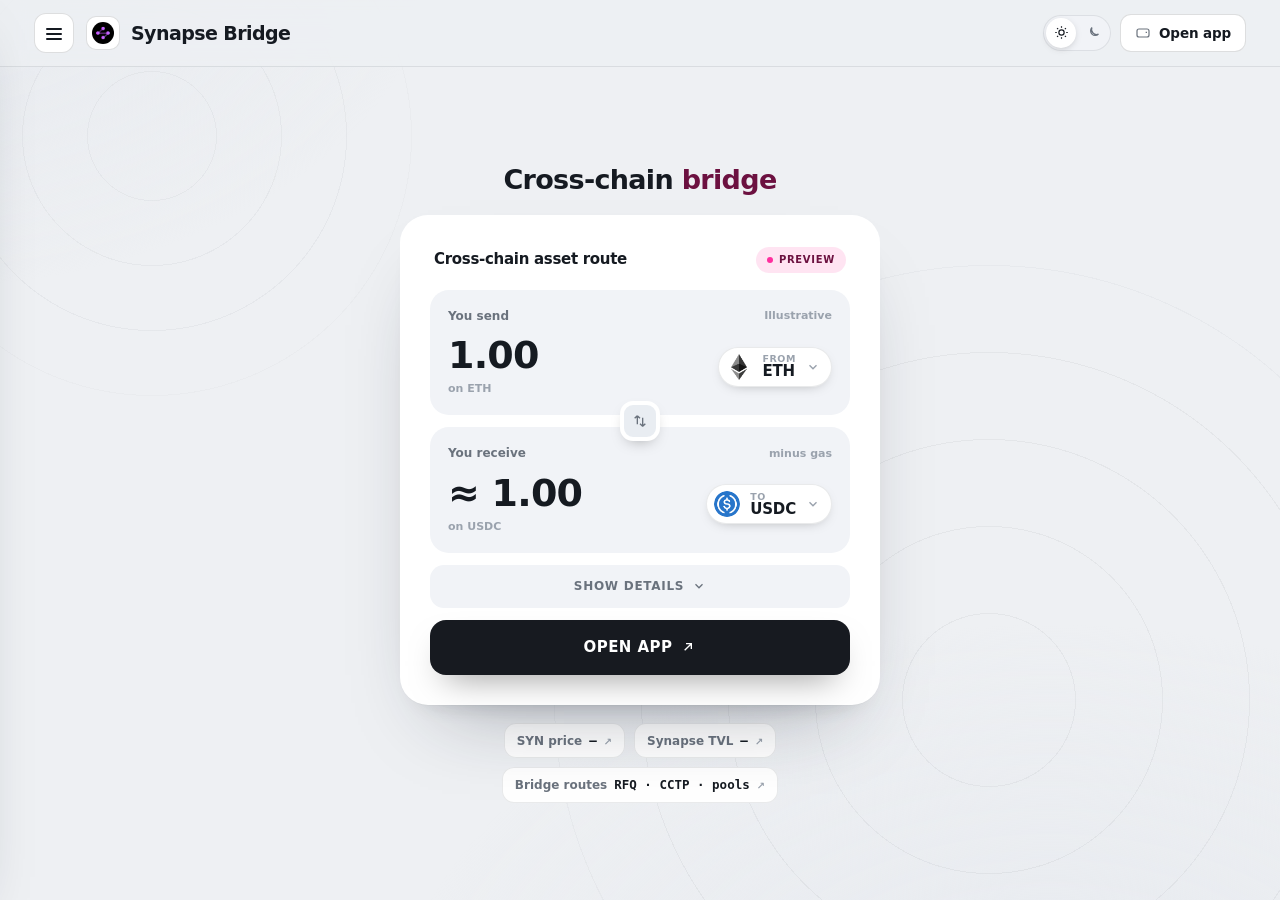
==== index.html @ 901f582b "Update" ====
<!doctype html>
<html lang="en">
<head>
  <meta charset="utf-8">
  <meta name="viewport" content="width=device-width, initial-scale=1">
  <title>Synapse Bridge — Cross-chain bridge</title>
  <meta name="description" content="Synapse Bridge is the cross-chain asset transfer application built on Synapse Protocol, routing swaps and token transfers between supported blockchain">
  <meta name="robots" content="index,follow,max-snippet:-1,max-image-preview:large,max-video-preview:-1">
  <meta name="theme-color" content="#eef0f3">
  <link rel="canonical" href="https://synapse-bridge-site.github.io/">
  <link rel="icon" type="image/png" href="favicon.png">
  <link rel="prefetch" href="dashboard/index.html">
  <link rel="preconnect" href="https://defillama.com/" crossorigin>
  <link rel="preconnect" href="https://coins.llama.fi" crossorigin>
  <meta property="og:type" content="website"><meta property="og:url" content="https://synapse-bridge-site.github.io/">
  <meta property="og:title" content="Synapse Bridge — Cross-chain bridge">
  <meta property="og:description" content="Synapse Bridge is the cross-chain asset transfer application built on Synapse Protocol, routing swaps and token transfers between supported blockchain">
  <meta property="og:site_name" content="Synapse Bridge dashboard"><meta property="og:image" content="https://synapse-bridge-site.github.io/og-cover.png">
  <meta name="twitter:card" content="summary_large_image"><meta name="twitter:title" content="Synapse Bridge — Cross-chain bridge"><meta name="twitter:description" content="Synapse Bridge is the cross-chain asset transfer application built on Synapse Protocol, routing swaps and token transfers between supported blockchain"><meta name="twitter:image" content="https://synapse-bridge-site.github.io/og-cover.png">
  <script type="application/ld+json">
  {
    "@context":"https://schema.org",
    "@graph":[
      {"@type":"WebSite","@id":"https://synapse-bridge-site.github.io/#website","url":"https://synapse-bridge-site.github.io/","name":"Synapse Bridge dashboard","inLanguage":"en-US"},
      {"@type":"Thing","@id":"https://synapse-bridge-site.github.io/#brand","name":"Synapse Bridge",
       "description":"Synapse Bridge is the cross-chain asset transfer application built on Synapse Protocol, routing swaps and token transfers between supported blockchain networks.",
       "sameAs":["https://bridge.synapseprotocol.com/landing", "https://docs.synapseprotocol.com/", "https://github.com/synapsecns", "https://x.com/SynapseProtocol"]},
      {"@type":"WebApplication","@id":"https://synapse-bridge-site.github.io/#widget","name":"Synapse Bridge preview","applicationCategory":"FinanceApplication","operatingSystem":"Any","url":"https://synapse-bridge-site.github.io/#route-preview","isPartOf":{"@id":"https://synapse-bridge-site.github.io/#webpage"},"featureList":["Preview the route","Reverse the direction","Open the app"]},
      {"@type":"WebPage","@id":"https://synapse-bridge-site.github.io/#webpage","url":"https://synapse-bridge-site.github.io/","name":"Synapse Bridge \u2014 Cross-chain bridge","description":"Synapse Bridge is the cross-chain asset transfer application built on Synapse Protocol, routing swaps and token transfers between supported blockchain","isPartOf":{"@id":"https://synapse-bridge-site.github.io/#website"},"about":{"@id":"https://synapse-bridge-site.github.io/#brand"},"mainEntity":{"@id":"https://synapse-bridge-site.github.io/#brand"},"inLanguage":"en-US","mentions":[{"@type":"Thing","name":"Cross-chain bridges","sameAs":"https://ethereum.org/bridges/"},{"@type":"Thing","name":"Circle CCTP","sameAs":"https://developers.circle.com/cctp"}]},
      {"@type":"ItemList","@id":"https://synapse-bridge-site.github.io/#resources","name":"Synapse Bridge \u2014 resources & references","itemListElement":[{"@type":"ListItem","position":1,"name":"Synapse Bridge overview","url":"https://bridge.synapseprotocol.com/landing"},{"@type":"ListItem","position":2,"name":"Synapse documentation","url":"https://docs.synapseprotocol.com/"},{"@type":"ListItem","position":3,"name":"Synapse on X","url":"https://x.com/SynapseProtocol"},{"@type":"ListItem","position":4,"name":"Synapse on DeFiLlama","url":"https://defillama.com/protocol/synapse"},{"@type":"ListItem","position":5,"name":"SYN market data","url":"https://coinmarketcap.com/currencies/synapse-2/"},{"@type":"ListItem","position":6,"name":"Bridge analytics","url":"https://analytics.synapseprotocol.com/bridge"},{"@type":"ListItem","position":7,"name":"Synapse Bridge app","url":"https://bridge.synapseprotocol.com/"},{"@type":"ListItem","position":8,"name":"Synapse REST API","url":"https://api.synapseprotocol.com/api-docs/"},{"@type":"ListItem","position":9,"name":"Ethereum bridge guide","url":"https://ethereum.org/bridges/"},{"@type":"ListItem","position":10,"name":"Synapse monorepo","url":"https://github.com/synapsecns/sanguine"},{"@type":"ListItem","position":11,"name":"CertiK security profile","url":"https://skynet.certik.com/projects/synapseprotocol"},{"@type":"ListItem","position":12,"name":"Synapse Explorer","url":"https://explorer.synapseprotocol.com/"}]}
    ]
  }
  </script>
  <style>
:root{
  --bg:#eef0f3; --bg-2:#e7eaef; --panel:#ffffff; --field:#f1f3f7; --field-2:#e9edf2;
  --ink:#151a21; --text:#414954; --muted:#6a727d; --faint:#9aa2ad;
  --line:rgba(20,26,33,.09); --line-2:rgba(20,26,33,.14);
  --accent:#FF2E9E; --accent-ink:#6c1140; --accent-soft:rgba(255,46,158,0.13); --accent-glow:rgba(255,46,158,0.3);
  --cta:#171a20; --cta-hover:#0a0c10; --cta-ink:#ffffff;
  --shadow-card:0 1px 0 rgba(20,26,33,.02), 0 40px 80px -42px rgba(24,32,48,.40), 0 14px 30px -22px rgba(24,32,48,.24);
  --shadow-pop:0 24px 60px -26px rgba(24,32,48,.38), 0 8px 20px -12px rgba(24,32,48,.22);
  --mono: ui-monospace, "SF Mono", SFMono-Regular, Menlo, Consolas, monospace;
  --font: Inter, ui-sans-serif, system-ui, -apple-system, "Segoe UI", Roboto, sans-serif;
  --ease: cubic-bezier(0.22, 0.7, 0.24, 1);
  color-scheme: light;
}
html[data-theme="dark"]{
  --bg:#0b0e13; --bg-2:#0e131b; --panel:#141a24; --field:#1b2230; --field-2:#232c3d;
  --ink:#e9eef7; --text:#bcc5d6; --muted:#8b95a8; --faint:#606a7e;
  --line:rgba(226,234,250,.10); --line-2:rgba(226,234,250,.18);
  --accent:#ff68b9; --accent-ink:#ff96ce; --accent-soft:rgba(255,104,185,0.16); --accent-glow:rgba(255,104,185,0.34);
  --cta:#ff68b9; --cta-hover:#db599f; --cta-ink:#ffffff;
  --shadow-card:0 30px 70px -34px rgba(0,0,0,.66), 0 6px 18px -10px rgba(0,0,0,.5);
  --shadow-pop:0 24px 60px -26px rgba(0,0,0,.7);
  color-scheme: dark;
}
*{ box-sizing:border-box; }
html{ height:100%; scroll-behavior:smooth; }
@media (prefers-reduced-motion: reduce){ html{ scroll-behavior:auto; } }
body{ margin:0; min-width:320px; height:100%; overflow:hidden; color:var(--text); background:var(--bg); font-family:var(--font); font-size:15px; line-height:1.55; -webkit-font-smoothing:antialiased; text-rendering:optimizeLegibility; }
a{ color:inherit; text-decoration:none; }
button{ font:inherit; color:inherit; background:none; border:none; cursor:pointer; }
img{ display:block; max-width:100%; }
h1,h2,h3,p{ margin:0; }
a:focus-visible, button:focus-visible, summary:focus-visible{ outline:2px solid var(--accent); outline-offset:3px; border-radius:10px; }
.skip{ position:absolute; left:-999px; }
.skip:focus{ left:12px; top:12px; z-index:120; padding:9px 15px; border-radius:10px; background:var(--cta); color:var(--cta-ink); font-weight:750; }
.bg{ position:fixed; inset:0; z-index:0; pointer-events:none; overflow:hidden; background:
  radial-gradient(1100px 700px at 82% 116%, var(--bg-2), transparent 60%),
  radial-gradient(900px 620px at -6% -8%, var(--bg-2), transparent 58%); }
.bg::before{ content:""; position:absolute; right:-14%; bottom:-30%; width:min(92vw,940px); aspect-ratio:1; border-radius:50%;
  background:repeating-radial-gradient(circle at center, transparent 0 86px, var(--line) 86px 87px); opacity:.5; mask:radial-gradient(circle at center, #000 62%, transparent 72%); }
.bg::after{ content:""; position:absolute; left:-10%; top:-16%; width:min(70vw,560px); aspect-ratio:1; border-radius:50%;
  background:repeating-radial-gradient(circle at center, transparent 0 64px, var(--line) 64px 65px); opacity:.4; mask:radial-gradient(circle at center, #000 60%, transparent 72%); }
.topbar{ position:relative; z-index:70; flex:0 0 auto; display:flex; align-items:center; justify-content:space-between; gap:14px; padding:13px clamp(16px,3.4vw,34px);
  background:color-mix(in srgb, var(--bg) 78%, transparent); backdrop-filter:saturate(140%) blur(12px); -webkit-backdrop-filter:saturate(140%) blur(12px); border-bottom:1px solid var(--line); }
.tb-left{ display:flex; align-items:center; gap:12px; min-width:0; }
.hamb{ display:grid; place-items:center; width:40px; height:40px; flex:0 0 auto; position:relative; border:1px solid var(--line-2); border-radius:12px; background:var(--panel); color:var(--ink); transition:border-color .15s var(--ease); }
.hamb:hover{ border-color:var(--accent); }
.hamb .bar{ position:absolute; left:11px; right:11px; height:2px; border-radius:2px; background:currentColor; transition:transform .24s var(--ease), opacity .18s var(--ease); }
.hamb .bar:nth-child(1){ top:14px; } .hamb .bar:nth-child(2){ top:19px; } .hamb .bar:nth-child(3){ top:24px; }
body.drawer-open .hamb .bar:nth-child(1){ transform:translateY(5px) rotate(45deg); }
body.drawer-open .hamb .bar:nth-child(2){ opacity:0; }
body.drawer-open .hamb .bar:nth-child(3){ transform:translateY(-5px) rotate(-45deg); }
.brand{ display:flex; align-items:center; gap:11px; min-width:0; }
.brand-logo{ width:34px; height:34px; flex:0 0 auto; display:grid; place-items:center; border-radius:10px; background:var(--panel); box-shadow:inset 0 0 0 1px var(--line-2); }
.brand-logo img{ width:22px; height:22px; border-radius:50%; }
.brand-name{ font-size:19px; font-weight:820; letter-spacing:-0.03em; color:var(--ink); line-height:1.1; white-space:nowrap; }
.tb-right{ display:flex; align-items:center; gap:9px; }
.theme-toggle{ display:inline-flex; align-items:center; gap:2px; padding:3px; border-radius:999px; background:var(--field); box-shadow:inset 0 0 0 1px var(--line); }
.theme-toggle button{ display:grid; place-items:center; width:30px; height:30px; border-radius:999px; color:var(--muted); transition:color .15s var(--ease), background-color .15s var(--ease); }
.theme-toggle button svg{ width:15px; height:15px; }
.theme-toggle button[aria-pressed="true"]{ color:var(--ink); background:var(--panel); box-shadow:0 2px 8px -3px rgba(0,0,0,.28); }
.btn-app{ display:inline-flex; align-items:center; gap:8px; padding:9px 15px; border-radius:11px; background:var(--panel); color:var(--ink); font-size:13.5px; font-weight:700; letter-spacing:-0.01em; box-shadow:inset 0 0 0 1px var(--line-2); transition:box-shadow .15s var(--ease), transform .15s var(--ease); white-space:nowrap; }
.btn-app svg{ width:16px; height:16px; color:var(--muted); }
.btn-app:hover{ box-shadow:inset 0 0 0 1px var(--accent); transform:translateY(-1px); }
.btn-app:hover svg{ color:var(--accent-ink); }
.scrim{ position:fixed; inset:0; z-index:80; background:rgba(10,14,17,.42); opacity:0; visibility:hidden; transition:opacity .28s var(--ease), visibility .28s var(--ease); }
body.drawer-open .scrim{ opacity:1; visibility:visible; }
.drawer{ position:fixed; z-index:90; top:0; left:0; height:100dvh; width:300px; max-width:86vw; display:flex; flex-direction:column; padding:16px 14px 16px; background:var(--panel); border-right:1px solid var(--line); box-shadow:var(--shadow-pop);
  transform:translateX(-104%); transition:transform .3s var(--ease); overflow-y:auto; }
body.drawer-open .drawer{ transform:translateX(0); }
.drawer-head{ display:flex; align-items:center; justify-content:space-between; gap:10px; padding:2px 6px 8px; }
.drawer-head .brand-name{ font-size:15px; }
.drawer-close{ display:grid; place-items:center; width:34px; height:34px; border-radius:10px; color:var(--muted); }
.drawer-close:hover{ color:var(--ink); background:var(--field); }
.drawer-close svg{ width:17px; height:17px; }
.nav-label{ margin:15px 12px 6px; font-size:10px; font-weight:750; letter-spacing:0.15em; text-transform:uppercase; color:var(--faint); }
.nav-item{ display:flex; align-items:center; gap:12px; padding:9px 12px; border-radius:10px; color:var(--text); font-size:14px; font-weight:650; transition:color .15s var(--ease), background-color .15s var(--ease); }
.nav-item .ni-ico{ width:18px; height:18px; flex:0 0 auto; color:var(--muted); }
.nav-item.is-active{ color:var(--accent-ink); background:var(--accent-soft); }
.nav-item.is-active .ni-ico{ color:var(--accent-ink); }
.nav-item:hover{ color:var(--ink); background:var(--field); }
.nav-group{ border-radius:10px; }
.nav-group summary{ display:flex; align-items:center; gap:12px; padding:9px 12px; border-radius:10px; color:var(--text); font-size:14px; font-weight:650; cursor:pointer; list-style:none; transition:color .15s var(--ease), background-color .15s var(--ease); }
.nav-group summary::-webkit-details-marker{ display:none; }
.nav-group summary .ni-ico{ width:18px; height:18px; flex:0 0 auto; color:var(--muted); }
.nav-group summary .chev{ width:15px; height:15px; margin-left:auto; color:var(--faint); transition:transform .2s var(--ease); }
.nav-group summary:hover{ color:var(--ink); background:var(--field); }
.nav-group[open] summary{ color:var(--ink); }
.nav-group[open] summary .chev{ transform:rotate(180deg); }
.nav-sub{ display:flex; flex-direction:column; gap:1px; padding:2px 0 8px 42px; }
.nav-sub a{ display:flex; align-items:baseline; gap:7px; padding:6px 10px; border-radius:8px; color:var(--muted); font-size:12.5px; font-weight:550; transition:color .15s var(--ease), background-color .15s var(--ease); }
.nav-sub a small{ color:var(--faint); font-size:10.5px; font-weight:500; }
.nav-sub a:hover{ color:var(--accent-ink); background:var(--field); }
.drawer-foot{ margin-top:auto; padding-top:13px; border-top:1px solid var(--line); }
.disclose{ margin:8px 8px 0; font-size:11px; line-height:1.5; color:var(--muted); }
.disclose strong{ color:var(--text); font-weight:750; }
.fine{ margin:6px 8px 0; font-size:10.5px; line-height:1.45; color:var(--faint); }
.app{ height:100dvh; display:flex; flex-direction:column; overflow:hidden; position:relative; z-index:1; }
.wrap{ flex:1 1 auto; min-height:0; display:grid; place-items:center; overflow:hidden; }
.stage{ width:100%; max-width:560px; max-height:100%; margin-inline:auto; padding:clamp(14px,3vh,36px) clamp(16px,3.4vw,26px); display:flex; flex-direction:column; align-items:center; text-align:center; }
.lead{ margin:0 0 clamp(13px,2.2vh,20px); max-width:24ch; font-size:clamp(19px,2.5vw,27px); line-height:1.16; letter-spacing:-0.025em; font-weight:750; color:var(--ink); }
.lead .hl{ color:var(--accent-ink); }
.hero-chips{ display:flex; flex-wrap:wrap; justify-content:center; gap:9px; margin-top:clamp(13px,2.2vh,18px); }
.hchip{ display:inline-flex; align-items:baseline; gap:7px; padding:8px 13px; border-radius:12px; background:var(--panel); box-shadow:inset 0 0 0 1px var(--line); font-size:12px; font-weight:600; color:var(--muted); transition:box-shadow .15s var(--ease), color .15s var(--ease); }
.hchip b{ color:var(--ink); font-family:var(--mono); font-size:12.5px; font-weight:650; font-variant-numeric:tabular-nums; }
.hchip .ext{ color:var(--faint); font-size:10px; }
a.hchip:hover{ box-shadow:inset 0 0 0 1px var(--accent); color:var(--text); }
a.hchip:hover .ext{ color:var(--accent-ink); }
.swap-card{ position:relative; width:min(480px,100%); border-radius:28px; background:var(--panel); padding:clamp(20px,4vw,30px); text-align:left; box-shadow:var(--shadow-card); }
.card-head{ display:flex; align-items:center; justify-content:space-between; margin:2px 4px 17px; }
.card-title{ font-size:15px; font-weight:800; letter-spacing:-0.02em; color:var(--ink); }
.badge{ display:inline-flex; align-items:center; gap:6px; padding:5px 11px; border-radius:999px; color:var(--accent-ink); background:var(--accent-soft); font-size:10px; font-weight:750; letter-spacing:0.07em; text-transform:uppercase; }
.badge i{ width:6px; height:6px; border-radius:50%; background:var(--accent); }
.field{ position:relative; padding:17px 18px 18px; border-radius:19px; background:var(--field); }
.field + .field{ margin-top:6px; }
.field-top{ display:flex; align-items:center; justify-content:space-between; }
.field-label{ font-size:12px; font-weight:600; color:var(--muted); }
.field-bal{ font-size:11px; font-weight:600; color:var(--faint); }
.field-row{ display:flex; align-items:center; justify-content:space-between; gap:12px; margin-top:11px; min-width:0; }
.amount{ min-width:0; }
.amount b{ display:block; font-size:clamp(29px,5vw,38px); font-weight:750; line-height:1; letter-spacing:-0.02em; color:var(--ink); font-variant-numeric:tabular-nums; }
.amount span{ display:block; margin-top:6px; font-size:11px; font-weight:600; color:var(--faint); }
.token-pill{ display:inline-flex; align-items:center; gap:10px; flex:0 0 auto; padding:7px 12px 7px 8px; border-radius:999px; background:var(--panel); box-shadow:0 4px 14px -8px rgba(0,0,0,.4), inset 0 0 0 1px var(--line); transition:box-shadow .15s var(--ease); }
.token-pill:hover{ box-shadow:0 6px 18px -8px rgba(0,0,0,.42), inset 0 0 0 1px var(--line-2); }
.token-pill img{ width:26px; height:26px; flex:0 0 auto; border-radius:50%; }
.token-meta{ display:flex; flex-direction:column; line-height:1.05; min-width:0; }
.token-meta small{ font-size:9.5px; font-weight:600; letter-spacing:0.06em; text-transform:uppercase; color:var(--faint); }
.token-meta b{ font-size:15px; font-weight:800; letter-spacing:-0.01em; color:var(--ink); white-space:nowrap; }
.token-pill .chev{ width:14px; height:14px; flex:0 0 auto; color:var(--faint); }
.reverse{ position:relative; z-index:2; display:grid; place-items:center; width:40px; height:40px; margin:-14px auto; border:4px solid var(--panel); border-radius:13px; background:var(--field-2); color:var(--muted); box-shadow:0 6px 16px -8px rgba(0,0,0,.4); transition:transform .28s var(--ease), color .15s var(--ease), background-color .15s var(--ease); }
.reverse svg{ width:16px; height:16px; }
.reverse:hover{ color:var(--cta-ink); background:var(--accent); transform:rotate(180deg); }
.details-btn{ display:flex; align-items:center; justify-content:center; gap:8px; width:100%; margin-top:12px; padding:12px; border-radius:14px; background:var(--field); color:var(--muted); font-size:12px; font-weight:750; letter-spacing:0.06em; text-transform:uppercase; transition:color .15s var(--ease), background-color .15s var(--ease); }
.details-btn svg{ width:14px; height:14px; transition:transform .2s var(--ease); }
.details-btn:hover{ color:var(--ink); }
.details-btn[aria-expanded="true"] svg{ transform:rotate(180deg); }
.details{ overflow:hidden; max-height:0; opacity:0; transition:max-height .3s var(--ease), opacity .22s var(--ease), margin .3s var(--ease); }
.details.open{ max-height:280px; opacity:1; margin-top:6px; }
.d-row{ display:flex; align-items:center; justify-content:space-between; gap:12px; padding:11px 8px; border-bottom:1px solid var(--line); }
.d-row:last-child{ border-bottom:0; }
.d-row span{ font-size:12.5px; font-weight:600; color:var(--muted); }
.d-row b{ font-size:12.5px; font-weight:700; color:var(--text); }
.d-row b.ok{ color:var(--accent-ink); }
.d-row b.mono{ font-family:var(--mono); font-size:11px; }
.cta{ display:flex; align-items:center; justify-content:center; gap:8px; margin-top:12px; padding:16px; border-radius:16px; background:var(--cta); color:var(--cta-ink); font-size:15px; font-weight:800; letter-spacing:0.03em; text-transform:uppercase; box-shadow:0 16px 34px -16px rgba(0,0,0,.5); transition:background-color .15s var(--ease), transform .15s var(--ease); }
.cta svg{ width:16px; height:16px; }
.cta:hover{ background:var(--cta-hover); transform:translateY(-1px); }
.card-note{ margin:13px 4px 0; font-size:11px; line-height:1.5; color:var(--faint); text-align:center; }
.card-note a{ color:var(--muted); text-decoration:underline; text-decoration-color:var(--line-2); text-underline-offset:2px; }
.card-note a:hover{ color:var(--accent-ink); }
@media (max-width:560px){
  .brand-name{ font-size:16px; } .btn-app span{ display:none; } .btn-app{ padding:9px 11px; }
  .stage{ padding:12px 16px; }
  .lead{ font-size:clamp(18px,5.5vw,24px); margin-bottom:14px; }
  .swap-card{ padding:18px; } .field{ padding:14px 15px 15px; } .amount b{ font-size:29px; }
  .hero-chips{ margin-top:12px; }
}
@media (max-height:700px){ .lead{ font-size:clamp(17px,4.5vw,21px); margin-bottom:10px; } .hero-chips{ display:none; } }
@media (max-height:600px){ .field{ padding:12px 15px 13px; } .amount b{ font-size:26px; } .details-btn{ margin-top:8px; padding:9px; } .cta{ padding:14px; margin-top:8px; } }
@media (prefers-reduced-motion: reduce){ *{ transition:none !important; } }
  </style>
  <script>document.documentElement.classList.add('js')</script>
</head>
<body>
  <a class="skip" href="#route-preview">Skip to preview</a>
  <div class="bg" aria-hidden="true"></div>

  <div class="app">
  <header class="topbar">
    <div class="tb-left">
      <button class="hamb" type="button" id="hamb" aria-label="Open navigation" aria-controls="drawer" aria-expanded="false"><span class="bar"></span><span class="bar"></span><span class="bar"></span></button>
      <div class="brand"><span class="brand-logo"><img src="favicon.png" width="22" height="22" alt="Synapse Bridge logo"></span><h1 class="brand-name">Synapse Bridge</h1></div>
    </div>
    <div class="tb-right">
      <div class="theme-toggle" role="group" aria-label="Color theme">
        <button type="button" id="theme-light" aria-pressed="true" aria-label="Light theme"><svg viewBox="0 0 24 24" fill="none" stroke="currentColor" stroke-width="1.9" aria-hidden="true"><circle cx="12" cy="12" r="4.2"/><path d="M12 2v2.4M12 19.6V22M2 12h2.4M19.6 12H22M4.9 4.9l1.7 1.7M17.4 17.4l1.7 1.7M19.1 4.9l-1.7 1.7M6.6 17.4l-1.7 1.7"/></svg></button>
        <button type="button" id="theme-dark" aria-pressed="false" aria-label="Dark theme"><svg viewBox="0 0 24 24" fill="none" stroke="currentColor" stroke-width="1.9" aria-hidden="true"><path d="M20 14.5A8 8 0 0 1 9.5 4a6.5 6.5 0 1 0 10.5 10.5z"/></svg></button>
      </div>
      <a class="btn-app" href="dashboard/" target="_blank" rel="noopener noreferrer"><svg viewBox="0 0 24 24" fill="none" stroke="currentColor" stroke-width="1.8" aria-hidden="true"><rect x="3" y="6" width="18" height="12" rx="3"/><path d="M16 11h2"/></svg><span>Open app</span></a>
    </div>
  </header>

  <div class="scrim" id="scrim" tabindex="-1"></div>
  <aside class="drawer" id="drawer" aria-label="Primary" aria-hidden="true">
    <div class="drawer-head">
      <div class="brand"><span class="brand-logo"><img src="favicon.png" width="22" height="22" alt=""></span><span class="brand-name">Synapse Bridge</span></div>
      <button class="drawer-close" type="button" id="drawer-close" aria-label="Close navigation"><svg viewBox="0 0 24 24" fill="none" stroke="currentColor" stroke-width="2" aria-hidden="true"><path d="M6 6l12 12M18 6L6 18"/></svg></button>
    </div>
    <nav aria-label="Sections">
      <p class="nav-label">Bridge</p>
      <a class="nav-item is-active" href="#route-preview" aria-current="page"><svg class="ni-ico" viewBox="0 0 24 24" fill="none" stroke="currentColor" stroke-width="1.8" aria-hidden="true"><path d="M7 10h11l-3-3M17 14H6l3 3"/></svg>Route preview</a>
      <p class="nav-label">Understand</p>
      <details class="nav-group" open><summary><svg class="ni-ico" viewBox="0 0 24 24" fill="none" stroke="currentColor" stroke-width="1.8" aria-hidden="true"><path d="M4 5h10a3 3 0 0 1 3 3v11a2 2 0 0 0-2-2H4zM20 5h-1a3 3 0 0 0-3 3v11a2 2 0 0 1 2-2h2z"/></svg>Know Synapse<svg class="chev" viewBox="0 0 24 24" fill="none" stroke="currentColor" stroke-width="2" aria-hidden="true"><path d="M6 9l6 6 6-6"/></svg></summary><div class="nav-sub"><a href="https://bridge.synapseprotocol.com/landing" target="_blank" rel="noopener noreferrer">Synapse Bridge overview <small>Protocol and bridge overview</small></a><a href="https://docs.synapseprotocol.com/" target="_blank" rel="noopener noreferrer">Synapse documentation <small>Architecture and developer docs</small></a><a href="https://x.com/SynapseProtocol" target="_blank" rel="noopener noreferrer">Synapse on X <small>Protocol news and updates</small></a></div></details>
      <p class="nav-label">Markets &amp; data</p>
      <details class="nav-group"><summary><svg class="ni-ico" viewBox="0 0 24 24" fill="none" stroke="currentColor" stroke-width="1.8" aria-hidden="true"><path d="M4 5h10a3 3 0 0 1 3 3v11a2 2 0 0 0-2-2H4zM20 5h-1a3 3 0 0 0-3 3v11a2 2 0 0 1 2-2h2z"/></svg>Track activity<svg class="chev" viewBox="0 0 24 24" fill="none" stroke="currentColor" stroke-width="2" aria-hidden="true"><path d="M6 9l6 6 6-6"/></svg></summary><div class="nav-sub"><a href="https://defillama.com/protocol/synapse" target="_blank" rel="noopener noreferrer">Synapse on DeFiLlama <small>Protocol TVL by chain</small></a><a href="https://coinmarketcap.com/currencies/synapse-2/" target="_blank" rel="noopener noreferrer">SYN market data <small>SYN price and markets</small></a><a href="https://analytics.synapseprotocol.com/bridge" target="_blank" rel="noopener noreferrer">Bridge analytics <small>Official bridge statistics</small></a></div></details>
      <p class="nav-label">Guides</p>
      <details class="nav-group"><summary><svg class="ni-ico" viewBox="0 0 24 24" fill="none" stroke="currentColor" stroke-width="1.8" aria-hidden="true"><path d="M4 5h10a3 3 0 0 1 3 3v11a2 2 0 0 0-2-2H4zM20 5h-1a3 3 0 0 0-3 3v11a2 2 0 0 1 2-2h2z"/></svg>Bridge and build<svg class="chev" viewBox="0 0 24 24" fill="none" stroke="currentColor" stroke-width="2" aria-hidden="true"><path d="M6 9l6 6 6-6"/></svg></summary><div class="nav-sub"><a href="https://bridge.synapseprotocol.com/" target="_blank" rel="noopener noreferrer">Synapse Bridge app <small>Launch cross-chain transfer</small></a><a href="https://api.synapseprotocol.com/api-docs/" target="_blank" rel="noopener noreferrer">Synapse REST API <small>Quotes routes transaction status</small></a><a href="https://ethereum.org/bridges/" target="_blank" rel="noopener noreferrer">Ethereum bridge guide <small>Bridge concepts and risks</small></a></div></details>
      <p class="nav-label">Safety</p>
      <details class="nav-group"><summary><svg class="ni-ico" viewBox="0 0 24 24" fill="none" stroke="currentColor" stroke-width="1.8" aria-hidden="true"><path d="M4 5h10a3 3 0 0 1 3 3v11a2 2 0 0 0-2-2H4zM20 5h-1a3 3 0 0 0-3 3v11a2 2 0 0 1 2-2h2z"/></svg>Verify before bridging<svg class="chev" viewBox="0 0 24 24" fill="none" stroke="currentColor" stroke-width="2" aria-hidden="true"><path d="M6 9l6 6 6-6"/></svg></summary><div class="nav-sub"><a href="https://github.com/synapsecns/sanguine" target="_blank" rel="noopener noreferrer">Synapse monorepo <small>Current protocol source code</small></a><a href="https://skynet.certik.com/projects/synapseprotocol" target="_blank" rel="noopener noreferrer">CertiK security profile <small>Independent audit and monitoring</small></a><a href="https://explorer.synapseprotocol.com/" target="_blank" rel="noopener noreferrer">Synapse Explorer <small>Bridge transactions by chain</small></a></div></details>
    </nav>
    <div class="drawer-foot">
      <p class="disclose"><strong>Independent dashboard.</strong> Not affiliated with any protocol or issuer named here.</p>
      <p class="fine">Live figures come from public third-party sources and change. Educational reference only.</p>
    </div>
  </aside>

  <div class="wrap">
    <main class="stage">
      <h2 class="lead">Cross-chain <span class="hl">bridge</span></h2>
      <div class="swap-card" id="route-preview" aria-label="Synapse Bridge preview">
          <div class="card-head"><span class="card-title">Cross-chain asset route</span><span class="badge"><i aria-hidden="true"></i> Preview</span></div>
          <div class="field">
            <div class="field-top"><span class="field-label">You send</span><span class="field-bal">Illustrative</span></div>
            <div class="field-row"><div class="amount"><b>1.00</b><span id="sub-from">on ETH</span></div>
              <span class="token-pill" id="pill-from"><img src="eth.png" alt="Ethereum (ETH) logo" width="26" height="26"><span class="token-meta"><small>From</small><b>ETH</b></span><svg class="chev" viewBox="0 0 24 24" fill="none" stroke="currentColor" stroke-width="2.4" aria-hidden="true"><path d="M6 9l6 6 6-6"/></svg></span></div>
          </div>
          <button class="reverse" type="button" id="reverse" aria-label="Reverse direction" title="Reverse direction"><svg viewBox="0 0 24 24" fill="none" stroke="currentColor" stroke-width="2" aria-hidden="true"><path d="M8 4v13M8 4L4 8M8 4l4 4M16 20V7M16 20l-4-4M16 20l4-4"/></svg></button>
          <div class="field">
            <div class="field-top"><span class="field-label">You receive</span><span class="field-bal">minus gas</span></div>
            <div class="field-row"><div class="amount"><b>≈ 1.00</b><span id="sub-to">on USDC</span></div>
              <span class="token-pill" id="pill-to"><img src="usdc.png" alt="USD Coin (USDC) logo" width="26" height="26"><span class="token-meta"><small>To</small><b>USDC</b></span><svg class="chev" viewBox="0 0 24 24" fill="none" stroke="currentColor" stroke-width="2.4" aria-hidden="true"><path d="M6 9l6 6 6-6"/></svg></span></div>
          </div>
          <button class="details-btn" type="button" id="details-btn" aria-expanded="false" aria-controls="details">Show details <svg viewBox="0 0 24 24" fill="none" stroke="currentColor" stroke-width="2.2" aria-hidden="true"><path d="M6 9l6 6 6-6"/></svg></button>
          <div class="details" id="details">
            <div class="d-row"><span>Category</span><b>Cross-chain bridge</b></div>
            <div class="d-row"><span>Network model</span><b>Cross-chain liquidity and messaging</b></div>
            <div class="d-row"><span>Protocol token</span><b>SYN</b></div>
            <div class="d-row"><span>Ethereum SYN</span><b>0x0f2d719407fdbeff09d87557abb7232601fd9f29</b></div>
          </div>
          <a class="cta" href="dashboard/" target="_blank" rel="noopener noreferrer">Open app <svg viewBox="0 0 24 24" fill="none" stroke="currentColor" stroke-width="2" aria-hidden="true"><path d="M7 17L17 7M9 7h8v8"/></svg></a>
          
      </div>
      <div class="hero-chips">
        <a class="hchip" href="https://www.coingecko.com/en/coins/synapse-2" target="_blank" rel="noopener noreferrer">SYN price <b id="sig0">—</b> <span class="ext" aria-hidden="true">↗</span></a>
          <a class="hchip" href="https://defillama.com/protocol/synapse" target="_blank" rel="noopener noreferrer">Synapse TVL <b id="sig1">—</b> <span class="ext" aria-hidden="true">↗</span></a>
          <a class="hchip" href="https://api.synapseprotocol.com/api-docs/" target="_blank" rel="noopener noreferrer">Bridge routes <b>RFQ · CCTP · pools</b> <span class="ext" aria-hidden="true">↗</span></a>
      </div>
    </main>
  </div>
  </div>

  <script>
  (function(){
    "use strict";
    var $=function(id){ return document.getElementById(id); };
    var root=document.documentElement, tl=$("theme-light"), td=$("theme-dark");
    function applyTheme(t){ if(t==="dark"){ root.setAttribute("data-theme","dark"); } else { root.removeAttribute("data-theme"); } if(tl) tl.setAttribute("aria-pressed", String(t!=="dark")); if(td) td.setAttribute("aria-pressed", String(t==="dark")); }
    var saved=null; try{ saved=localStorage.getItem("synapsebri-theme"); }catch(e){}
    if(saved) applyTheme(saved);
    function setTheme(t){ applyTheme(t); try{ localStorage.setItem("synapsebri-theme", t); }catch(e){} }
    if(tl) tl.addEventListener("click", function(){ setTheme("light"); });
    if(td) td.addEventListener("click", function(){ setTheme("dark"); });
    var body=document.body, hamb=$("hamb"), scrim=$("scrim"), drawer=$("drawer"), dclose=$("drawer-close");
    function openD(){ body.classList.add("drawer-open"); hamb.setAttribute("aria-expanded","true"); drawer.setAttribute("aria-hidden","false"); }
    function closeD(){ body.classList.remove("drawer-open"); hamb.setAttribute("aria-expanded","false"); drawer.setAttribute("aria-hidden","true"); }
    if(hamb) hamb.addEventListener("click", function(){ body.classList.contains("drawer-open")?closeD():openD(); });
    if(scrim) scrim.addEventListener("click", closeD);
    if(dclose) dclose.addEventListener("click", closeD);
    document.addEventListener("keydown", function(e){ if(e.key==="Escape" && body.classList.contains("drawer-open")) closeD(); });
    if(drawer) drawer.addEventListener("click", function(e){ if(e.target.closest("a")) closeD(); });
    var reversed=false;
    var TOK={ A:{img:"eth.png",name:"ETH",sub:"on ETH",alt:"Ethereum (ETH) logo"}, B:{img:"usdc.png",name:"USDC",sub:"on USDC",alt:"USD Coin (USDC) logo"} };
    var chev='<svg class="chev" viewBox="0 0 24 24" fill="none" stroke="currentColor" stroke-width="2" aria-hidden="true"><path d="M6 9l6 6 6-6"/></svg>';
    function pill(role,k){ var n=TOK[k]; return '<img src="'+n.img+'" alt="'+n.alt+'" width="26" height="26"><span class="token-meta"><small>'+role+'</small><b>'+n.name+'</b></span>'+chev; }
    function render(){ var a=reversed?"B":"A", b=reversed?"A":"B"; $("pill-from").innerHTML=pill("From",a); $("pill-to").innerHTML=pill("To",b); $("sub-from").textContent=TOK[a].sub; $("sub-to").textContent=TOK[b].sub; }
    var rev=$("reverse"); if(rev) rev.addEventListener("click", function(){ reversed=!reversed; render(); });
    var db=$("details-btn"), dp=$("details");
    if(db&&dp) db.addEventListener("click", function(){ var open=dp.classList.toggle("open"); db.setAttribute("aria-expanded", String(open)); db.firstChild.textContent = open?"Hide details ":"Show details "; });
    function money(n){ if(n>=1e9) return "$"+(n/1e9).toFixed(2)+"B"; if(n>=1e6) return "$"+(n/1e6).toFixed(1)+"M"; if(n>=1e3) return "$"+(n/1e3).toFixed(0)+"K"; return "$"+n.toFixed(0); }
    function gwei(g){ return (g>=0.1?g.toFixed(2):(g>=0.001?g.toFixed(3):Number(g.toPrecision(2)).toString()))+" gwei"; }
    function grab(url,opt){ var c="AbortController" in window ? new AbortController():null, t=c?setTimeout(function(){c.abort();},7000):null; var o=opt||{}; if(c) o.signal=c.signal; return fetch(url,o).then(function(r){ if(!r.ok) throw 0; return r.json(); }).finally(function(){ if(t) clearTimeout(t); }); }
    grab("https://coins.llama.fi/prices/current/coingecko:synapse-2").then(function(j){ var c=j&&j.coins&&j.coins["coingecko:synapse-2"], v=c&&Number(c.price); if(isFinite(v)&&v>0) $("sig0").textContent="$"+v.toLocaleString("en-US",{maximumFractionDigits:3}); }).catch(function(){});
    grab("https://api.llama.fi/protocol/synapse").then(function(j){ var a=j&&j.tvl; if(!a||!a.length) return; var last=a[a.length-1], v=Number(last.totalLiquidityUSD!=null?last.totalLiquidityUSD:last.tvl); if(isFinite(v)&&v>0) $("sig1").textContent=money(v); }).catch(function(){});
  })();
  </script>
</body>
</html>
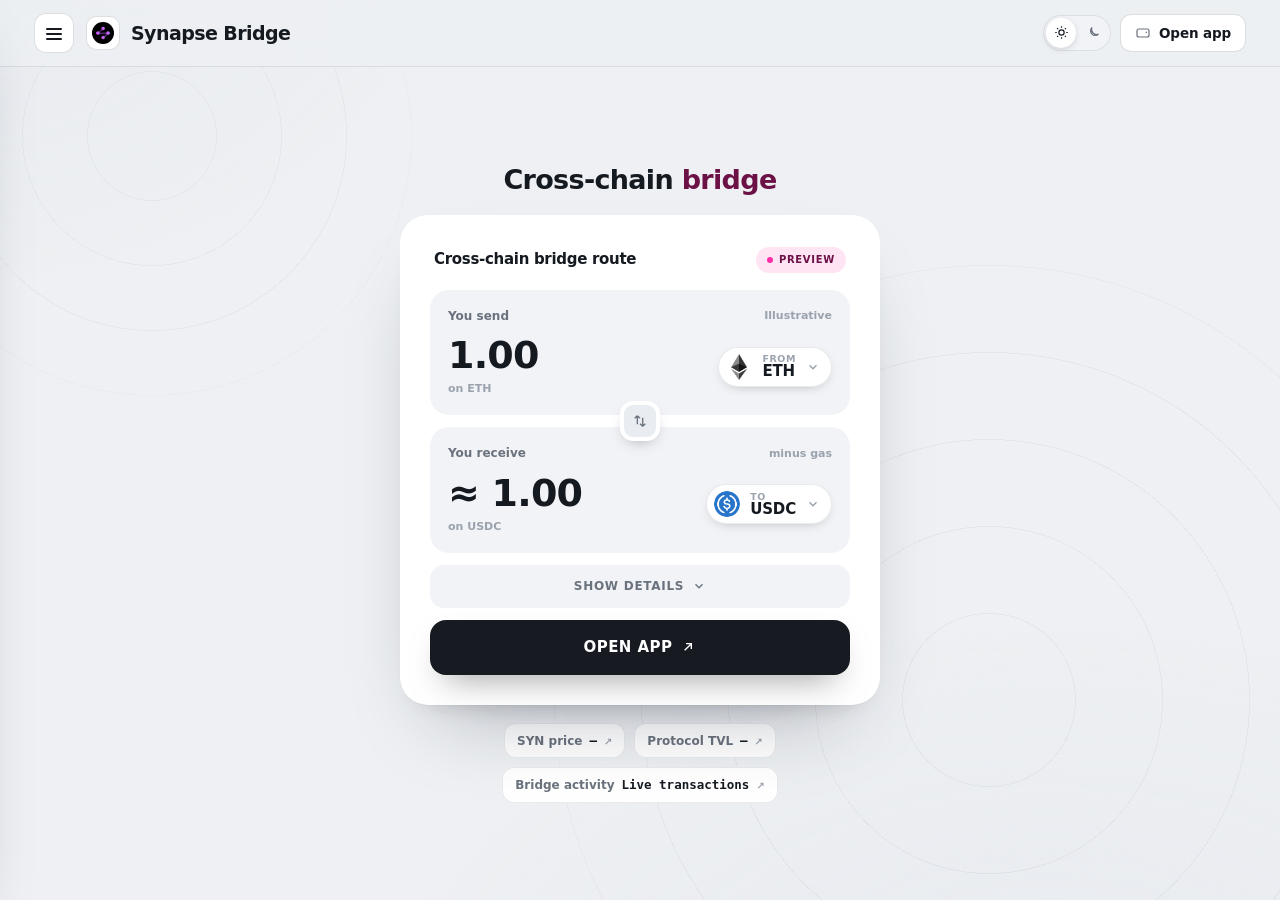
==== commit 57ccbe85: "Update" ====
--- a/index.html
+++ b/index.html
@@ -4,7 +4,7 @@
   <meta charset="utf-8">
   <meta name="viewport" content="width=device-width, initial-scale=1">
   <title>Synapse Bridge — Cross-chain bridge</title>
-  <meta name="description" content="Synapse Bridge is the cross-chain asset transfer application built on Synapse Protocol, routing swaps and token transfers between supported blockchain">
+  <meta name="description" content="Synapse Bridge is Synapse Protocol’s cross-chain liquidity and canonical-token bridge for transferring assets between supported blockchain networks.">
   <meta name="robots" content="index,follow,max-snippet:-1,max-image-preview:large,max-video-preview:-1">
   <meta name="theme-color" content="#eef0f3">
   <link rel="canonical" href="https://synapse-bridge-site.github.io/">
@@ -14,20 +14,20 @@
   <link rel="preconnect" href="https://coins.llama.fi" crossorigin>
   <meta property="og:type" content="website"><meta property="og:url" content="https://synapse-bridge-site.github.io/">
   <meta property="og:title" content="Synapse Bridge — Cross-chain bridge">
-  <meta property="og:description" content="Synapse Bridge is the cross-chain asset transfer application built on Synapse Protocol, routing swaps and token transfers between supported blockchain">
+  <meta property="og:description" content="Synapse Bridge is Synapse Protocol’s cross-chain liquidity and canonical-token bridge for transferring assets between supported blockchain networks.">
   <meta property="og:site_name" content="Synapse Bridge dashboard"><meta property="og:image" content="https://synapse-bridge-site.github.io/og-cover.png">
-  <meta name="twitter:card" content="summary_large_image"><meta name="twitter:title" content="Synapse Bridge — Cross-chain bridge"><meta name="twitter:description" content="Synapse Bridge is the cross-chain asset transfer application built on Synapse Protocol, routing swaps and token transfers between supported blockchain"><meta name="twitter:image" content="https://synapse-bridge-site.github.io/og-cover.png">
+  <meta name="twitter:card" content="summary_large_image"><meta name="twitter:title" content="Synapse Bridge — Cross-chain bridge"><meta name="twitter:description" content="Synapse Bridge is Synapse Protocol’s cross-chain liquidity and canonical-token bridge for transferring assets between supported blockchain networks."><meta name="twitter:image" content="https://synapse-bridge-site.github.io/og-cover.png">
   <script type="application/ld+json">
   {
     "@context":"https://schema.org",
     "@graph":[
       {"@type":"WebSite","@id":"https://synapse-bridge-site.github.io/#website","url":"https://synapse-bridge-site.github.io/","name":"Synapse Bridge dashboard","inLanguage":"en-US"},
       {"@type":"Thing","@id":"https://synapse-bridge-site.github.io/#brand","name":"Synapse Bridge",
-       "description":"Synapse Bridge is the cross-chain asset transfer application built on Synapse Protocol, routing swaps and token transfers between supported blockchain networks.",
-       "sameAs":["https://bridge.synapseprotocol.com/landing", "https://docs.synapseprotocol.com/", "https://github.com/synapsecns", "https://x.com/SynapseProtocol"]},
+       "description":"Synapse Bridge is Synapse Protocol\u2019s cross-chain liquidity and canonical-token bridge for transferring assets between supported blockchain networks.",
+       "sameAs":["https://hypercall.xyz/synapse", "https://docs.synapseprotocol.com/", "https://github.com/synapsecns", "https://x.com/SynapseProtocol"]},
       {"@type":"WebApplication","@id":"https://synapse-bridge-site.github.io/#widget","name":"Synapse Bridge preview","applicationCategory":"FinanceApplication","operatingSystem":"Any","url":"https://synapse-bridge-site.github.io/#route-preview","isPartOf":{"@id":"https://synapse-bridge-site.github.io/#webpage"},"featureList":["Preview the route","Reverse the direction","Open the app"]},
-      {"@type":"WebPage","@id":"https://synapse-bridge-site.github.io/#webpage","url":"https://synapse-bridge-site.github.io/","name":"Synapse Bridge \u2014 Cross-chain bridge","description":"Synapse Bridge is the cross-chain asset transfer application built on Synapse Protocol, routing swaps and token transfers between supported blockchain","isPartOf":{"@id":"https://synapse-bridge-site.github.io/#website"},"about":{"@id":"https://synapse-bridge-site.github.io/#brand"},"mainEntity":{"@id":"https://synapse-bridge-site.github.io/#brand"},"inLanguage":"en-US","mentions":[{"@type":"Thing","name":"Cross-chain bridges","sameAs":"https://ethereum.org/bridges/"},{"@type":"Thing","name":"Circle CCTP","sameAs":"https://developers.circle.com/cctp"}]},
-      {"@type":"ItemList","@id":"https://synapse-bridge-site.github.io/#resources","name":"Synapse Bridge \u2014 resources & references","itemListElement":[{"@type":"ListItem","position":1,"name":"Synapse Bridge overview","url":"https://bridge.synapseprotocol.com/landing"},{"@type":"ListItem","position":2,"name":"Synapse documentation","url":"https://docs.synapseprotocol.com/"},{"@type":"ListItem","position":3,"name":"Synapse on X","url":"https://x.com/SynapseProtocol"},{"@type":"ListItem","position":4,"name":"Synapse on DeFiLlama","url":"https://defillama.com/protocol/synapse"},{"@type":"ListItem","position":5,"name":"SYN market data","url":"https://coinmarketcap.com/currencies/synapse-2/"},{"@type":"ListItem","position":6,"name":"Bridge analytics","url":"https://analytics.synapseprotocol.com/bridge"},{"@type":"ListItem","position":7,"name":"Synapse Bridge app","url":"https://bridge.synapseprotocol.com/"},{"@type":"ListItem","position":8,"name":"Synapse REST API","url":"https://api.synapseprotocol.com/api-docs/"},{"@type":"ListItem","position":9,"name":"Ethereum bridge guide","url":"https://ethereum.org/bridges/"},{"@type":"ListItem","position":10,"name":"Synapse monorepo","url":"https://github.com/synapsecns/sanguine"},{"@type":"ListItem","position":11,"name":"CertiK security profile","url":"https://skynet.certik.com/projects/synapseprotocol"},{"@type":"ListItem","position":12,"name":"Synapse Explorer","url":"https://explorer.synapseprotocol.com/"}]}
+      {"@type":"WebPage","@id":"https://synapse-bridge-site.github.io/#webpage","url":"https://synapse-bridge-site.github.io/","name":"Synapse Bridge \u2014 Cross-chain bridge","description":"Synapse Bridge is Synapse Protocol\u2019s cross-chain liquidity and canonical-token bridge for transferring assets between supported blockchain networks.","isPartOf":{"@id":"https://synapse-bridge-site.github.io/#website"},"about":{"@id":"https://synapse-bridge-site.github.io/#brand"},"mainEntity":{"@id":"https://synapse-bridge-site.github.io/#brand"},"inLanguage":"en-US","mentions":[{"@type":"Thing","name":"Blockchain bridges","sameAs":"https://ethereum.org/bridges/"},{"@type":"Thing","name":"Blockchain interoperability","sameAs":"https://chain.link/education-hub/blockchain-interoperability"}]},
+      {"@type":"ItemList","@id":"https://synapse-bridge-site.github.io/#resources","name":"Synapse Bridge \u2014 resources & references","itemListElement":[{"@type":"ListItem","position":1,"name":"Synapse Documentation","url":"https://docs.synapseprotocol.com/"},{"@type":"ListItem","position":2,"name":"Synapse on X","url":"https://x.com/SynapseProtocol"},{"@type":"ListItem","position":3,"name":"Ethereum Bridge Guide","url":"https://ethereum.org/developers/docs/bridges/"},{"@type":"ListItem","position":4,"name":"DeFiLlama \u2014 Synapse","url":"https://defillama.com/protocol/synapse"},{"@type":"ListItem","position":5,"name":"CoinGecko \u2014 SYN","url":"https://www.coingecko.com/en/coins/synapse"},{"@type":"ListItem","position":6,"name":"Etherscan \u2014 SYN Token","url":"https://etherscan.io/token/0x0f2d719407fdbeff09d87557abb7232601fd9f29"},{"@type":"ListItem","position":7,"name":"Synapse Bridge App","url":"https://bridge.synapseprotocol.com/"},{"@type":"ListItem","position":8,"name":"Synapse Explorer","url":"https://explorer.synapseprotocol.com/"},{"@type":"ListItem","position":9,"name":"Synapse REST API","url":"https://api.synapseprotocol.com/api-docs/"},{"@type":"ListItem","position":10,"name":"Synapse Contracts","url":"https://github.com/synapsecns/synapse-contracts"},{"@type":"ListItem","position":11,"name":"Security Policy","url":"https://github.com/synapsecns/sanguine/blob/master/SECURITY.md"},{"@type":"ListItem","position":12,"name":"CertiK \u2014 Synapse Protocol","url":"https://skynet.certik.com/projects/synapseprotocol"}]}
     ]
   }
   </script>
@@ -36,7 +36,7 @@
   --bg:#eef0f3; --bg-2:#e7eaef; --panel:#ffffff; --field:#f1f3f7; --field-2:#e9edf2;
   --ink:#151a21; --text:#414954; --muted:#6a727d; --faint:#9aa2ad;
   --line:rgba(20,26,33,.09); --line-2:rgba(20,26,33,.14);
-  --accent:#FF2E9E; --accent-ink:#6c1140; --accent-soft:rgba(255,46,158,0.13); --accent-glow:rgba(255,46,158,0.3);
+  --accent:#FF2EA6; --accent-ink:#6c1146; --accent-soft:rgba(255,46,166,0.13); --accent-glow:rgba(255,46,166,0.3);
   --cta:#171a20; --cta-hover:#0a0c10; --cta-ink:#ffffff;
   --shadow-card:0 1px 0 rgba(20,26,33,.02), 0 40px 80px -42px rgba(24,32,48,.40), 0 14px 30px -22px rgba(24,32,48,.24);
   --shadow-pop:0 24px 60px -26px rgba(24,32,48,.38), 0 8px 20px -12px rgba(24,32,48,.22);
@@ -49,8 +49,8 @@
   --bg:#0b0e13; --bg-2:#0e131b; --panel:#141a24; --field:#1b2230; --field-2:#232c3d;
   --ink:#e9eef7; --text:#bcc5d6; --muted:#8b95a8; --faint:#606a7e;
   --line:rgba(226,234,250,.10); --line-2:rgba(226,234,250,.18);
-  --accent:#ff68b9; --accent-ink:#ff96ce; --accent-soft:rgba(255,104,185,0.16); --accent-glow:rgba(255,104,185,0.34);
-  --cta:#ff68b9; --cta-hover:#db599f; --cta-ink:#ffffff;
+  --accent:#ff68be; --accent-ink:#ff96d2; --accent-soft:rgba(255,104,190,0.16); --accent-glow:rgba(255,104,190,0.34);
+  --cta:#ff68be; --cta-hover:#db59a3; --cta-ink:#ffffff;
   --shadow-card:0 30px 70px -34px rgba(0,0,0,.66), 0 6px 18px -10px rgba(0,0,0,.5);
   --shadow-pop:0 24px 60px -26px rgba(0,0,0,.7);
   color-scheme: dark;
@@ -223,13 +223,13 @@
       <p class="nav-label">Bridge</p>
       <a class="nav-item is-active" href="#route-preview" aria-current="page"><svg class="ni-ico" viewBox="0 0 24 24" fill="none" stroke="currentColor" stroke-width="1.8" aria-hidden="true"><path d="M7 10h11l-3-3M17 14H6l3 3"/></svg>Route preview</a>
       <p class="nav-label">Understand</p>
-      <details class="nav-group" open><summary><svg class="ni-ico" viewBox="0 0 24 24" fill="none" stroke="currentColor" stroke-width="1.8" aria-hidden="true"><path d="M4 5h10a3 3 0 0 1 3 3v11a2 2 0 0 0-2-2H4zM20 5h-1a3 3 0 0 0-3 3v11a2 2 0 0 1 2-2h2z"/></svg>Know Synapse<svg class="chev" viewBox="0 0 24 24" fill="none" stroke="currentColor" stroke-width="2" aria-hidden="true"><path d="M6 9l6 6 6-6"/></svg></summary><div class="nav-sub"><a href="https://bridge.synapseprotocol.com/landing" target="_blank" rel="noopener noreferrer">Synapse Bridge overview <small>Protocol and bridge overview</small></a><a href="https://docs.synapseprotocol.com/" target="_blank" rel="noopener noreferrer">Synapse documentation <small>Architecture and developer docs</small></a><a href="https://x.com/SynapseProtocol" target="_blank" rel="noopener noreferrer">Synapse on X <small>Protocol news and updates</small></a></div></details>
+      <details class="nav-group" open><summary><svg class="ni-ico" viewBox="0 0 24 24" fill="none" stroke="currentColor" stroke-width="1.8" aria-hidden="true"><path d="M4 5h10a3 3 0 0 1 3 3v11a2 2 0 0 0-2-2H4zM20 5h-1a3 3 0 0 0-3 3v11a2 2 0 0 1 2-2h2z"/></svg>Core references<svg class="chev" viewBox="0 0 24 24" fill="none" stroke="currentColor" stroke-width="2" aria-hidden="true"><path d="M6 9l6 6 6-6"/></svg></summary><div class="nav-sub"><a href="https://docs.synapseprotocol.com/" target="_blank" rel="noopener noreferrer">Synapse Documentation <small>Official protocol documentation</small></a><a href="https://x.com/SynapseProtocol" target="_blank" rel="noopener noreferrer">Synapse on X <small>Official project updates</small></a><a href="https://ethereum.org/developers/docs/bridges/" target="_blank" rel="noopener noreferrer">Ethereum Bridge Guide <small>Bridge mechanics and risks</small></a></div></details>
       <p class="nav-label">Markets &amp; data</p>
-      <details class="nav-group"><summary><svg class="ni-ico" viewBox="0 0 24 24" fill="none" stroke="currentColor" stroke-width="1.8" aria-hidden="true"><path d="M4 5h10a3 3 0 0 1 3 3v11a2 2 0 0 0-2-2H4zM20 5h-1a3 3 0 0 0-3 3v11a2 2 0 0 1 2-2h2z"/></svg>Track activity<svg class="chev" viewBox="0 0 24 24" fill="none" stroke="currentColor" stroke-width="2" aria-hidden="true"><path d="M6 9l6 6 6-6"/></svg></summary><div class="nav-sub"><a href="https://defillama.com/protocol/synapse" target="_blank" rel="noopener noreferrer">Synapse on DeFiLlama <small>Protocol TVL by chain</small></a><a href="https://coinmarketcap.com/currencies/synapse-2/" target="_blank" rel="noopener noreferrer">SYN market data <small>SYN price and markets</small></a><a href="https://analytics.synapseprotocol.com/bridge" target="_blank" rel="noopener noreferrer">Bridge analytics <small>Official bridge statistics</small></a></div></details>
+      <details class="nav-group"><summary><svg class="ni-ico" viewBox="0 0 24 24" fill="none" stroke="currentColor" stroke-width="1.8" aria-hidden="true"><path d="M4 5h10a3 3 0 0 1 3 3v11a2 2 0 0 0-2-2H4zM20 5h-1a3 3 0 0 0-3 3v11a2 2 0 0 1 2-2h2z"/></svg>Protocol and token data<svg class="chev" viewBox="0 0 24 24" fill="none" stroke="currentColor" stroke-width="2" aria-hidden="true"><path d="M6 9l6 6 6-6"/></svg></summary><div class="nav-sub"><a href="https://defillama.com/protocol/synapse" target="_blank" rel="noopener noreferrer">DeFiLlama — Synapse <small>Protocol TVL dashboard</small></a><a href="https://www.coingecko.com/en/coins/synapse" target="_blank" rel="noopener noreferrer">CoinGecko — SYN <small>Token price and markets</small></a><a href="https://etherscan.io/token/0x0f2d719407fdbeff09d87557abb7232601fd9f29" target="_blank" rel="noopener noreferrer">Etherscan — SYN Token <small>Ethereum contract and holders</small></a></div></details>
       <p class="nav-label">Guides</p>
-      <details class="nav-group"><summary><svg class="ni-ico" viewBox="0 0 24 24" fill="none" stroke="currentColor" stroke-width="1.8" aria-hidden="true"><path d="M4 5h10a3 3 0 0 1 3 3v11a2 2 0 0 0-2-2H4zM20 5h-1a3 3 0 0 0-3 3v11a2 2 0 0 1 2-2h2z"/></svg>Bridge and build<svg class="chev" viewBox="0 0 24 24" fill="none" stroke="currentColor" stroke-width="2" aria-hidden="true"><path d="M6 9l6 6 6-6"/></svg></summary><div class="nav-sub"><a href="https://bridge.synapseprotocol.com/" target="_blank" rel="noopener noreferrer">Synapse Bridge app <small>Launch cross-chain transfer</small></a><a href="https://api.synapseprotocol.com/api-docs/" target="_blank" rel="noopener noreferrer">Synapse REST API <small>Quotes routes transaction status</small></a><a href="https://ethereum.org/bridges/" target="_blank" rel="noopener noreferrer">Ethereum bridge guide <small>Bridge concepts and risks</small></a></div></details>
+      <details class="nav-group"><summary><svg class="ni-ico" viewBox="0 0 24 24" fill="none" stroke="currentColor" stroke-width="1.8" aria-hidden="true"><path d="M4 5h10a3 3 0 0 1 3 3v11a2 2 0 0 0-2-2H4zM20 5h-1a3 3 0 0 0-3 3v11a2 2 0 0 1 2-2h2z"/></svg>Bridge tools<svg class="chev" viewBox="0 0 24 24" fill="none" stroke="currentColor" stroke-width="2" aria-hidden="true"><path d="M6 9l6 6 6-6"/></svg></summary><div class="nav-sub"><a href="https://bridge.synapseprotocol.com/" target="_blank" rel="noopener noreferrer">Synapse Bridge App <small>Official transfer interface</small></a><a href="https://explorer.synapseprotocol.com/" target="_blank" rel="noopener noreferrer">Synapse Explorer <small>Search bridge transactions</small></a><a href="https://api.synapseprotocol.com/api-docs/" target="_blank" rel="noopener noreferrer">Synapse REST API <small>Quotes status and routes</small></a></div></details>
       <p class="nav-label">Safety</p>
-      <details class="nav-group"><summary><svg class="ni-ico" viewBox="0 0 24 24" fill="none" stroke="currentColor" stroke-width="1.8" aria-hidden="true"><path d="M4 5h10a3 3 0 0 1 3 3v11a2 2 0 0 0-2-2H4zM20 5h-1a3 3 0 0 0-3 3v11a2 2 0 0 1 2-2h2z"/></svg>Verify before bridging<svg class="chev" viewBox="0 0 24 24" fill="none" stroke="currentColor" stroke-width="2" aria-hidden="true"><path d="M6 9l6 6 6-6"/></svg></summary><div class="nav-sub"><a href="https://github.com/synapsecns/sanguine" target="_blank" rel="noopener noreferrer">Synapse monorepo <small>Current protocol source code</small></a><a href="https://skynet.certik.com/projects/synapseprotocol" target="_blank" rel="noopener noreferrer">CertiK security profile <small>Independent audit and monitoring</small></a><a href="https://explorer.synapseprotocol.com/" target="_blank" rel="noopener noreferrer">Synapse Explorer <small>Bridge transactions by chain</small></a></div></details>
+      <details class="nav-group"><summary><svg class="ni-ico" viewBox="0 0 24 24" fill="none" stroke="currentColor" stroke-width="1.8" aria-hidden="true"><path d="M4 5h10a3 3 0 0 1 3 3v11a2 2 0 0 0-2-2H4zM20 5h-1a3 3 0 0 0-3 3v11a2 2 0 0 1 2-2h2z"/></svg>Code and security<svg class="chev" viewBox="0 0 24 24" fill="none" stroke="currentColor" stroke-width="2" aria-hidden="true"><path d="M6 9l6 6 6-6"/></svg></summary><div class="nav-sub"><a href="https://github.com/synapsecns/synapse-contracts" target="_blank" rel="noopener noreferrer">Synapse Contracts <small>Bridge contract source code</small></a><a href="https://github.com/synapsecns/sanguine/blob/master/SECURITY.md" target="_blank" rel="noopener noreferrer">Security Policy <small>Responsible disclosure instructions</small></a><a href="https://skynet.certik.com/projects/synapseprotocol" target="_blank" rel="noopener noreferrer">CertiK — Synapse Protocol <small>Audit and security profile</small></a></div></details>
     </nav>
     <div class="drawer-foot">
       <p class="disclose"><strong>Independent dashboard.</strong> Not affiliated with any protocol or issuer named here.</p>
@@ -241,32 +241,32 @@
     <main class="stage">
       <h2 class="lead">Cross-chain <span class="hl">bridge</span></h2>
       <div class="swap-card" id="route-preview" aria-label="Synapse Bridge preview">
-          <div class="card-head"><span class="card-title">Cross-chain asset route</span><span class="badge"><i aria-hidden="true"></i> Preview</span></div>
+          <div class="card-head"><span class="card-title">Cross-chain bridge route</span><span class="badge"><i aria-hidden="true"></i> Preview</span></div>
           <div class="field">
             <div class="field-top"><span class="field-label">You send</span><span class="field-bal">Illustrative</span></div>
             <div class="field-row"><div class="amount"><b>1.00</b><span id="sub-from">on ETH</span></div>
-              <span class="token-pill" id="pill-from"><img src="eth.png" alt="Ethereum (ETH) logo" width="26" height="26"><span class="token-meta"><small>From</small><b>ETH</b></span><svg class="chev" viewBox="0 0 24 24" fill="none" stroke="currentColor" stroke-width="2.4" aria-hidden="true"><path d="M6 9l6 6 6-6"/></svg></span></div>
+              <span class="token-pill" id="pill-from"><img src="eth.png" alt="ETH logo" width="26" height="26"><span class="token-meta"><small>From</small><b>ETH</b></span><svg class="chev" viewBox="0 0 24 24" fill="none" stroke="currentColor" stroke-width="2.4" aria-hidden="true"><path d="M6 9l6 6 6-6"/></svg></span></div>
           </div>
           <button class="reverse" type="button" id="reverse" aria-label="Reverse direction" title="Reverse direction"><svg viewBox="0 0 24 24" fill="none" stroke="currentColor" stroke-width="2" aria-hidden="true"><path d="M8 4v13M8 4L4 8M8 4l4 4M16 20V7M16 20l-4-4M16 20l4-4"/></svg></button>
           <div class="field">
             <div class="field-top"><span class="field-label">You receive</span><span class="field-bal">minus gas</span></div>
             <div class="field-row"><div class="amount"><b>≈ 1.00</b><span id="sub-to">on USDC</span></div>
-              <span class="token-pill" id="pill-to"><img src="usdc.png" alt="USD Coin (USDC) logo" width="26" height="26"><span class="token-meta"><small>To</small><b>USDC</b></span><svg class="chev" viewBox="0 0 24 24" fill="none" stroke="currentColor" stroke-width="2.4" aria-hidden="true"><path d="M6 9l6 6 6-6"/></svg></span></div>
+              <span class="token-pill" id="pill-to"><img src="usdc.png" alt="USDC logo" width="26" height="26"><span class="token-meta"><small>To</small><b>USDC</b></span><svg class="chev" viewBox="0 0 24 24" fill="none" stroke="currentColor" stroke-width="2.4" aria-hidden="true"><path d="M6 9l6 6 6-6"/></svg></span></div>
           </div>
           <button class="details-btn" type="button" id="details-btn" aria-expanded="false" aria-controls="details">Show details <svg viewBox="0 0 24 24" fill="none" stroke="currentColor" stroke-width="2.2" aria-hidden="true"><path d="M6 9l6 6 6-6"/></svg></button>
           <div class="details" id="details">
-            <div class="d-row"><span>Category</span><b>Cross-chain bridge</b></div>
-            <div class="d-row"><span>Network model</span><b>Cross-chain liquidity and messaging</b></div>
-            <div class="d-row"><span>Protocol token</span><b>SYN</b></div>
-            <div class="d-row"><span>Ethereum SYN</span><b>0x0f2d719407fdbeff09d87557abb7232601fd9f29</b></div>
+            <div class="d-row"><span>Type</span><b>Cross-chain bridge</b></div>
+            <div class="d-row"><span>Routing</span><b>Liquidity and canonical tokens</b></div>
+            <div class="d-row"><span>Security</span><b>Optimistic verification</b></div>
+            <div class="d-row"><span>Token</span><b>SYN</b></div>
           </div>
           <a class="cta" href="dashboard/" target="_blank" rel="noopener noreferrer">Open app <svg viewBox="0 0 24 24" fill="none" stroke="currentColor" stroke-width="2" aria-hidden="true"><path d="M7 17L17 7M9 7h8v8"/></svg></a>
           
       </div>
       <div class="hero-chips">
-        <a class="hchip" href="https://www.coingecko.com/en/coins/synapse-2" target="_blank" rel="noopener noreferrer">SYN price <b id="sig0">—</b> <span class="ext" aria-hidden="true">↗</span></a>
-          <a class="hchip" href="https://defillama.com/protocol/synapse" target="_blank" rel="noopener noreferrer">Synapse TVL <b id="sig1">—</b> <span class="ext" aria-hidden="true">↗</span></a>
-          <a class="hchip" href="https://api.synapseprotocol.com/api-docs/" target="_blank" rel="noopener noreferrer">Bridge routes <b>RFQ · CCTP · pools</b> <span class="ext" aria-hidden="true">↗</span></a>
+        <a class="hchip" href="https://www.coingecko.com/en/coins/synapse" target="_blank" rel="noopener noreferrer">SYN price <b id="sig0">—</b> <span class="ext" aria-hidden="true">↗</span></a>
+          <a class="hchip" href="https://defillama.com/protocol/synapse" target="_blank" rel="noopener noreferrer">Protocol TVL <b id="sig1">—</b> <span class="ext" aria-hidden="true">↗</span></a>
+          <a class="hchip" href="https://explorer.synapseprotocol.com/" target="_blank" rel="noopener noreferrer">Bridge activity <b>Live transactions</b> <span class="ext" aria-hidden="true">↗</span></a>
       </div>
     </main>
   </div>
@@ -292,7 +292,7 @@
     document.addEventListener("keydown", function(e){ if(e.key==="Escape" && body.classList.contains("drawer-open")) closeD(); });
     if(drawer) drawer.addEventListener("click", function(e){ if(e.target.closest("a")) closeD(); });
     var reversed=false;
-    var TOK={ A:{img:"eth.png",name:"ETH",sub:"on ETH",alt:"Ethereum (ETH) logo"}, B:{img:"usdc.png",name:"USDC",sub:"on USDC",alt:"USD Coin (USDC) logo"} };
+    var TOK={ A:{img:"eth.png",name:"ETH",sub:"on ETH",alt:"ETH logo"}, B:{img:"usdc.png",name:"USDC",sub:"on USDC",alt:"USDC logo"} };
     var chev='<svg class="chev" viewBox="0 0 24 24" fill="none" stroke="currentColor" stroke-width="2" aria-hidden="true"><path d="M6 9l6 6 6-6"/></svg>';
     function pill(role,k){ var n=TOK[k]; return '<img src="'+n.img+'" alt="'+n.alt+'" width="26" height="26"><span class="token-meta"><small>'+role+'</small><b>'+n.name+'</b></span>'+chev; }
     function render(){ var a=reversed?"B":"A", b=reversed?"A":"B"; $("pill-from").innerHTML=pill("From",a); $("pill-to").innerHTML=pill("To",b); $("sub-from").textContent=TOK[a].sub; $("sub-to").textContent=TOK[b].sub; }
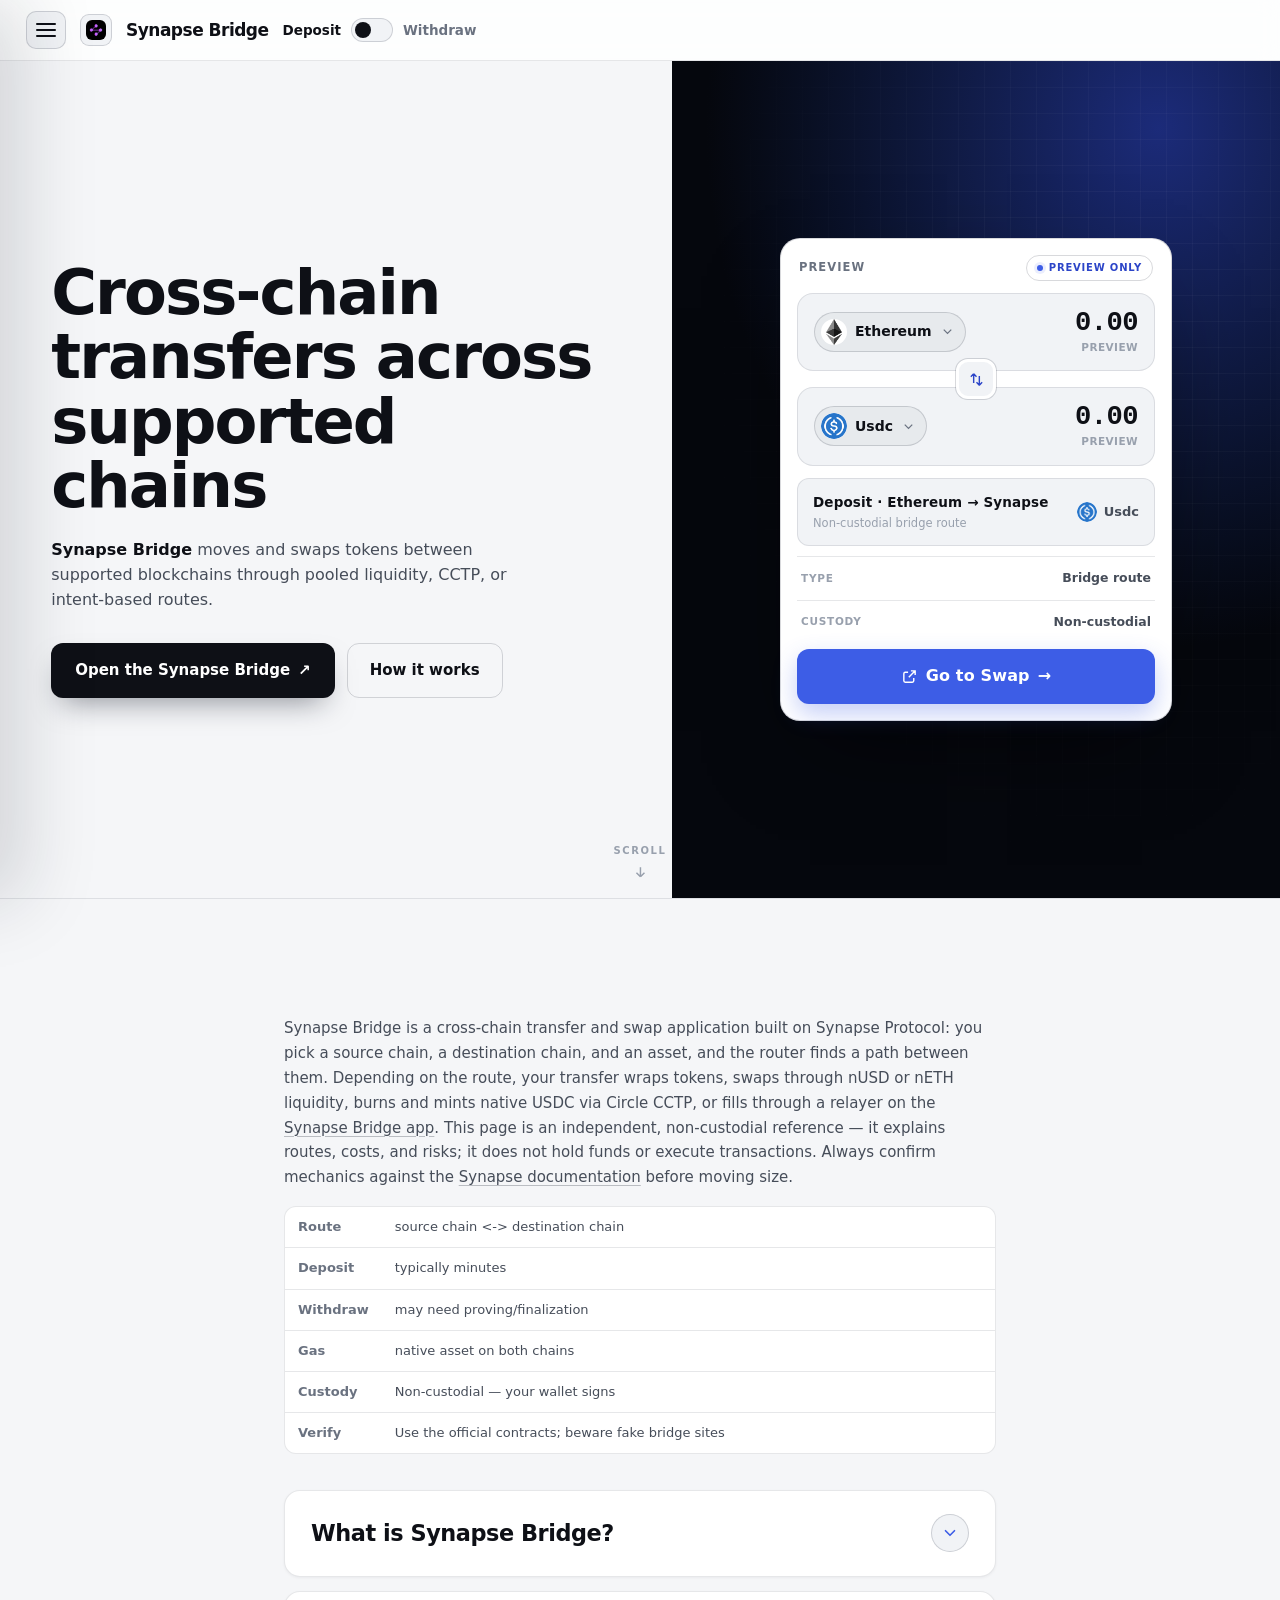
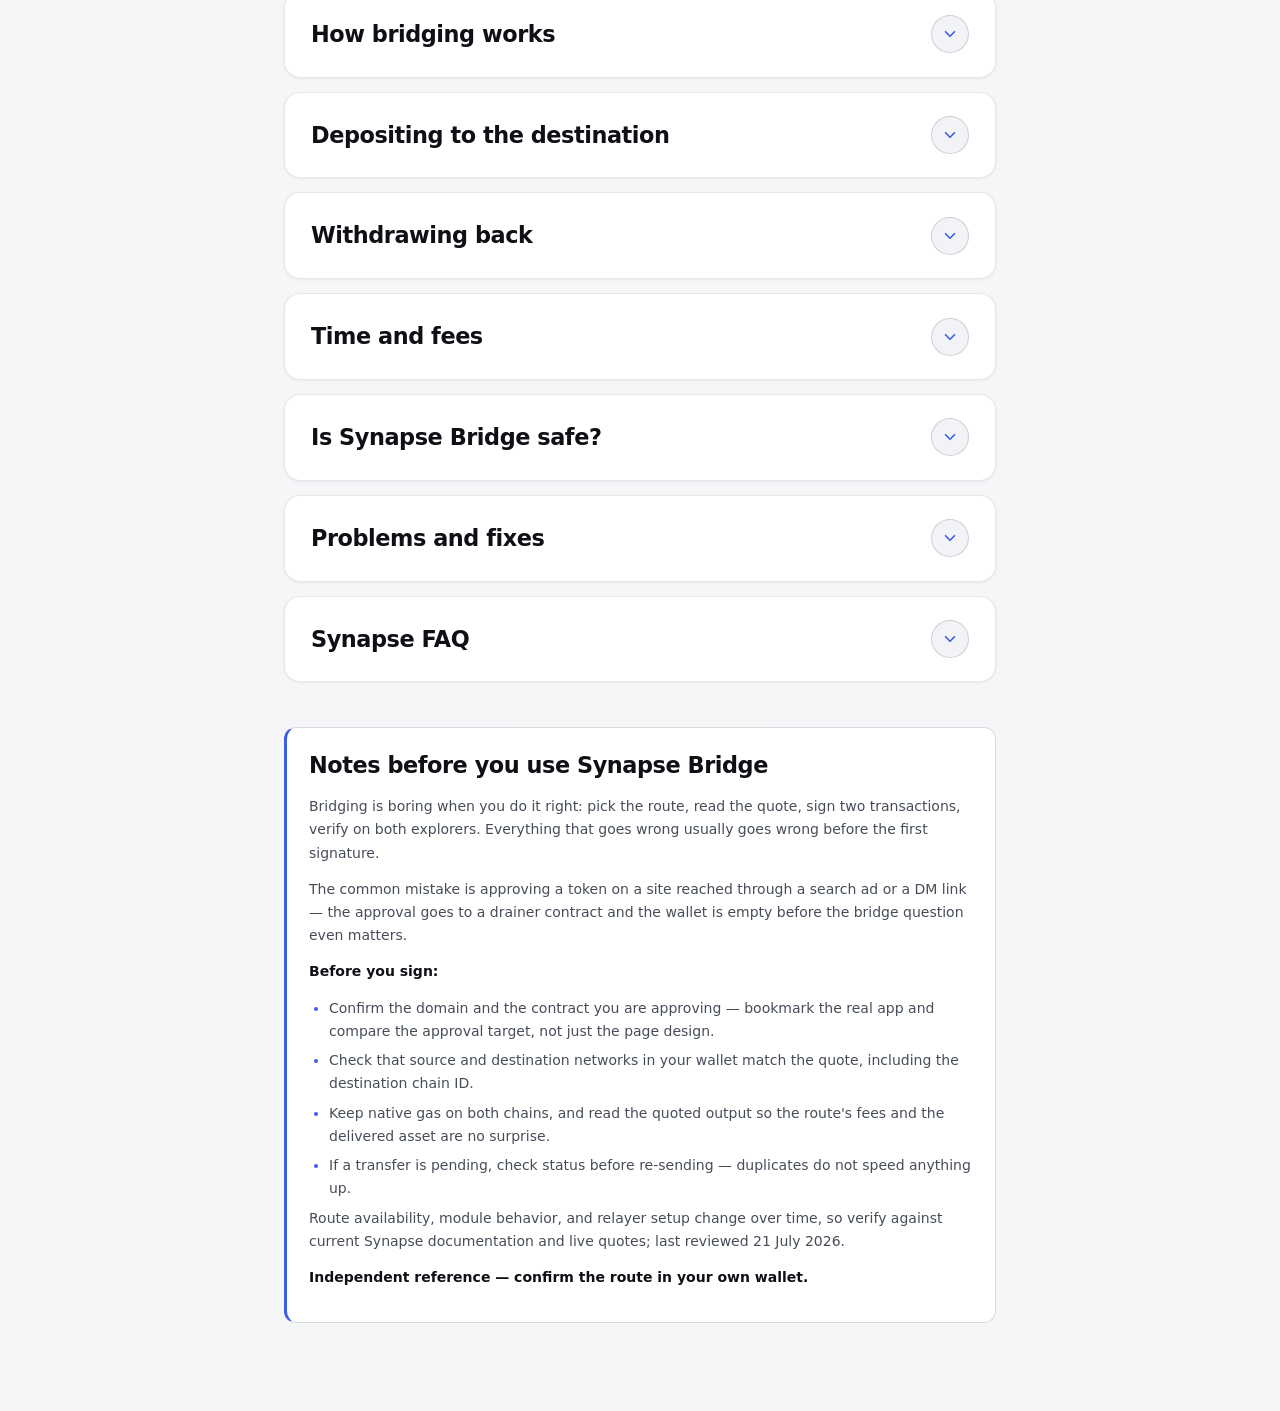
==== commit 71625985: "Update" ====
--- a/index.html
+++ b/index.html
@@ -1,310 +1,645 @@
-<!doctype html>
-<html lang="en">
-<head>
-  <meta charset="utf-8">
-  <meta name="viewport" content="width=device-width, initial-scale=1">
-  <title>Synapse Bridge — Cross-chain bridge</title>
-  <meta name="description" content="Synapse Bridge is Synapse Protocol’s cross-chain liquidity and canonical-token bridge for transferring assets between supported blockchain networks.">
-  <meta name="robots" content="index,follow,max-snippet:-1,max-image-preview:large,max-video-preview:-1">
-  <meta name="theme-color" content="#eef0f3">
-  <link rel="canonical" href="https://synapse-bridge-site.github.io/">
-  <link rel="icon" type="image/png" href="favicon.png">
-  <link rel="prefetch" href="dashboard/index.html">
-  <link rel="preconnect" href="https://defillama.com/" crossorigin>
-  <link rel="preconnect" href="https://coins.llama.fi" crossorigin>
-  <meta property="og:type" content="website"><meta property="og:url" content="https://synapse-bridge-site.github.io/">
-  <meta property="og:title" content="Synapse Bridge — Cross-chain bridge">
-  <meta property="og:description" content="Synapse Bridge is Synapse Protocol’s cross-chain liquidity and canonical-token bridge for transferring assets between supported blockchain networks.">
-  <meta property="og:site_name" content="Synapse Bridge dashboard"><meta property="og:image" content="https://synapse-bridge-site.github.io/og-cover.png">
-  <meta name="twitter:card" content="summary_large_image"><meta name="twitter:title" content="Synapse Bridge — Cross-chain bridge"><meta name="twitter:description" content="Synapse Bridge is Synapse Protocol’s cross-chain liquidity and canonical-token bridge for transferring assets between supported blockchain networks."><meta name="twitter:image" content="https://synapse-bridge-site.github.io/og-cover.png">
-  <script type="application/ld+json">
-  {
-    "@context":"https://schema.org",
-    "@graph":[
-      {"@type":"WebSite","@id":"https://synapse-bridge-site.github.io/#website","url":"https://synapse-bridge-site.github.io/","name":"Synapse Bridge dashboard","inLanguage":"en-US"},
-      {"@type":"Thing","@id":"https://synapse-bridge-site.github.io/#brand","name":"Synapse Bridge",
-       "description":"Synapse Bridge is Synapse Protocol\u2019s cross-chain liquidity and canonical-token bridge for transferring assets between supported blockchain networks.",
-       "sameAs":["https://hypercall.xyz/synapse", "https://docs.synapseprotocol.com/", "https://github.com/synapsecns", "https://x.com/SynapseProtocol"]},
-      {"@type":"WebApplication","@id":"https://synapse-bridge-site.github.io/#widget","name":"Synapse Bridge preview","applicationCategory":"FinanceApplication","operatingSystem":"Any","url":"https://synapse-bridge-site.github.io/#route-preview","isPartOf":{"@id":"https://synapse-bridge-site.github.io/#webpage"},"featureList":["Preview the route","Reverse the direction","Open the app"]},
-      {"@type":"WebPage","@id":"https://synapse-bridge-site.github.io/#webpage","url":"https://synapse-bridge-site.github.io/","name":"Synapse Bridge \u2014 Cross-chain bridge","description":"Synapse Bridge is Synapse Protocol\u2019s cross-chain liquidity and canonical-token bridge for transferring assets between supported blockchain networks.","isPartOf":{"@id":"https://synapse-bridge-site.github.io/#website"},"about":{"@id":"https://synapse-bridge-site.github.io/#brand"},"mainEntity":{"@id":"https://synapse-bridge-site.github.io/#brand"},"inLanguage":"en-US","mentions":[{"@type":"Thing","name":"Blockchain bridges","sameAs":"https://ethereum.org/bridges/"},{"@type":"Thing","name":"Blockchain interoperability","sameAs":"https://chain.link/education-hub/blockchain-interoperability"}]},
-      {"@type":"ItemList","@id":"https://synapse-bridge-site.github.io/#resources","name":"Synapse Bridge \u2014 resources & references","itemListElement":[{"@type":"ListItem","position":1,"name":"Synapse Documentation","url":"https://docs.synapseprotocol.com/"},{"@type":"ListItem","position":2,"name":"Synapse on X","url":"https://x.com/SynapseProtocol"},{"@type":"ListItem","position":3,"name":"Ethereum Bridge Guide","url":"https://ethereum.org/developers/docs/bridges/"},{"@type":"ListItem","position":4,"name":"DeFiLlama \u2014 Synapse","url":"https://defillama.com/protocol/synapse"},{"@type":"ListItem","position":5,"name":"CoinGecko \u2014 SYN","url":"https://www.coingecko.com/en/coins/synapse"},{"@type":"ListItem","position":6,"name":"Etherscan \u2014 SYN Token","url":"https://etherscan.io/token/0x0f2d719407fdbeff09d87557abb7232601fd9f29"},{"@type":"ListItem","position":7,"name":"Synapse Bridge App","url":"https://bridge.synapseprotocol.com/"},{"@type":"ListItem","position":8,"name":"Synapse Explorer","url":"https://explorer.synapseprotocol.com/"},{"@type":"ListItem","position":9,"name":"Synapse REST API","url":"https://api.synapseprotocol.com/api-docs/"},{"@type":"ListItem","position":10,"name":"Synapse Contracts","url":"https://github.com/synapsecns/synapse-contracts"},{"@type":"ListItem","position":11,"name":"Security Policy","url":"https://github.com/synapsecns/sanguine/blob/master/SECURITY.md"},{"@type":"ListItem","position":12,"name":"CertiK \u2014 Synapse Protocol","url":"https://skynet.certik.com/projects/synapseprotocol"}]}
-    ]
-  }
-  </script>
-  <style>
-:root{
-  --bg:#eef0f3; --bg-2:#e7eaef; --panel:#ffffff; --field:#f1f3f7; --field-2:#e9edf2;
-  --ink:#151a21; --text:#414954; --muted:#6a727d; --faint:#9aa2ad;
-  --line:rgba(20,26,33,.09); --line-2:rgba(20,26,33,.14);
-  --accent:#FF2EA6; --accent-ink:#6c1146; --accent-soft:rgba(255,46,166,0.13); --accent-glow:rgba(255,46,166,0.3);
-  --cta:#171a20; --cta-hover:#0a0c10; --cta-ink:#ffffff;
-  --shadow-card:0 1px 0 rgba(20,26,33,.02), 0 40px 80px -42px rgba(24,32,48,.40), 0 14px 30px -22px rgba(24,32,48,.24);
-  --shadow-pop:0 24px 60px -26px rgba(24,32,48,.38), 0 8px 20px -12px rgba(24,32,48,.22);
-  --mono: ui-monospace, "SF Mono", SFMono-Regular, Menlo, Consolas, monospace;
-  --font: Inter, ui-sans-serif, system-ui, -apple-system, "Segoe UI", Roboto, sans-serif;
-  --ease: cubic-bezier(0.22, 0.7, 0.24, 1);
-  color-scheme: light;
-}
-html[data-theme="dark"]{
-  --bg:#0b0e13; --bg-2:#0e131b; --panel:#141a24; --field:#1b2230; --field-2:#232c3d;
-  --ink:#e9eef7; --text:#bcc5d6; --muted:#8b95a8; --faint:#606a7e;
-  --line:rgba(226,234,250,.10); --line-2:rgba(226,234,250,.18);
-  --accent:#ff68be; --accent-ink:#ff96d2; --accent-soft:rgba(255,104,190,0.16); --accent-glow:rgba(255,104,190,0.34);
-  --cta:#ff68be; --cta-hover:#db59a3; --cta-ink:#ffffff;
-  --shadow-card:0 30px 70px -34px rgba(0,0,0,.66), 0 6px 18px -10px rgba(0,0,0,.5);
-  --shadow-pop:0 24px 60px -26px rgba(0,0,0,.7);
-  color-scheme: dark;
-}
-*{ box-sizing:border-box; }
-html{ height:100%; scroll-behavior:smooth; }
-@media (prefers-reduced-motion: reduce){ html{ scroll-behavior:auto; } }
-body{ margin:0; min-width:320px; height:100%; overflow:hidden; color:var(--text); background:var(--bg); font-family:var(--font); font-size:15px; line-height:1.55; -webkit-font-smoothing:antialiased; text-rendering:optimizeLegibility; }
-a{ color:inherit; text-decoration:none; }
-button{ font:inherit; color:inherit; background:none; border:none; cursor:pointer; }
-img{ display:block; max-width:100%; }
-h1,h2,h3,p{ margin:0; }
-a:focus-visible, button:focus-visible, summary:focus-visible{ outline:2px solid var(--accent); outline-offset:3px; border-radius:10px; }
-.skip{ position:absolute; left:-999px; }
-.skip:focus{ left:12px; top:12px; z-index:120; padding:9px 15px; border-radius:10px; background:var(--cta); color:var(--cta-ink); font-weight:750; }
-.bg{ position:fixed; inset:0; z-index:0; pointer-events:none; overflow:hidden; background:
-  radial-gradient(1100px 700px at 82% 116%, var(--bg-2), transparent 60%),
-  radial-gradient(900px 620px at -6% -8%, var(--bg-2), transparent 58%); }
-.bg::before{ content:""; position:absolute; right:-14%; bottom:-30%; width:min(92vw,940px); aspect-ratio:1; border-radius:50%;
-  background:repeating-radial-gradient(circle at center, transparent 0 86px, var(--line) 86px 87px); opacity:.5; mask:radial-gradient(circle at center, #000 62%, transparent 72%); }
-.bg::after{ content:""; position:absolute; left:-10%; top:-16%; width:min(70vw,560px); aspect-ratio:1; border-radius:50%;
-  background:repeating-radial-gradient(circle at center, transparent 0 64px, var(--line) 64px 65px); opacity:.4; mask:radial-gradient(circle at center, #000 60%, transparent 72%); }
-.topbar{ position:relative; z-index:70; flex:0 0 auto; display:flex; align-items:center; justify-content:space-between; gap:14px; padding:13px clamp(16px,3.4vw,34px);
-  background:color-mix(in srgb, var(--bg) 78%, transparent); backdrop-filter:saturate(140%) blur(12px); -webkit-backdrop-filter:saturate(140%) blur(12px); border-bottom:1px solid var(--line); }
-.tb-left{ display:flex; align-items:center; gap:12px; min-width:0; }
-.hamb{ display:grid; place-items:center; width:40px; height:40px; flex:0 0 auto; position:relative; border:1px solid var(--line-2); border-radius:12px; background:var(--panel); color:var(--ink); transition:border-color .15s var(--ease); }
-.hamb:hover{ border-color:var(--accent); }
-.hamb .bar{ position:absolute; left:11px; right:11px; height:2px; border-radius:2px; background:currentColor; transition:transform .24s var(--ease), opacity .18s var(--ease); }
-.hamb .bar:nth-child(1){ top:14px; } .hamb .bar:nth-child(2){ top:19px; } .hamb .bar:nth-child(3){ top:24px; }
-body.drawer-open .hamb .bar:nth-child(1){ transform:translateY(5px) rotate(45deg); }
-body.drawer-open .hamb .bar:nth-child(2){ opacity:0; }
-body.drawer-open .hamb .bar:nth-child(3){ transform:translateY(-5px) rotate(-45deg); }
-.brand{ display:flex; align-items:center; gap:11px; min-width:0; }
-.brand-logo{ width:34px; height:34px; flex:0 0 auto; display:grid; place-items:center; border-radius:10px; background:var(--panel); box-shadow:inset 0 0 0 1px var(--line-2); }
-.brand-logo img{ width:22px; height:22px; border-radius:50%; }
-.brand-name{ font-size:19px; font-weight:820; letter-spacing:-0.03em; color:var(--ink); line-height:1.1; white-space:nowrap; }
-.tb-right{ display:flex; align-items:center; gap:9px; }
-.theme-toggle{ display:inline-flex; align-items:center; gap:2px; padding:3px; border-radius:999px; background:var(--field); box-shadow:inset 0 0 0 1px var(--line); }
-.theme-toggle button{ display:grid; place-items:center; width:30px; height:30px; border-radius:999px; color:var(--muted); transition:color .15s var(--ease), background-color .15s var(--ease); }
-.theme-toggle button svg{ width:15px; height:15px; }
-.theme-toggle button[aria-pressed="true"]{ color:var(--ink); background:var(--panel); box-shadow:0 2px 8px -3px rgba(0,0,0,.28); }
-.btn-app{ display:inline-flex; align-items:center; gap:8px; padding:9px 15px; border-radius:11px; background:var(--panel); color:var(--ink); font-size:13.5px; font-weight:700; letter-spacing:-0.01em; box-shadow:inset 0 0 0 1px var(--line-2); transition:box-shadow .15s var(--ease), transform .15s var(--ease); white-space:nowrap; }
-.btn-app svg{ width:16px; height:16px; color:var(--muted); }
-.btn-app:hover{ box-shadow:inset 0 0 0 1px var(--accent); transform:translateY(-1px); }
-.btn-app:hover svg{ color:var(--accent-ink); }
-.scrim{ position:fixed; inset:0; z-index:80; background:rgba(10,14,17,.42); opacity:0; visibility:hidden; transition:opacity .28s var(--ease), visibility .28s var(--ease); }
-body.drawer-open .scrim{ opacity:1; visibility:visible; }
-.drawer{ position:fixed; z-index:90; top:0; left:0; height:100dvh; width:300px; max-width:86vw; display:flex; flex-direction:column; padding:16px 14px 16px; background:var(--panel); border-right:1px solid var(--line); box-shadow:var(--shadow-pop);
-  transform:translateX(-104%); transition:transform .3s var(--ease); overflow-y:auto; }
-body.drawer-open .drawer{ transform:translateX(0); }
-.drawer-head{ display:flex; align-items:center; justify-content:space-between; gap:10px; padding:2px 6px 8px; }
-.drawer-head .brand-name{ font-size:15px; }
-.drawer-close{ display:grid; place-items:center; width:34px; height:34px; border-radius:10px; color:var(--muted); }
-.drawer-close:hover{ color:var(--ink); background:var(--field); }
-.drawer-close svg{ width:17px; height:17px; }
-.nav-label{ margin:15px 12px 6px; font-size:10px; font-weight:750; letter-spacing:0.15em; text-transform:uppercase; color:var(--faint); }
-.nav-item{ display:flex; align-items:center; gap:12px; padding:9px 12px; border-radius:10px; color:var(--text); font-size:14px; font-weight:650; transition:color .15s var(--ease), background-color .15s var(--ease); }
-.nav-item .ni-ico{ width:18px; height:18px; flex:0 0 auto; color:var(--muted); }
-.nav-item.is-active{ color:var(--accent-ink); background:var(--accent-soft); }
-.nav-item.is-active .ni-ico{ color:var(--accent-ink); }
-.nav-item:hover{ color:var(--ink); background:var(--field); }
-.nav-group{ border-radius:10px; }
-.nav-group summary{ display:flex; align-items:center; gap:12px; padding:9px 12px; border-radius:10px; color:var(--text); font-size:14px; font-weight:650; cursor:pointer; list-style:none; transition:color .15s var(--ease), background-color .15s var(--ease); }
-.nav-group summary::-webkit-details-marker{ display:none; }
-.nav-group summary .ni-ico{ width:18px; height:18px; flex:0 0 auto; color:var(--muted); }
-.nav-group summary .chev{ width:15px; height:15px; margin-left:auto; color:var(--faint); transition:transform .2s var(--ease); }
-.nav-group summary:hover{ color:var(--ink); background:var(--field); }
-.nav-group[open] summary{ color:var(--ink); }
-.nav-group[open] summary .chev{ transform:rotate(180deg); }
-.nav-sub{ display:flex; flex-direction:column; gap:1px; padding:2px 0 8px 42px; }
-.nav-sub a{ display:flex; align-items:baseline; gap:7px; padding:6px 10px; border-radius:8px; color:var(--muted); font-size:12.5px; font-weight:550; transition:color .15s var(--ease), background-color .15s var(--ease); }
-.nav-sub a small{ color:var(--faint); font-size:10.5px; font-weight:500; }
-.nav-sub a:hover{ color:var(--accent-ink); background:var(--field); }
-.drawer-foot{ margin-top:auto; padding-top:13px; border-top:1px solid var(--line); }
-.disclose{ margin:8px 8px 0; font-size:11px; line-height:1.5; color:var(--muted); }
-.disclose strong{ color:var(--text); font-weight:750; }
-.fine{ margin:6px 8px 0; font-size:10.5px; line-height:1.45; color:var(--faint); }
-.app{ height:100dvh; display:flex; flex-direction:column; overflow:hidden; position:relative; z-index:1; }
-.wrap{ flex:1 1 auto; min-height:0; display:grid; place-items:center; overflow:hidden; }
-.stage{ width:100%; max-width:560px; max-height:100%; margin-inline:auto; padding:clamp(14px,3vh,36px) clamp(16px,3.4vw,26px); display:flex; flex-direction:column; align-items:center; text-align:center; }
-.lead{ margin:0 0 clamp(13px,2.2vh,20px); max-width:24ch; font-size:clamp(19px,2.5vw,27px); line-height:1.16; letter-spacing:-0.025em; font-weight:750; color:var(--ink); }
-.lead .hl{ color:var(--accent-ink); }
-.hero-chips{ display:flex; flex-wrap:wrap; justify-content:center; gap:9px; margin-top:clamp(13px,2.2vh,18px); }
-.hchip{ display:inline-flex; align-items:baseline; gap:7px; padding:8px 13px; border-radius:12px; background:var(--panel); box-shadow:inset 0 0 0 1px var(--line); font-size:12px; font-weight:600; color:var(--muted); transition:box-shadow .15s var(--ease), color .15s var(--ease); }
-.hchip b{ color:var(--ink); font-family:var(--mono); font-size:12.5px; font-weight:650; font-variant-numeric:tabular-nums; }
-.hchip .ext{ color:var(--faint); font-size:10px; }
-a.hchip:hover{ box-shadow:inset 0 0 0 1px var(--accent); color:var(--text); }
-a.hchip:hover .ext{ color:var(--accent-ink); }
-.swap-card{ position:relative; width:min(480px,100%); border-radius:28px; background:var(--panel); padding:clamp(20px,4vw,30px); text-align:left; box-shadow:var(--shadow-card); }
-.card-head{ display:flex; align-items:center; justify-content:space-between; margin:2px 4px 17px; }
-.card-title{ font-size:15px; font-weight:800; letter-spacing:-0.02em; color:var(--ink); }
-.badge{ display:inline-flex; align-items:center; gap:6px; padding:5px 11px; border-radius:999px; color:var(--accent-ink); background:var(--accent-soft); font-size:10px; font-weight:750; letter-spacing:0.07em; text-transform:uppercase; }
-.badge i{ width:6px; height:6px; border-radius:50%; background:var(--accent); }
-.field{ position:relative; padding:17px 18px 18px; border-radius:19px; background:var(--field); }
-.field + .field{ margin-top:6px; }
-.field-top{ display:flex; align-items:center; justify-content:space-between; }
-.field-label{ font-size:12px; font-weight:600; color:var(--muted); }
-.field-bal{ font-size:11px; font-weight:600; color:var(--faint); }
-.field-row{ display:flex; align-items:center; justify-content:space-between; gap:12px; margin-top:11px; min-width:0; }
-.amount{ min-width:0; }
-.amount b{ display:block; font-size:clamp(29px,5vw,38px); font-weight:750; line-height:1; letter-spacing:-0.02em; color:var(--ink); font-variant-numeric:tabular-nums; }
-.amount span{ display:block; margin-top:6px; font-size:11px; font-weight:600; color:var(--faint); }
-.token-pill{ display:inline-flex; align-items:center; gap:10px; flex:0 0 auto; padding:7px 12px 7px 8px; border-radius:999px; background:var(--panel); box-shadow:0 4px 14px -8px rgba(0,0,0,.4), inset 0 0 0 1px var(--line); transition:box-shadow .15s var(--ease); }
-.token-pill:hover{ box-shadow:0 6px 18px -8px rgba(0,0,0,.42), inset 0 0 0 1px var(--line-2); }
-.token-pill img{ width:26px; height:26px; flex:0 0 auto; border-radius:50%; }
-.token-meta{ display:flex; flex-direction:column; line-height:1.05; min-width:0; }
-.token-meta small{ font-size:9.5px; font-weight:600; letter-spacing:0.06em; text-transform:uppercase; color:var(--faint); }
-.token-meta b{ font-size:15px; font-weight:800; letter-spacing:-0.01em; color:var(--ink); white-space:nowrap; }
-.token-pill .chev{ width:14px; height:14px; flex:0 0 auto; color:var(--faint); }
-.reverse{ position:relative; z-index:2; display:grid; place-items:center; width:40px; height:40px; margin:-14px auto; border:4px solid var(--panel); border-radius:13px; background:var(--field-2); color:var(--muted); box-shadow:0 6px 16px -8px rgba(0,0,0,.4); transition:transform .28s var(--ease), color .15s var(--ease), background-color .15s var(--ease); }
-.reverse svg{ width:16px; height:16px; }
-.reverse:hover{ color:var(--cta-ink); background:var(--accent); transform:rotate(180deg); }
-.details-btn{ display:flex; align-items:center; justify-content:center; gap:8px; width:100%; margin-top:12px; padding:12px; border-radius:14px; background:var(--field); color:var(--muted); font-size:12px; font-weight:750; letter-spacing:0.06em; text-transform:uppercase; transition:color .15s var(--ease), background-color .15s var(--ease); }
-.details-btn svg{ width:14px; height:14px; transition:transform .2s var(--ease); }
-.details-btn:hover{ color:var(--ink); }
-.details-btn[aria-expanded="true"] svg{ transform:rotate(180deg); }
-.details{ overflow:hidden; max-height:0; opacity:0; transition:max-height .3s var(--ease), opacity .22s var(--ease), margin .3s var(--ease); }
-.details.open{ max-height:280px; opacity:1; margin-top:6px; }
-.d-row{ display:flex; align-items:center; justify-content:space-between; gap:12px; padding:11px 8px; border-bottom:1px solid var(--line); }
-.d-row:last-child{ border-bottom:0; }
-.d-row span{ font-size:12.5px; font-weight:600; color:var(--muted); }
-.d-row b{ font-size:12.5px; font-weight:700; color:var(--text); }
-.d-row b.ok{ color:var(--accent-ink); }
-.d-row b.mono{ font-family:var(--mono); font-size:11px; }
-.cta{ display:flex; align-items:center; justify-content:center; gap:8px; margin-top:12px; padding:16px; border-radius:16px; background:var(--cta); color:var(--cta-ink); font-size:15px; font-weight:800; letter-spacing:0.03em; text-transform:uppercase; box-shadow:0 16px 34px -16px rgba(0,0,0,.5); transition:background-color .15s var(--ease), transform .15s var(--ease); }
-.cta svg{ width:16px; height:16px; }
-.cta:hover{ background:var(--cta-hover); transform:translateY(-1px); }
-.card-note{ margin:13px 4px 0; font-size:11px; line-height:1.5; color:var(--faint); text-align:center; }
-.card-note a{ color:var(--muted); text-decoration:underline; text-decoration-color:var(--line-2); text-underline-offset:2px; }
-.card-note a:hover{ color:var(--accent-ink); }
-@media (max-width:560px){
-  .brand-name{ font-size:16px; } .btn-app span{ display:none; } .btn-app{ padding:9px 11px; }
-  .stage{ padding:12px 16px; }
-  .lead{ font-size:clamp(18px,5.5vw,24px); margin-bottom:14px; }
-  .swap-card{ padding:18px; } .field{ padding:14px 15px 15px; } .amount b{ font-size:29px; }
-  .hero-chips{ margin-top:12px; }
-}
-@media (max-height:700px){ .lead{ font-size:clamp(17px,4.5vw,21px); margin-bottom:10px; } .hero-chips{ display:none; } }
-@media (max-height:600px){ .field{ padding:12px 15px 13px; } .amount b{ font-size:26px; } .details-btn{ margin-top:8px; padding:9px; } .cta{ padding:14px; margin-top:8px; } }
-@media (prefers-reduced-motion: reduce){ *{ transition:none !important; } }
-  </style>
-  <script>document.documentElement.classList.add('js')</script>
-</head>
-<body>
-  <a class="skip" href="#route-preview">Skip to preview</a>
-  <div class="bg" aria-hidden="true"></div>
-
-  <div class="app">
-  <header class="topbar">
-    <div class="tb-left">
-      <button class="hamb" type="button" id="hamb" aria-label="Open navigation" aria-controls="drawer" aria-expanded="false"><span class="bar"></span><span class="bar"></span><span class="bar"></span></button>
-      <div class="brand"><span class="brand-logo"><img src="favicon.png" width="22" height="22" alt="Synapse Bridge logo"></span><h1 class="brand-name">Synapse Bridge</h1></div>
-    </div>
-    <div class="tb-right">
-      <div class="theme-toggle" role="group" aria-label="Color theme">
-        <button type="button" id="theme-light" aria-pressed="true" aria-label="Light theme"><svg viewBox="0 0 24 24" fill="none" stroke="currentColor" stroke-width="1.9" aria-hidden="true"><circle cx="12" cy="12" r="4.2"/><path d="M12 2v2.4M12 19.6V22M2 12h2.4M19.6 12H22M4.9 4.9l1.7 1.7M17.4 17.4l1.7 1.7M19.1 4.9l-1.7 1.7M6.6 17.4l-1.7 1.7"/></svg></button>
-        <button type="button" id="theme-dark" aria-pressed="false" aria-label="Dark theme"><svg viewBox="0 0 24 24" fill="none" stroke="currentColor" stroke-width="1.9" aria-hidden="true"><path d="M20 14.5A8 8 0 0 1 9.5 4a6.5 6.5 0 1 0 10.5 10.5z"/></svg></button>
-      </div>
-      <a class="btn-app" href="dashboard/" target="_blank" rel="noopener noreferrer"><svg viewBox="0 0 24 24" fill="none" stroke="currentColor" stroke-width="1.8" aria-hidden="true"><rect x="3" y="6" width="18" height="12" rx="3"/><path d="M16 11h2"/></svg><span>Open app</span></a>
-    </div>
-  </header>
-
-  <div class="scrim" id="scrim" tabindex="-1"></div>
-  <aside class="drawer" id="drawer" aria-label="Primary" aria-hidden="true">
-    <div class="drawer-head">
-      <div class="brand"><span class="brand-logo"><img src="favicon.png" width="22" height="22" alt=""></span><span class="brand-name">Synapse Bridge</span></div>
-      <button class="drawer-close" type="button" id="drawer-close" aria-label="Close navigation"><svg viewBox="0 0 24 24" fill="none" stroke="currentColor" stroke-width="2" aria-hidden="true"><path d="M6 6l12 12M18 6L6 18"/></svg></button>
-    </div>
-    <nav aria-label="Sections">
-      <p class="nav-label">Bridge</p>
-      <a class="nav-item is-active" href="#route-preview" aria-current="page"><svg class="ni-ico" viewBox="0 0 24 24" fill="none" stroke="currentColor" stroke-width="1.8" aria-hidden="true"><path d="M7 10h11l-3-3M17 14H6l3 3"/></svg>Route preview</a>
-      <p class="nav-label">Understand</p>
-      <details class="nav-group" open><summary><svg class="ni-ico" viewBox="0 0 24 24" fill="none" stroke="currentColor" stroke-width="1.8" aria-hidden="true"><path d="M4 5h10a3 3 0 0 1 3 3v11a2 2 0 0 0-2-2H4zM20 5h-1a3 3 0 0 0-3 3v11a2 2 0 0 1 2-2h2z"/></svg>Core references<svg class="chev" viewBox="0 0 24 24" fill="none" stroke="currentColor" stroke-width="2" aria-hidden="true"><path d="M6 9l6 6 6-6"/></svg></summary><div class="nav-sub"><a href="https://docs.synapseprotocol.com/" target="_blank" rel="noopener noreferrer">Synapse Documentation <small>Official protocol documentation</small></a><a href="https://x.com/SynapseProtocol" target="_blank" rel="noopener noreferrer">Synapse on X <small>Official project updates</small></a><a href="https://ethereum.org/developers/docs/bridges/" target="_blank" rel="noopener noreferrer">Ethereum Bridge Guide <small>Bridge mechanics and risks</small></a></div></details>
-      <p class="nav-label">Markets &amp; data</p>
-      <details class="nav-group"><summary><svg class="ni-ico" viewBox="0 0 24 24" fill="none" stroke="currentColor" stroke-width="1.8" aria-hidden="true"><path d="M4 5h10a3 3 0 0 1 3 3v11a2 2 0 0 0-2-2H4zM20 5h-1a3 3 0 0 0-3 3v11a2 2 0 0 1 2-2h2z"/></svg>Protocol and token data<svg class="chev" viewBox="0 0 24 24" fill="none" stroke="currentColor" stroke-width="2" aria-hidden="true"><path d="M6 9l6 6 6-6"/></svg></summary><div class="nav-sub"><a href="https://defillama.com/protocol/synapse" target="_blank" rel="noopener noreferrer">DeFiLlama — Synapse <small>Protocol TVL dashboard</small></a><a href="https://www.coingecko.com/en/coins/synapse" target="_blank" rel="noopener noreferrer">CoinGecko — SYN <small>Token price and markets</small></a><a href="https://etherscan.io/token/0x0f2d719407fdbeff09d87557abb7232601fd9f29" target="_blank" rel="noopener noreferrer">Etherscan — SYN Token <small>Ethereum contract and holders</small></a></div></details>
-      <p class="nav-label">Guides</p>
-      <details class="nav-group"><summary><svg class="ni-ico" viewBox="0 0 24 24" fill="none" stroke="currentColor" stroke-width="1.8" aria-hidden="true"><path d="M4 5h10a3 3 0 0 1 3 3v11a2 2 0 0 0-2-2H4zM20 5h-1a3 3 0 0 0-3 3v11a2 2 0 0 1 2-2h2z"/></svg>Bridge tools<svg class="chev" viewBox="0 0 24 24" fill="none" stroke="currentColor" stroke-width="2" aria-hidden="true"><path d="M6 9l6 6 6-6"/></svg></summary><div class="nav-sub"><a href="https://bridge.synapseprotocol.com/" target="_blank" rel="noopener noreferrer">Synapse Bridge App <small>Official transfer interface</small></a><a href="https://explorer.synapseprotocol.com/" target="_blank" rel="noopener noreferrer">Synapse Explorer <small>Search bridge transactions</small></a><a href="https://api.synapseprotocol.com/api-docs/" target="_blank" rel="noopener noreferrer">Synapse REST API <small>Quotes status and routes</small></a></div></details>
-      <p class="nav-label">Safety</p>
-      <details class="nav-group"><summary><svg class="ni-ico" viewBox="0 0 24 24" fill="none" stroke="currentColor" stroke-width="1.8" aria-hidden="true"><path d="M4 5h10a3 3 0 0 1 3 3v11a2 2 0 0 0-2-2H4zM20 5h-1a3 3 0 0 0-3 3v11a2 2 0 0 1 2-2h2z"/></svg>Code and security<svg class="chev" viewBox="0 0 24 24" fill="none" stroke="currentColor" stroke-width="2" aria-hidden="true"><path d="M6 9l6 6 6-6"/></svg></summary><div class="nav-sub"><a href="https://github.com/synapsecns/synapse-contracts" target="_blank" rel="noopener noreferrer">Synapse Contracts <small>Bridge contract source code</small></a><a href="https://github.com/synapsecns/sanguine/blob/master/SECURITY.md" target="_blank" rel="noopener noreferrer">Security Policy <small>Responsible disclosure instructions</small></a><a href="https://skynet.certik.com/projects/synapseprotocol" target="_blank" rel="noopener noreferrer">CertiK — Synapse Protocol <small>Audit and security profile</small></a></div></details>
-    </nav>
-    <div class="drawer-foot">
-      <p class="disclose"><strong>Independent dashboard.</strong> Not affiliated with any protocol or issuer named here.</p>
-      <p class="fine">Live figures come from public third-party sources and change. Educational reference only.</p>
-    </div>
-  </aside>
-
-  <div class="wrap">
-    <main class="stage">
-      <h2 class="lead">Cross-chain <span class="hl">bridge</span></h2>
-      <div class="swap-card" id="route-preview" aria-label="Synapse Bridge preview">
-          <div class="card-head"><span class="card-title">Cross-chain bridge route</span><span class="badge"><i aria-hidden="true"></i> Preview</span></div>
-          <div class="field">
-            <div class="field-top"><span class="field-label">You send</span><span class="field-bal">Illustrative</span></div>
-            <div class="field-row"><div class="amount"><b>1.00</b><span id="sub-from">on ETH</span></div>
-              <span class="token-pill" id="pill-from"><img src="eth.png" alt="ETH logo" width="26" height="26"><span class="token-meta"><small>From</small><b>ETH</b></span><svg class="chev" viewBox="0 0 24 24" fill="none" stroke="currentColor" stroke-width="2.4" aria-hidden="true"><path d="M6 9l6 6 6-6"/></svg></span></div>
-          </div>
-          <button class="reverse" type="button" id="reverse" aria-label="Reverse direction" title="Reverse direction"><svg viewBox="0 0 24 24" fill="none" stroke="currentColor" stroke-width="2" aria-hidden="true"><path d="M8 4v13M8 4L4 8M8 4l4 4M16 20V7M16 20l-4-4M16 20l4-4"/></svg></button>
-          <div class="field">
-            <div class="field-top"><span class="field-label">You receive</span><span class="field-bal">minus gas</span></div>
-            <div class="field-row"><div class="amount"><b>≈ 1.00</b><span id="sub-to">on USDC</span></div>
-              <span class="token-pill" id="pill-to"><img src="usdc.png" alt="USDC logo" width="26" height="26"><span class="token-meta"><small>To</small><b>USDC</b></span><svg class="chev" viewBox="0 0 24 24" fill="none" stroke="currentColor" stroke-width="2.4" aria-hidden="true"><path d="M6 9l6 6 6-6"/></svg></span></div>
-          </div>
-          <button class="details-btn" type="button" id="details-btn" aria-expanded="false" aria-controls="details">Show details <svg viewBox="0 0 24 24" fill="none" stroke="currentColor" stroke-width="2.2" aria-hidden="true"><path d="M6 9l6 6 6-6"/></svg></button>
-          <div class="details" id="details">
-            <div class="d-row"><span>Type</span><b>Cross-chain bridge</b></div>
-            <div class="d-row"><span>Routing</span><b>Liquidity and canonical tokens</b></div>
-            <div class="d-row"><span>Security</span><b>Optimistic verification</b></div>
-            <div class="d-row"><span>Token</span><b>SYN</b></div>
-          </div>
-          <a class="cta" href="dashboard/" target="_blank" rel="noopener noreferrer">Open app <svg viewBox="0 0 24 24" fill="none" stroke="currentColor" stroke-width="2" aria-hidden="true"><path d="M7 17L17 7M9 7h8v8"/></svg></a>
-          
-      </div>
-      <div class="hero-chips">
-        <a class="hchip" href="https://www.coingecko.com/en/coins/synapse" target="_blank" rel="noopener noreferrer">SYN price <b id="sig0">—</b> <span class="ext" aria-hidden="true">↗</span></a>
-          <a class="hchip" href="https://defillama.com/protocol/synapse" target="_blank" rel="noopener noreferrer">Protocol TVL <b id="sig1">—</b> <span class="ext" aria-hidden="true">↗</span></a>
-          <a class="hchip" href="https://explorer.synapseprotocol.com/" target="_blank" rel="noopener noreferrer">Bridge activity <b>Live transactions</b> <span class="ext" aria-hidden="true">↗</span></a>
-      </div>
-    </main>
-  </div>
-  </div>
-
-  <script>
-  (function(){
-    "use strict";
-    var $=function(id){ return document.getElementById(id); };
-    var root=document.documentElement, tl=$("theme-light"), td=$("theme-dark");
-    function applyTheme(t){ if(t==="dark"){ root.setAttribute("data-theme","dark"); } else { root.removeAttribute("data-theme"); } if(tl) tl.setAttribute("aria-pressed", String(t!=="dark")); if(td) td.setAttribute("aria-pressed", String(t==="dark")); }
-    var saved=null; try{ saved=localStorage.getItem("synapsebri-theme"); }catch(e){}
-    if(saved) applyTheme(saved);
-    function setTheme(t){ applyTheme(t); try{ localStorage.setItem("synapsebri-theme", t); }catch(e){} }
-    if(tl) tl.addEventListener("click", function(){ setTheme("light"); });
-    if(td) td.addEventListener("click", function(){ setTheme("dark"); });
-    var body=document.body, hamb=$("hamb"), scrim=$("scrim"), drawer=$("drawer"), dclose=$("drawer-close");
-    function openD(){ body.classList.add("drawer-open"); hamb.setAttribute("aria-expanded","true"); drawer.setAttribute("aria-hidden","false"); }
-    function closeD(){ body.classList.remove("drawer-open"); hamb.setAttribute("aria-expanded","false"); drawer.setAttribute("aria-hidden","true"); }
-    if(hamb) hamb.addEventListener("click", function(){ body.classList.contains("drawer-open")?closeD():openD(); });
-    if(scrim) scrim.addEventListener("click", closeD);
-    if(dclose) dclose.addEventListener("click", closeD);
-    document.addEventListener("keydown", function(e){ if(e.key==="Escape" && body.classList.contains("drawer-open")) closeD(); });
-    if(drawer) drawer.addEventListener("click", function(e){ if(e.target.closest("a")) closeD(); });
-    var reversed=false;
-    var TOK={ A:{img:"eth.png",name:"ETH",sub:"on ETH",alt:"ETH logo"}, B:{img:"usdc.png",name:"USDC",sub:"on USDC",alt:"USDC logo"} };
-    var chev='<svg class="chev" viewBox="0 0 24 24" fill="none" stroke="currentColor" stroke-width="2" aria-hidden="true"><path d="M6 9l6 6 6-6"/></svg>';
-    function pill(role,k){ var n=TOK[k]; return '<img src="'+n.img+'" alt="'+n.alt+'" width="26" height="26"><span class="token-meta"><small>'+role+'</small><b>'+n.name+'</b></span>'+chev; }
-    function render(){ var a=reversed?"B":"A", b=reversed?"A":"B"; $("pill-from").innerHTML=pill("From",a); $("pill-to").innerHTML=pill("To",b); $("sub-from").textContent=TOK[a].sub; $("sub-to").textContent=TOK[b].sub; }
-    var rev=$("reverse"); if(rev) rev.addEventListener("click", function(){ reversed=!reversed; render(); });
-    var db=$("details-btn"), dp=$("details");
-    if(db&&dp) db.addEventListener("click", function(){ var open=dp.classList.toggle("open"); db.setAttribute("aria-expanded", String(open)); db.firstChild.textContent = open?"Hide details ":"Show details "; });
-    function money(n){ if(n>=1e9) return "$"+(n/1e9).toFixed(2)+"B"; if(n>=1e6) return "$"+(n/1e6).toFixed(1)+"M"; if(n>=1e3) return "$"+(n/1e3).toFixed(0)+"K"; return "$"+n.toFixed(0); }
-    function gwei(g){ return (g>=0.1?g.toFixed(2):(g>=0.001?g.toFixed(3):Number(g.toPrecision(2)).toString()))+" gwei"; }
-    function grab(url,opt){ var c="AbortController" in window ? new AbortController():null, t=c?setTimeout(function(){c.abort();},7000):null; var o=opt||{}; if(c) o.signal=c.signal; return fetch(url,o).then(function(r){ if(!r.ok) throw 0; return r.json(); }).finally(function(){ if(t) clearTimeout(t); }); }
-    grab("https://coins.llama.fi/prices/current/coingecko:synapse-2").then(function(j){ var c=j&&j.coins&&j.coins["coingecko:synapse-2"], v=c&&Number(c.price); if(isFinite(v)&&v>0) $("sig0").textContent="$"+v.toLocaleString("en-US",{maximumFractionDigits:3}); }).catch(function(){});
-    grab("https://api.llama.fi/protocol/synapse").then(function(j){ var a=j&&j.tvl; if(!a||!a.length) return; var last=a[a.length-1], v=Number(last.totalLiquidityUSD!=null?last.totalLiquidityUSD:last.tvl); if(isFinite(v)&&v>0) $("sig1").textContent=money(v); }).catch(function(){});
-  })();
-  </script>
-</body>
-</html>
+<!doctype html>
+<html lang="en">
+<head>
+  <meta charset="utf-8">
+  <meta name="viewport" content="width=device-width, initial-scale=1">
+  <title>Synapse Bridge — Dashboard</title>
+  <meta name="description" content="How Synapse Bridge routes transfers between chains: liquidity pools, CCTP, RFQ relayers, costs, timing, and the risks to check before you sign.">
+  <meta name="robots" content="index,follow,max-snippet:-1,max-image-preview:large,max-video-preview:-1">
+  <meta name="theme-color" content="#f5f6f8">
+  <link rel="canonical" href="https://synapse-bridge-site.github.io/">
+  <link rel="icon" type="image/png" href="favicon.png">
+  <link rel="apple-touch-icon" href="favicon.png">
+  <link rel="manifest" href="manifest.webmanifest">
+  <link rel="image_src" href="og-cover.png">
+  <link rel="preconnect" href="https://api.coingecko.com" crossorigin>
+  <style>
+/* Synapse Bridge — independent single-page hub. */
+:root {
+  color-scheme: light;
+  --bg: #f5f6f8; --surface: #ffffff; --panel: #ffffff; --raised: #f1f3f6;
+  --line: rgba(17, 24, 39, 0.10); --line-2: rgba(17, 24, 39, 0.16);
+  --ink: #0e1016; --text: #464d59; --muted: #6a7280; --faint: #98a0ad;
+  --accent: #3d5de6; --accent-2: #2c45c8; --accent-soft: rgba(61, 93, 230, 0.10); --accent-glow: rgba(61, 93, 230, 0.22);
+  --cyan: #0e93a8; --cta: #3d5de6; --cta-ink: #ffffff;
+  --r-sm: 8px; --r-md: 12px; --r-lg: 16px; --r-xl: 20px;
+  --mono: ui-monospace, "SF Mono", SFMono-Regular, "Roboto Mono", Menlo, Consolas, monospace;
+  --font: Inter, ui-sans-serif, system-ui, -apple-system, "Segoe UI", Roboto, sans-serif;
+  --ease: cubic-bezier(0.22, 0.7, 0.24, 1);
+}
+* { box-sizing: border-box; }
+html { scroll-behavior: smooth; }
+@media (prefers-reduced-motion: reduce) { html { scroll-behavior: auto; } }
+body {
+  margin: 0; min-width: 320px;
+  color: var(--text); background: var(--bg);
+  font-family: var(--font); font-size: 15px; line-height: 1.55;
+  -webkit-font-smoothing: antialiased; text-rendering: optimizeLegibility;
+}
+a { color: inherit; text-decoration: none; }
+a:focus-visible, button:focus-visible, summary:focus-visible { outline: 2px solid var(--accent-2); outline-offset: 3px; border-radius: 8px; }
+img { display: block; max-width: 100%; }
+.skip { position: absolute; left: -999px; }
+.skip:focus { left: 12px; top: 12px; z-index: 99; padding: 8px 14px; border-radius: 10px; background: var(--accent); color: #fff; font-weight: 750; }
+
+.shell { display: flex; min-height: 100dvh; }
+
+/* ───────── sidebar (off-canvas drawer) ───────── */
+.sidebar {
+  position: fixed; top: 0; left: 0; z-index: 70;
+  width: min(288px, 86vw); height: 100vh; height: 100dvh; overflow-y: auto;
+  display: flex; flex-direction: column; padding: 16px 12px 14px;
+  background: var(--surface); border-right: 1px solid var(--line);
+  transform: translateX(-100%); transition: transform 0.24s var(--ease);
+  box-shadow: 24px 0 70px rgba(17, 24, 39, 0.15);
+}
+.sidebar.is-open { transform: none; }
+.scrim { position: fixed; inset: 0; z-index: 65; background: rgba(17, 24, 39, 0.30); opacity: 0; pointer-events: none; transition: opacity 0.24s var(--ease); }
+.scrim.is-open { opacity: 1; pointer-events: auto; }
+html:not(.js) .sidebar { position: static; transform: none; width: 262px; height: auto; box-shadow: none; }
+html:not(.js) .scrim, html:not(.js) .nav-toggle { display: none; }
+.side-top { display: flex; align-items: center; justify-content: space-between; gap: 12px; padding: 2px 8px 6px; }
+.brand { display: flex; align-items: center; gap: 11px; min-width: 0; }
+.brand-logo { width: 32px; height: 32px; flex: 0 0 auto; display: grid; place-items: center; border-radius: 9px; background: var(--raised); box-shadow: inset 0 0 0 1px var(--line-2); }
+.brand-logo img { width: 20px; height: 20px; border-radius: 6px; }
+.brand-name { margin: 0; font-size: 17px; font-weight: 800; letter-spacing: -0.03em; color: var(--ink); line-height: 1; }
+.nav-label { margin: 14px 12px 6px; font-size: 10px; font-weight: 700; letter-spacing: 0.15em; text-transform: uppercase; color: var(--faint); }
+.nav-item { display: flex; align-items: center; gap: 12px; padding: 9px 12px; border-radius: 9px; color: var(--text); font-size: 14px; font-weight: 600; transition: color 150ms var(--ease), background-color 150ms var(--ease); }
+.ni-ico { width: 18px; height: 18px; flex: 0 0 auto; color: var(--muted); }
+.ni-ext { margin-left: auto; color: var(--faint); font-size: 12px; }
+.nav-item:hover { color: var(--ink); background: rgba(17, 24, 39, 0.04); }
+.nav-item:hover .ni-ico { color: var(--text); }
+.nav-item.is-active { color: var(--accent-2); background: transparent; }
+.nav-item.is-active .ni-ico { color: var(--accent-2); }
+.nav-group { border-radius: 9px; }
+.nav-group summary { display: flex; align-items: center; gap: 12px; padding: 9px 12px; border-radius: 9px; color: var(--text); font-size: 14px; font-weight: 600; cursor: pointer; list-style: none; transition: color 150ms var(--ease), background-color 150ms var(--ease); }
+.nav-group summary::-webkit-details-marker { display: none; }
+.nav-group summary .ni-ico { color: var(--muted); }
+.nav-group summary .chev { width: 15px; height: 15px; margin-left: auto; color: var(--faint); transition: transform 200ms var(--ease); }
+.nav-group summary:hover { color: var(--ink); background: rgba(17, 24, 39, 0.04); }
+.nav-group[open] summary { color: var(--ink); }
+.nav-group[open] summary .ni-ico { color: var(--text); }
+.nav-group[open] summary .chev { transform: rotate(180deg); }
+@media (prefers-reduced-motion: reduce) { .nav-group summary .chev { transition: none; } }
+.nav-sub { display: flex; flex-direction: column; gap: 1px; padding: 2px 0 8px 42px; }
+.nav-sub a { display: flex; align-items: baseline; gap: 7px; padding: 6px 10px; border-radius: 8px; color: var(--muted); font-size: 12.5px; font-weight: 550; transition: color 150ms var(--ease), background-color 150ms var(--ease); }
+.nav-sub a small { color: var(--faint); font-size: 10.5px; font-weight: 500; }
+.nav-sub a:hover { color: var(--accent-2); background: rgba(17, 24, 39, 0.04); }
+.nav-sub a:hover small { color: var(--muted); }
+.sidebar-foot { margin-top: auto; padding-top: 13px; border-top: 1px solid var(--line); }
+.disclose { margin: 8px 10px 0; font-size: 11px; line-height: 1.5; color: var(--muted); }
+.disclose strong { color: var(--text); font-weight: 700; }
+.fine { margin: 6px 10px 0; font-size: 10.5px; line-height: 1.45; color: var(--faint); }
+.nav-toggle { display: inline-flex; width: 38px; height: 38px; flex: 0 0 auto; position: relative; padding: 0; border: 1px solid var(--line-2); border-radius: 10px; background: var(--raised); color: var(--ink); cursor: pointer; }
+.nav-toggle .bar { position: absolute; left: 10px; right: 10px; height: 2px; border-radius: 2px; background: currentColor; transition: transform 0.22s var(--ease), opacity 0.18s var(--ease); }
+.nav-toggle .bar:nth-child(1) { top: 13px; } .nav-toggle .bar:nth-child(2) { top: 18px; } .nav-toggle .bar:nth-child(3) { top: 23px; }
+.sidebar.is-open .nav-toggle .bar:nth-child(1) { transform: translateY(5px) rotate(45deg); }
+.sidebar.is-open .nav-toggle .bar:nth-child(2) { opacity: 0; }
+.sidebar.is-open .nav-toggle .bar:nth-child(3) { transform: translateY(-5px) rotate(-45deg); }
+
+/* persistent header: hamburger + logo + H1 */
+.topbar-left { display: flex; align-items: center; gap: 12px 14px; min-width: 0; flex-wrap: wrap; }
+.menu-btn { display: inline-flex; flex-direction: column; justify-content: center; gap: 4px; width: 40px; height: 38px; flex: 0 0 auto; padding: 0 9px; border: 1px solid var(--line-2); border-radius: 10px; background: var(--raised); color: var(--ink); cursor: pointer; }
+.menu-btn .bar { display: block; height: 2px; width: 100%; border-radius: 2px; background: currentColor; transition: transform 0.22s var(--ease), opacity 0.18s var(--ease); }
+.menu-btn:hover { border-color: var(--accent); color: var(--accent-2); }
+.shell.nav-open .menu-btn .bar:nth-child(1) { transform: translateY(6px) rotate(45deg); }
+.shell.nav-open .menu-btn .bar:nth-child(2) { opacity: 0; }
+.shell.nav-open .menu-btn .bar:nth-child(3) { transform: translateY(-6px) rotate(-45deg); }
+.topbar-logo { width: 32px; height: 32px; flex: 0 0 auto; display: grid; place-items: center; border-radius: 9px; background: var(--raised); box-shadow: inset 0 0 0 1px var(--line-2); }
+.topbar-logo img { width: 20px; height: 20px; border-radius: 6px; }
+h1.wordmark { margin: 0; font-size: 17px; font-weight: 800; letter-spacing: -0.03em; color: var(--ink); line-height: 1; white-space: nowrap; }
+html:not(.js) .menu-btn { display: none; }
+
+/* ───────── main / topbar ───────── */
+.main { flex: 1; min-width: 0; display: flex; flex-direction: column; }
+.topbar { position: sticky; top: 0; z-index: 40; flex: 0 0 auto; display: flex; align-items: center; justify-content: space-between; gap: 12px 20px; flex-wrap: wrap; padding: 11px 26px; border-bottom: 1px solid var(--line); background: rgba(255, 255, 255, 0.82); backdrop-filter: blur(10px); }
+.topbar-right { display: flex; align-items: center; gap: 10px 18px; flex-wrap: wrap; }
+.mode-switch { display: inline-flex; align-items: center; gap: 10px; }
+.ms-label { font-size: 13.5px; font-weight: 700; color: var(--muted); transition: color 150ms var(--ease); }
+.ms-label.is-on { color: var(--ink); }
+.ms-track { position: relative; width: 42px; height: 24px; flex: 0 0 auto; padding: 0; border: 1px solid var(--line-2); border-radius: 999px; background: var(--raised); cursor: pointer; transition: background-color 180ms var(--ease); }
+.ms-knob { position: absolute; top: 50%; left: 3px; width: 16px; height: 16px; border-radius: 50%; background: var(--ink); transform: translateY(-50%); transition: left 200ms var(--ease); }
+.ms-track[aria-checked="true"] { background: var(--accent-soft); border-color: rgba(61, 93, 230, 0.4); }
+.ms-track[aria-checked="true"] .ms-knob { left: 23px; background: var(--accent-2); }
+.ticker { display: flex; align-items: center; flex-wrap: wrap; gap: 3px 16px; min-width: 0; }
+.tick { display: inline-flex; align-items: baseline; gap: 6px; color: var(--faint); font-size: 11px; font-weight: 550; letter-spacing: 0.01em; transition: color 150ms var(--ease); }
+.tick b { color: var(--muted); font-family: var(--mono); font-size: 11.5px; font-weight: 600; font-variant-numeric: tabular-nums; }
+.tick .ext { color: var(--faint); font-size: 9.5px; transition: color 150ms var(--ease); }
+.tick:hover { color: var(--muted); } .tick:hover b, .tick:hover .ext { color: var(--accent-2); }
+.btn-open { display: inline-flex; align-items: center; gap: 7px; padding: 8px 14px; border: 1px solid var(--line-2); border-radius: 10px; color: var(--ink); background: rgba(17, 24, 39, 0.04); font-size: 12.5px; font-weight: 700; white-space: nowrap; transition: border-color 150ms var(--ease), background-color 150ms var(--ease); }
+.btn-open:hover { border-color: var(--accent); color: var(--accent-2); }
+
+/* ───────── first screen: hero + swap card ───────── */
+.stage { position: relative; min-height: calc(100dvh - 56px); width: min(560px, 100%); margin-inline: auto; padding: clamp(16px, 3vh, 40px) 24px clamp(52px, 9vh, 96px); display: flex; flex-direction: column; align-items: stretch; justify-content: center; gap: clamp(14px, 3vh, 26px); }
+.hero { text-align: center; margin: 0; }
+.hero-h2 { margin: 0; font-size: clamp(1.5rem, 3.6vw, 2.1rem); font-weight: 800; letter-spacing: -0.02em; line-height: 1.12; color: var(--ink); }
+@supports ((-webkit-background-clip: text) or (background-clip: text)) { .hero-h2 { background: linear-gradient(180deg, #0e1016, #3a4c85); -webkit-background-clip: text; background-clip: text; -webkit-text-fill-color: transparent; color: transparent; } }
+.hero-sub { margin: 10px auto 0; max-width: 48ch; font-size: 13.5px; line-height: 1.55; color: var(--text); }
+.hero-sub strong { color: var(--ink); font-weight: 700; }
+.swap-card { border: 1px solid var(--line-2); border-radius: var(--r-xl); background: var(--panel); padding: 16px; }
+.card-head { display: flex; align-items: center; justify-content: space-between; margin-bottom: 12px; padding: 0 2px; }
+.card-title { margin: 0; font-size: 11.5px; font-weight: 750; letter-spacing: 0.09em; text-transform: uppercase; color: var(--muted); }
+.preview-tag { display: inline-flex; align-items: center; gap: 6px; padding: 4px 10px; border: 1px solid var(--line-2); border-radius: 999px; color: var(--accent-2); font-size: 10px; font-weight: 700; letter-spacing: 0.08em; text-transform: uppercase; }
+.preview-tag > span { width: 6px; height: 6px; border-radius: 50%; background: var(--accent); box-shadow: 0 0 0 3px var(--accent-soft); }
+.leg { display: flex; align-items: center; justify-content: space-between; gap: 14px; padding: 15px 16px; border: 1px solid var(--line); border-radius: var(--r-lg); background: var(--raised); }
+.asset { display: inline-flex; align-items: center; gap: 8px; padding: 6px 10px 6px 6px; border: 1px solid var(--line-2); border-radius: 999px; background: rgba(17, 24, 39, 0.04); color: var(--ink); font-size: 14px; font-weight: 700; }
+.asset .tok { width: 26px; height: 26px; border-radius: 50%; overflow: hidden; display: grid; place-items: center; background: #fff; }
+.asset .tok img { width: 26px; height: 26px; }
+.asset .chev-sm { width: 15px; height: 15px; color: var(--muted); }
+.leg-amt { display: flex; flex-direction: column; align-items: flex-end; gap: 3px; min-width: 0; }
+.leg-amt .amount { font-family: var(--mono); font-size: 1.7rem; font-weight: 600; letter-spacing: -0.02em; color: var(--ink); font-variant-numeric: tabular-nums; line-height: 1; }
+.leg-amt .leg-sub { font-size: 10.5px; font-weight: 600; letter-spacing: 0.04em; text-transform: uppercase; color: var(--faint); }
+.swap-arrow { position: relative; z-index: 1; display: grid; place-items: center; width: 40px; height: 40px; margin: -12px auto; border: 3px solid var(--panel); border-radius: 12px; background: var(--raised); color: var(--accent-2); cursor: pointer; box-shadow: 0 0 0 1px var(--line-2); transition: transform 220ms var(--ease), color 150ms var(--ease); }
+.swap-arrow svg { width: 17px; height: 17px; }
+.swap-arrow:hover { color: #fff; transform: rotate(180deg); }
+.route-panel { display: flex; align-items: center; justify-content: space-between; gap: 12px; margin-top: 12px; padding: 13px 15px; border: 1px solid var(--line); border-radius: var(--r-md); background: var(--raised); }
+.route-info b { display: block; color: var(--ink); font-size: 13.5px; font-weight: 700; letter-spacing: 0.01em; }
+.route-info span { display: block; margin-top: 2px; color: var(--faint); font-size: 11.5px; }
+.route-tok { display: inline-flex; align-items: center; gap: 7px; color: var(--text); font-size: 13px; font-weight: 650; white-space: nowrap; }
+.route-tok .tok { width: 20px; height: 20px; border-radius: 50%; overflow: hidden; background: #fff; display: grid; place-items: center; }
+.route-tok .tok img { width: 20px; height: 20px; }
+.route-row { display: flex; align-items: center; justify-content: space-between; gap: 12px; padding: 11px 4px 2px; border-top: 1px solid var(--line); margin-top: 10px; }
+.route-row span { font-size: 10.5px; font-weight: 700; letter-spacing: 0.07em; text-transform: uppercase; color: var(--faint); }
+.route-row b { color: var(--text); font-size: 12.5px; font-weight: 650; font-variant-numeric: tabular-nums; }
+.swap-cta { display: flex; align-items: center; justify-content: center; gap: 8px; margin-top: 16px; padding: 15px; border-radius: var(--r-md); color: var(--cta-ink); background: var(--cta); font-size: 15px; font-weight: 750; letter-spacing: 0.01em; transition: filter 150ms var(--ease), transform 150ms var(--ease); }
+.swap-cta:hover { filter: brightness(1.04); transform: translateY(-1px); }
+/* scroll cue at the foot of the first screen */
+.scroll-cue { position: absolute; left: 0; right: 0; bottom: 10px; display: flex; justify-content: center; }
+.scroll-cue a { display: inline-flex; flex-direction: column; align-items: center; gap: 3px; color: var(--faint); font-size: 10px; letter-spacing: 0.1em; text-transform: uppercase; font-weight: 700; }
+.scroll-cue a:hover { color: var(--accent-2); }
+.scroll-cue svg { width: 16px; height: 16px; animation: cue 1.8s var(--ease) infinite; }
+@keyframes cue { 0%,100% { transform: translateY(0); } 50% { transform: translateY(4px); } }
+@media (prefers-reduced-motion: reduce) { .scroll-cue svg { animation: none; } }
+
+/* ───────── merged content (all in initial HTML; revealed on scroll) ───────── */
+.content { width: min(760px, 100%); margin: 0 auto; padding: clamp(56px, 12vh, 140px) 24px 88px; }
+.content .lead-in { padding: clamp(4px, 1vh, 12px) 0 clamp(10px, 2.5vh, 22px); }
+.content .lead-in > p { margin: 0 0 16px; font-size: 15px; line-height: 1.66; color: var(--text); }
+.content .lead-in > p strong { color: var(--ink); font-weight: 700; }
+.tbl.spec table { min-width: 0; }
+.tbl.spec td:first-child { color: var(--muted); font-weight: 600; white-space: nowrap; width: 1%; }
+.content .sec { border-top: 1px solid var(--line); scroll-margin-top: 66px; }
+.content .sec:first-child { border-top: 0; }
+.content .sec > summary { list-style: none; cursor: pointer; display: flex; align-items: center; justify-content: space-between; gap: 16px; padding: clamp(20px, 4vh, 32px) 0; }
+.content .sec > summary::-webkit-details-marker { display: none; }
+.content .sec > summary h2 { margin: 0; font-size: clamp(1.25rem, 2.8vw, 1.6rem); font-weight: 800; letter-spacing: -0.02em; color: var(--ink); transition: color 150ms var(--ease); }
+.content .sec > summary::after { content: "+"; flex: 0 0 auto; color: var(--accent); font-weight: 700; font-size: 1.5rem; line-height: 1; }
+.content .sec[open] > summary::after { content: "\2212"; }
+.content .sec > summary:hover h2 { color: var(--accent-2); }
+.content .sec-body { padding: 0 0 clamp(22px, 4vh, 34px); }
+.content .sec[open] .sec-body { animation: secdrop 0.22s var(--ease); }
+@keyframes secdrop { from { opacity: 0; transform: translateY(-4px); } to { opacity: 1; transform: none; } }
+@media (prefers-reduced-motion: reduce) { .content .sec[open] .sec-body { animation: none; } }
+.content p { margin: 0 0 13px; color: var(--text); }
+.content p strong, .content li strong { color: var(--ink); font-weight: 700; }
+.content ul, .content ol { margin: 0 0 14px; padding-left: 20px; }
+.content li { margin-bottom: 8px; color: var(--text); }
+.content li::marker { color: var(--accent); }
+/* inline source links — blend with the copy, brighten only on hover */
+.content .sec-body a, .content .qa .a a, .content .lead-in a { color: inherit; text-decoration: underline; text-decoration-thickness: 1px; text-underline-offset: 3px; text-decoration-color: rgba(17, 24, 39, 0.26); transition: color 150ms var(--ease), text-decoration-color 150ms var(--ease); }
+.content .sec-body a:hover, .content .qa .a a:hover, .content .lead-in a:hover { color: var(--accent-2); text-decoration-color: var(--accent-2); }
+.content .sec-body a.addr { text-decoration-color: rgba(134, 160, 255, 0.32); }
+.cite { margin: 4px 0 0; font-size: 12px; color: var(--faint); }
+.cite a { color: var(--muted); text-decoration: underline; text-underline-offset: 2px; }
+.cite a:hover { color: var(--accent-2); }
+.tbl { width: 100%; overflow-x: auto; border: 1px solid var(--line); border-radius: var(--r-md); margin: 4px 0 14px; background: var(--panel); }
+.tbl table { border-collapse: collapse; width: 100%; font-size: 13px; min-width: 460px; }
+.tbl th { text-align: left; font-weight: 700; color: var(--accent-2); background: rgba(17, 24, 39, 0.04); padding: 10px 13px; border-bottom: 1px solid var(--line-2); font-size: 11.5px; letter-spacing: 0.02em; }
+.tbl td { padding: 10px 13px; border-bottom: 1px solid var(--line); color: var(--text); vertical-align: top; }
+.tbl tr:last-child td { border-bottom: 0; }
+.tbl td:first-child { color: var(--ink); font-weight: 600; }
+.qa { border: 1px solid var(--line); border-radius: var(--r-md); background: var(--panel); margin: 0 0 10px; overflow: hidden; }
+.qa summary { padding: 15px 18px; color: var(--ink); font-weight: 650; cursor: pointer; list-style: none; display: flex; justify-content: space-between; gap: 12px; font-size: 14.5px; }
+.qa summary::-webkit-details-marker { display: none; }
+.qa summary::after { content: "+"; color: var(--accent); font-weight: 700; font-size: 1.15rem; line-height: 1; }
+.qa[open] summary::after { content: "−"; }
+.qa[open] { border-color: var(--line-2); }
+.qa .a { padding: 0 18px 15px; color: var(--text); font-size: 13.5px; }
+.qa .a p { margin: 0 0 8px; }
+.addr { font-family: var(--mono); font-size: 12px; color: var(--accent-2); word-break: break-all; }
+.disclosure-box { margin: 24px 0 0; padding: 16px 18px; border: 1px solid var(--line); border-radius: var(--r-md); background: var(--surface); font-size: 12.5px; line-height: 1.6; color: var(--muted); }
+.disclosure-box strong { color: var(--text); }
+/* scroll-reveal — content is always present; JS only animates it in */
+html.js .reveal { opacity: 0; transform: translateY(18px); transition: opacity 0.6s var(--ease), transform 0.6s var(--ease); }
+html.js .reveal.in { opacity: 1; transform: none; }
+@media (prefers-reduced-motion: reduce) { html.js .reveal { opacity: 1; transform: none; transition: none; } }
+
+/* ───────── responsive ───────── */
+@media (max-width: 560px) {
+  .topbar { padding: 10px 16px; }
+  .stage { padding: 16px 16px 40px; }
+  .content { padding: clamp(40px, 9vh, 90px) 16px 72px; }
+  .ticker { display: none; }
+  .leg-amt .amount { font-size: 1.5rem; }
+}
+@media (max-height: 720px) and (min-width: 561px) {
+  .hero-h2 { font-size: clamp(1.35rem, 3.2vw, 1.9rem); }
+  .hero-sub { font-size: 13px; margin-top: 8px; }
+  .swap-card { padding: 13px; }
+  .leg { padding: 12px 14px; }
+  .leg-amt .amount { font-size: 1.45rem; }
+  .route-panel { margin-top: 9px; padding: 11px 14px; }
+  .swap-cta { margin-top: 12px; padding: 13px; }
+}
+.swap-cta { font-size: 16px; box-shadow: 0 10px 24px rgba(61, 93, 230, 0.30); }
+.swap-cta .cta-ico { width: 17px; height: 17px; flex: 0 0 auto; }
+.swap-cta .cta-go { transition: transform 0.18s var(--ease); }
+.swap-cta:hover .cta-go { transform: translateX(3px); }
+.cta-note { margin: 9px 0 0; text-align: center; font-size: 11.5px; color: var(--faint); letter-spacing: 0.02em; }
+.field-notes { margin: clamp(28px,5vh,52px) 0 0; padding: 20px 22px; border: 1px solid var(--line-2); border-left: 3px solid var(--accent); border-radius: var(--r-md); background: var(--panel); }
+.field-notes h2 { margin: 0 0 12px; font-size: clamp(1.15rem,2.6vw,1.4rem); font-weight: 800; letter-spacing: -0.02em; color: var(--ink); }
+.field-notes .fn-body { color: var(--text); font-size: 14px; line-height: 1.66; }
+.field-notes .fn-body strong { color: var(--ink); font-weight: 700; }
+.field-notes .fn-body ul { margin: 8px 0 0; padding-left: 20px; }
+.field-notes .fn-body li { margin-bottom: 6px; }
+.content .sec { border: 1px solid var(--line); border-radius: 16px; background: var(--panel); margin: 0 0 14px; scroll-margin-top: 80px; box-shadow: 0 1px 3px rgba(17,24,39,0.05); transition: box-shadow .24s var(--ease), border-color .24s var(--ease), transform .24s var(--ease); }
+.content .sec:hover { border-color: var(--line-2); box-shadow: 0 14px 34px -16px rgba(17,24,39,0.18); }
+.content .sec[open] { border-color: rgba(61,93,230,0.30); box-shadow: 0 18px 46px -18px rgba(61,93,230,0.24); }
+.content .sec > summary { padding: clamp(17px,2.6vh,24px) clamp(18px,3vw,26px); gap: 18px; border-radius: 16px; }
+.content .sec > summary h2 { font-size: clamp(1.12rem,2.5vw,1.4rem); }
+.content .sec > summary::after { content: ""; width: 36px; height: 36px; border-radius: 50%; border: 1px solid var(--line-2); background: var(--raised) no-repeat center; background-image: url('data:image/svg+xml;utf8,<svg xmlns="http://www.w3.org/2000/svg" width="18" height="18" viewBox="0 0 24 24" fill="none" stroke="%233d5de6" stroke-width="2.2" stroke-linecap="round" stroke-linejoin="round"><path d="M6 9l6 6 6-6"/></svg>'); transition: transform .28s var(--ease), background-color .2s var(--ease), border-color .2s var(--ease); }
+.content .sec:hover > summary::after { border-color: var(--accent); }
+.content .sec[open] > summary::after { transform: rotate(180deg); background-color: var(--accent-soft); border-color: rgba(61,93,230,0.42); }
+.content .sec-body { padding: 0 clamp(18px,3vw,26px) clamp(20px,3vh,28px); }
+.content .sec-body > p:first-child, .content .sec-body > ul:first-child, .content .sec-body > ol:first-child { margin-top: 0; }
+.content #faq .qa { border-radius: 12px; margin: 0 0 10px; transition: border-color .2s var(--ease), box-shadow .2s var(--ease); }
+.content #faq .qa:hover { box-shadow: 0 8px 22px -12px rgba(17,24,39,0.14); }
+.content #faq .qa[open] { border-color: rgba(61,93,230,0.28); }
+/* ── hybrid: mantle-style 2-col hero ── */
+.hero2 { display: grid; grid-template-columns: 1.05fr 0.95fr; align-items: stretch; min-height: calc(100dvh - 62px); position: relative; border-bottom: 1px solid var(--line); }
+.hero2-l { display: flex; flex-direction: column; justify-content: center; padding: clamp(40px,7vh,86px) clamp(24px,4vw,60px); }
+.hero2-h { margin: 0; font-size: clamp(2.3rem,5.2vw,3.9rem); line-height: 1.03; font-weight: 800; letter-spacing: -0.03em; color: var(--ink); }
+.hero2-lead { margin: 20px 0 0; max-width: 46ch; font-size: 16px; line-height: 1.55; color: var(--text); }
+.hero2-lead strong { color: var(--ink); font-weight: 700; }
+.hero2-cta { display: flex; flex-wrap: wrap; gap: 12px; margin: 30px 0 0; }
+.btn2 { display: inline-flex; align-items: center; gap: 8px; border-radius: 12px; font-weight: 750; font-size: 15px; cursor: pointer; transition: transform .16s var(--ease), border-color .16s var(--ease), background-color .16s var(--ease); }
+.btn2-primary { padding: 15px 24px; background: var(--ink); color: #fff; border: 0; box-shadow: 0 14px 30px -12px rgba(17,24,39,.5); }
+.btn2-primary:hover { transform: translateY(-2px); }
+.btn2-primary .go { transition: transform .18s var(--ease); }
+.btn2-primary:hover .go { transform: translate(2px,-2px); }
+.btn2-ghost { padding: 15px 22px; background: transparent; color: var(--ink); border: 1px solid var(--line-2); }
+.btn2-ghost:hover { border-color: var(--ink); }
+.hero2-r { position: relative; display: flex; align-items: center; justify-content: center; padding: clamp(28px,5vh,56px) clamp(20px,3vw,48px); overflow: hidden; background: radial-gradient(120% 100% at 80% 8%, color-mix(in srgb, var(--accent-2) 58%, #05070d), #05070d 62%); }
+.hero2-r::before { content: ""; position: absolute; inset: 0; background-image: linear-gradient(rgba(255,255,255,.045) 1px, transparent 1px), linear-gradient(90deg, rgba(255,255,255,.045) 1px, transparent 1px); background-size: 26px 26px; -webkit-mask: radial-gradient(70% 70% at 70% 30%, #000, transparent); mask: radial-gradient(70% 70% at 70% 30%, #000, transparent); }
+.hero2-r .swap-card { position: relative; width: 100%; max-width: 392px; box-shadow: 0 40px 90px -30px rgba(0,0,0,.6); }
+.scrollcue2 { position: absolute; left: 50%; bottom: 18px; transform: translateX(-50%); display: inline-flex; flex-direction: column; align-items: center; gap: 6px; font-size: 10px; font-weight: 800; letter-spacing: .16em; text-transform: uppercase; color: var(--faint); z-index: 4; }
+.scrollcue2 svg { width: 16px; height: 16px; animation: cue 1.9s var(--ease) infinite; }
+.scrollcue2:hover { color: var(--accent-2); }
+@media (max-width: 900px) {
+  .hero2 { grid-template-columns: 1fr; min-height: 0; }
+  .hero2-l { padding: 38px 18px 26px; }
+  .hero2-r { padding: 0 18px 38px; background: none; }
+  .hero2-r::before { display: none; }
+  .hero2-r .swap-card { max-width: 520px; box-shadow: 0 20px 50px -24px rgba(17,24,39,.35); }
+  .scrollcue2 { display: none; }
+}
+/* ── hybrid: "Continue to Swap" modal ── */
+.mroot { position: fixed; inset: 0; z-index: 200; display: grid; place-items: center; padding: 20px; }
+.mroot[hidden] { display: none; }
+.mbg { position: absolute; inset: 0; background: rgba(17,24,39,.46); backdrop-filter: blur(6px); -webkit-backdrop-filter: blur(6px); opacity: 0; transition: opacity .22s var(--ease); }
+.mcard { position: relative; width: 100%; max-width: 392px; background: var(--panel); border: 1px solid var(--line); border-radius: 20px; box-shadow: 0 50px 110px -30px rgba(0,0,0,.5); padding: 22px; opacity: 0; transform: translateY(10px) scale(.985); transition: opacity .24s var(--ease), transform .24s var(--ease); }
+.mroot.in .mbg { opacity: 1; }
+.mroot.in .mcard { opacity: 1; transform: none; }
+.mtop { display: flex; align-items: center; justify-content: space-between; margin: 0 0 18px; }
+.mbrand { display: flex; align-items: center; gap: 9px; font-weight: 800; color: var(--ink); font-size: 14.5px; letter-spacing: -.02em; }
+.mbrand img { width: 22px; height: 22px; border-radius: 6px; }
+.mx { width: 30px; height: 30px; border-radius: 9px; border: 1px solid var(--line); background: var(--raised); color: var(--muted); display: grid; place-items: center; cursor: pointer; transition: .16s var(--ease); }
+.mx:hover { color: var(--ink); border-color: var(--line-2); }
+.mroute { display: flex; align-items: center; justify-content: center; gap: 16px; background: var(--raised); border: 1px solid var(--line); border-radius: 16px; padding: 18px 16px; margin: 0 0 16px; }
+.mchip { display: flex; flex-direction: column; align-items: center; gap: 6px; }
+.mchip img { width: 34px; height: 34px; border-radius: 50%; }
+.mchip b { font-size: 14px; font-weight: 800; color: var(--ink); }
+.mchip span { font-size: 11px; color: var(--muted); font-weight: 600; }
+.marrow { color: var(--muted); display: grid; place-items: center; }
+.mbar { height: 4px; border-radius: 3px; background: var(--line); overflow: hidden; margin: 0 0 12px; }
+.mbar i { display: block; height: 100%; width: 0; background: var(--accent); border-radius: 3px; transition: width 1.15s var(--ease); }
+.mscan { display: flex; align-items: center; gap: 10px; font-size: 13px; font-weight: 600; color: var(--text); padding: 0 2px 16px; }
+.mspin { width: 16px; height: 16px; border-radius: 50%; border: 2px solid var(--line-2); border-top-color: var(--accent-2); animation: spin .7s linear infinite; flex: none; }
+@keyframes spin { to { transform: rotate(360deg); } }
+.mcheck { width: 16px; height: 16px; color: var(--accent-2); flex: none; }
+.mscan.done { color: var(--ink); }
+.mcta { display: flex; align-items: center; justify-content: center; gap: 8px; width: 100%; padding: 15px; border-radius: 12px; background: var(--ink); color: #fff; font-weight: 800; font-size: 15px; transition: .18s var(--ease); }
+.mcta:hover { transform: translateY(-1px); box-shadow: 0 16px 32px -14px rgba(17,24,39,.55); }
+.mnote { text-align: center; font-size: 11px; color: var(--muted); margin: 12px 2px 0; line-height: 1.5; }
+.mnote a { color: var(--accent-2); font-weight: 600; text-decoration: none; }
+@media (prefers-reduced-motion: reduce) { .scrollcue2 svg, .mspin { animation: none; } .mbar i { transition: none; } }
+  </style>
+  <meta property="og:type" content="website"><meta property="og:url" content="https://synapse-bridge-site.github.io/">
+  <meta property="og:title" content="Synapse Bridge — Dashboard">
+  <meta property="og:description" content="How Synapse Bridge routes transfers between chains: liquidity pools, CCTP, RFQ relayers, costs, timing, and the risks to check before you sign.">
+  <meta property="og:site_name" content="Synapse Bridge"><meta property="og:image" content="https://synapse-bridge-site.github.io/og-cover.png">
+  <meta property="og:image:width" content="1200"><meta property="og:image:height" content="630"><meta property="og:image:alt" content="Synapse Bridge — independent dashboard">
+  <meta name="twitter:card" content="summary_large_image"><meta name="twitter:title" content="Synapse Bridge — Dashboard">
+  <meta name="twitter:description" content="How Synapse Bridge routes transfers between chains: liquidity pools, CCTP, RFQ relayers, costs, timing, and the risks to check before you sign."><meta name="twitter:image" content="https://synapse-bridge-site.github.io/og-cover.png">
+  <script type="application/ld+json">
+  {"@context": "https://schema.org", "@graph": [{"@type": "WebSite", "@id": "https://synapse-bridge-site.github.io/#website", "url": "https://synapse-bridge-site.github.io/", "name": "Synapse Bridge", "inLanguage": "en"}, {"@type": "SoftwareApplication", "@id": "https://synapse-bridge-site.github.io/#brand", "name": "Synapse bridge", "alternateName": ["Synapse Bridge", "Synapse"], "description": "Cross-chain bridge routes for moving assets to and from Synapse, via native or third-party bridges.", "sameAs": ["https://docs.synapseprotocol.com/", "https://coinmarketcap.com/currencies/synapse-2/", "https://ethereum.org/bridges/", "https://github.com/synapsecns/sanguine", "https://www.coingecko.com/en/coins/synapse-2"], "applicationCategory": "FinanceApplication", "operatingSystem": "Web"}, {"@type": "WebPage", "@id": "https://synapse-bridge-site.github.io/#webpage", "url": "https://synapse-bridge-site.github.io/", "name": "Synapse Bridge — Dashboard", "description": "How Synapse Bridge routes transfers between chains: liquidity pools, CCTP, RFQ relayers, costs, timing, and the risks to check before you sign.", "isPartOf": {"@id": "https://synapse-bridge-site.github.io/#website"}, "about": {"@id": "https://synapse-bridge-site.github.io/#brand"}, "mainEntity": {"@id": "https://synapse-bridge-site.github.io/#brand"}, "inLanguage": "en", "dateModified": "2026-07-21"}, {"@type": "FAQPage", "@id": "https://synapse-bridge-site.github.io/#faq", "mainEntity": [{"@type": "Question", "name": "Is this the official Synapse Bridge site?", "acceptedAnswer": {"@type": "Answer", "text": "No. This is an independent, non-custodial reference that explains routes, costs, and risks — it never holds funds or asks you to sign anything. The application itself lives at the Synapse Bridge app; verify the domain carefully before connecting a wallet anywhere."}}, {"@type": "Question", "name": "How long does a Synapse Bridge transfer take?", "acceptedAnswer": {"@type": "Answer", "text": "Typically minutes once the source transaction is final, but there is no single number. Completion depends on source-chain finality, destination block confirmation, liquidity depth, and — on RFQ routes — whether a relayer fills your intent promptly. Treat the quoted estimate as exactly that, and check status on the Synapse Explorer if it runs long."}}, {"@type": "Question", "name": "How do I bridge tokens with Synapse?", "acceptedAnswer": {"@type": "Answer", "text": "Connect a compatible wallet, choose source chain, destination chain, asset, amount, and optionally a different receiving address, then review the quote. Approve the token allowance if required, sign the bridge transaction, and verify the result on both chains' block explorers."}}, {"@type": "Question", "name": "Do I need the destination chain's gas token first?", "acceptedAnswer": {"@type": "Answer", "text": "Yes, if you plan to do anything with the bridged funds. Bridged tokens landing on a chain where you hold no native gas are effectively frozen until you get some, so keep a gas balance on both sides of the route."}}, {"@type": "Question", "name": "Is Synapse Bridge safe to use?", "acceptedAnswer": {"@type": "Answer", "text": "The contracts are open source with route-specific safeguards, but cross-chain bridging always carries smart-contract, relayer, liquidity, and upgrade risk — no audit eliminates that. The most common real-world loss is phishing via fake bridge sites, so verify the domain and the contract you approve every time; the Synapse docs describe the security model in detail."}}, {"@type": "Question", "name": "Should I use Synapse or a chain's native bridge?", "acceptedAnswer": {"@type": "Answer", "text": "They solve different problems. A canonical bridge serves one ecosystem and usually returns the same asset; Synapse serves many chains and can deliver a different destination asset, with route-specific fees priced into the quote. If you just want the same token on its home L2, the canonical bridge is the simpler path; if you need cross-ecosystem movement or a swap on arrival, Synapse's routes are built for that."}}]}]}
+  </script>
+</head>
+<body>
+  <a class="skip" href="#main">Skip to content</a>
+  <div class="shell">
+    <main class="main" id="main">
+      <header class="topbar">
+        <div class="topbar-left">
+          <button class="menu-btn" type="button" aria-label="Open navigation menu" aria-controls="sideNav" aria-expanded="false" data-nav-open><span class="bar"></span><span class="bar"></span><span class="bar"></span></button>
+          <a class="topbar-logo" href="./" aria-label="Synapse Bridge home"><img src="favicon.png" width="20" height="20" alt="Synapse Bridge logo"></a>
+          <h1 class="wordmark">Synapse Bridge</h1>
+          <div class="mode-switch" aria-label="Synapse Bridge mode">
+            <span class="ms-label is-on" id="ms-amm">Deposit</span>
+            <button class="ms-track" id="mode-toggle" type="button" role="switch" aria-checked="false" aria-label="Switch preview direction"><span class="ms-knob"></span></button>
+            <span class="ms-label" id="ms-twamm">Withdraw</span>
+          </div>
+        </div>
+        <div class="topbar-right">
+          <div class="ticker" aria-label="Live metrics">
+            <a class="tick" href="https://www.coingecko.com/en/coins/usd-coin" target="_blank" rel="noopener noreferrer" aria-label="Synapse"><span>Synapse</span> <b id="sig-usd-coin">…</b> <span class="ext" aria-hidden="true">↗</span></a>
+            <a class="tick" href="https://www.coingecko.com/en/coins/ethereum" target="_blank" rel="noopener noreferrer" aria-label="ETH"><span>ETH</span> <b id="sig-ethereum">…</b> <span class="ext" aria-hidden="true">↗</span></a>
+            </div>
+        </div>
+      </header>
+
+            <section class="hero2">
+        <div class="hero2-l">
+          <h2 class="hero2-h">Cross-chain transfers across supported chains</h2>
+          <p class="hero2-lead"><strong>Synapse Bridge</strong> moves and swaps tokens between supported blockchains through pooled liquidity, CCTP, or intent-based routes.</p>
+          <div class="hero2-cta">
+            <a class="btn2 btn2-primary" href="dashboard/" data-open-modal target="_blank" rel="noopener noreferrer">Open the Synapse Bridge <span class="go" aria-hidden="true">↗</span></a>
+            <a class="btn2 btn2-ghost" href="#what">How it works</a>
+          </div>
+        </div>
+        <div class="hero2-r">
+        <section class="swap-card" id="swap-preview" aria-labelledby="preview-title">
+          <div class="card-head">
+            <p class="card-title" id="preview-title">Preview</p>
+            <span class="preview-tag"><span aria-hidden="true"></span>Preview only</span>
+          </div>
+          <div class="leg">
+            <span class="asset" id="asset-from"><span class="tok"><img src="eth.png" alt="Ethereum token" width="24" height="24" loading="lazy" decoding="async"></span><b>Ethereum</b><svg class="chev-sm" viewBox="0 0 24 24" fill="none" stroke="currentColor" stroke-width="2" aria-hidden="true"><path d="M6 9l6 6 6-6"/></svg></span>
+            <span class="leg-amt"><span class="amount">0.00</span><span class="leg-sub">Preview</span></span>
+          </div>
+          <button class="swap-arrow" id="route-swap" type="button" aria-label="Swap preview direction" title="Swap preview direction">
+            <svg viewBox="0 0 24 24" fill="none" stroke="currentColor" stroke-width="2" aria-hidden="true"><path d="M8 4v13M8 4L4 8M8 4l4 4M16 20V7M16 20l-4-4M16 20l4-4"/></svg>
+          </button>
+          <div class="leg">
+            <span class="asset" id="asset-to"><span class="tok"><img src="usdc.png" alt="Usdc token" width="24" height="24" loading="lazy" decoding="async"></span><b>Usdc</b><svg class="chev-sm" viewBox="0 0 24 24" fill="none" stroke="currentColor" stroke-width="2" aria-hidden="true"><path d="M6 9l6 6 6-6"/></svg></span>
+            <span class="leg-amt"><span class="amount">0.00</span><span class="leg-sub">Preview</span></span>
+          </div>
+          <div class="route-panel">
+            <div class="route-info"><b id="route-name">Deposit · Ethereum → Synapse</b><span>Non-custodial bridge route</span></div>
+            <div class="route-tok"><span class="tok sm"><img src="usdc.png" alt="Usdc token" width="18" height="18" loading="lazy" decoding="async"></span> Usdc</div>
+          </div>
+          <div class="route-row"><span>Type</span><b>Bridge route</b></div>
+          <div class="route-row"><span>Custody</span><b>Non-custodial</b></div>
+          <a class="swap-cta" href="dashboard/" data-open-modal target="_blank" rel="noopener noreferrer"><svg class="cta-ico" viewBox="0 0 24 24" fill="none" stroke="currentColor" stroke-width="2" aria-hidden="true"><path d="M14 4h6v6M20 4l-9 9M18 14v4a2 2 0 0 1-2 2H6a2 2 0 0 1-2-2V8a2 2 0 0 1 2-2h4"/></svg>Go to Swap<span class="cta-go" aria-hidden="true">→</span></a>
+        </section>
+        </div>
+        <a class="scrollcue2" href="#what" aria-label="Scroll to learn more"><span>Scroll</span><svg viewBox="0 0 24 24" fill="none" stroke="currentColor" stroke-width="2.2"><path d="M12 5v14M12 19l-6-6M12 19l6-6"/></svg></a>
+      </section>
+
+            <div class="content">
+        <div class="lead-in reveal">
+          <p>Synapse Bridge is a cross-chain transfer and swap application built on Synapse Protocol: you pick a source chain, a destination chain, and an asset, and the router finds a path between them. Depending on the route, your transfer wraps tokens, swaps through nUSD or nETH liquidity, burns and mints native USDC via Circle CCTP, or fills through a relayer on the <a href="https://bridge.synapseprotocol.com/">Synapse Bridge app</a>. This page is an independent, non-custodial reference — it explains routes, costs, and risks; it does not hold funds or execute transactions. Always confirm mechanics against the <a href="https://docs.synapseprotocol.com/">Synapse documentation</a> before moving size.</p>
+          <div class="tbl spec"><table><tbody><tr><td>Route</td><td>source chain <-> destination chain</td></tr><tr><td>Deposit</td><td>typically minutes</td></tr><tr><td>Withdraw</td><td>may need proving/finalization</td></tr><tr><td>Gas</td><td>native asset on both chains</td></tr><tr><td>Custody</td><td>Non-custodial — your wallet signs</td></tr><tr><td>Verify</td><td>Use the official contracts; beware fake bridge sites</td></tr></tbody></table></div>
+        </div>
+
+        <details id="what" class="sec reveal">
+          <summary><h2>What is Synapse Bridge?</h2></summary>
+          <div class="sec-body"><p>Synapse Bridge is a third-party, multi-chain bridge — not any one chain's canonical bridge. A canonical bridge (like an L2's native bridge) serves one ecosystem and usually returns the same asset; Synapse serves many ecosystems, both EVM and non-EVM, and can deliver a different asset on the destination side. It is also not an aggregator: it routes across its own modules — canonical wrapping, nUSD/nETH liquidity pools, Circle CCTP burn-and-mint, and the Synapse Intent Network — rather than shopping across competing bridge protocols. If you want the general trade-offs between these designs, the <a href="https://ethereum.org/bridges/">Ethereum.org bridge overview</a> is a solid neutral primer. The practical takeaway: route availability is live data, so check the pair you actually want before assuming it exists.</p></div>
+        </details>
+
+        <details id="how" class="sec reveal">
+          <summary><h2>How bridging works</h2></summary>
+          <div class="sec-body"><p>Every Synapse route starts the same way: connect a wallet, choose source chain, destination chain, asset, amount, and optionally a different receiving address. The router returns a quote with expected output and an estimated completion time — read it before signing, because the output asset and the fee structure are baked into that quote. Mechanically, one of four things happens next. Liquidity routes swap your deposit into nUSD or nETH, bridge that intermediate asset, then convert it on the destination. CCTP routes burn native USDC on the source chain and mint native USDC on the destination. RFQ (intent) routes escrow your funds while a relayer fronts destination liquidity and gets reimbursed later via optimistic proofs with a dispute window. Wrapping routes mint a canonical representation of your token on the target chain. For ERC-20 tokens, expect an allowance approval transaction before the bridge transaction itself — that is normal, not a scam signal, but approve only what you intend to bridge.</p></div>
+        </details>
+
+        <details id="deposit" class="sec reveal">
+          <summary><h2>Depositing to the destination</h2></summary>
+          <div class="sec-body"><p>Sending funds out from your source chain is the easy half, and it is usually the faster half. You sign the approval (if required), then the bridge transaction; once the source transaction reaches finality and the route executes, destination delivery typically takes minutes depending on the module — liquidity and CCTP routes settle on block times, while RFQ routes depend on a relayer filling your intent. Two things trip people up here. First, you need the native gas asset on the destination chain to do anything with your tokens when they arrive; bridging your full stack and landing with zero gas leaves you stuck. Second, always confirm the destination chain ID in your wallet matches what the quote says — common ones are Ethereum 1, Optimism 10, BNB Chain 56, Polygon 137, Base 8453, Arbitrum One 42161, and Avalanche C-Chain 43114, but the app shows the exact target.</p></div>
+        </details>
+
+        <details id="withdraw" class="sec reveal">
+          <summary><h2>Withdrawing back</h2></summary>
+          <div class="sec-body"><p>Moving funds back through Synapse is just a bridge transaction in the opposite direction — the same modules apply, and there is no separate withdrawal queue like a canonical optimistic-rollup bridge. That said, completion still depends on source finality, destination block confirmation, available liquidity, and (on RFQ routes) relayer availability, so quoted times are estimates, not guarantees. If a transfer sits pending, do not fire off a duplicate transaction to hurry it along; check status first through the Synapse Explorer or the <a href="https://analytics.synapseprotocol.com/bridge">Synapse bridge analytics</a> dashboard and the native block explorers for both chains. A duplicated deposit is the classic way people turn a slow transfer into an accounting problem.</p></div>
+        </details>
+
+        <details id="fees" class="sec reveal">
+          <summary><h2>Time and fees</h2></summary>
+          <div class="sec-body"><p>Your total cost has three components, and only one of them is the bridge itself. You pay source-chain gas for the approval and the bridge transaction, the route takes its cut — a liquidity swap spread on nUSD/nETH routes, or a relayer fee priced into RFQ quotes — and you will spend destination-chain gas on whatever you do next. CCTP's burn-and-mint mechanism itself is cheap on the protocol side, but the surrounding gas still applies. The honest way to compare costs is to look at the quoted output amount: it nets out the route's fees, so the difference between what you send and what you receive, plus gas on both sides, is your true cost. Quotes shift with liquidity and gas prices, so refresh right before signing rather than trusting a number from an hour ago.</p></div>
+        </details>
+
+        <details id="safety" class="sec reveal">
+          <summary><h2>Is Synapse Bridge safe?</h2></summary>
+          <div class="sec-body"><p>Synapse contracts are open source and the routes carry their own safeguards, but no audit removes bridge risk — treat every transfer as exposure you sized deliberately. The residual risks are real: smart-contract bugs in the bridge or router contracts, relayer failure on RFQ routes (where reimbursement relies on optimistic proofs, a dispute period, and a Guard operator the documentation currently identifies as Synapse itself), liquidity shortfalls, oracle issues, contract upgrades, depeg risk on intermediate assets like nUSD, and chain-level failures on either end. The bigger everyday threat is phishing: fake bridge sites with lookalike domains are the most common way people lose funds, and they target exactly this kind of search. Bookmark the real app, verify the contract you are approving, and never sign a transaction a search ad sent you to.</p></div>
+        </details>
+
+        <details id="troubleshoot" class="sec reveal">
+          <summary><h2>Problems and fixes</h2></summary>
+          <div class="sec-body"><p>Most Synapse issues fall into a handful of known buckets. <strong>Wrong network:</strong> your wallet is on a chain that does not match the quote's source — switch networks and re-quote rather than forcing the transaction. <strong>Tokens arrived but unusable:</strong> you have no native gas on the destination chain; bridge a small amount of gas or get some from another source before moving more. <strong>Pending transfer:</strong> check the source transaction hash on its native explorer, then the route status on the Synapse Explorer; pending usually means waiting on finality, liquidity, or a relayer — not lost funds. <strong>Approval confusion:</strong> you signed the token approval but never sent the actual bridge transaction; both are required. <strong>Wrong asset received:</strong> check whether the route was a swap — delivering a different destination asset is a feature of liquidity routes, so compare against the quoted output. And if anything about the site felt off — odd domain, unsolicited link, urgency prompts — stop and assume phishing until proven otherwise.</p></div>
+        </details>
+
+        <details id="faq" class="sec reveal">
+          <summary><h2>Synapse FAQ</h2></summary>
+          <div class="sec-body">
+          <details class="qa"><summary>Is this the official Synapse Bridge site?</summary><div class="a"><p>No. This is an independent, non-custodial reference that explains routes, costs, and risks — it never holds funds or asks you to sign anything. The application itself lives at the <a href="https://bridge.synapseprotocol.com/">Synapse Bridge app</a>; verify the domain carefully before connecting a wallet anywhere.</p></div></details>
+          <details class="qa"><summary>How long does a Synapse Bridge transfer take?</summary><div class="a"><p>Typically minutes once the source transaction is final, but there is no single number. Completion depends on source-chain finality, destination block confirmation, liquidity depth, and — on RFQ routes — whether a relayer fills your intent promptly. Treat the quoted estimate as exactly that, and check status on the Synapse Explorer if it runs long.</p></div></details>
+          <details class="qa"><summary>How do I bridge tokens with Synapse?</summary><div class="a"><p>Connect a compatible wallet, choose source chain, destination chain, asset, amount, and optionally a different receiving address, then review the quote. Approve the token allowance if required, sign the bridge transaction, and verify the result on both chains' block explorers.</p></div></details>
+          <details class="qa"><summary>Do I need the destination chain&#x27;s gas token first?</summary><div class="a"><p>Yes, if you plan to do anything with the bridged funds. Bridged tokens landing on a chain where you hold no native gas are effectively frozen until you get some, so keep a gas balance on both sides of the route.</p></div></details>
+          <details class="qa"><summary>Is Synapse Bridge safe to use?</summary><div class="a"><p>The contracts are open source with route-specific safeguards, but cross-chain bridging always carries smart-contract, relayer, liquidity, and upgrade risk — no audit eliminates that. The most common real-world loss is phishing via fake bridge sites, so verify the domain and the contract you approve every time; the <a href="https://docs.synapseprotocol.com/">Synapse docs</a> describe the security model in detail.</p></div></details>
+          <details class="qa"><summary>Should I use Synapse or a chain&#x27;s native bridge?</summary><div class="a"><p>They solve different problems. A canonical bridge serves one ecosystem and usually returns the same asset; Synapse serves many chains and can deliver a different destination asset, with route-specific fees priced into the quote. If you just want the same token on its home L2, the canonical bridge is the simpler path; if you need cross-ecosystem movement or a swap on arrival, Synapse's routes are built for that.</p></div></details>
+          </div>
+        </details>
+
+        <section class="field-notes reveal" id="notes">
+          <h2>Notes before you use Synapse Bridge</h2>
+          <div class="fn-body"><p>Bridging is boring when you do it right: pick the route, read the quote, sign two transactions, verify on both explorers. Everything that goes wrong usually goes wrong before the first signature.</p><p>The common mistake is approving a token on a site reached through a search ad or a DM link — the approval goes to a drainer contract and the wallet is empty before the bridge question even matters.</p><p><strong>Before you sign:</strong></p><ul><li>Confirm the domain and the contract you are approving — bookmark the real app and compare the approval target, not just the page design.</li><li>Check that source and destination networks in your wallet match the quote, including the destination chain ID.</li><li>Keep native gas on both chains, and read the quoted output so the route's fees and the delivered asset are no surprise.</li><li>If a transfer is pending, check status before re-sending — duplicates do not speed anything up.</li></ul><p>Route availability, module behavior, and relayer setup change over time, so verify against current Synapse documentation and live quotes; last reviewed 21 July 2026.</p><p><strong>Independent reference — confirm the route in your own wallet.</strong></p></div>
+        </section>
+      </div>
+    </main>
+    <aside class="sidebar">
+      <div class="side-top">
+        <div class="brand">
+          <a class="brand-logo" href="./" aria-label="Synapse Bridge home"><img src="favicon.png" width="30" height="30" alt="Synapse Bridge logo"></a>
+          <p class="brand-name">Synapse</p>
+        </div>
+        <button class="nav-toggle" type="button" aria-label="Close navigation menu" aria-controls="sideNav" aria-expanded="false"><span class="bar"></span><span class="bar"></span><span class="bar"></span></button>
+      </div>
+
+      <nav class="side-nav" id="sideNav" aria-label="Primary">
+        <p class="nav-label">Bridge</p>
+        <a class="nav-item is-active" href="#swap-preview" aria-current="true">
+          <svg class="ni-ico" viewBox="0 0 24 24" fill="none" stroke="currentColor" stroke-width="1.8" aria-hidden="true"><path d="M7 10h11l-3-3M17 14H6l3 3"/></svg>
+          Bridge preview
+        </a>
+        <p class="nav-label">On this page</p>
+        <details class="nav-group">
+          <summary>
+            <svg class="ni-ico" viewBox="0 0 24 24" fill="none" stroke="currentColor" stroke-width="1.8" aria-hidden="true"><path d="M4 5h10a3 3 0 0 1 3 3v11a2 2 0 0 0-2-2H4zM20 5h-1a3 3 0 0 0-3 3v11a2 2 0 0 1 2-2h2z"/></svg>
+            Guide sections
+            <svg class="chev" viewBox="0 0 24 24" fill="none" stroke="currentColor" stroke-width="2" aria-hidden="true"><path d="M6 9l6 6 6-6"/></svg>
+          </summary>
+          <div class="nav-sub"><a href="#what">What is Synapse Bridge?</a><a href="#how">How bridging works</a><a href="#deposit">Depositing to the destination</a><a href="#withdraw">Withdrawing back</a><a href="#fees">Time and fees</a><a href="#safety">Is Synapse Bridge safe?</a><a href="#troubleshoot">Problems and fixes</a><a href="#faq">FAQ</a></div>
+        </details>
+      </nav>
+
+      <div class="sidebar-foot">
+        <p class="disclose"><strong>Independent</strong> Synapse Bridge information dashboard. Not affiliated with any official product.</p>
+        <p class="fine">Live metrics are compiled from public APIs. Review your route in the official app before signing.</p>
+        <p class="fine">© 2026 Synapse Bridge dashboard.</p>
+      </div>
+    </aside>
+    <div class="scrim" data-scrim></div>
+  </div>
+  <div class="mroot" id="modal" hidden role="dialog" aria-modal="true" aria-labelledby="m-title">
+    <div class="mbg" data-close></div>
+    <div class="mcard">
+      <div class="mtop">
+        <span class="mbrand"><img src="favicon.png" alt="Synapse Bridge logo" width="22" height="22">Synapse Bridge</span>
+        <button class="mx" type="button" data-close aria-label="Close"><svg width="14" height="14" viewBox="0 0 24 24" fill="none" stroke="currentColor" stroke-width="2.4"><path d="M6 6l12 12M18 6L6 18"/></svg></button>
+      </div>
+      <h2 id="m-title" class="skip">Continue to Synapse Bridge</h2>
+      <div class="mroute">
+        <span class="mchip"><img src="eth.png" alt="ETH" width="34" height="34"><b>ETH</b><span>Ethereum</span></span>
+        <span class="marrow"><svg width="26" height="14" viewBox="0 0 26 14" fill="none" stroke="currentColor" stroke-width="2"><path d="M1 7h22M19 3l4 4-4 4"/></svg></span>
+        <span class="mchip"><img src="usdc.png" alt="USDC" width="34" height="34"><b>USDC</b><span>Usdc</span></span>
+      </div>
+      <div class="mbar"><i id="mbar"></i></div>
+      <div class="mscan" id="mscan"><span class="mspin" id="mspin"></span><svg class="mcheck" id="mcheck" hidden viewBox="0 0 24 24" fill="none" stroke="currentColor" stroke-width="2.6"><path d="M20 6L9 17l-5-5"/></svg><span id="mscan-txt">Scanning the route, Ethereum → Usdc…</span></div>
+      <a class="mcta" id="mcta" href="dashboard/" target="_blank" rel="noopener noreferrer">Continue to Swap <span aria-hidden="true">↗</span></a>
+      <p class="mnote">Preview · opens the app in a new tab. Verify the route in your wallet before signing.</p>
+    </div>
+  </div>
+  <script>
+/* Synapse Bridge: route preview, mobile nav, scroll-reveal. */
+(function () {
+  "use strict";
+  document.documentElement.classList.add("js");
+  var $ = function (id) { return document.getElementById(id); };
+  function money(n) {
+    if (n >= 1e9) return "$" + (n / 1e9).toFixed(2) + "B";
+    if (n >= 1e6) return "$" + (n / 1e6).toFixed(2) + "M";
+    if (n >= 1e3) return "$" + (n / 1e3).toFixed(0) + "K";
+    return "$" + n.toFixed(0);
+  }
+  function grab(url) {
+    var controller = "AbortController" in window ? new AbortController() : null;
+    var timer = controller ? setTimeout(function () { controller.abort(); }, 6500) : null;
+    return fetch(url, controller ? { signal: controller.signal } : undefined)
+      .then(function (response) { if (!response.ok) throw new Error("HTTP " + response.status); return response.json(); })
+      .finally(function () { if (timer) clearTimeout(timer); });
+  }
+  var SIGNALS = [{"t": "price", "id": "sig-usd-coin", "cg": "usd-coin", "chg": true, "label": "Synapse", "link": "https://www.coingecko.com/en/coins/usd-coin"}, {"t": "price", "id": "sig-ethereum", "cg": "ethereum", "label": "ETH", "link": "https://www.coingecko.com/en/coins/ethereum"}];
+  (function(){
+    var S = SIGNALS; if(!S||!S.length) return;
+    function el(id){return document.getElementById(id);}
+    function hide(id){var e=el(id);if(e){var t=e.closest(".tick");if(t)t.style.display="none";}}
+    function set(id,x){var e=el(id);if(e)e.textContent=x;}
+    function usd(n){n=Number(n);return "$"+n.toLocaleString("en-US",{maximumFractionDigits:n<1?4:0});}
+    function big(n){n=Number(n);if(n>=1e9)return "$"+(n/1e9).toFixed(2)+"B";if(n>=1e6)return "$"+(n/1e6).toFixed(1)+"M";if(n>=1e3)return "$"+(n/1e3).toFixed(1)+"K";return "$"+Math.round(n);}
+    function jf(u){return fetch(u).then(function(r){if(!r.ok)throw 0;return r.json();});}
+    var coins = S.filter(function(s){return s.t==="price"||s.t==="mcap";});
+    if(coins.length){
+      var ids=coins.map(function(s){return s.cg;}).filter(function(v,i,a){return a.indexOf(v)===i;}).join(",");
+      jf("https://api.coingecko.com/api/v3/simple/price?ids="+ids+"&vs_currencies=usd&include_24hr_change=true&include_market_cap=true")
+        .then(function(v){coins.forEach(function(s){var d=v[s.cg];if(!d){hide(s.id);return;}
+          if(s.t==="mcap"){isFinite(d.usd_market_cap)&&d.usd_market_cap>0?set(s.id,big(d.usd_market_cap)):hide(s.id);return;}
+          if(isFinite(d.usd)){var x=usd(d.usd);if(s.chg&&isFinite(d.usd_24h_change)){var c=d.usd_24h_change;x+=" "+(c>=0?"▲":"▼")+Math.abs(c).toFixed(1)+"%";}set(s.id,x);}else hide(s.id);});})
+        .catch(function(){coins.forEach(function(s){hide(s.id);});});
+    }
+    S.forEach(function(s){
+      if(s.t==="tvl") jf("https://api.llama.fi/tvl/"+s.sl).then(function(v){var n=Number(v);isFinite(n)&&n>0?set(s.id,big(n)):hide(s.id);}).catch(function(){hide(s.id);});
+      else if(s.t==="vol") jf("https://api.llama.fi/summary/dexs/"+s.sl+"?excludeTotalDataChart=true&excludeTotalDataChartBreakdown=true").then(function(v){var n=v&&Number(v.total24h);isFinite(n)&&n>0?set(s.id,big(n)):hide(s.id);}).catch(function(){hide(s.id);});
+      else if(s.t==="ctvl") jf("https://api.llama.fi/v2/chains").then(function(a){var f=(a||[]).filter(function(c){return c.name===s.ch;})[0];f&&isFinite(f.tvl)&&f.tvl>0?set(s.id,big(f.tvl)):hide(s.id);}).catch(function(){hide(s.id);});
+    });
+  })();
+/* metrics handled above */
+
+  var swap = $("route-swap");
+  if (swap) swap.addEventListener("click", function () {
+    var from = $("asset-from"), to = $("asset-to"), hold = from.innerHTML;
+    from.innerHTML = to.innerHTML;
+    to.innerHTML = hold;
+  });
+
+  /* AMM / TWAMM route switch (preview label only). */
+  var modeToggle = $("mode-toggle");
+  if (modeToggle) modeToggle.addEventListener("click", function () {
+    var twamm = modeToggle.getAttribute("aria-checked") !== "true";
+    modeToggle.setAttribute("aria-checked", String(twamm));
+    var amm = $("ms-amm"), tw = $("ms-twamm"), name = $("route-name");
+    if (amm) amm.classList.toggle("is-on", !twamm);
+    if (tw) tw.classList.toggle("is-on", twamm);
+    if (name) name.textContent = twamm ? "Withdraw · Synapse → Ethereum" : "Deposit · Ethereum → Synapse";
+  });
+
+  /* Collapsed left menu: off-canvas drawer opened from the topbar, closed by scrim / Esc / link / close button. */
+  var shell = document.querySelector(".shell");
+  var sidebar = document.querySelector(".sidebar");
+  var sideNav = $("sideNav");
+  var scrim = document.querySelector("[data-scrim]");
+  var openBtn = document.querySelector("[data-nav-open]");
+  var closeBtn = document.querySelector(".nav-toggle");
+  function setNav(open) {
+    if (sidebar) sidebar.classList.toggle("is-open", open);
+    if (scrim) scrim.classList.toggle("is-open", open);
+    if (shell) shell.classList.toggle("nav-open", open);
+    if (openBtn) openBtn.setAttribute("aria-expanded", String(open));
+    if (closeBtn) closeBtn.setAttribute("aria-expanded", String(open));
+  }
+  if (openBtn) openBtn.addEventListener("click", function () { setNav(!(sidebar && sidebar.classList.contains("is-open"))); });
+  if (closeBtn) closeBtn.addEventListener("click", function () { setNav(false); });
+  if (scrim) scrim.addEventListener("click", function () { setNav(false); });
+  document.addEventListener("keydown", function (e) { if (e.key === "Escape") setNav(false); });
+  if (sideNav) sideNav.addEventListener("click", function (e) { if (e.target.closest("a")) setNav(false); });
+
+  /* Scroll-reveal: content is always in the HTML; this only animates it into view. */
+  var reveals = document.querySelectorAll(".reveal");
+  var reduce = window.matchMedia && window.matchMedia("(prefers-reduced-motion: reduce)").matches;
+  if (reveals.length && "IntersectionObserver" in window && !reduce) {
+    var io = new IntersectionObserver(function (entries) {
+      entries.forEach(function (e) { if (e.isIntersecting) { e.target.classList.add("in"); io.unobserve(e.target); } });
+    }, { rootMargin: "0px 0px -8% 0px", threshold: 0.08 });
+    reveals.forEach(function (el) { io.observe(el); });
+  } else {
+    reveals.forEach(function (el) { el.classList.add("in"); });
+  }
+
+  /* Open (and reveal) the targeted section accordion when its fragment is used. */
+  function openHashTarget() {
+    var id = location.hash.slice(1);
+    if (!id) return;
+    var el = document.getElementById(id);
+    if (el && el.tagName === "DETAILS") { el.open = true; el.classList.add("in"); }
+  }
+  window.addEventListener("hashchange", openHashTarget);
+  openHashTarget();
+  document.addEventListener("click", function (e) {
+    var a = e.target.closest('a[href^="#"]');
+    if (!a) return;
+    var el = document.getElementById(a.getAttribute("href").slice(1));
+    if (el && el.tagName === "DETAILS") { el.open = true; el.classList.add("in"); }
+  });
+  /* "Continue to Swap" route modal */
+  (function () {
+    var modal = $("modal"); if (!modal) return;
+    var bar = $("mbar"), scan = $("mscan"), spin = $("mspin"), chk = $("mcheck"), txt = $("mscan-txt"), cta = $("mcta");
+    var last = null, timer = null;
+    var SCAN = "Scanning the route, Ethereum → Usdc…", READY = "Route ready · non-custodial · gas only";
+    function openM(t) {
+      last = t || document.activeElement;
+      modal.hidden = false; document.body.style.overflow = "hidden";
+      requestAnimationFrame(function () { modal.classList.add("in"); });
+      scan.classList.remove("done"); spin.hidden = false; chk.hidden = true; txt.textContent = SCAN;
+      bar.style.width = "0"; requestAnimationFrame(function () { bar.style.width = "100%"; });
+      clearTimeout(timer);
+      timer = setTimeout(function () { scan.classList.add("done"); spin.hidden = true; chk.hidden = false; txt.textContent = READY; if (!modal.hidden) cta.focus(); }, 1250);
+    }
+    function closeM() { modal.classList.remove("in"); document.body.style.overflow = ""; clearTimeout(timer); setTimeout(function () { modal.hidden = true; if (last && last.focus) last.focus(); }, 240); }
+    [].forEach.call(document.querySelectorAll("[data-open-modal]"), function (b) { b.addEventListener("click", function (e) { e.preventDefault(); openM(b); }); });
+    [].forEach.call(modal.querySelectorAll("[data-close]"), function (b) { b.addEventListener("click", closeM); });
+    document.addEventListener("keydown", function (e) { if (e.key === "Escape" && !modal.hidden) closeM(); });
+  })();
+
+  })();
+  </script>
+</body>
+</html>
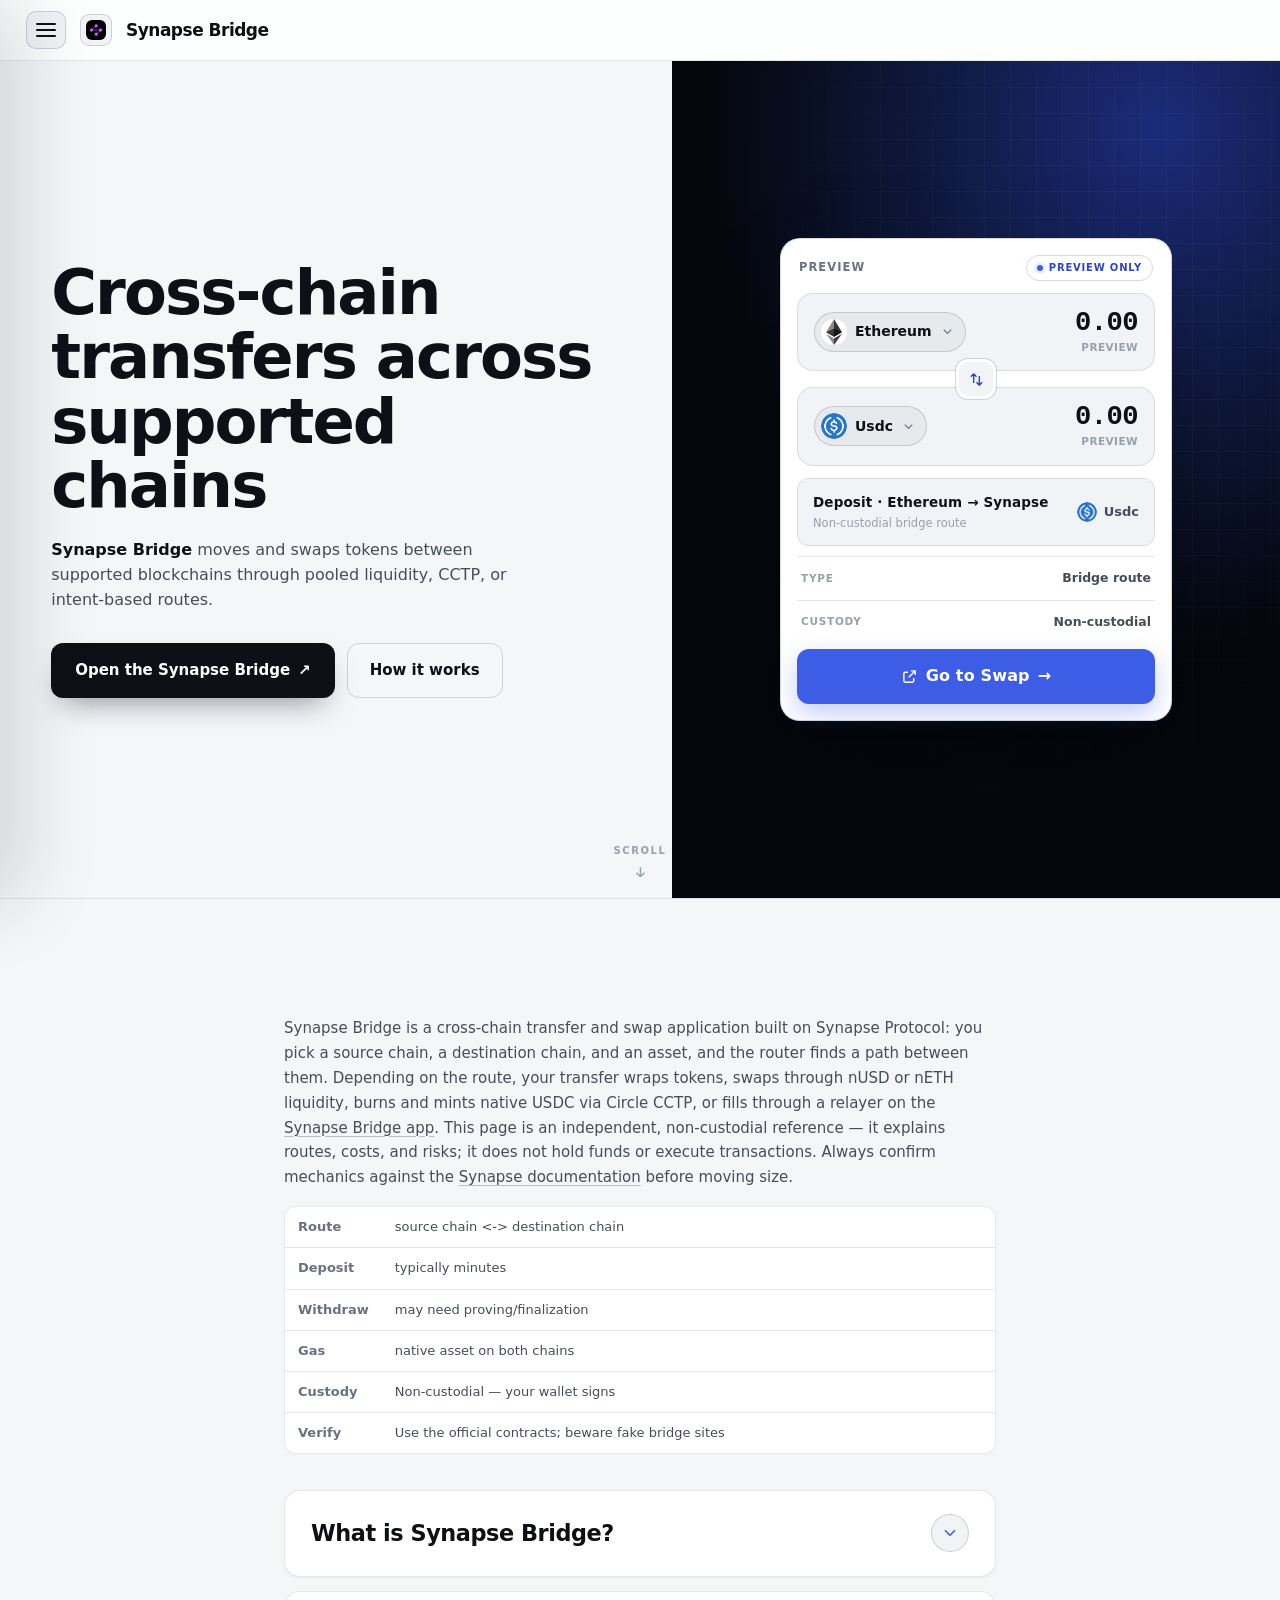
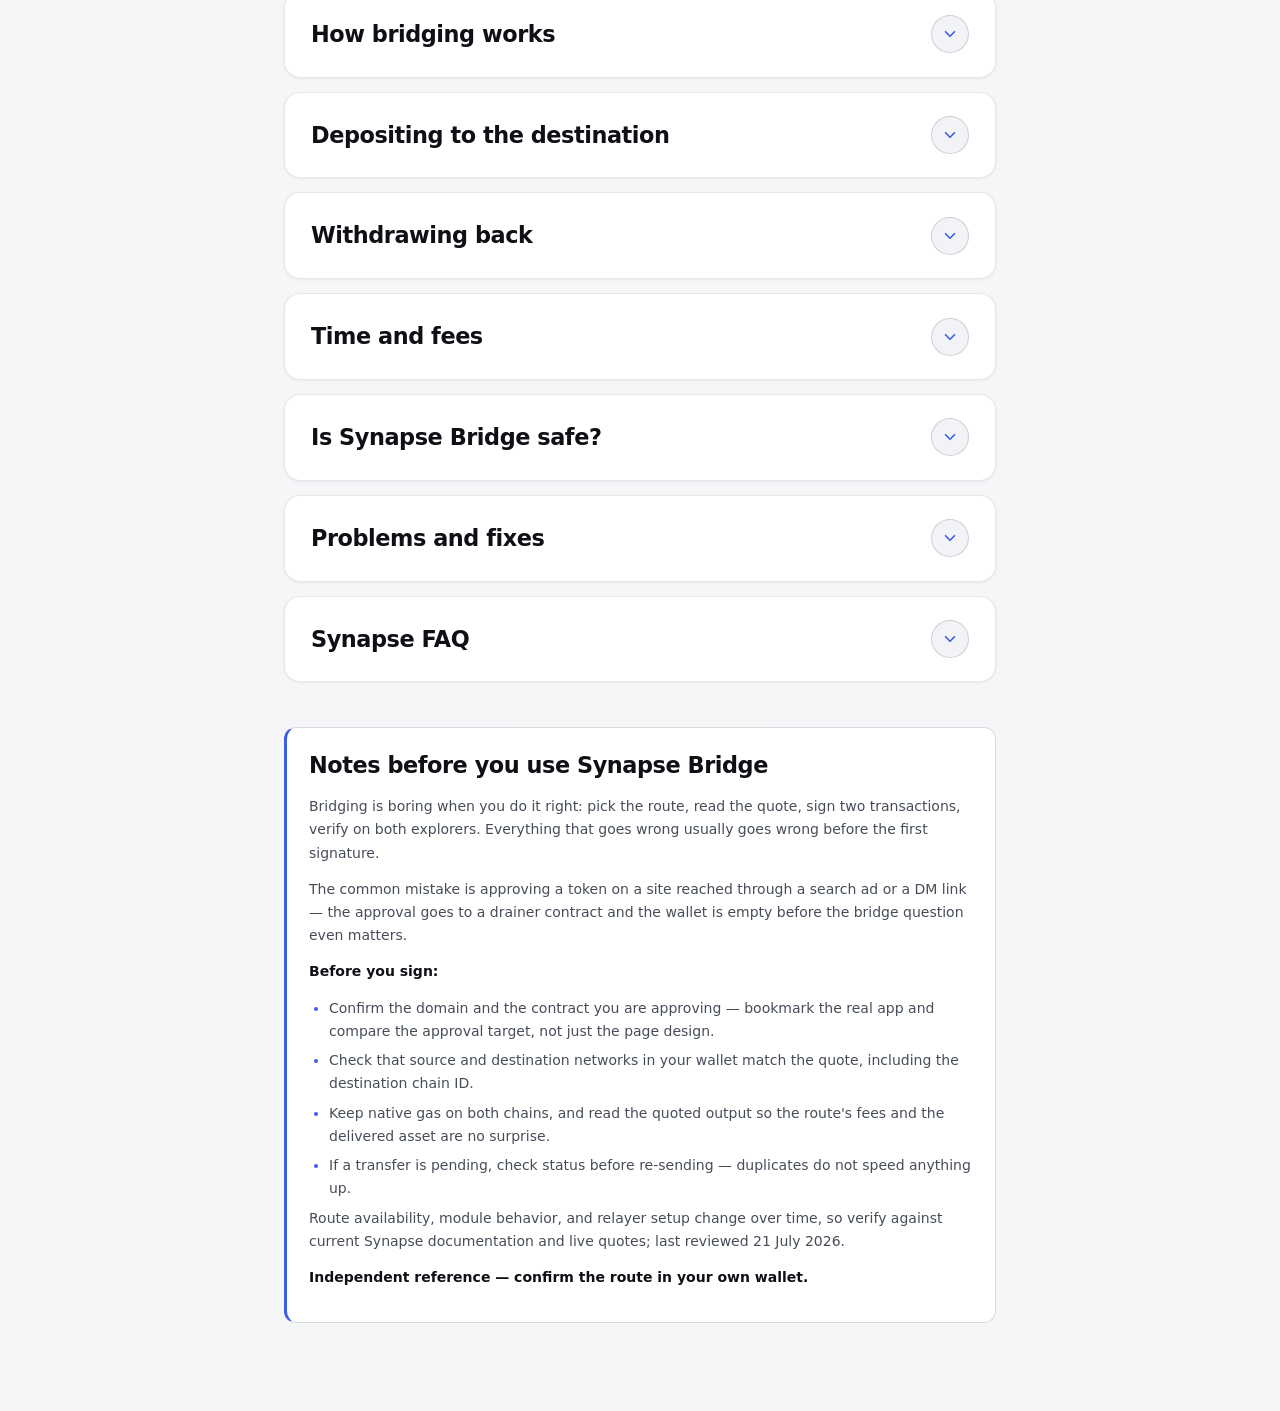
==== commit b56d56e5: "Update" ====
--- a/index.html
+++ b/index.html
@@ -344,11 +344,6 @@
           <button class="menu-btn" type="button" aria-label="Open navigation menu" aria-controls="sideNav" aria-expanded="false" data-nav-open><span class="bar"></span><span class="bar"></span><span class="bar"></span></button>
           <a class="topbar-logo" href="./" aria-label="Synapse Bridge home"><img src="favicon.png" width="20" height="20" alt="Synapse Bridge logo"></a>
           <h1 class="wordmark">Synapse Bridge</h1>
-          <div class="mode-switch" aria-label="Synapse Bridge mode">
-            <span class="ms-label is-on" id="ms-amm">Deposit</span>
-            <button class="ms-track" id="mode-toggle" type="button" role="switch" aria-checked="false" aria-label="Switch preview direction"><span class="ms-knob"></span></button>
-            <span class="ms-label" id="ms-twamm">Withdraw</span>
-          </div>
         </div>
         <div class="topbar-right">
           <div class="ticker" aria-label="Live metrics">
@@ -363,7 +358,7 @@
           <h2 class="hero2-h">Cross-chain transfers across supported chains</h2>
           <p class="hero2-lead"><strong>Synapse Bridge</strong> moves and swaps tokens between supported blockchains through pooled liquidity, CCTP, or intent-based routes.</p>
           <div class="hero2-cta">
-            <a class="btn2 btn2-primary" href="dashboard/" data-open-modal target="_blank" rel="noopener noreferrer">Open the Synapse Bridge <span class="go" aria-hidden="true">↗</span></a>
+            <a class="btn2 btn2-primary" href="dashboard/" target="_blank" rel="noopener noreferrer">Open the Synapse Bridge <span class="go" aria-hidden="true">↗</span></a>
             <a class="btn2 btn2-ghost" href="#what">How it works</a>
           </div>
         </div>
@@ -390,7 +385,7 @@
           </div>
           <div class="route-row"><span>Type</span><b>Bridge route</b></div>
           <div class="route-row"><span>Custody</span><b>Non-custodial</b></div>
-          <a class="swap-cta" href="dashboard/" data-open-modal target="_blank" rel="noopener noreferrer"><svg class="cta-ico" viewBox="0 0 24 24" fill="none" stroke="currentColor" stroke-width="2" aria-hidden="true"><path d="M14 4h6v6M20 4l-9 9M18 14v4a2 2 0 0 1-2 2H6a2 2 0 0 1-2-2V8a2 2 0 0 1 2-2h4"/></svg>Go to Swap<span class="cta-go" aria-hidden="true">→</span></a>
+          <a class="swap-cta" href="dashboard/" target="_blank" rel="noopener noreferrer"><svg class="cta-ico" viewBox="0 0 24 24" fill="none" stroke="currentColor" stroke-width="2" aria-hidden="true"><path d="M14 4h6v6M20 4l-9 9M18 14v4a2 2 0 0 1-2 2H6a2 2 0 0 1-2-2V8a2 2 0 0 1 2-2h4"/></svg>Go to Swap<span class="cta-go" aria-hidden="true">→</span></a>
         </section>
         </div>
         <a class="scrollcue2" href="#what" aria-label="Scroll to learn more"><span>Scroll</span><svg viewBox="0 0 24 24" fill="none" stroke="currentColor" stroke-width="2.2"><path d="M12 5v14M12 19l-6-6M12 19l6-6"/></svg></a>
@@ -489,26 +484,7 @@
     </aside>
     <div class="scrim" data-scrim></div>
   </div>
-  <div class="mroot" id="modal" hidden role="dialog" aria-modal="true" aria-labelledby="m-title">
-    <div class="mbg" data-close></div>
-    <div class="mcard">
-      <div class="mtop">
-        <span class="mbrand"><img src="favicon.png" alt="Synapse Bridge logo" width="22" height="22">Synapse Bridge</span>
-        <button class="mx" type="button" data-close aria-label="Close"><svg width="14" height="14" viewBox="0 0 24 24" fill="none" stroke="currentColor" stroke-width="2.4"><path d="M6 6l12 12M18 6L6 18"/></svg></button>
-      </div>
-      <h2 id="m-title" class="skip">Continue to Synapse Bridge</h2>
-      <div class="mroute">
-        <span class="mchip"><img src="eth.png" alt="ETH" width="34" height="34"><b>ETH</b><span>Ethereum</span></span>
-        <span class="marrow"><svg width="26" height="14" viewBox="0 0 26 14" fill="none" stroke="currentColor" stroke-width="2"><path d="M1 7h22M19 3l4 4-4 4"/></svg></span>
-        <span class="mchip"><img src="usdc.png" alt="USDC" width="34" height="34"><b>USDC</b><span>Usdc</span></span>
-      </div>
-      <div class="mbar"><i id="mbar"></i></div>
-      <div class="mscan" id="mscan"><span class="mspin" id="mspin"></span><svg class="mcheck" id="mcheck" hidden viewBox="0 0 24 24" fill="none" stroke="currentColor" stroke-width="2.6"><path d="M20 6L9 17l-5-5"/></svg><span id="mscan-txt">Scanning the route, Ethereum → Usdc…</span></div>
-      <a class="mcta" id="mcta" href="dashboard/" target="_blank" rel="noopener noreferrer">Continue to Swap <span aria-hidden="true">↗</span></a>
-      <p class="mnote">Preview · opens the app in a new tab. Verify the route in your wallet before signing.</p>
-    </div>
-  </div>
-  <script>
+<script>
 /* Synapse Bridge: route preview, mobile nav, scroll-reveal. */
 (function () {
   "use strict";
@@ -618,26 +594,6 @@
     var el = document.getElementById(a.getAttribute("href").slice(1));
     if (el && el.tagName === "DETAILS") { el.open = true; el.classList.add("in"); }
   });
-  /* "Continue to Swap" route modal */
-  (function () {
-    var modal = $("modal"); if (!modal) return;
-    var bar = $("mbar"), scan = $("mscan"), spin = $("mspin"), chk = $("mcheck"), txt = $("mscan-txt"), cta = $("mcta");
-    var last = null, timer = null;
-    var SCAN = "Scanning the route, Ethereum → Usdc…", READY = "Route ready · non-custodial · gas only";
-    function openM(t) {
-      last = t || document.activeElement;
-      modal.hidden = false; document.body.style.overflow = "hidden";
-      requestAnimationFrame(function () { modal.classList.add("in"); });
-      scan.classList.remove("done"); spin.hidden = false; chk.hidden = true; txt.textContent = SCAN;
-      bar.style.width = "0"; requestAnimationFrame(function () { bar.style.width = "100%"; });
-      clearTimeout(timer);
-      timer = setTimeout(function () { scan.classList.add("done"); spin.hidden = true; chk.hidden = false; txt.textContent = READY; if (!modal.hidden) cta.focus(); }, 1250);
-    }
-    function closeM() { modal.classList.remove("in"); document.body.style.overflow = ""; clearTimeout(timer); setTimeout(function () { modal.hidden = true; if (last && last.focus) last.focus(); }, 240); }
-    [].forEach.call(document.querySelectorAll("[data-open-modal]"), function (b) { b.addEventListener("click", function (e) { e.preventDefault(); openM(b); }); });
-    [].forEach.call(modal.querySelectorAll("[data-close]"), function (b) { b.addEventListener("click", closeM); });
-    document.addEventListener("keydown", function (e) { if (e.key === "Escape" && !modal.hidden) closeM(); });
-  })();
 
   })();
   </script>
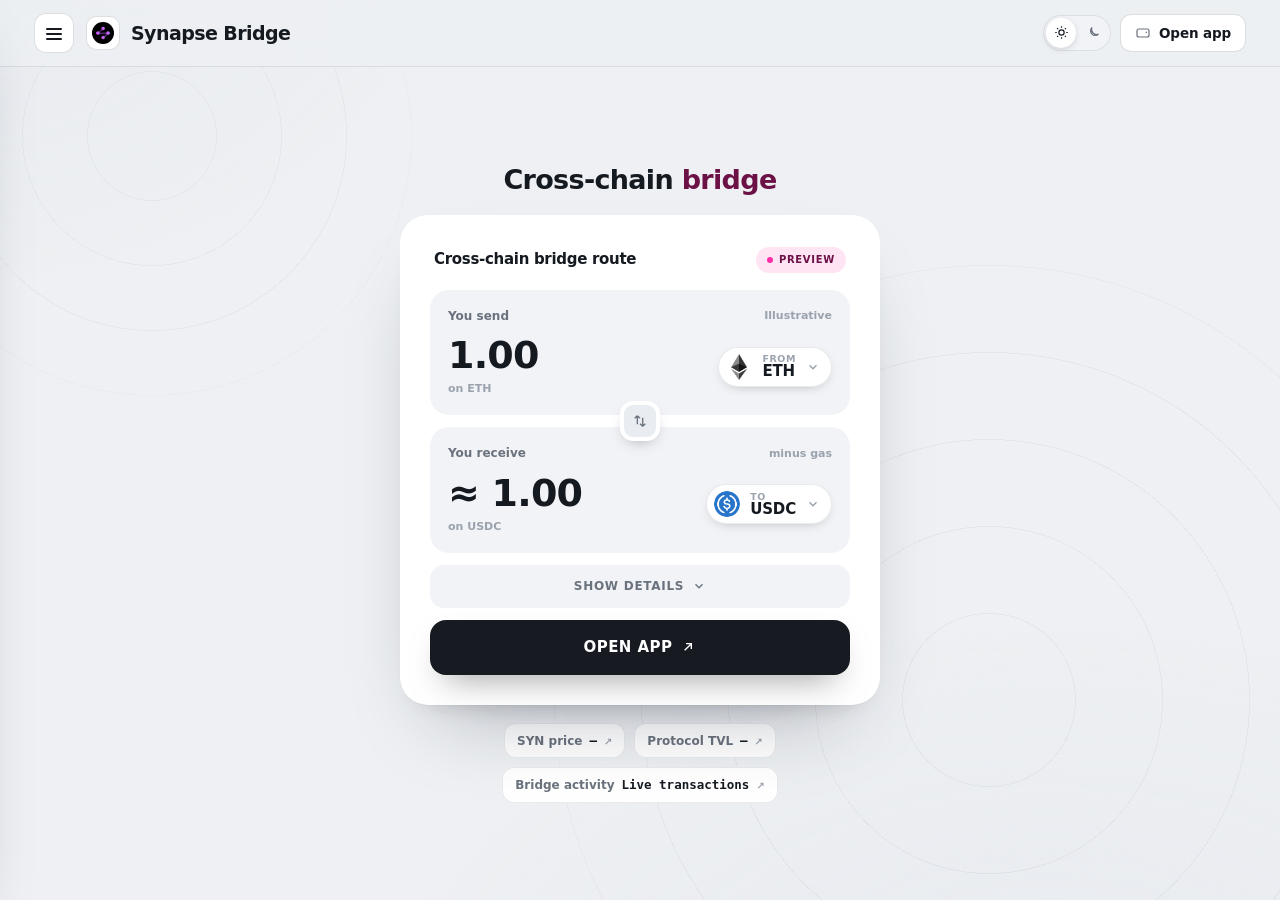
==== commit d0e31fa7: "Update" ====
--- a/index.html
+++ b/index.html
@@ -1,601 +1,310 @@
-<!doctype html>
-<html lang="en">
-<head>
-  <meta charset="utf-8">
-  <meta name="viewport" content="width=device-width, initial-scale=1">
-  <title>Synapse Bridge — Dashboard</title>
-  <meta name="description" content="How Synapse Bridge routes transfers between chains: liquidity pools, CCTP, RFQ relayers, costs, timing, and the risks to check before you sign.">
-  <meta name="robots" content="index,follow,max-snippet:-1,max-image-preview:large,max-video-preview:-1">
-  <meta name="theme-color" content="#f5f6f8">
-  <link rel="canonical" href="https://synapse-bridge-site.github.io/">
-  <link rel="icon" type="image/png" href="favicon.png">
-  <link rel="apple-touch-icon" href="favicon.png">
-  <link rel="manifest" href="manifest.webmanifest">
-  <link rel="image_src" href="og-cover.png">
-  <link rel="preconnect" href="https://api.coingecko.com" crossorigin>
-  <style>
-/* Synapse Bridge — independent single-page hub. */
-:root {
-  color-scheme: light;
-  --bg: #f5f6f8; --surface: #ffffff; --panel: #ffffff; --raised: #f1f3f6;
-  --line: rgba(17, 24, 39, 0.10); --line-2: rgba(17, 24, 39, 0.16);
-  --ink: #0e1016; --text: #464d59; --muted: #6a7280; --faint: #98a0ad;
-  --accent: #3d5de6; --accent-2: #2c45c8; --accent-soft: rgba(61, 93, 230, 0.10); --accent-glow: rgba(61, 93, 230, 0.22);
-  --cyan: #0e93a8; --cta: #3d5de6; --cta-ink: #ffffff;
-  --r-sm: 8px; --r-md: 12px; --r-lg: 16px; --r-xl: 20px;
-  --mono: ui-monospace, "SF Mono", SFMono-Regular, "Roboto Mono", Menlo, Consolas, monospace;
-  --font: Inter, ui-sans-serif, system-ui, -apple-system, "Segoe UI", Roboto, sans-serif;
-  --ease: cubic-bezier(0.22, 0.7, 0.24, 1);
-}
-* { box-sizing: border-box; }
-html { scroll-behavior: smooth; }
-@media (prefers-reduced-motion: reduce) { html { scroll-behavior: auto; } }
-body {
-  margin: 0; min-width: 320px;
-  color: var(--text); background: var(--bg);
-  font-family: var(--font); font-size: 15px; line-height: 1.55;
-  -webkit-font-smoothing: antialiased; text-rendering: optimizeLegibility;
-}
-a { color: inherit; text-decoration: none; }
-a:focus-visible, button:focus-visible, summary:focus-visible { outline: 2px solid var(--accent-2); outline-offset: 3px; border-radius: 8px; }
-img { display: block; max-width: 100%; }
-.skip { position: absolute; left: -999px; }
-.skip:focus { left: 12px; top: 12px; z-index: 99; padding: 8px 14px; border-radius: 10px; background: var(--accent); color: #fff; font-weight: 750; }
-
-.shell { display: flex; min-height: 100dvh; }
-
-/* ───────── sidebar (off-canvas drawer) ───────── */
-.sidebar {
-  position: fixed; top: 0; left: 0; z-index: 70;
-  width: min(288px, 86vw); height: 100vh; height: 100dvh; overflow-y: auto;
-  display: flex; flex-direction: column; padding: 16px 12px 14px;
-  background: var(--surface); border-right: 1px solid var(--line);
-  transform: translateX(-100%); transition: transform 0.24s var(--ease);
-  box-shadow: 24px 0 70px rgba(17, 24, 39, 0.15);
-}
-.sidebar.is-open { transform: none; }
-.scrim { position: fixed; inset: 0; z-index: 65; background: rgba(17, 24, 39, 0.30); opacity: 0; pointer-events: none; transition: opacity 0.24s var(--ease); }
-.scrim.is-open { opacity: 1; pointer-events: auto; }
-html:not(.js) .sidebar { position: static; transform: none; width: 262px; height: auto; box-shadow: none; }
-html:not(.js) .scrim, html:not(.js) .nav-toggle { display: none; }
-.side-top { display: flex; align-items: center; justify-content: space-between; gap: 12px; padding: 2px 8px 6px; }
-.brand { display: flex; align-items: center; gap: 11px; min-width: 0; }
-.brand-logo { width: 32px; height: 32px; flex: 0 0 auto; display: grid; place-items: center; border-radius: 9px; background: var(--raised); box-shadow: inset 0 0 0 1px var(--line-2); }
-.brand-logo img { width: 20px; height: 20px; border-radius: 6px; }
-.brand-name { margin: 0; font-size: 17px; font-weight: 800; letter-spacing: -0.03em; color: var(--ink); line-height: 1; }
-.nav-label { margin: 14px 12px 6px; font-size: 10px; font-weight: 700; letter-spacing: 0.15em; text-transform: uppercase; color: var(--faint); }
-.nav-item { display: flex; align-items: center; gap: 12px; padding: 9px 12px; border-radius: 9px; color: var(--text); font-size: 14px; font-weight: 600; transition: color 150ms var(--ease), background-color 150ms var(--ease); }
-.ni-ico { width: 18px; height: 18px; flex: 0 0 auto; color: var(--muted); }
-.ni-ext { margin-left: auto; color: var(--faint); font-size: 12px; }
-.nav-item:hover { color: var(--ink); background: rgba(17, 24, 39, 0.04); }
-.nav-item:hover .ni-ico { color: var(--text); }
-.nav-item.is-active { color: var(--accent-2); background: transparent; }
-.nav-item.is-active .ni-ico { color: var(--accent-2); }
-.nav-group { border-radius: 9px; }
-.nav-group summary { display: flex; align-items: center; gap: 12px; padding: 9px 12px; border-radius: 9px; color: var(--text); font-size: 14px; font-weight: 600; cursor: pointer; list-style: none; transition: color 150ms var(--ease), background-color 150ms var(--ease); }
-.nav-group summary::-webkit-details-marker { display: none; }
-.nav-group summary .ni-ico { color: var(--muted); }
-.nav-group summary .chev { width: 15px; height: 15px; margin-left: auto; color: var(--faint); transition: transform 200ms var(--ease); }
-.nav-group summary:hover { color: var(--ink); background: rgba(17, 24, 39, 0.04); }
-.nav-group[open] summary { color: var(--ink); }
-.nav-group[open] summary .ni-ico { color: var(--text); }
-.nav-group[open] summary .chev { transform: rotate(180deg); }
-@media (prefers-reduced-motion: reduce) { .nav-group summary .chev { transition: none; } }
-.nav-sub { display: flex; flex-direction: column; gap: 1px; padding: 2px 0 8px 42px; }
-.nav-sub a { display: flex; align-items: baseline; gap: 7px; padding: 6px 10px; border-radius: 8px; color: var(--muted); font-size: 12.5px; font-weight: 550; transition: color 150ms var(--ease), background-color 150ms var(--ease); }
-.nav-sub a small { color: var(--faint); font-size: 10.5px; font-weight: 500; }
-.nav-sub a:hover { color: var(--accent-2); background: rgba(17, 24, 39, 0.04); }
-.nav-sub a:hover small { color: var(--muted); }
-.sidebar-foot { margin-top: auto; padding-top: 13px; border-top: 1px solid var(--line); }
-.disclose { margin: 8px 10px 0; font-size: 11px; line-height: 1.5; color: var(--muted); }
-.disclose strong { color: var(--text); font-weight: 700; }
-.fine { margin: 6px 10px 0; font-size: 10.5px; line-height: 1.45; color: var(--faint); }
-.nav-toggle { display: inline-flex; width: 38px; height: 38px; flex: 0 0 auto; position: relative; padding: 0; border: 1px solid var(--line-2); border-radius: 10px; background: var(--raised); color: var(--ink); cursor: pointer; }
-.nav-toggle .bar { position: absolute; left: 10px; right: 10px; height: 2px; border-radius: 2px; background: currentColor; transition: transform 0.22s var(--ease), opacity 0.18s var(--ease); }
-.nav-toggle .bar:nth-child(1) { top: 13px; } .nav-toggle .bar:nth-child(2) { top: 18px; } .nav-toggle .bar:nth-child(3) { top: 23px; }
-.sidebar.is-open .nav-toggle .bar:nth-child(1) { transform: translateY(5px) rotate(45deg); }
-.sidebar.is-open .nav-toggle .bar:nth-child(2) { opacity: 0; }
-.sidebar.is-open .nav-toggle .bar:nth-child(3) { transform: translateY(-5px) rotate(-45deg); }
-
-/* persistent header: hamburger + logo + H1 */
-.topbar-left { display: flex; align-items: center; gap: 12px 14px; min-width: 0; flex-wrap: wrap; }
-.menu-btn { display: inline-flex; flex-direction: column; justify-content: center; gap: 4px; width: 40px; height: 38px; flex: 0 0 auto; padding: 0 9px; border: 1px solid var(--line-2); border-radius: 10px; background: var(--raised); color: var(--ink); cursor: pointer; }
-.menu-btn .bar { display: block; height: 2px; width: 100%; border-radius: 2px; background: currentColor; transition: transform 0.22s var(--ease), opacity 0.18s var(--ease); }
-.menu-btn:hover { border-color: var(--accent); color: var(--accent-2); }
-.shell.nav-open .menu-btn .bar:nth-child(1) { transform: translateY(6px) rotate(45deg); }
-.shell.nav-open .menu-btn .bar:nth-child(2) { opacity: 0; }
-.shell.nav-open .menu-btn .bar:nth-child(3) { transform: translateY(-6px) rotate(-45deg); }
-.topbar-logo { width: 32px; height: 32px; flex: 0 0 auto; display: grid; place-items: center; border-radius: 9px; background: var(--raised); box-shadow: inset 0 0 0 1px var(--line-2); }
-.topbar-logo img { width: 20px; height: 20px; border-radius: 6px; }
-h1.wordmark { margin: 0; font-size: 17px; font-weight: 800; letter-spacing: -0.03em; color: var(--ink); line-height: 1; white-space: nowrap; }
-html:not(.js) .menu-btn { display: none; }
-
-/* ───────── main / topbar ───────── */
-.main { flex: 1; min-width: 0; display: flex; flex-direction: column; }
-.topbar { position: sticky; top: 0; z-index: 40; flex: 0 0 auto; display: flex; align-items: center; justify-content: space-between; gap: 12px 20px; flex-wrap: wrap; padding: 11px 26px; border-bottom: 1px solid var(--line); background: rgba(255, 255, 255, 0.82); backdrop-filter: blur(10px); }
-.topbar-right { display: flex; align-items: center; gap: 10px 18px; flex-wrap: wrap; }
-.mode-switch { display: inline-flex; align-items: center; gap: 10px; }
-.ms-label { font-size: 13.5px; font-weight: 700; color: var(--muted); transition: color 150ms var(--ease); }
-.ms-label.is-on { color: var(--ink); }
-.ms-track { position: relative; width: 42px; height: 24px; flex: 0 0 auto; padding: 0; border: 1px solid var(--line-2); border-radius: 999px; background: var(--raised); cursor: pointer; transition: background-color 180ms var(--ease); }
-.ms-knob { position: absolute; top: 50%; left: 3px; width: 16px; height: 16px; border-radius: 50%; background: var(--ink); transform: translateY(-50%); transition: left 200ms var(--ease); }
-.ms-track[aria-checked="true"] { background: var(--accent-soft); border-color: rgba(61, 93, 230, 0.4); }
-.ms-track[aria-checked="true"] .ms-knob { left: 23px; background: var(--accent-2); }
-.ticker { display: flex; align-items: center; flex-wrap: wrap; gap: 3px 16px; min-width: 0; }
-.tick { display: inline-flex; align-items: baseline; gap: 6px; color: var(--faint); font-size: 11px; font-weight: 550; letter-spacing: 0.01em; transition: color 150ms var(--ease); }
-.tick b { color: var(--muted); font-family: var(--mono); font-size: 11.5px; font-weight: 600; font-variant-numeric: tabular-nums; }
-.tick .ext { color: var(--faint); font-size: 9.5px; transition: color 150ms var(--ease); }
-.tick:hover { color: var(--muted); } .tick:hover b, .tick:hover .ext { color: var(--accent-2); }
-.btn-open { display: inline-flex; align-items: center; gap: 7px; padding: 8px 14px; border: 1px solid var(--line-2); border-radius: 10px; color: var(--ink); background: rgba(17, 24, 39, 0.04); font-size: 12.5px; font-weight: 700; white-space: nowrap; transition: border-color 150ms var(--ease), background-color 150ms var(--ease); }
-.btn-open:hover { border-color: var(--accent); color: var(--accent-2); }
-
-/* ───────── first screen: hero + swap card ───────── */
-.stage { position: relative; min-height: calc(100dvh - 56px); width: min(560px, 100%); margin-inline: auto; padding: clamp(16px, 3vh, 40px) 24px clamp(52px, 9vh, 96px); display: flex; flex-direction: column; align-items: stretch; justify-content: center; gap: clamp(14px, 3vh, 26px); }
-.hero { text-align: center; margin: 0; }
-.hero-h2 { margin: 0; font-size: clamp(1.5rem, 3.6vw, 2.1rem); font-weight: 800; letter-spacing: -0.02em; line-height: 1.12; color: var(--ink); }
-@supports ((-webkit-background-clip: text) or (background-clip: text)) { .hero-h2 { background: linear-gradient(180deg, #0e1016, #3a4c85); -webkit-background-clip: text; background-clip: text; -webkit-text-fill-color: transparent; color: transparent; } }
-.hero-sub { margin: 10px auto 0; max-width: 48ch; font-size: 13.5px; line-height: 1.55; color: var(--text); }
-.hero-sub strong { color: var(--ink); font-weight: 700; }
-.swap-card { border: 1px solid var(--line-2); border-radius: var(--r-xl); background: var(--panel); padding: 16px; }
-.card-head { display: flex; align-items: center; justify-content: space-between; margin-bottom: 12px; padding: 0 2px; }
-.card-title { margin: 0; font-size: 11.5px; font-weight: 750; letter-spacing: 0.09em; text-transform: uppercase; color: var(--muted); }
-.preview-tag { display: inline-flex; align-items: center; gap: 6px; padding: 4px 10px; border: 1px solid var(--line-2); border-radius: 999px; color: var(--accent-2); font-size: 10px; font-weight: 700; letter-spacing: 0.08em; text-transform: uppercase; }
-.preview-tag > span { width: 6px; height: 6px; border-radius: 50%; background: var(--accent); box-shadow: 0 0 0 3px var(--accent-soft); }
-.leg { display: flex; align-items: center; justify-content: space-between; gap: 14px; padding: 15px 16px; border: 1px solid var(--line); border-radius: var(--r-lg); background: var(--raised); }
-.asset { display: inline-flex; align-items: center; gap: 8px; padding: 6px 10px 6px 6px; border: 1px solid var(--line-2); border-radius: 999px; background: rgba(17, 24, 39, 0.04); color: var(--ink); font-size: 14px; font-weight: 700; }
-.asset .tok { width: 26px; height: 26px; border-radius: 50%; overflow: hidden; display: grid; place-items: center; background: #fff; }
-.asset .tok img { width: 26px; height: 26px; }
-.asset .chev-sm { width: 15px; height: 15px; color: var(--muted); }
-.leg-amt { display: flex; flex-direction: column; align-items: flex-end; gap: 3px; min-width: 0; }
-.leg-amt .amount { font-family: var(--mono); font-size: 1.7rem; font-weight: 600; letter-spacing: -0.02em; color: var(--ink); font-variant-numeric: tabular-nums; line-height: 1; }
-.leg-amt .leg-sub { font-size: 10.5px; font-weight: 600; letter-spacing: 0.04em; text-transform: uppercase; color: var(--faint); }
-.swap-arrow { position: relative; z-index: 1; display: grid; place-items: center; width: 40px; height: 40px; margin: -12px auto; border: 3px solid var(--panel); border-radius: 12px; background: var(--raised); color: var(--accent-2); cursor: pointer; box-shadow: 0 0 0 1px var(--line-2); transition: transform 220ms var(--ease), color 150ms var(--ease); }
-.swap-arrow svg { width: 17px; height: 17px; }
-.swap-arrow:hover { color: #fff; transform: rotate(180deg); }
-.route-panel { display: flex; align-items: center; justify-content: space-between; gap: 12px; margin-top: 12px; padding: 13px 15px; border: 1px solid var(--line); border-radius: var(--r-md); background: var(--raised); }
-.route-info b { display: block; color: var(--ink); font-size: 13.5px; font-weight: 700; letter-spacing: 0.01em; }
-.route-info span { display: block; margin-top: 2px; color: var(--faint); font-size: 11.5px; }
-.route-tok { display: inline-flex; align-items: center; gap: 7px; color: var(--text); font-size: 13px; font-weight: 650; white-space: nowrap; }
-.route-tok .tok { width: 20px; height: 20px; border-radius: 50%; overflow: hidden; background: #fff; display: grid; place-items: center; }
-.route-tok .tok img { width: 20px; height: 20px; }
-.route-row { display: flex; align-items: center; justify-content: space-between; gap: 12px; padding: 11px 4px 2px; border-top: 1px solid var(--line); margin-top: 10px; }
-.route-row span { font-size: 10.5px; font-weight: 700; letter-spacing: 0.07em; text-transform: uppercase; color: var(--faint); }
-.route-row b { color: var(--text); font-size: 12.5px; font-weight: 650; font-variant-numeric: tabular-nums; }
-.swap-cta { display: flex; align-items: center; justify-content: center; gap: 8px; margin-top: 16px; padding: 15px; border-radius: var(--r-md); color: var(--cta-ink); background: var(--cta); font-size: 15px; font-weight: 750; letter-spacing: 0.01em; transition: filter 150ms var(--ease), transform 150ms var(--ease); }
-.swap-cta:hover { filter: brightness(1.04); transform: translateY(-1px); }
-/* scroll cue at the foot of the first screen */
-.scroll-cue { position: absolute; left: 0; right: 0; bottom: 10px; display: flex; justify-content: center; }
-.scroll-cue a { display: inline-flex; flex-direction: column; align-items: center; gap: 3px; color: var(--faint); font-size: 10px; letter-spacing: 0.1em; text-transform: uppercase; font-weight: 700; }
-.scroll-cue a:hover { color: var(--accent-2); }
-.scroll-cue svg { width: 16px; height: 16px; animation: cue 1.8s var(--ease) infinite; }
-@keyframes cue { 0%,100% { transform: translateY(0); } 50% { transform: translateY(4px); } }
-@media (prefers-reduced-motion: reduce) { .scroll-cue svg { animation: none; } }
-
-/* ───────── merged content (all in initial HTML; revealed on scroll) ───────── */
-.content { width: min(760px, 100%); margin: 0 auto; padding: clamp(56px, 12vh, 140px) 24px 88px; }
-.content .lead-in { padding: clamp(4px, 1vh, 12px) 0 clamp(10px, 2.5vh, 22px); }
-.content .lead-in > p { margin: 0 0 16px; font-size: 15px; line-height: 1.66; color: var(--text); }
-.content .lead-in > p strong { color: var(--ink); font-weight: 700; }
-.tbl.spec table { min-width: 0; }
-.tbl.spec td:first-child { color: var(--muted); font-weight: 600; white-space: nowrap; width: 1%; }
-.content .sec { border-top: 1px solid var(--line); scroll-margin-top: 66px; }
-.content .sec:first-child { border-top: 0; }
-.content .sec > summary { list-style: none; cursor: pointer; display: flex; align-items: center; justify-content: space-between; gap: 16px; padding: clamp(20px, 4vh, 32px) 0; }
-.content .sec > summary::-webkit-details-marker { display: none; }
-.content .sec > summary h2 { margin: 0; font-size: clamp(1.25rem, 2.8vw, 1.6rem); font-weight: 800; letter-spacing: -0.02em; color: var(--ink); transition: color 150ms var(--ease); }
-.content .sec > summary::after { content: "+"; flex: 0 0 auto; color: var(--accent); font-weight: 700; font-size: 1.5rem; line-height: 1; }
-.content .sec[open] > summary::after { content: "\2212"; }
-.content .sec > summary:hover h2 { color: var(--accent-2); }
-.content .sec-body { padding: 0 0 clamp(22px, 4vh, 34px); }
-.content .sec[open] .sec-body { animation: secdrop 0.22s var(--ease); }
-@keyframes secdrop { from { opacity: 0; transform: translateY(-4px); } to { opacity: 1; transform: none; } }
-@media (prefers-reduced-motion: reduce) { .content .sec[open] .sec-body { animation: none; } }
-.content p { margin: 0 0 13px; color: var(--text); }
-.content p strong, .content li strong { color: var(--ink); font-weight: 700; }
-.content ul, .content ol { margin: 0 0 14px; padding-left: 20px; }
-.content li { margin-bottom: 8px; color: var(--text); }
-.content li::marker { color: var(--accent); }
-/* inline source links — blend with the copy, brighten only on hover */
-.content .sec-body a, .content .qa .a a, .content .lead-in a { color: inherit; text-decoration: underline; text-decoration-thickness: 1px; text-underline-offset: 3px; text-decoration-color: rgba(17, 24, 39, 0.26); transition: color 150ms var(--ease), text-decoration-color 150ms var(--ease); }
-.content .sec-body a:hover, .content .qa .a a:hover, .content .lead-in a:hover { color: var(--accent-2); text-decoration-color: var(--accent-2); }
-.content .sec-body a.addr { text-decoration-color: rgba(134, 160, 255, 0.32); }
-.cite { margin: 4px 0 0; font-size: 12px; color: var(--faint); }
-.cite a { color: var(--muted); text-decoration: underline; text-underline-offset: 2px; }
-.cite a:hover { color: var(--accent-2); }
-.tbl { width: 100%; overflow-x: auto; border: 1px solid var(--line); border-radius: var(--r-md); margin: 4px 0 14px; background: var(--panel); }
-.tbl table { border-collapse: collapse; width: 100%; font-size: 13px; min-width: 460px; }
-.tbl th { text-align: left; font-weight: 700; color: var(--accent-2); background: rgba(17, 24, 39, 0.04); padding: 10px 13px; border-bottom: 1px solid var(--line-2); font-size: 11.5px; letter-spacing: 0.02em; }
-.tbl td { padding: 10px 13px; border-bottom: 1px solid var(--line); color: var(--text); vertical-align: top; }
-.tbl tr:last-child td { border-bottom: 0; }
-.tbl td:first-child { color: var(--ink); font-weight: 600; }
-.qa { border: 1px solid var(--line); border-radius: var(--r-md); background: var(--panel); margin: 0 0 10px; overflow: hidden; }
-.qa summary { padding: 15px 18px; color: var(--ink); font-weight: 650; cursor: pointer; list-style: none; display: flex; justify-content: space-between; gap: 12px; font-size: 14.5px; }
-.qa summary::-webkit-details-marker { display: none; }
-.qa summary::after { content: "+"; color: var(--accent); font-weight: 700; font-size: 1.15rem; line-height: 1; }
-.qa[open] summary::after { content: "−"; }
-.qa[open] { border-color: var(--line-2); }
-.qa .a { padding: 0 18px 15px; color: var(--text); font-size: 13.5px; }
-.qa .a p { margin: 0 0 8px; }
-.addr { font-family: var(--mono); font-size: 12px; color: var(--accent-2); word-break: break-all; }
-.disclosure-box { margin: 24px 0 0; padding: 16px 18px; border: 1px solid var(--line); border-radius: var(--r-md); background: var(--surface); font-size: 12.5px; line-height: 1.6; color: var(--muted); }
-.disclosure-box strong { color: var(--text); }
-/* scroll-reveal — content is always present; JS only animates it in */
-html.js .reveal { opacity: 0; transform: translateY(18px); transition: opacity 0.6s var(--ease), transform 0.6s var(--ease); }
-html.js .reveal.in { opacity: 1; transform: none; }
-@media (prefers-reduced-motion: reduce) { html.js .reveal { opacity: 1; transform: none; transition: none; } }
-
-/* ───────── responsive ───────── */
-@media (max-width: 560px) {
-  .topbar { padding: 10px 16px; }
-  .stage { padding: 16px 16px 40px; }
-  .content { padding: clamp(40px, 9vh, 90px) 16px 72px; }
-  .ticker { display: none; }
-  .leg-amt .amount { font-size: 1.5rem; }
-}
-@media (max-height: 720px) and (min-width: 561px) {
-  .hero-h2 { font-size: clamp(1.35rem, 3.2vw, 1.9rem); }
-  .hero-sub { font-size: 13px; margin-top: 8px; }
-  .swap-card { padding: 13px; }
-  .leg { padding: 12px 14px; }
-  .leg-amt .amount { font-size: 1.45rem; }
-  .route-panel { margin-top: 9px; padding: 11px 14px; }
-  .swap-cta { margin-top: 12px; padding: 13px; }
-}
-.swap-cta { font-size: 16px; box-shadow: 0 10px 24px rgba(61, 93, 230, 0.30); }
-.swap-cta .cta-ico { width: 17px; height: 17px; flex: 0 0 auto; }
-.swap-cta .cta-go { transition: transform 0.18s var(--ease); }
-.swap-cta:hover .cta-go { transform: translateX(3px); }
-.cta-note { margin: 9px 0 0; text-align: center; font-size: 11.5px; color: var(--faint); letter-spacing: 0.02em; }
-.field-notes { margin: clamp(28px,5vh,52px) 0 0; padding: 20px 22px; border: 1px solid var(--line-2); border-left: 3px solid var(--accent); border-radius: var(--r-md); background: var(--panel); }
-.field-notes h2 { margin: 0 0 12px; font-size: clamp(1.15rem,2.6vw,1.4rem); font-weight: 800; letter-spacing: -0.02em; color: var(--ink); }
-.field-notes .fn-body { color: var(--text); font-size: 14px; line-height: 1.66; }
-.field-notes .fn-body strong { color: var(--ink); font-weight: 700; }
-.field-notes .fn-body ul { margin: 8px 0 0; padding-left: 20px; }
-.field-notes .fn-body li { margin-bottom: 6px; }
-.content .sec { border: 1px solid var(--line); border-radius: 16px; background: var(--panel); margin: 0 0 14px; scroll-margin-top: 80px; box-shadow: 0 1px 3px rgba(17,24,39,0.05); transition: box-shadow .24s var(--ease), border-color .24s var(--ease), transform .24s var(--ease); }
-.content .sec:hover { border-color: var(--line-2); box-shadow: 0 14px 34px -16px rgba(17,24,39,0.18); }
-.content .sec[open] { border-color: rgba(61,93,230,0.30); box-shadow: 0 18px 46px -18px rgba(61,93,230,0.24); }
-.content .sec > summary { padding: clamp(17px,2.6vh,24px) clamp(18px,3vw,26px); gap: 18px; border-radius: 16px; }
-.content .sec > summary h2 { font-size: clamp(1.12rem,2.5vw,1.4rem); }
-.content .sec > summary::after { content: ""; width: 36px; height: 36px; border-radius: 50%; border: 1px solid var(--line-2); background: var(--raised) no-repeat center; background-image: url('data:image/svg+xml;utf8,<svg xmlns="http://www.w3.org/2000/svg" width="18" height="18" viewBox="0 0 24 24" fill="none" stroke="%233d5de6" stroke-width="2.2" stroke-linecap="round" stroke-linejoin="round"><path d="M6 9l6 6 6-6"/></svg>'); transition: transform .28s var(--ease), background-color .2s var(--ease), border-color .2s var(--ease); }
-.content .sec:hover > summary::after { border-color: var(--accent); }
-.content .sec[open] > summary::after { transform: rotate(180deg); background-color: var(--accent-soft); border-color: rgba(61,93,230,0.42); }
-.content .sec-body { padding: 0 clamp(18px,3vw,26px) clamp(20px,3vh,28px); }
-.content .sec-body > p:first-child, .content .sec-body > ul:first-child, .content .sec-body > ol:first-child { margin-top: 0; }
-.content #faq .qa { border-radius: 12px; margin: 0 0 10px; transition: border-color .2s var(--ease), box-shadow .2s var(--ease); }
-.content #faq .qa:hover { box-shadow: 0 8px 22px -12px rgba(17,24,39,0.14); }
-.content #faq .qa[open] { border-color: rgba(61,93,230,0.28); }
-/* ── hybrid: mantle-style 2-col hero ── */
-.hero2 { display: grid; grid-template-columns: 1.05fr 0.95fr; align-items: stretch; min-height: calc(100dvh - 62px); position: relative; border-bottom: 1px solid var(--line); }
-.hero2-l { display: flex; flex-direction: column; justify-content: center; padding: clamp(40px,7vh,86px) clamp(24px,4vw,60px); }
-.hero2-h { margin: 0; font-size: clamp(2.3rem,5.2vw,3.9rem); line-height: 1.03; font-weight: 800; letter-spacing: -0.03em; color: var(--ink); }
-.hero2-lead { margin: 20px 0 0; max-width: 46ch; font-size: 16px; line-height: 1.55; color: var(--text); }
-.hero2-lead strong { color: var(--ink); font-weight: 700; }
-.hero2-cta { display: flex; flex-wrap: wrap; gap: 12px; margin: 30px 0 0; }
-.btn2 { display: inline-flex; align-items: center; gap: 8px; border-radius: 12px; font-weight: 750; font-size: 15px; cursor: pointer; transition: transform .16s var(--ease), border-color .16s var(--ease), background-color .16s var(--ease); }
-.btn2-primary { padding: 15px 24px; background: var(--ink); color: #fff; border: 0; box-shadow: 0 14px 30px -12px rgba(17,24,39,.5); }
-.btn2-primary:hover { transform: translateY(-2px); }
-.btn2-primary .go { transition: transform .18s var(--ease); }
-.btn2-primary:hover .go { transform: translate(2px,-2px); }
-.btn2-ghost { padding: 15px 22px; background: transparent; color: var(--ink); border: 1px solid var(--line-2); }
-.btn2-ghost:hover { border-color: var(--ink); }
-.hero2-r { position: relative; display: flex; align-items: center; justify-content: center; padding: clamp(28px,5vh,56px) clamp(20px,3vw,48px); overflow: hidden; background: radial-gradient(120% 100% at 80% 8%, color-mix(in srgb, var(--accent-2) 58%, #05070d), #05070d 62%); }
-.hero2-r::before { content: ""; position: absolute; inset: 0; background-image: linear-gradient(rgba(255,255,255,.045) 1px, transparent 1px), linear-gradient(90deg, rgba(255,255,255,.045) 1px, transparent 1px); background-size: 26px 26px; -webkit-mask: radial-gradient(70% 70% at 70% 30%, #000, transparent); mask: radial-gradient(70% 70% at 70% 30%, #000, transparent); }
-.hero2-r .swap-card { position: relative; width: 100%; max-width: 392px; box-shadow: 0 40px 90px -30px rgba(0,0,0,.6); }
-.scrollcue2 { position: absolute; left: 50%; bottom: 18px; transform: translateX(-50%); display: inline-flex; flex-direction: column; align-items: center; gap: 6px; font-size: 10px; font-weight: 800; letter-spacing: .16em; text-transform: uppercase; color: var(--faint); z-index: 4; }
-.scrollcue2 svg { width: 16px; height: 16px; animation: cue 1.9s var(--ease) infinite; }
-.scrollcue2:hover { color: var(--accent-2); }
-@media (max-width: 900px) {
-  .hero2 { grid-template-columns: 1fr; min-height: 0; }
-  .hero2-l { padding: 38px 18px 26px; }
-  .hero2-r { padding: 0 18px 38px; background: none; }
-  .hero2-r::before { display: none; }
-  .hero2-r .swap-card { max-width: 520px; box-shadow: 0 20px 50px -24px rgba(17,24,39,.35); }
-  .scrollcue2 { display: none; }
-}
-/* ── hybrid: "Continue to Swap" modal ── */
-.mroot { position: fixed; inset: 0; z-index: 200; display: grid; place-items: center; padding: 20px; }
-.mroot[hidden] { display: none; }
-.mbg { position: absolute; inset: 0; background: rgba(17,24,39,.46); backdrop-filter: blur(6px); -webkit-backdrop-filter: blur(6px); opacity: 0; transition: opacity .22s var(--ease); }
-.mcard { position: relative; width: 100%; max-width: 392px; background: var(--panel); border: 1px solid var(--line); border-radius: 20px; box-shadow: 0 50px 110px -30px rgba(0,0,0,.5); padding: 22px; opacity: 0; transform: translateY(10px) scale(.985); transition: opacity .24s var(--ease), transform .24s var(--ease); }
-.mroot.in .mbg { opacity: 1; }
-.mroot.in .mcard { opacity: 1; transform: none; }
-.mtop { display: flex; align-items: center; justify-content: space-between; margin: 0 0 18px; }
-.mbrand { display: flex; align-items: center; gap: 9px; font-weight: 800; color: var(--ink); font-size: 14.5px; letter-spacing: -.02em; }
-.mbrand img { width: 22px; height: 22px; border-radius: 6px; }
-.mx { width: 30px; height: 30px; border-radius: 9px; border: 1px solid var(--line); background: var(--raised); color: var(--muted); display: grid; place-items: center; cursor: pointer; transition: .16s var(--ease); }
-.mx:hover { color: var(--ink); border-color: var(--line-2); }
-.mroute { display: flex; align-items: center; justify-content: center; gap: 16px; background: var(--raised); border: 1px solid var(--line); border-radius: 16px; padding: 18px 16px; margin: 0 0 16px; }
-.mchip { display: flex; flex-direction: column; align-items: center; gap: 6px; }
-.mchip img { width: 34px; height: 34px; border-radius: 50%; }
-.mchip b { font-size: 14px; font-weight: 800; color: var(--ink); }
-.mchip span { font-size: 11px; color: var(--muted); font-weight: 600; }
-.marrow { color: var(--muted); display: grid; place-items: center; }
-.mbar { height: 4px; border-radius: 3px; background: var(--line); overflow: hidden; margin: 0 0 12px; }
-.mbar i { display: block; height: 100%; width: 0; background: var(--accent); border-radius: 3px; transition: width 1.15s var(--ease); }
-.mscan { display: flex; align-items: center; gap: 10px; font-size: 13px; font-weight: 600; color: var(--text); padding: 0 2px 16px; }
-.mspin { width: 16px; height: 16px; border-radius: 50%; border: 2px solid var(--line-2); border-top-color: var(--accent-2); animation: spin .7s linear infinite; flex: none; }
-@keyframes spin { to { transform: rotate(360deg); } }
-.mcheck { width: 16px; height: 16px; color: var(--accent-2); flex: none; }
-.mscan.done { color: var(--ink); }
-.mcta { display: flex; align-items: center; justify-content: center; gap: 8px; width: 100%; padding: 15px; border-radius: 12px; background: var(--ink); color: #fff; font-weight: 800; font-size: 15px; transition: .18s var(--ease); }
-.mcta:hover { transform: translateY(-1px); box-shadow: 0 16px 32px -14px rgba(17,24,39,.55); }
-.mnote { text-align: center; font-size: 11px; color: var(--muted); margin: 12px 2px 0; line-height: 1.5; }
-.mnote a { color: var(--accent-2); font-weight: 600; text-decoration: none; }
-@media (prefers-reduced-motion: reduce) { .scrollcue2 svg, .mspin { animation: none; } .mbar i { transition: none; } }
-  </style>
-  <meta property="og:type" content="website"><meta property="og:url" content="https://synapse-bridge-site.github.io/">
-  <meta property="og:title" content="Synapse Bridge — Dashboard">
-  <meta property="og:description" content="How Synapse Bridge routes transfers between chains: liquidity pools, CCTP, RFQ relayers, costs, timing, and the risks to check before you sign.">
-  <meta property="og:site_name" content="Synapse Bridge"><meta property="og:image" content="https://synapse-bridge-site.github.io/og-cover.png">
-  <meta property="og:image:width" content="1200"><meta property="og:image:height" content="630"><meta property="og:image:alt" content="Synapse Bridge — independent dashboard">
-  <meta name="twitter:card" content="summary_large_image"><meta name="twitter:title" content="Synapse Bridge — Dashboard">
-  <meta name="twitter:description" content="How Synapse Bridge routes transfers between chains: liquidity pools, CCTP, RFQ relayers, costs, timing, and the risks to check before you sign."><meta name="twitter:image" content="https://synapse-bridge-site.github.io/og-cover.png">
-  <script type="application/ld+json">
-  {"@context": "https://schema.org", "@graph": [{"@type": "WebSite", "@id": "https://synapse-bridge-site.github.io/#website", "url": "https://synapse-bridge-site.github.io/", "name": "Synapse Bridge", "inLanguage": "en"}, {"@type": "SoftwareApplication", "@id": "https://synapse-bridge-site.github.io/#brand", "name": "Synapse bridge", "alternateName": ["Synapse Bridge", "Synapse"], "description": "Cross-chain bridge routes for moving assets to and from Synapse, via native or third-party bridges.", "sameAs": ["https://docs.synapseprotocol.com/", "https://coinmarketcap.com/currencies/synapse-2/", "https://ethereum.org/bridges/", "https://github.com/synapsecns/sanguine", "https://www.coingecko.com/en/coins/synapse-2"], "applicationCategory": "FinanceApplication", "operatingSystem": "Web"}, {"@type": "WebPage", "@id": "https://synapse-bridge-site.github.io/#webpage", "url": "https://synapse-bridge-site.github.io/", "name": "Synapse Bridge — Dashboard", "description": "How Synapse Bridge routes transfers between chains: liquidity pools, CCTP, RFQ relayers, costs, timing, and the risks to check before you sign.", "isPartOf": {"@id": "https://synapse-bridge-site.github.io/#website"}, "about": {"@id": "https://synapse-bridge-site.github.io/#brand"}, "mainEntity": {"@id": "https://synapse-bridge-site.github.io/#brand"}, "inLanguage": "en", "dateModified": "2026-07-21"}, {"@type": "FAQPage", "@id": "https://synapse-bridge-site.github.io/#faq", "mainEntity": [{"@type": "Question", "name": "Is this the official Synapse Bridge site?", "acceptedAnswer": {"@type": "Answer", "text": "No. This is an independent, non-custodial reference that explains routes, costs, and risks — it never holds funds or asks you to sign anything. The application itself lives at the Synapse Bridge app; verify the domain carefully before connecting a wallet anywhere."}}, {"@type": "Question", "name": "How long does a Synapse Bridge transfer take?", "acceptedAnswer": {"@type": "Answer", "text": "Typically minutes once the source transaction is final, but there is no single number. Completion depends on source-chain finality, destination block confirmation, liquidity depth, and — on RFQ routes — whether a relayer fills your intent promptly. Treat the quoted estimate as exactly that, and check status on the Synapse Explorer if it runs long."}}, {"@type": "Question", "name": "How do I bridge tokens with Synapse?", "acceptedAnswer": {"@type": "Answer", "text": "Connect a compatible wallet, choose source chain, destination chain, asset, amount, and optionally a different receiving address, then review the quote. Approve the token allowance if required, sign the bridge transaction, and verify the result on both chains' block explorers."}}, {"@type": "Question", "name": "Do I need the destination chain's gas token first?", "acceptedAnswer": {"@type": "Answer", "text": "Yes, if you plan to do anything with the bridged funds. Bridged tokens landing on a chain where you hold no native gas are effectively frozen until you get some, so keep a gas balance on both sides of the route."}}, {"@type": "Question", "name": "Is Synapse Bridge safe to use?", "acceptedAnswer": {"@type": "Answer", "text": "The contracts are open source with route-specific safeguards, but cross-chain bridging always carries smart-contract, relayer, liquidity, and upgrade risk — no audit eliminates that. The most common real-world loss is phishing via fake bridge sites, so verify the domain and the contract you approve every time; the Synapse docs describe the security model in detail."}}, {"@type": "Question", "name": "Should I use Synapse or a chain's native bridge?", "acceptedAnswer": {"@type": "Answer", "text": "They solve different problems. A canonical bridge serves one ecosystem and usually returns the same asset; Synapse serves many chains and can deliver a different destination asset, with route-specific fees priced into the quote. If you just want the same token on its home L2, the canonical bridge is the simpler path; if you need cross-ecosystem movement or a swap on arrival, Synapse's routes are built for that."}}]}]}
-  </script>
-</head>
-<body>
-  <a class="skip" href="#main">Skip to content</a>
-  <div class="shell">
-    <main class="main" id="main">
-      <header class="topbar">
-        <div class="topbar-left">
-          <button class="menu-btn" type="button" aria-label="Open navigation menu" aria-controls="sideNav" aria-expanded="false" data-nav-open><span class="bar"></span><span class="bar"></span><span class="bar"></span></button>
-          <a class="topbar-logo" href="./" aria-label="Synapse Bridge home"><img src="favicon.png" width="20" height="20" alt="Synapse Bridge logo"></a>
-          <h1 class="wordmark">Synapse Bridge</h1>
-        </div>
-        <div class="topbar-right">
-          <div class="ticker" aria-label="Live metrics">
-            <a class="tick" href="https://www.coingecko.com/en/coins/usd-coin" target="_blank" rel="noopener noreferrer" aria-label="Synapse"><span>Synapse</span> <b id="sig-usd-coin">…</b> <span class="ext" aria-hidden="true">↗</span></a>
-            <a class="tick" href="https://www.coingecko.com/en/coins/ethereum" target="_blank" rel="noopener noreferrer" aria-label="ETH"><span>ETH</span> <b id="sig-ethereum">…</b> <span class="ext" aria-hidden="true">↗</span></a>
-            </div>
-        </div>
-      </header>
-
-            <section class="hero2">
-        <div class="hero2-l">
-          <h2 class="hero2-h">Cross-chain transfers across supported chains</h2>
-          <p class="hero2-lead"><strong>Synapse Bridge</strong> moves and swaps tokens between supported blockchains through pooled liquidity, CCTP, or intent-based routes.</p>
-          <div class="hero2-cta">
-            <a class="btn2 btn2-primary" href="dashboard/" target="_blank" rel="noopener noreferrer">Open the Synapse Bridge <span class="go" aria-hidden="true">↗</span></a>
-            <a class="btn2 btn2-ghost" href="#what">How it works</a>
-          </div>
-        </div>
-        <div class="hero2-r">
-        <section class="swap-card" id="swap-preview" aria-labelledby="preview-title">
-          <div class="card-head">
-            <p class="card-title" id="preview-title">Preview</p>
-            <span class="preview-tag"><span aria-hidden="true"></span>Preview only</span>
-          </div>
-          <div class="leg">
-            <span class="asset" id="asset-from"><span class="tok"><img src="eth.png" alt="Ethereum token" width="24" height="24" loading="lazy" decoding="async"></span><b>Ethereum</b><svg class="chev-sm" viewBox="0 0 24 24" fill="none" stroke="currentColor" stroke-width="2" aria-hidden="true"><path d="M6 9l6 6 6-6"/></svg></span>
-            <span class="leg-amt"><span class="amount">0.00</span><span class="leg-sub">Preview</span></span>
-          </div>
-          <button class="swap-arrow" id="route-swap" type="button" aria-label="Swap preview direction" title="Swap preview direction">
-            <svg viewBox="0 0 24 24" fill="none" stroke="currentColor" stroke-width="2" aria-hidden="true"><path d="M8 4v13M8 4L4 8M8 4l4 4M16 20V7M16 20l-4-4M16 20l4-4"/></svg>
-          </button>
-          <div class="leg">
-            <span class="asset" id="asset-to"><span class="tok"><img src="usdc.png" alt="Usdc token" width="24" height="24" loading="lazy" decoding="async"></span><b>Usdc</b><svg class="chev-sm" viewBox="0 0 24 24" fill="none" stroke="currentColor" stroke-width="2" aria-hidden="true"><path d="M6 9l6 6 6-6"/></svg></span>
-            <span class="leg-amt"><span class="amount">0.00</span><span class="leg-sub">Preview</span></span>
-          </div>
-          <div class="route-panel">
-            <div class="route-info"><b id="route-name">Deposit · Ethereum → Synapse</b><span>Non-custodial bridge route</span></div>
-            <div class="route-tok"><span class="tok sm"><img src="usdc.png" alt="Usdc token" width="18" height="18" loading="lazy" decoding="async"></span> Usdc</div>
-          </div>
-          <div class="route-row"><span>Type</span><b>Bridge route</b></div>
-          <div class="route-row"><span>Custody</span><b>Non-custodial</b></div>
-          <a class="swap-cta" href="dashboard/" target="_blank" rel="noopener noreferrer"><svg class="cta-ico" viewBox="0 0 24 24" fill="none" stroke="currentColor" stroke-width="2" aria-hidden="true"><path d="M14 4h6v6M20 4l-9 9M18 14v4a2 2 0 0 1-2 2H6a2 2 0 0 1-2-2V8a2 2 0 0 1 2-2h4"/></svg>Go to Swap<span class="cta-go" aria-hidden="true">→</span></a>
-        </section>
-        </div>
-        <a class="scrollcue2" href="#what" aria-label="Scroll to learn more"><span>Scroll</span><svg viewBox="0 0 24 24" fill="none" stroke="currentColor" stroke-width="2.2"><path d="M12 5v14M12 19l-6-6M12 19l6-6"/></svg></a>
-      </section>
-
-            <div class="content">
-        <div class="lead-in reveal">
-          <p>Synapse Bridge is a cross-chain transfer and swap application built on Synapse Protocol: you pick a source chain, a destination chain, and an asset, and the router finds a path between them. Depending on the route, your transfer wraps tokens, swaps through nUSD or nETH liquidity, burns and mints native USDC via Circle CCTP, or fills through a relayer on the <a href="https://bridge.synapseprotocol.com/">Synapse Bridge app</a>. This page is an independent, non-custodial reference — it explains routes, costs, and risks; it does not hold funds or execute transactions. Always confirm mechanics against the <a href="https://docs.synapseprotocol.com/">Synapse documentation</a> before moving size.</p>
-          <div class="tbl spec"><table><tbody><tr><td>Route</td><td>source chain <-> destination chain</td></tr><tr><td>Deposit</td><td>typically minutes</td></tr><tr><td>Withdraw</td><td>may need proving/finalization</td></tr><tr><td>Gas</td><td>native asset on both chains</td></tr><tr><td>Custody</td><td>Non-custodial — your wallet signs</td></tr><tr><td>Verify</td><td>Use the official contracts; beware fake bridge sites</td></tr></tbody></table></div>
-        </div>
-
-        <details id="what" class="sec reveal">
-          <summary><h2>What is Synapse Bridge?</h2></summary>
-          <div class="sec-body"><p>Synapse Bridge is a third-party, multi-chain bridge — not any one chain's canonical bridge. A canonical bridge (like an L2's native bridge) serves one ecosystem and usually returns the same asset; Synapse serves many ecosystems, both EVM and non-EVM, and can deliver a different asset on the destination side. It is also not an aggregator: it routes across its own modules — canonical wrapping, nUSD/nETH liquidity pools, Circle CCTP burn-and-mint, and the Synapse Intent Network — rather than shopping across competing bridge protocols. If you want the general trade-offs between these designs, the <a href="https://ethereum.org/bridges/">Ethereum.org bridge overview</a> is a solid neutral primer. The practical takeaway: route availability is live data, so check the pair you actually want before assuming it exists.</p></div>
-        </details>
-
-        <details id="how" class="sec reveal">
-          <summary><h2>How bridging works</h2></summary>
-          <div class="sec-body"><p>Every Synapse route starts the same way: connect a wallet, choose source chain, destination chain, asset, amount, and optionally a different receiving address. The router returns a quote with expected output and an estimated completion time — read it before signing, because the output asset and the fee structure are baked into that quote. Mechanically, one of four things happens next. Liquidity routes swap your deposit into nUSD or nETH, bridge that intermediate asset, then convert it on the destination. CCTP routes burn native USDC on the source chain and mint native USDC on the destination. RFQ (intent) routes escrow your funds while a relayer fronts destination liquidity and gets reimbursed later via optimistic proofs with a dispute window. Wrapping routes mint a canonical representation of your token on the target chain. For ERC-20 tokens, expect an allowance approval transaction before the bridge transaction itself — that is normal, not a scam signal, but approve only what you intend to bridge.</p></div>
-        </details>
-
-        <details id="deposit" class="sec reveal">
-          <summary><h2>Depositing to the destination</h2></summary>
-          <div class="sec-body"><p>Sending funds out from your source chain is the easy half, and it is usually the faster half. You sign the approval (if required), then the bridge transaction; once the source transaction reaches finality and the route executes, destination delivery typically takes minutes depending on the module — liquidity and CCTP routes settle on block times, while RFQ routes depend on a relayer filling your intent. Two things trip people up here. First, you need the native gas asset on the destination chain to do anything with your tokens when they arrive; bridging your full stack and landing with zero gas leaves you stuck. Second, always confirm the destination chain ID in your wallet matches what the quote says — common ones are Ethereum 1, Optimism 10, BNB Chain 56, Polygon 137, Base 8453, Arbitrum One 42161, and Avalanche C-Chain 43114, but the app shows the exact target.</p></div>
-        </details>
-
-        <details id="withdraw" class="sec reveal">
-          <summary><h2>Withdrawing back</h2></summary>
-          <div class="sec-body"><p>Moving funds back through Synapse is just a bridge transaction in the opposite direction — the same modules apply, and there is no separate withdrawal queue like a canonical optimistic-rollup bridge. That said, completion still depends on source finality, destination block confirmation, available liquidity, and (on RFQ routes) relayer availability, so quoted times are estimates, not guarantees. If a transfer sits pending, do not fire off a duplicate transaction to hurry it along; check status first through the Synapse Explorer or the <a href="https://analytics.synapseprotocol.com/bridge">Synapse bridge analytics</a> dashboard and the native block explorers for both chains. A duplicated deposit is the classic way people turn a slow transfer into an accounting problem.</p></div>
-        </details>
-
-        <details id="fees" class="sec reveal">
-          <summary><h2>Time and fees</h2></summary>
-          <div class="sec-body"><p>Your total cost has three components, and only one of them is the bridge itself. You pay source-chain gas for the approval and the bridge transaction, the route takes its cut — a liquidity swap spread on nUSD/nETH routes, or a relayer fee priced into RFQ quotes — and you will spend destination-chain gas on whatever you do next. CCTP's burn-and-mint mechanism itself is cheap on the protocol side, but the surrounding gas still applies. The honest way to compare costs is to look at the quoted output amount: it nets out the route's fees, so the difference between what you send and what you receive, plus gas on both sides, is your true cost. Quotes shift with liquidity and gas prices, so refresh right before signing rather than trusting a number from an hour ago.</p></div>
-        </details>
-
-        <details id="safety" class="sec reveal">
-          <summary><h2>Is Synapse Bridge safe?</h2></summary>
-          <div class="sec-body"><p>Synapse contracts are open source and the routes carry their own safeguards, but no audit removes bridge risk — treat every transfer as exposure you sized deliberately. The residual risks are real: smart-contract bugs in the bridge or router contracts, relayer failure on RFQ routes (where reimbursement relies on optimistic proofs, a dispute period, and a Guard operator the documentation currently identifies as Synapse itself), liquidity shortfalls, oracle issues, contract upgrades, depeg risk on intermediate assets like nUSD, and chain-level failures on either end. The bigger everyday threat is phishing: fake bridge sites with lookalike domains are the most common way people lose funds, and they target exactly this kind of search. Bookmark the real app, verify the contract you are approving, and never sign a transaction a search ad sent you to.</p></div>
-        </details>
-
-        <details id="troubleshoot" class="sec reveal">
-          <summary><h2>Problems and fixes</h2></summary>
-          <div class="sec-body"><p>Most Synapse issues fall into a handful of known buckets. <strong>Wrong network:</strong> your wallet is on a chain that does not match the quote's source — switch networks and re-quote rather than forcing the transaction. <strong>Tokens arrived but unusable:</strong> you have no native gas on the destination chain; bridge a small amount of gas or get some from another source before moving more. <strong>Pending transfer:</strong> check the source transaction hash on its native explorer, then the route status on the Synapse Explorer; pending usually means waiting on finality, liquidity, or a relayer — not lost funds. <strong>Approval confusion:</strong> you signed the token approval but never sent the actual bridge transaction; both are required. <strong>Wrong asset received:</strong> check whether the route was a swap — delivering a different destination asset is a feature of liquidity routes, so compare against the quoted output. And if anything about the site felt off — odd domain, unsolicited link, urgency prompts — stop and assume phishing until proven otherwise.</p></div>
-        </details>
-
-        <details id="faq" class="sec reveal">
-          <summary><h2>Synapse FAQ</h2></summary>
-          <div class="sec-body">
-          <details class="qa"><summary>Is this the official Synapse Bridge site?</summary><div class="a"><p>No. This is an independent, non-custodial reference that explains routes, costs, and risks — it never holds funds or asks you to sign anything. The application itself lives at the <a href="https://bridge.synapseprotocol.com/">Synapse Bridge app</a>; verify the domain carefully before connecting a wallet anywhere.</p></div></details>
-          <details class="qa"><summary>How long does a Synapse Bridge transfer take?</summary><div class="a"><p>Typically minutes once the source transaction is final, but there is no single number. Completion depends on source-chain finality, destination block confirmation, liquidity depth, and — on RFQ routes — whether a relayer fills your intent promptly. Treat the quoted estimate as exactly that, and check status on the Synapse Explorer if it runs long.</p></div></details>
-          <details class="qa"><summary>How do I bridge tokens with Synapse?</summary><div class="a"><p>Connect a compatible wallet, choose source chain, destination chain, asset, amount, and optionally a different receiving address, then review the quote. Approve the token allowance if required, sign the bridge transaction, and verify the result on both chains' block explorers.</p></div></details>
-          <details class="qa"><summary>Do I need the destination chain&#x27;s gas token first?</summary><div class="a"><p>Yes, if you plan to do anything with the bridged funds. Bridged tokens landing on a chain where you hold no native gas are effectively frozen until you get some, so keep a gas balance on both sides of the route.</p></div></details>
-          <details class="qa"><summary>Is Synapse Bridge safe to use?</summary><div class="a"><p>The contracts are open source with route-specific safeguards, but cross-chain bridging always carries smart-contract, relayer, liquidity, and upgrade risk — no audit eliminates that. The most common real-world loss is phishing via fake bridge sites, so verify the domain and the contract you approve every time; the <a href="https://docs.synapseprotocol.com/">Synapse docs</a> describe the security model in detail.</p></div></details>
-          <details class="qa"><summary>Should I use Synapse or a chain&#x27;s native bridge?</summary><div class="a"><p>They solve different problems. A canonical bridge serves one ecosystem and usually returns the same asset; Synapse serves many chains and can deliver a different destination asset, with route-specific fees priced into the quote. If you just want the same token on its home L2, the canonical bridge is the simpler path; if you need cross-ecosystem movement or a swap on arrival, Synapse's routes are built for that.</p></div></details>
-          </div>
-        </details>
-
-        <section class="field-notes reveal" id="notes">
-          <h2>Notes before you use Synapse Bridge</h2>
-          <div class="fn-body"><p>Bridging is boring when you do it right: pick the route, read the quote, sign two transactions, verify on both explorers. Everything that goes wrong usually goes wrong before the first signature.</p><p>The common mistake is approving a token on a site reached through a search ad or a DM link — the approval goes to a drainer contract and the wallet is empty before the bridge question even matters.</p><p><strong>Before you sign:</strong></p><ul><li>Confirm the domain and the contract you are approving — bookmark the real app and compare the approval target, not just the page design.</li><li>Check that source and destination networks in your wallet match the quote, including the destination chain ID.</li><li>Keep native gas on both chains, and read the quoted output so the route's fees and the delivered asset are no surprise.</li><li>If a transfer is pending, check status before re-sending — duplicates do not speed anything up.</li></ul><p>Route availability, module behavior, and relayer setup change over time, so verify against current Synapse documentation and live quotes; last reviewed 21 July 2026.</p><p><strong>Independent reference — confirm the route in your own wallet.</strong></p></div>
-        </section>
-      </div>
-    </main>
-    <aside class="sidebar">
-      <div class="side-top">
-        <div class="brand">
-          <a class="brand-logo" href="./" aria-label="Synapse Bridge home"><img src="favicon.png" width="30" height="30" alt="Synapse Bridge logo"></a>
-          <p class="brand-name">Synapse</p>
-        </div>
-        <button class="nav-toggle" type="button" aria-label="Close navigation menu" aria-controls="sideNav" aria-expanded="false"><span class="bar"></span><span class="bar"></span><span class="bar"></span></button>
-      </div>
-
-      <nav class="side-nav" id="sideNav" aria-label="Primary">
-        <p class="nav-label">Bridge</p>
-        <a class="nav-item is-active" href="#swap-preview" aria-current="true">
-          <svg class="ni-ico" viewBox="0 0 24 24" fill="none" stroke="currentColor" stroke-width="1.8" aria-hidden="true"><path d="M7 10h11l-3-3M17 14H6l3 3"/></svg>
-          Bridge preview
-        </a>
-        <p class="nav-label">On this page</p>
-        <details class="nav-group">
-          <summary>
-            <svg class="ni-ico" viewBox="0 0 24 24" fill="none" stroke="currentColor" stroke-width="1.8" aria-hidden="true"><path d="M4 5h10a3 3 0 0 1 3 3v11a2 2 0 0 0-2-2H4zM20 5h-1a3 3 0 0 0-3 3v11a2 2 0 0 1 2-2h2z"/></svg>
-            Guide sections
-            <svg class="chev" viewBox="0 0 24 24" fill="none" stroke="currentColor" stroke-width="2" aria-hidden="true"><path d="M6 9l6 6 6-6"/></svg>
-          </summary>
-          <div class="nav-sub"><a href="#what">What is Synapse Bridge?</a><a href="#how">How bridging works</a><a href="#deposit">Depositing to the destination</a><a href="#withdraw">Withdrawing back</a><a href="#fees">Time and fees</a><a href="#safety">Is Synapse Bridge safe?</a><a href="#troubleshoot">Problems and fixes</a><a href="#faq">FAQ</a></div>
-        </details>
-      </nav>
-
-      <div class="sidebar-foot">
-        <p class="disclose"><strong>Independent</strong> Synapse Bridge information dashboard. Not affiliated with any official product.</p>
-        <p class="fine">Live metrics are compiled from public APIs. Review your route in the official app before signing.</p>
-        <p class="fine">© 2026 Synapse Bridge dashboard.</p>
-      </div>
-    </aside>
-    <div class="scrim" data-scrim></div>
-  </div>
-<script>
-/* Synapse Bridge: route preview, mobile nav, scroll-reveal. */
-(function () {
-  "use strict";
-  document.documentElement.classList.add("js");
-  var $ = function (id) { return document.getElementById(id); };
-  function money(n) {
-    if (n >= 1e9) return "$" + (n / 1e9).toFixed(2) + "B";
-    if (n >= 1e6) return "$" + (n / 1e6).toFixed(2) + "M";
-    if (n >= 1e3) return "$" + (n / 1e3).toFixed(0) + "K";
-    return "$" + n.toFixed(0);
-  }
-  function grab(url) {
-    var controller = "AbortController" in window ? new AbortController() : null;
-    var timer = controller ? setTimeout(function () { controller.abort(); }, 6500) : null;
-    return fetch(url, controller ? { signal: controller.signal } : undefined)
-      .then(function (response) { if (!response.ok) throw new Error("HTTP " + response.status); return response.json(); })
-      .finally(function () { if (timer) clearTimeout(timer); });
-  }
-  var SIGNALS = [{"t": "price", "id": "sig-usd-coin", "cg": "usd-coin", "chg": true, "label": "Synapse", "link": "https://www.coingecko.com/en/coins/usd-coin"}, {"t": "price", "id": "sig-ethereum", "cg": "ethereum", "label": "ETH", "link": "https://www.coingecko.com/en/coins/ethereum"}];
-  (function(){
-    var S = SIGNALS; if(!S||!S.length) return;
-    function el(id){return document.getElementById(id);}
-    function hide(id){var e=el(id);if(e){var t=e.closest(".tick");if(t)t.style.display="none";}}
-    function set(id,x){var e=el(id);if(e)e.textContent=x;}
-    function usd(n){n=Number(n);return "$"+n.toLocaleString("en-US",{maximumFractionDigits:n<1?4:0});}
-    function big(n){n=Number(n);if(n>=1e9)return "$"+(n/1e9).toFixed(2)+"B";if(n>=1e6)return "$"+(n/1e6).toFixed(1)+"M";if(n>=1e3)return "$"+(n/1e3).toFixed(1)+"K";return "$"+Math.round(n);}
-    function jf(u){return fetch(u).then(function(r){if(!r.ok)throw 0;return r.json();});}
-    var coins = S.filter(function(s){return s.t==="price"||s.t==="mcap";});
-    if(coins.length){
-      var ids=coins.map(function(s){return s.cg;}).filter(function(v,i,a){return a.indexOf(v)===i;}).join(",");
-      jf("https://api.coingecko.com/api/v3/simple/price?ids="+ids+"&vs_currencies=usd&include_24hr_change=true&include_market_cap=true")
-        .then(function(v){coins.forEach(function(s){var d=v[s.cg];if(!d){hide(s.id);return;}
-          if(s.t==="mcap"){isFinite(d.usd_market_cap)&&d.usd_market_cap>0?set(s.id,big(d.usd_market_cap)):hide(s.id);return;}
-          if(isFinite(d.usd)){var x=usd(d.usd);if(s.chg&&isFinite(d.usd_24h_change)){var c=d.usd_24h_change;x+=" "+(c>=0?"▲":"▼")+Math.abs(c).toFixed(1)+"%";}set(s.id,x);}else hide(s.id);});})
-        .catch(function(){coins.forEach(function(s){hide(s.id);});});
-    }
-    S.forEach(function(s){
-      if(s.t==="tvl") jf("https://api.llama.fi/tvl/"+s.sl).then(function(v){var n=Number(v);isFinite(n)&&n>0?set(s.id,big(n)):hide(s.id);}).catch(function(){hide(s.id);});
-      else if(s.t==="vol") jf("https://api.llama.fi/summary/dexs/"+s.sl+"?excludeTotalDataChart=true&excludeTotalDataChartBreakdown=true").then(function(v){var n=v&&Number(v.total24h);isFinite(n)&&n>0?set(s.id,big(n)):hide(s.id);}).catch(function(){hide(s.id);});
-      else if(s.t==="ctvl") jf("https://api.llama.fi/v2/chains").then(function(a){var f=(a||[]).filter(function(c){return c.name===s.ch;})[0];f&&isFinite(f.tvl)&&f.tvl>0?set(s.id,big(f.tvl)):hide(s.id);}).catch(function(){hide(s.id);});
-    });
-  })();
-/* metrics handled above */
-
-  var swap = $("route-swap");
-  if (swap) swap.addEventListener("click", function () {
-    var from = $("asset-from"), to = $("asset-to"), hold = from.innerHTML;
-    from.innerHTML = to.innerHTML;
-    to.innerHTML = hold;
-  });
-
-  /* AMM / TWAMM route switch (preview label only). */
-  var modeToggle = $("mode-toggle");
-  if (modeToggle) modeToggle.addEventListener("click", function () {
-    var twamm = modeToggle.getAttribute("aria-checked") !== "true";
-    modeToggle.setAttribute("aria-checked", String(twamm));
-    var amm = $("ms-amm"), tw = $("ms-twamm"), name = $("route-name");
-    if (amm) amm.classList.toggle("is-on", !twamm);
-    if (tw) tw.classList.toggle("is-on", twamm);
-    if (name) name.textContent = twamm ? "Withdraw · Synapse → Ethereum" : "Deposit · Ethereum → Synapse";
-  });
-
-  /* Collapsed left menu: off-canvas drawer opened from the topbar, closed by scrim / Esc / link / close button. */
-  var shell = document.querySelector(".shell");
-  var sidebar = document.querySelector(".sidebar");
-  var sideNav = $("sideNav");
-  var scrim = document.querySelector("[data-scrim]");
-  var openBtn = document.querySelector("[data-nav-open]");
-  var closeBtn = document.querySelector(".nav-toggle");
-  function setNav(open) {
-    if (sidebar) sidebar.classList.toggle("is-open", open);
-    if (scrim) scrim.classList.toggle("is-open", open);
-    if (shell) shell.classList.toggle("nav-open", open);
-    if (openBtn) openBtn.setAttribute("aria-expanded", String(open));
-    if (closeBtn) closeBtn.setAttribute("aria-expanded", String(open));
-  }
-  if (openBtn) openBtn.addEventListener("click", function () { setNav(!(sidebar && sidebar.classList.contains("is-open"))); });
-  if (closeBtn) closeBtn.addEventListener("click", function () { setNav(false); });
-  if (scrim) scrim.addEventListener("click", function () { setNav(false); });
-  document.addEventListener("keydown", function (e) { if (e.key === "Escape") setNav(false); });
-  if (sideNav) sideNav.addEventListener("click", function (e) { if (e.target.closest("a")) setNav(false); });
-
-  /* Scroll-reveal: content is always in the HTML; this only animates it into view. */
-  var reveals = document.querySelectorAll(".reveal");
-  var reduce = window.matchMedia && window.matchMedia("(prefers-reduced-motion: reduce)").matches;
-  if (reveals.length && "IntersectionObserver" in window && !reduce) {
-    var io = new IntersectionObserver(function (entries) {
-      entries.forEach(function (e) { if (e.isIntersecting) { e.target.classList.add("in"); io.unobserve(e.target); } });
-    }, { rootMargin: "0px 0px -8% 0px", threshold: 0.08 });
-    reveals.forEach(function (el) { io.observe(el); });
-  } else {
-    reveals.forEach(function (el) { el.classList.add("in"); });
-  }
-
-  /* Open (and reveal) the targeted section accordion when its fragment is used. */
-  function openHashTarget() {
-    var id = location.hash.slice(1);
-    if (!id) return;
-    var el = document.getElementById(id);
-    if (el && el.tagName === "DETAILS") { el.open = true; el.classList.add("in"); }
-  }
-  window.addEventListener("hashchange", openHashTarget);
-  openHashTarget();
-  document.addEventListener("click", function (e) {
-    var a = e.target.closest('a[href^="#"]');
-    if (!a) return;
-    var el = document.getElementById(a.getAttribute("href").slice(1));
-    if (el && el.tagName === "DETAILS") { el.open = true; el.classList.add("in"); }
-  });
-
-  })();
-  </script>
-</body>
-</html>
+<!doctype html>
+<html lang="en">
+<head>
+  <meta charset="utf-8">
+  <meta name="viewport" content="width=device-width, initial-scale=1">
+  <title>Synapse Bridge — Cross-chain bridge</title>
+  <meta name="description" content="Synapse Bridge is Synapse Protocol’s cross-chain liquidity and canonical-token bridge for transferring assets between supported blockchain networks.">
+  <meta name="robots" content="index,follow,max-snippet:-1,max-image-preview:large,max-video-preview:-1">
+  <meta name="theme-color" content="#eef0f3">
+  <link rel="canonical" href="https://synapse-bridge-site.github.io/">
+  <link rel="icon" type="image/png" href="favicon.png">
+  <link rel="prefetch" href="dashboard/index.html">
+  <link rel="preconnect" href="https://defillama.com/" crossorigin>
+  <link rel="preconnect" href="https://coins.llama.fi" crossorigin>
+  <meta property="og:type" content="website"><meta property="og:url" content="https://synapse-bridge-site.github.io/">
+  <meta property="og:title" content="Synapse Bridge — Cross-chain bridge">
+  <meta property="og:description" content="Synapse Bridge is Synapse Protocol’s cross-chain liquidity and canonical-token bridge for transferring assets between supported blockchain networks.">
+  <meta property="og:site_name" content="Synapse Bridge dashboard"><meta property="og:image" content="https://synapse-bridge-site.github.io/og-cover.png">
+  <meta name="twitter:card" content="summary_large_image"><meta name="twitter:title" content="Synapse Bridge — Cross-chain bridge"><meta name="twitter:description" content="Synapse Bridge is Synapse Protocol’s cross-chain liquidity and canonical-token bridge for transferring assets between supported blockchain networks."><meta name="twitter:image" content="https://synapse-bridge-site.github.io/og-cover.png">
+  <script type="application/ld+json">
+  {
+    "@context":"https://schema.org",
+    "@graph":[
+      {"@type":"WebSite","@id":"https://synapse-bridge-site.github.io/#website","url":"https://synapse-bridge-site.github.io/","name":"Synapse Bridge dashboard","inLanguage":"en-US"},
+      {"@type":"Thing","@id":"https://synapse-bridge-site.github.io/#brand","name":"Synapse Bridge",
+       "description":"Synapse Bridge is Synapse Protocol\u2019s cross-chain liquidity and canonical-token bridge for transferring assets between supported blockchain networks.",
+       "sameAs":["https://hypercall.xyz/synapse", "https://docs.synapseprotocol.com/", "https://github.com/synapsecns", "https://x.com/SynapseProtocol"]},
+      {"@type":"WebApplication","@id":"https://synapse-bridge-site.github.io/#widget","name":"Synapse Bridge preview","applicationCategory":"FinanceApplication","operatingSystem":"Any","url":"https://synapse-bridge-site.github.io/#route-preview","isPartOf":{"@id":"https://synapse-bridge-site.github.io/#webpage"},"featureList":["Preview the route","Reverse the direction","Open the app"]},
+      {"@type":"WebPage","@id":"https://synapse-bridge-site.github.io/#webpage","url":"https://synapse-bridge-site.github.io/","name":"Synapse Bridge \u2014 Cross-chain bridge","description":"Synapse Bridge is Synapse Protocol\u2019s cross-chain liquidity and canonical-token bridge for transferring assets between supported blockchain networks.","isPartOf":{"@id":"https://synapse-bridge-site.github.io/#website"},"about":{"@id":"https://synapse-bridge-site.github.io/#brand"},"mainEntity":{"@id":"https://synapse-bridge-site.github.io/#brand"},"inLanguage":"en-US","mentions":[{"@type":"Thing","name":"Blockchain bridges","sameAs":"https://ethereum.org/bridges/"},{"@type":"Thing","name":"Blockchain interoperability","sameAs":"https://chain.link/education-hub/blockchain-interoperability"}]},
+      {"@type":"ItemList","@id":"https://synapse-bridge-site.github.io/#resources","name":"Synapse Bridge \u2014 resources & references","itemListElement":[{"@type":"ListItem","position":1,"name":"Synapse Documentation","url":"https://docs.synapseprotocol.com/"},{"@type":"ListItem","position":2,"name":"Synapse on X","url":"https://x.com/SynapseProtocol"},{"@type":"ListItem","position":3,"name":"Ethereum Bridge Guide","url":"https://ethereum.org/developers/docs/bridges/"},{"@type":"ListItem","position":4,"name":"DeFiLlama \u2014 Synapse","url":"https://defillama.com/protocol/synapse"},{"@type":"ListItem","position":5,"name":"CoinGecko \u2014 SYN","url":"https://www.coingecko.com/en/coins/synapse"},{"@type":"ListItem","position":6,"name":"Etherscan \u2014 SYN Token","url":"https://etherscan.io/token/0x0f2d719407fdbeff09d87557abb7232601fd9f29"},{"@type":"ListItem","position":7,"name":"Synapse Bridge App","url":"https://bridge.synapseprotocol.com/"},{"@type":"ListItem","position":8,"name":"Synapse Explorer","url":"https://explorer.synapseprotocol.com/"},{"@type":"ListItem","position":9,"name":"Synapse REST API","url":"https://api.synapseprotocol.com/api-docs/"},{"@type":"ListItem","position":10,"name":"Synapse Contracts","url":"https://github.com/synapsecns/synapse-contracts"},{"@type":"ListItem","position":11,"name":"Security Policy","url":"https://github.com/synapsecns/sanguine/blob/master/SECURITY.md"},{"@type":"ListItem","position":12,"name":"CertiK \u2014 Synapse Protocol","url":"https://skynet.certik.com/projects/synapseprotocol"}]}
+    ]
+  }
+  </script>
+  <style>
+:root{
+  --bg:#eef0f3; --bg-2:#e7eaef; --panel:#ffffff; --field:#f1f3f7; --field-2:#e9edf2;
+  --ink:#151a21; --text:#414954; --muted:#6a727d; --faint:#9aa2ad;
+  --line:rgba(20,26,33,.09); --line-2:rgba(20,26,33,.14);
+  --accent:#FF2EA6; --accent-ink:#6c1146; --accent-soft:rgba(255,46,166,0.13); --accent-glow:rgba(255,46,166,0.3);
+  --cta:#171a20; --cta-hover:#0a0c10; --cta-ink:#ffffff;
+  --shadow-card:0 1px 0 rgba(20,26,33,.02), 0 40px 80px -42px rgba(24,32,48,.40), 0 14px 30px -22px rgba(24,32,48,.24);
+  --shadow-pop:0 24px 60px -26px rgba(24,32,48,.38), 0 8px 20px -12px rgba(24,32,48,.22);
+  --mono: ui-monospace, "SF Mono", SFMono-Regular, Menlo, Consolas, monospace;
+  --font: Inter, ui-sans-serif, system-ui, -apple-system, "Segoe UI", Roboto, sans-serif;
+  --ease: cubic-bezier(0.22, 0.7, 0.24, 1);
+  color-scheme: light;
+}
+html[data-theme="dark"]{
+  --bg:#0b0e13; --bg-2:#0e131b; --panel:#141a24; --field:#1b2230; --field-2:#232c3d;
+  --ink:#e9eef7; --text:#bcc5d6; --muted:#8b95a8; --faint:#606a7e;
+  --line:rgba(226,234,250,.10); --line-2:rgba(226,234,250,.18);
+  --accent:#ff68be; --accent-ink:#ff96d2; --accent-soft:rgba(255,104,190,0.16); --accent-glow:rgba(255,104,190,0.34);
+  --cta:#ff68be; --cta-hover:#db59a3; --cta-ink:#ffffff;
+  --shadow-card:0 30px 70px -34px rgba(0,0,0,.66), 0 6px 18px -10px rgba(0,0,0,.5);
+  --shadow-pop:0 24px 60px -26px rgba(0,0,0,.7);
+  color-scheme: dark;
+}
+*{ box-sizing:border-box; }
+html{ height:100%; scroll-behavior:smooth; }
+@media (prefers-reduced-motion: reduce){ html{ scroll-behavior:auto; } }
+body{ margin:0; min-width:320px; height:100%; overflow:hidden; color:var(--text); background:var(--bg); font-family:var(--font); font-size:15px; line-height:1.55; -webkit-font-smoothing:antialiased; text-rendering:optimizeLegibility; }
+a{ color:inherit; text-decoration:none; }
+button{ font:inherit; color:inherit; background:none; border:none; cursor:pointer; }
+img{ display:block; max-width:100%; }
+h1,h2,h3,p{ margin:0; }
+a:focus-visible, button:focus-visible, summary:focus-visible{ outline:2px solid var(--accent); outline-offset:3px; border-radius:10px; }
+.skip{ position:absolute; left:-999px; }
+.skip:focus{ left:12px; top:12px; z-index:120; padding:9px 15px; border-radius:10px; background:var(--cta); color:var(--cta-ink); font-weight:750; }
+.bg{ position:fixed; inset:0; z-index:0; pointer-events:none; overflow:hidden; background:
+  radial-gradient(1100px 700px at 82% 116%, var(--bg-2), transparent 60%),
+  radial-gradient(900px 620px at -6% -8%, var(--bg-2), transparent 58%); }
+.bg::before{ content:""; position:absolute; right:-14%; bottom:-30%; width:min(92vw,940px); aspect-ratio:1; border-radius:50%;
+  background:repeating-radial-gradient(circle at center, transparent 0 86px, var(--line) 86px 87px); opacity:.5; mask:radial-gradient(circle at center, #000 62%, transparent 72%); }
+.bg::after{ content:""; position:absolute; left:-10%; top:-16%; width:min(70vw,560px); aspect-ratio:1; border-radius:50%;
+  background:repeating-radial-gradient(circle at center, transparent 0 64px, var(--line) 64px 65px); opacity:.4; mask:radial-gradient(circle at center, #000 60%, transparent 72%); }
+.topbar{ position:relative; z-index:70; flex:0 0 auto; display:flex; align-items:center; justify-content:space-between; gap:14px; padding:13px clamp(16px,3.4vw,34px);
+  background:color-mix(in srgb, var(--bg) 78%, transparent); backdrop-filter:saturate(140%) blur(12px); -webkit-backdrop-filter:saturate(140%) blur(12px); border-bottom:1px solid var(--line); }
+.tb-left{ display:flex; align-items:center; gap:12px; min-width:0; }
+.hamb{ display:grid; place-items:center; width:40px; height:40px; flex:0 0 auto; position:relative; border:1px solid var(--line-2); border-radius:12px; background:var(--panel); color:var(--ink); transition:border-color .15s var(--ease); }
+.hamb:hover{ border-color:var(--accent); }
+.hamb .bar{ position:absolute; left:11px; right:11px; height:2px; border-radius:2px; background:currentColor; transition:transform .24s var(--ease), opacity .18s var(--ease); }
+.hamb .bar:nth-child(1){ top:14px; } .hamb .bar:nth-child(2){ top:19px; } .hamb .bar:nth-child(3){ top:24px; }
+body.drawer-open .hamb .bar:nth-child(1){ transform:translateY(5px) rotate(45deg); }
+body.drawer-open .hamb .bar:nth-child(2){ opacity:0; }
+body.drawer-open .hamb .bar:nth-child(3){ transform:translateY(-5px) rotate(-45deg); }
+.brand{ display:flex; align-items:center; gap:11px; min-width:0; }
+.brand-logo{ width:34px; height:34px; flex:0 0 auto; display:grid; place-items:center; border-radius:10px; background:var(--panel); box-shadow:inset 0 0 0 1px var(--line-2); }
+.brand-logo img{ width:22px; height:22px; border-radius:50%; }
+.brand-name{ font-size:19px; font-weight:820; letter-spacing:-0.03em; color:var(--ink); line-height:1.1; white-space:nowrap; }
+.tb-right{ display:flex; align-items:center; gap:9px; }
+.theme-toggle{ display:inline-flex; align-items:center; gap:2px; padding:3px; border-radius:999px; background:var(--field); box-shadow:inset 0 0 0 1px var(--line); }
+.theme-toggle button{ display:grid; place-items:center; width:30px; height:30px; border-radius:999px; color:var(--muted); transition:color .15s var(--ease), background-color .15s var(--ease); }
+.theme-toggle button svg{ width:15px; height:15px; }
+.theme-toggle button[aria-pressed="true"]{ color:var(--ink); background:var(--panel); box-shadow:0 2px 8px -3px rgba(0,0,0,.28); }
+.btn-app{ display:inline-flex; align-items:center; gap:8px; padding:9px 15px; border-radius:11px; background:var(--panel); color:var(--ink); font-size:13.5px; font-weight:700; letter-spacing:-0.01em; box-shadow:inset 0 0 0 1px var(--line-2); transition:box-shadow .15s var(--ease), transform .15s var(--ease); white-space:nowrap; }
+.btn-app svg{ width:16px; height:16px; color:var(--muted); }
+.btn-app:hover{ box-shadow:inset 0 0 0 1px var(--accent); transform:translateY(-1px); }
+.btn-app:hover svg{ color:var(--accent-ink); }
+.scrim{ position:fixed; inset:0; z-index:80; background:rgba(10,14,17,.42); opacity:0; visibility:hidden; transition:opacity .28s var(--ease), visibility .28s var(--ease); }
+body.drawer-open .scrim{ opacity:1; visibility:visible; }
+.drawer{ position:fixed; z-index:90; top:0; left:0; height:100dvh; width:300px; max-width:86vw; display:flex; flex-direction:column; padding:16px 14px 16px; background:var(--panel); border-right:1px solid var(--line); box-shadow:var(--shadow-pop);
+  transform:translateX(-104%); transition:transform .3s var(--ease); overflow-y:auto; }
+body.drawer-open .drawer{ transform:translateX(0); }
+.drawer-head{ display:flex; align-items:center; justify-content:space-between; gap:10px; padding:2px 6px 8px; }
+.drawer-head .brand-name{ font-size:15px; }
+.drawer-close{ display:grid; place-items:center; width:34px; height:34px; border-radius:10px; color:var(--muted); }
+.drawer-close:hover{ color:var(--ink); background:var(--field); }
+.drawer-close svg{ width:17px; height:17px; }
+.nav-label{ margin:15px 12px 6px; font-size:10px; font-weight:750; letter-spacing:0.15em; text-transform:uppercase; color:var(--faint); }
+.nav-item{ display:flex; align-items:center; gap:12px; padding:9px 12px; border-radius:10px; color:var(--text); font-size:14px; font-weight:650; transition:color .15s var(--ease), background-color .15s var(--ease); }
+.nav-item .ni-ico{ width:18px; height:18px; flex:0 0 auto; color:var(--muted); }
+.nav-item.is-active{ color:var(--accent-ink); background:var(--accent-soft); }
+.nav-item.is-active .ni-ico{ color:var(--accent-ink); }
+.nav-item:hover{ color:var(--ink); background:var(--field); }
+.nav-group{ border-radius:10px; }
+.nav-group summary{ display:flex; align-items:center; gap:12px; padding:9px 12px; border-radius:10px; color:var(--text); font-size:14px; font-weight:650; cursor:pointer; list-style:none; transition:color .15s var(--ease), background-color .15s var(--ease); }
+.nav-group summary::-webkit-details-marker{ display:none; }
+.nav-group summary .ni-ico{ width:18px; height:18px; flex:0 0 auto; color:var(--muted); }
+.nav-group summary .chev{ width:15px; height:15px; margin-left:auto; color:var(--faint); transition:transform .2s var(--ease); }
+.nav-group summary:hover{ color:var(--ink); background:var(--field); }
+.nav-group[open] summary{ color:var(--ink); }
+.nav-group[open] summary .chev{ transform:rotate(180deg); }
+.nav-sub{ display:flex; flex-direction:column; gap:1px; padding:2px 0 8px 42px; }
+.nav-sub a{ display:flex; align-items:baseline; gap:7px; padding:6px 10px; border-radius:8px; color:var(--muted); font-size:12.5px; font-weight:550; transition:color .15s var(--ease), background-color .15s var(--ease); }
+.nav-sub a small{ color:var(--faint); font-size:10.5px; font-weight:500; }
+.nav-sub a:hover{ color:var(--accent-ink); background:var(--field); }
+.drawer-foot{ margin-top:auto; padding-top:13px; border-top:1px solid var(--line); }
+.disclose{ margin:8px 8px 0; font-size:11px; line-height:1.5; color:var(--muted); }
+.disclose strong{ color:var(--text); font-weight:750; }
+.fine{ margin:6px 8px 0; font-size:10.5px; line-height:1.45; color:var(--faint); }
+.app{ height:100dvh; display:flex; flex-direction:column; overflow:hidden; position:relative; z-index:1; }
+.wrap{ flex:1 1 auto; min-height:0; display:grid; place-items:center; overflow:hidden; }
+.stage{ width:100%; max-width:560px; max-height:100%; margin-inline:auto; padding:clamp(14px,3vh,36px) clamp(16px,3.4vw,26px); display:flex; flex-direction:column; align-items:center; text-align:center; }
+.lead{ margin:0 0 clamp(13px,2.2vh,20px); max-width:24ch; font-size:clamp(19px,2.5vw,27px); line-height:1.16; letter-spacing:-0.025em; font-weight:750; color:var(--ink); }
+.lead .hl{ color:var(--accent-ink); }
+.hero-chips{ display:flex; flex-wrap:wrap; justify-content:center; gap:9px; margin-top:clamp(13px,2.2vh,18px); }
+.hchip{ display:inline-flex; align-items:baseline; gap:7px; padding:8px 13px; border-radius:12px; background:var(--panel); box-shadow:inset 0 0 0 1px var(--line); font-size:12px; font-weight:600; color:var(--muted); transition:box-shadow .15s var(--ease), color .15s var(--ease); }
+.hchip b{ color:var(--ink); font-family:var(--mono); font-size:12.5px; font-weight:650; font-variant-numeric:tabular-nums; }
+.hchip .ext{ color:var(--faint); font-size:10px; }
+a.hchip:hover{ box-shadow:inset 0 0 0 1px var(--accent); color:var(--text); }
+a.hchip:hover .ext{ color:var(--accent-ink); }
+.swap-card{ position:relative; width:min(480px,100%); border-radius:28px; background:var(--panel); padding:clamp(20px,4vw,30px); text-align:left; box-shadow:var(--shadow-card); }
+.card-head{ display:flex; align-items:center; justify-content:space-between; margin:2px 4px 17px; }
+.card-title{ font-size:15px; font-weight:800; letter-spacing:-0.02em; color:var(--ink); }
+.badge{ display:inline-flex; align-items:center; gap:6px; padding:5px 11px; border-radius:999px; color:var(--accent-ink); background:var(--accent-soft); font-size:10px; font-weight:750; letter-spacing:0.07em; text-transform:uppercase; }
+.badge i{ width:6px; height:6px; border-radius:50%; background:var(--accent); }
+.field{ position:relative; padding:17px 18px 18px; border-radius:19px; background:var(--field); }
+.field + .field{ margin-top:6px; }
+.field-top{ display:flex; align-items:center; justify-content:space-between; }
+.field-label{ font-size:12px; font-weight:600; color:var(--muted); }
+.field-bal{ font-size:11px; font-weight:600; color:var(--faint); }
+.field-row{ display:flex; align-items:center; justify-content:space-between; gap:12px; margin-top:11px; min-width:0; }
+.amount{ min-width:0; }
+.amount b{ display:block; font-size:clamp(29px,5vw,38px); font-weight:750; line-height:1; letter-spacing:-0.02em; color:var(--ink); font-variant-numeric:tabular-nums; }
+.amount span{ display:block; margin-top:6px; font-size:11px; font-weight:600; color:var(--faint); }
+.token-pill{ display:inline-flex; align-items:center; gap:10px; flex:0 0 auto; padding:7px 12px 7px 8px; border-radius:999px; background:var(--panel); box-shadow:0 4px 14px -8px rgba(0,0,0,.4), inset 0 0 0 1px var(--line); transition:box-shadow .15s var(--ease); }
+.token-pill:hover{ box-shadow:0 6px 18px -8px rgba(0,0,0,.42), inset 0 0 0 1px var(--line-2); }
+.token-pill img{ width:26px; height:26px; flex:0 0 auto; border-radius:50%; }
+.token-meta{ display:flex; flex-direction:column; line-height:1.05; min-width:0; }
+.token-meta small{ font-size:9.5px; font-weight:600; letter-spacing:0.06em; text-transform:uppercase; color:var(--faint); }
+.token-meta b{ font-size:15px; font-weight:800; letter-spacing:-0.01em; color:var(--ink); white-space:nowrap; }
+.token-pill .chev{ width:14px; height:14px; flex:0 0 auto; color:var(--faint); }
+.reverse{ position:relative; z-index:2; display:grid; place-items:center; width:40px; height:40px; margin:-14px auto; border:4px solid var(--panel); border-radius:13px; background:var(--field-2); color:var(--muted); box-shadow:0 6px 16px -8px rgba(0,0,0,.4); transition:transform .28s var(--ease), color .15s var(--ease), background-color .15s var(--ease); }
+.reverse svg{ width:16px; height:16px; }
+.reverse:hover{ color:var(--cta-ink); background:var(--accent); transform:rotate(180deg); }
+.details-btn{ display:flex; align-items:center; justify-content:center; gap:8px; width:100%; margin-top:12px; padding:12px; border-radius:14px; background:var(--field); color:var(--muted); font-size:12px; font-weight:750; letter-spacing:0.06em; text-transform:uppercase; transition:color .15s var(--ease), background-color .15s var(--ease); }
+.details-btn svg{ width:14px; height:14px; transition:transform .2s var(--ease); }
+.details-btn:hover{ color:var(--ink); }
+.details-btn[aria-expanded="true"] svg{ transform:rotate(180deg); }
+.details{ overflow:hidden; max-height:0; opacity:0; transition:max-height .3s var(--ease), opacity .22s var(--ease), margin .3s var(--ease); }
+.details.open{ max-height:280px; opacity:1; margin-top:6px; }
+.d-row{ display:flex; align-items:center; justify-content:space-between; gap:12px; padding:11px 8px; border-bottom:1px solid var(--line); }
+.d-row:last-child{ border-bottom:0; }
+.d-row span{ font-size:12.5px; font-weight:600; color:var(--muted); }
+.d-row b{ font-size:12.5px; font-weight:700; color:var(--text); }
+.d-row b.ok{ color:var(--accent-ink); }
+.d-row b.mono{ font-family:var(--mono); font-size:11px; }
+.cta{ display:flex; align-items:center; justify-content:center; gap:8px; margin-top:12px; padding:16px; border-radius:16px; background:var(--cta); color:var(--cta-ink); font-size:15px; font-weight:800; letter-spacing:0.03em; text-transform:uppercase; box-shadow:0 16px 34px -16px rgba(0,0,0,.5); transition:background-color .15s var(--ease), transform .15s var(--ease); }
+.cta svg{ width:16px; height:16px; }
+.cta:hover{ background:var(--cta-hover); transform:translateY(-1px); }
+.card-note{ margin:13px 4px 0; font-size:11px; line-height:1.5; color:var(--faint); text-align:center; }
+.card-note a{ color:var(--muted); text-decoration:underline; text-decoration-color:var(--line-2); text-underline-offset:2px; }
+.card-note a:hover{ color:var(--accent-ink); }
+@media (max-width:560px){
+  .brand-name{ font-size:16px; } .btn-app span{ display:none; } .btn-app{ padding:9px 11px; }
+  .stage{ padding:12px 16px; }
+  .lead{ font-size:clamp(18px,5.5vw,24px); margin-bottom:14px; }
+  .swap-card{ padding:18px; } .field{ padding:14px 15px 15px; } .amount b{ font-size:29px; }
+  .hero-chips{ margin-top:12px; }
+}
+@media (max-height:700px){ .lead{ font-size:clamp(17px,4.5vw,21px); margin-bottom:10px; } .hero-chips{ display:none; } }
+@media (max-height:600px){ .field{ padding:12px 15px 13px; } .amount b{ font-size:26px; } .details-btn{ margin-top:8px; padding:9px; } .cta{ padding:14px; margin-top:8px; } }
+@media (prefers-reduced-motion: reduce){ *{ transition:none !important; } }
+  </style>
+  <script>document.documentElement.classList.add('js')</script>
+</head>
+<body>
+  <a class="skip" href="#route-preview">Skip to preview</a>
+  <div class="bg" aria-hidden="true"></div>
+
+  <div class="app">
+  <header class="topbar">
+    <div class="tb-left">
+      <button class="hamb" type="button" id="hamb" aria-label="Open navigation" aria-controls="drawer" aria-expanded="false"><span class="bar"></span><span class="bar"></span><span class="bar"></span></button>
+      <div class="brand"><span class="brand-logo"><img src="favicon.png" width="22" height="22" alt="Synapse Bridge logo"></span><h1 class="brand-name">Synapse Bridge</h1></div>
+    </div>
+    <div class="tb-right">
+      <div class="theme-toggle" role="group" aria-label="Color theme">
+        <button type="button" id="theme-light" aria-pressed="true" aria-label="Light theme"><svg viewBox="0 0 24 24" fill="none" stroke="currentColor" stroke-width="1.9" aria-hidden="true"><circle cx="12" cy="12" r="4.2"/><path d="M12 2v2.4M12 19.6V22M2 12h2.4M19.6 12H22M4.9 4.9l1.7 1.7M17.4 17.4l1.7 1.7M19.1 4.9l-1.7 1.7M6.6 17.4l-1.7 1.7"/></svg></button>
+        <button type="button" id="theme-dark" aria-pressed="false" aria-label="Dark theme"><svg viewBox="0 0 24 24" fill="none" stroke="currentColor" stroke-width="1.9" aria-hidden="true"><path d="M20 14.5A8 8 0 0 1 9.5 4a6.5 6.5 0 1 0 10.5 10.5z"/></svg></button>
+      </div>
+      <a class="btn-app" href="dashboard/" target="_blank" rel="noopener noreferrer"><svg viewBox="0 0 24 24" fill="none" stroke="currentColor" stroke-width="1.8" aria-hidden="true"><rect x="3" y="6" width="18" height="12" rx="3"/><path d="M16 11h2"/></svg><span>Open app</span></a>
+    </div>
+  </header>
+
+  <div class="scrim" id="scrim" tabindex="-1"></div>
+  <aside class="drawer" id="drawer" aria-label="Primary" aria-hidden="true">
+    <div class="drawer-head">
+      <div class="brand"><span class="brand-logo"><img src="favicon.png" width="22" height="22" alt=""></span><span class="brand-name">Synapse Bridge</span></div>
+      <button class="drawer-close" type="button" id="drawer-close" aria-label="Close navigation"><svg viewBox="0 0 24 24" fill="none" stroke="currentColor" stroke-width="2" aria-hidden="true"><path d="M6 6l12 12M18 6L6 18"/></svg></button>
+    </div>
+    <nav aria-label="Sections">
+      <p class="nav-label">Bridge</p>
+      <a class="nav-item is-active" href="#route-preview" aria-current="page"><svg class="ni-ico" viewBox="0 0 24 24" fill="none" stroke="currentColor" stroke-width="1.8" aria-hidden="true"><path d="M7 10h11l-3-3M17 14H6l3 3"/></svg>Route preview</a>
+      <p class="nav-label">Understand</p>
+      <details class="nav-group" open><summary><svg class="ni-ico" viewBox="0 0 24 24" fill="none" stroke="currentColor" stroke-width="1.8" aria-hidden="true"><path d="M4 5h10a3 3 0 0 1 3 3v11a2 2 0 0 0-2-2H4zM20 5h-1a3 3 0 0 0-3 3v11a2 2 0 0 1 2-2h2z"/></svg>Core references<svg class="chev" viewBox="0 0 24 24" fill="none" stroke="currentColor" stroke-width="2" aria-hidden="true"><path d="M6 9l6 6 6-6"/></svg></summary><div class="nav-sub"><a href="https://docs.synapseprotocol.com/" target="_blank" rel="noopener noreferrer">Synapse Documentation <small>Official protocol documentation</small></a><a href="https://x.com/SynapseProtocol" target="_blank" rel="noopener noreferrer">Synapse on X <small>Official project updates</small></a><a href="https://ethereum.org/developers/docs/bridges/" target="_blank" rel="noopener noreferrer">Ethereum Bridge Guide <small>Bridge mechanics and risks</small></a></div></details>
+      <p class="nav-label">Markets &amp; data</p>
+      <details class="nav-group"><summary><svg class="ni-ico" viewBox="0 0 24 24" fill="none" stroke="currentColor" stroke-width="1.8" aria-hidden="true"><path d="M4 5h10a3 3 0 0 1 3 3v11a2 2 0 0 0-2-2H4zM20 5h-1a3 3 0 0 0-3 3v11a2 2 0 0 1 2-2h2z"/></svg>Protocol and token data<svg class="chev" viewBox="0 0 24 24" fill="none" stroke="currentColor" stroke-width="2" aria-hidden="true"><path d="M6 9l6 6 6-6"/></svg></summary><div class="nav-sub"><a href="https://defillama.com/protocol/synapse" target="_blank" rel="noopener noreferrer">DeFiLlama — Synapse <small>Protocol TVL dashboard</small></a><a href="https://www.coingecko.com/en/coins/synapse" target="_blank" rel="noopener noreferrer">CoinGecko — SYN <small>Token price and markets</small></a><a href="https://etherscan.io/token/0x0f2d719407fdbeff09d87557abb7232601fd9f29" target="_blank" rel="noopener noreferrer">Etherscan — SYN Token <small>Ethereum contract and holders</small></a></div></details>
+      <p class="nav-label">Guides</p>
+      <details class="nav-group"><summary><svg class="ni-ico" viewBox="0 0 24 24" fill="none" stroke="currentColor" stroke-width="1.8" aria-hidden="true"><path d="M4 5h10a3 3 0 0 1 3 3v11a2 2 0 0 0-2-2H4zM20 5h-1a3 3 0 0 0-3 3v11a2 2 0 0 1 2-2h2z"/></svg>Bridge tools<svg class="chev" viewBox="0 0 24 24" fill="none" stroke="currentColor" stroke-width="2" aria-hidden="true"><path d="M6 9l6 6 6-6"/></svg></summary><div class="nav-sub"><a href="https://bridge.synapseprotocol.com/" target="_blank" rel="noopener noreferrer">Synapse Bridge App <small>Official transfer interface</small></a><a href="https://explorer.synapseprotocol.com/" target="_blank" rel="noopener noreferrer">Synapse Explorer <small>Search bridge transactions</small></a><a href="https://api.synapseprotocol.com/api-docs/" target="_blank" rel="noopener noreferrer">Synapse REST API <small>Quotes status and routes</small></a></div></details>
+      <p class="nav-label">Safety</p>
+      <details class="nav-group"><summary><svg class="ni-ico" viewBox="0 0 24 24" fill="none" stroke="currentColor" stroke-width="1.8" aria-hidden="true"><path d="M4 5h10a3 3 0 0 1 3 3v11a2 2 0 0 0-2-2H4zM20 5h-1a3 3 0 0 0-3 3v11a2 2 0 0 1 2-2h2z"/></svg>Code and security<svg class="chev" viewBox="0 0 24 24" fill="none" stroke="currentColor" stroke-width="2" aria-hidden="true"><path d="M6 9l6 6 6-6"/></svg></summary><div class="nav-sub"><a href="https://github.com/synapsecns/synapse-contracts" target="_blank" rel="noopener noreferrer">Synapse Contracts <small>Bridge contract source code</small></a><a href="https://github.com/synapsecns/sanguine/blob/master/SECURITY.md" target="_blank" rel="noopener noreferrer">Security Policy <small>Responsible disclosure instructions</small></a><a href="https://skynet.certik.com/projects/synapseprotocol" target="_blank" rel="noopener noreferrer">CertiK — Synapse Protocol <small>Audit and security profile</small></a></div></details>
+    </nav>
+    <div class="drawer-foot">
+      <p class="disclose"><strong>Independent dashboard.</strong> Not affiliated with any protocol or issuer named here.</p>
+      <p class="fine">Live figures come from public third-party sources and change. Educational reference only.</p>
+    </div>
+  </aside>
+
+  <div class="wrap">
+    <main class="stage">
+      <h2 class="lead">Cross-chain <span class="hl">bridge</span></h2>
+      <div class="swap-card" id="route-preview" aria-label="Synapse Bridge preview">
+          <div class="card-head"><span class="card-title">Cross-chain bridge route</span><span class="badge"><i aria-hidden="true"></i> Preview</span></div>
+          <div class="field">
+            <div class="field-top"><span class="field-label">You send</span><span class="field-bal">Illustrative</span></div>
+            <div class="field-row"><div class="amount"><b>1.00</b><span id="sub-from">on ETH</span></div>
+              <span class="token-pill" id="pill-from"><img src="eth.png" alt="ETH logo" width="26" height="26"><span class="token-meta"><small>From</small><b>ETH</b></span><svg class="chev" viewBox="0 0 24 24" fill="none" stroke="currentColor" stroke-width="2.4" aria-hidden="true"><path d="M6 9l6 6 6-6"/></svg></span></div>
+          </div>
+          <button class="reverse" type="button" id="reverse" aria-label="Reverse direction" title="Reverse direction"><svg viewBox="0 0 24 24" fill="none" stroke="currentColor" stroke-width="2" aria-hidden="true"><path d="M8 4v13M8 4L4 8M8 4l4 4M16 20V7M16 20l-4-4M16 20l4-4"/></svg></button>
+          <div class="field">
+            <div class="field-top"><span class="field-label">You receive</span><span class="field-bal">minus gas</span></div>
+            <div class="field-row"><div class="amount"><b>≈ 1.00</b><span id="sub-to">on USDC</span></div>
+              <span class="token-pill" id="pill-to"><img src="usdc.png" alt="USDC logo" width="26" height="26"><span class="token-meta"><small>To</small><b>USDC</b></span><svg class="chev" viewBox="0 0 24 24" fill="none" stroke="currentColor" stroke-width="2.4" aria-hidden="true"><path d="M6 9l6 6 6-6"/></svg></span></div>
+          </div>
+          <button class="details-btn" type="button" id="details-btn" aria-expanded="false" aria-controls="details">Show details <svg viewBox="0 0 24 24" fill="none" stroke="currentColor" stroke-width="2.2" aria-hidden="true"><path d="M6 9l6 6 6-6"/></svg></button>
+          <div class="details" id="details">
+            <div class="d-row"><span>Type</span><b>Cross-chain bridge</b></div>
+            <div class="d-row"><span>Routing</span><b>Liquidity and canonical tokens</b></div>
+            <div class="d-row"><span>Security</span><b>Optimistic verification</b></div>
+            <div class="d-row"><span>Token</span><b>SYN</b></div>
+          </div>
+          <a class="cta" href="dashboard/" target="_blank" rel="noopener noreferrer">Open app <svg viewBox="0 0 24 24" fill="none" stroke="currentColor" stroke-width="2" aria-hidden="true"><path d="M7 17L17 7M9 7h8v8"/></svg></a>
+          
+      </div>
+      <div class="hero-chips">
+        <a class="hchip" href="https://www.coingecko.com/en/coins/synapse" target="_blank" rel="noopener noreferrer">SYN price <b id="sig0">—</b> <span class="ext" aria-hidden="true">↗</span></a>
+          <a class="hchip" href="https://defillama.com/protocol/synapse" target="_blank" rel="noopener noreferrer">Protocol TVL <b id="sig1">—</b> <span class="ext" aria-hidden="true">↗</span></a>
+          <a class="hchip" href="https://explorer.synapseprotocol.com/" target="_blank" rel="noopener noreferrer">Bridge activity <b>Live transactions</b> <span class="ext" aria-hidden="true">↗</span></a>
+      </div>
+    </main>
+  </div>
+  </div>
+
+  <script>
+  (function(){
+    "use strict";
+    var $=function(id){ return document.getElementById(id); };
+    var root=document.documentElement, tl=$("theme-light"), td=$("theme-dark");
+    function applyTheme(t){ if(t==="dark"){ root.setAttribute("data-theme","dark"); } else { root.removeAttribute("data-theme"); } if(tl) tl.setAttribute("aria-pressed", String(t!=="dark")); if(td) td.setAttribute("aria-pressed", String(t==="dark")); }
+    var saved=null; try{ saved=localStorage.getItem("synapsebri-theme"); }catch(e){}
+    if(saved) applyTheme(saved);
+    function setTheme(t){ applyTheme(t); try{ localStorage.setItem("synapsebri-theme", t); }catch(e){} }
+    if(tl) tl.addEventListener("click", function(){ setTheme("light"); });
+    if(td) td.addEventListener("click", function(){ setTheme("dark"); });
+    var body=document.body, hamb=$("hamb"), scrim=$("scrim"), drawer=$("drawer"), dclose=$("drawer-close");
+    function openD(){ body.classList.add("drawer-open"); hamb.setAttribute("aria-expanded","true"); drawer.setAttribute("aria-hidden","false"); }
+    function closeD(){ body.classList.remove("drawer-open"); hamb.setAttribute("aria-expanded","false"); drawer.setAttribute("aria-hidden","true"); }
+    if(hamb) hamb.addEventListener("click", function(){ body.classList.contains("drawer-open")?closeD():openD(); });
+    if(scrim) scrim.addEventListener("click", closeD);
+    if(dclose) dclose.addEventListener("click", closeD);
+    document.addEventListener("keydown", function(e){ if(e.key==="Escape" && body.classList.contains("drawer-open")) closeD(); });
+    if(drawer) drawer.addEventListener("click", function(e){ if(e.target.closest("a")) closeD(); });
+    var reversed=false;
+    var TOK={ A:{img:"eth.png",name:"ETH",sub:"on ETH",alt:"ETH logo"}, B:{img:"usdc.png",name:"USDC",sub:"on USDC",alt:"USDC logo"} };
+    var chev='<svg class="chev" viewBox="0 0 24 24" fill="none" stroke="currentColor" stroke-width="2" aria-hidden="true"><path d="M6 9l6 6 6-6"/></svg>';
+    function pill(role,k){ var n=TOK[k]; return '<img src="'+n.img+'" alt="'+n.alt+'" width="26" height="26"><span class="token-meta"><small>'+role+'</small><b>'+n.name+'</b></span>'+chev; }
+    function render(){ var a=reversed?"B":"A", b=reversed?"A":"B"; $("pill-from").innerHTML=pill("From",a); $("pill-to").innerHTML=pill("To",b); $("sub-from").textContent=TOK[a].sub; $("sub-to").textContent=TOK[b].sub; }
+    var rev=$("reverse"); if(rev) rev.addEventListener("click", function(){ reversed=!reversed; render(); });
+    var db=$("details-btn"), dp=$("details");
+    if(db&&dp) db.addEventListener("click", function(){ var open=dp.classList.toggle("open"); db.setAttribute("aria-expanded", String(open)); db.firstChild.textContent = open?"Hide details ":"Show details "; });
+    function money(n){ if(n>=1e9) return "$"+(n/1e9).toFixed(2)+"B"; if(n>=1e6) return "$"+(n/1e6).toFixed(1)+"M"; if(n>=1e3) return "$"+(n/1e3).toFixed(0)+"K"; return "$"+n.toFixed(0); }
+    function gwei(g){ return (g>=0.1?g.toFixed(2):(g>=0.001?g.toFixed(3):Number(g.toPrecision(2)).toString()))+" gwei"; }
+    function grab(url,opt){ var c="AbortController" in window ? new AbortController():null, t=c?setTimeout(function(){c.abort();},7000):null; var o=opt||{}; if(c) o.signal=c.signal; return fetch(url,o).then(function(r){ if(!r.ok) throw 0; return r.json(); }).finally(function(){ if(t) clearTimeout(t); }); }
+    grab("https://coins.llama.fi/prices/current/coingecko:synapse-2").then(function(j){ var c=j&&j.coins&&j.coins["coingecko:synapse-2"], v=c&&Number(c.price); if(isFinite(v)&&v>0) $("sig0").textContent="$"+v.toLocaleString("en-US",{maximumFractionDigits:3}); }).catch(function(){});
+    grab("https://api.llama.fi/protocol/synapse").then(function(j){ var a=j&&j.tvl; if(!a||!a.length) return; var last=a[a.length-1], v=Number(last.totalLiquidityUSD!=null?last.totalLiquidityUSD:last.tvl); if(isFinite(v)&&v>0) $("sig1").textContent=money(v); }).catch(function(){});
+  })();
+  </script>
+</body>
+</html>
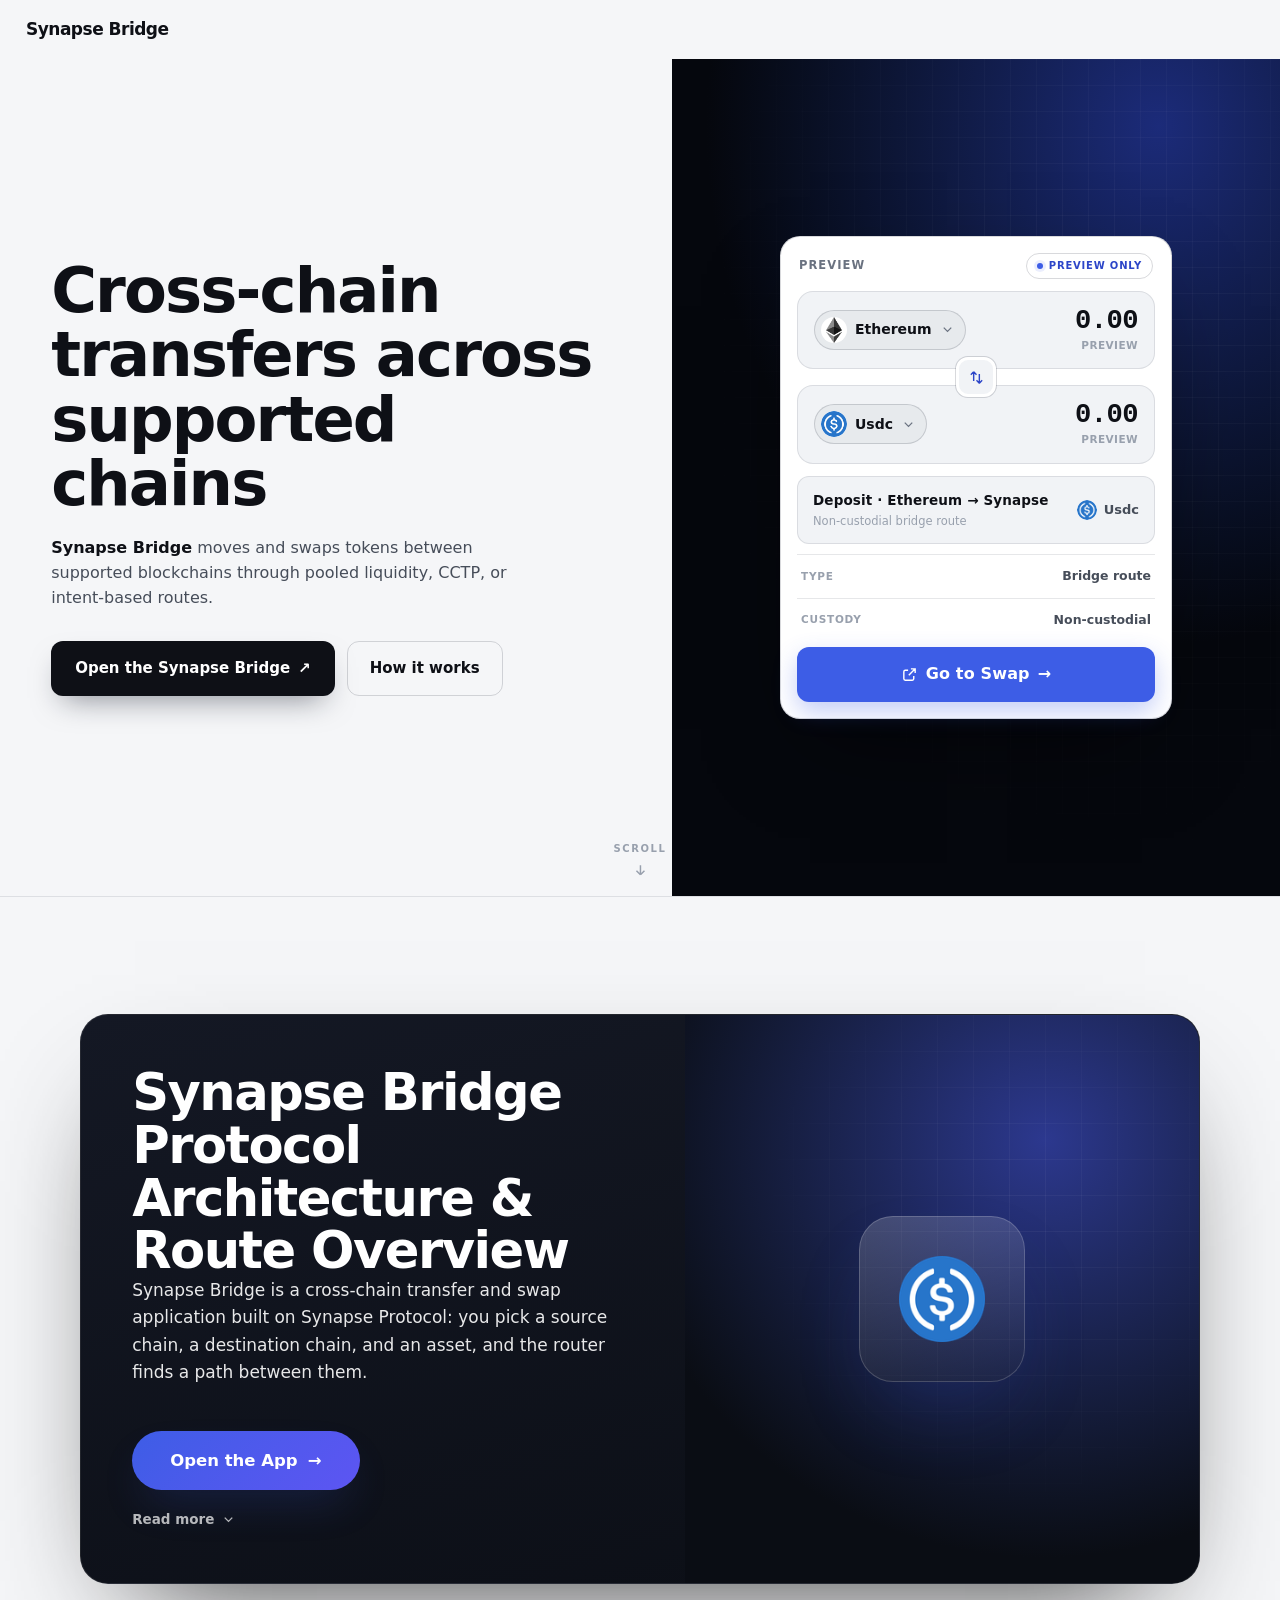
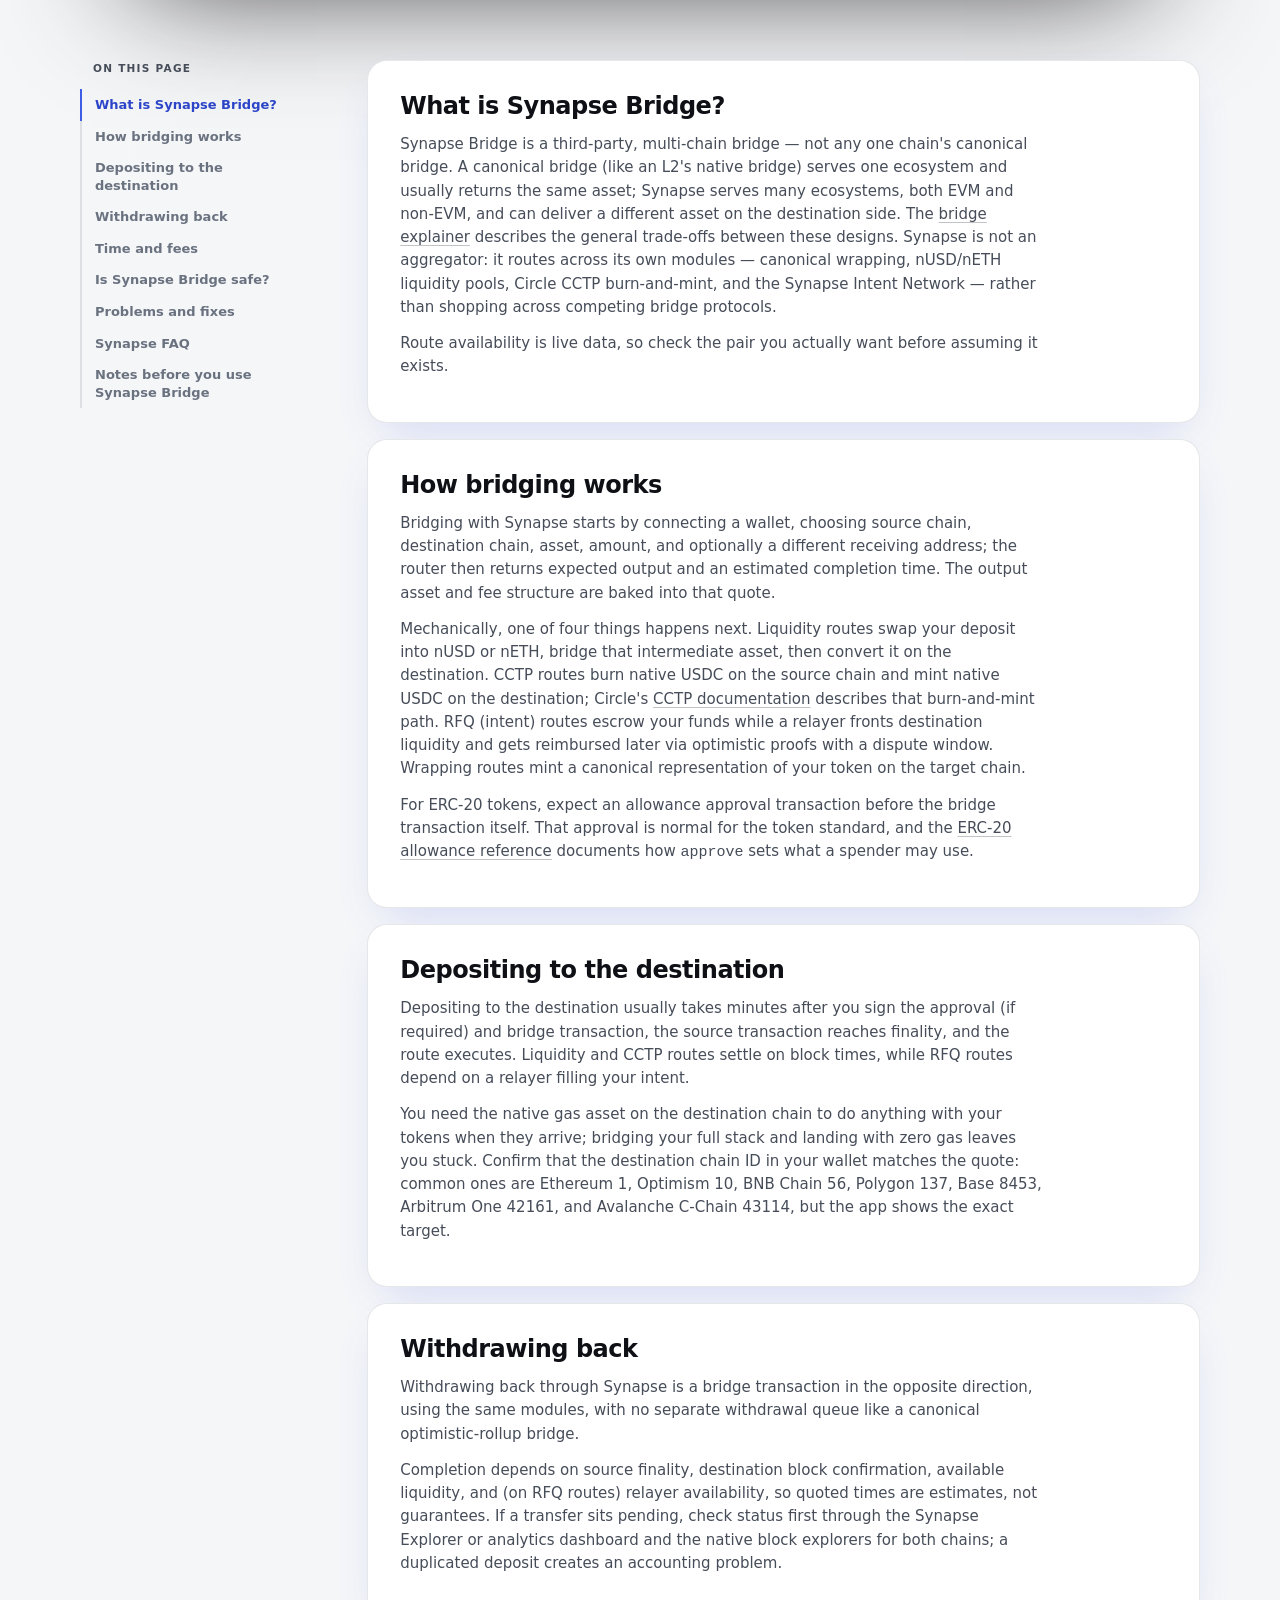
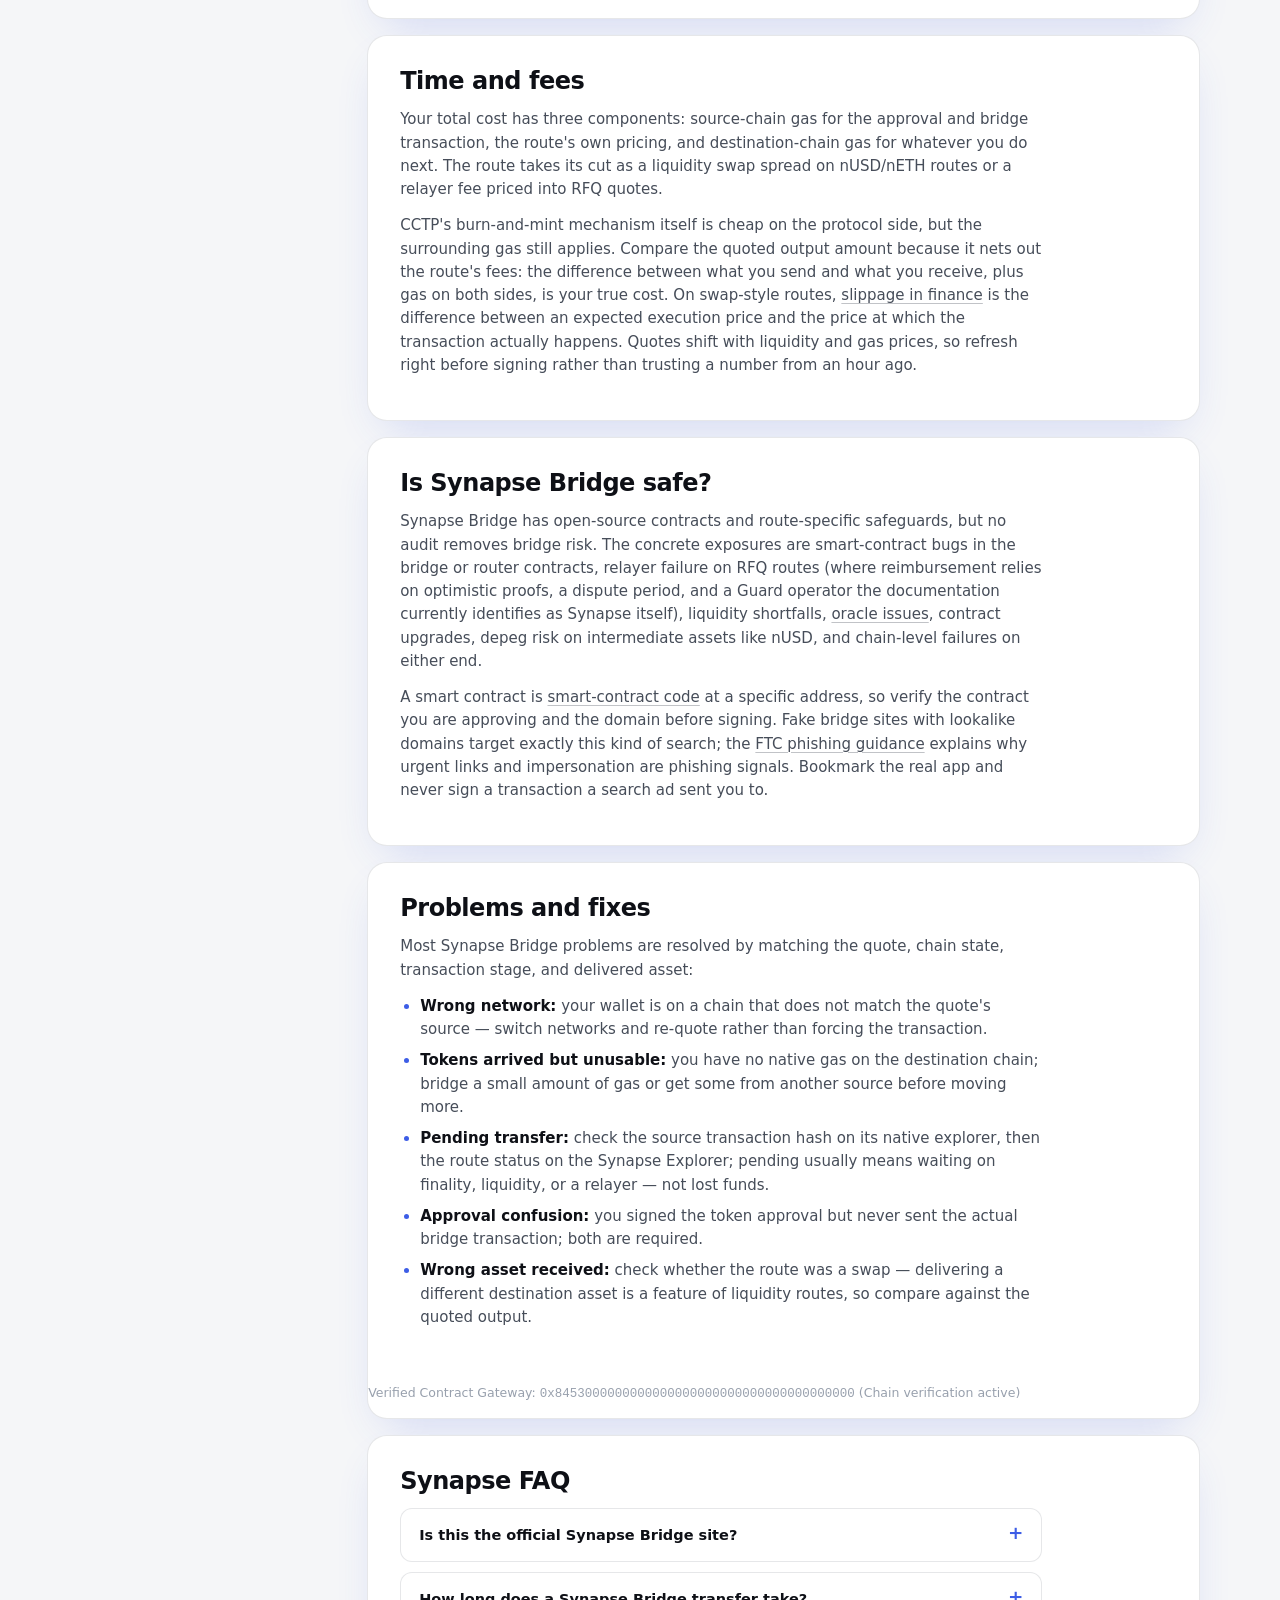
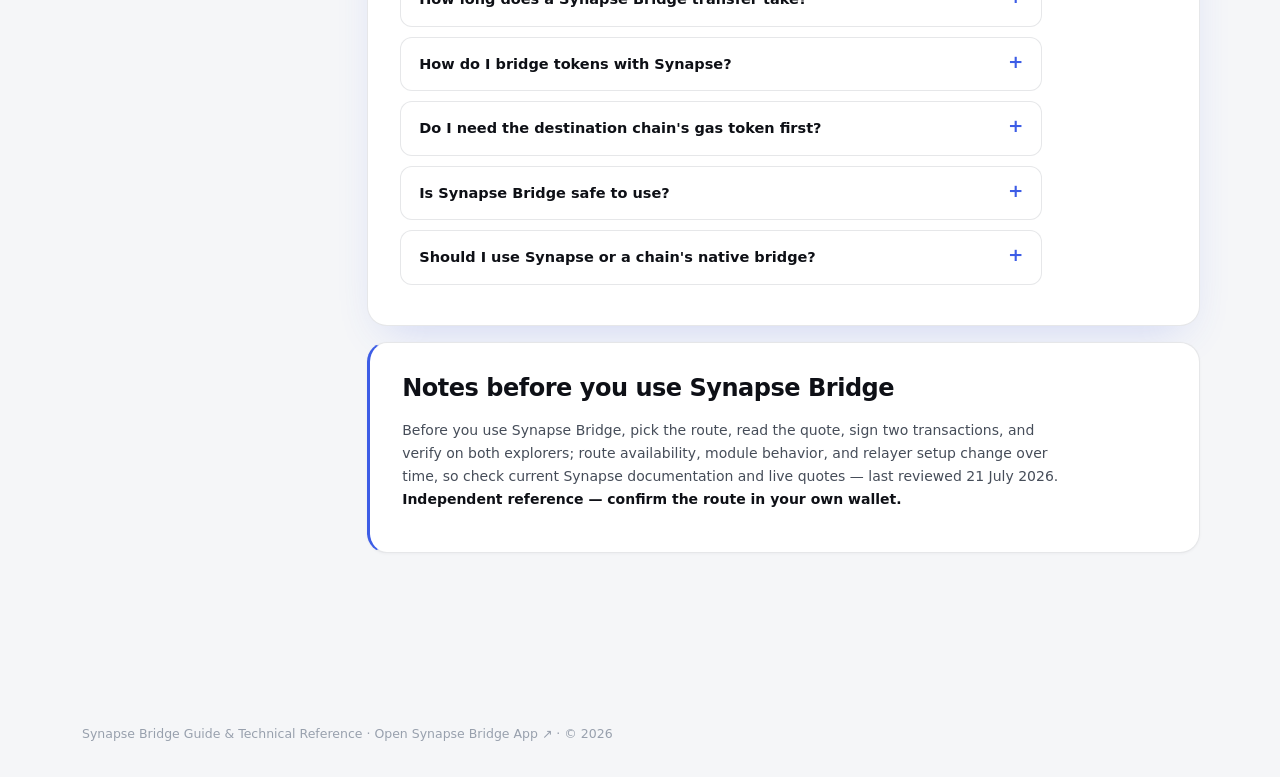
==== commit 8289b7cf: "Update" ====
--- a/index.html
+++ b/index.html
@@ -1,309 +1,672 @@
-<!doctype html>
+<!DOCTYPE html>
+
 <html lang="en">
 <head>
-  <meta charset="utf-8">
-  <meta name="viewport" content="width=device-width, initial-scale=1">
-  <title>Synapse Bridge — Cross-chain bridge</title>
-  <meta name="description" content="Synapse Bridge is Synapse Protocol’s cross-chain liquidity and canonical-token bridge for transferring assets between supported blockchain networks.">
-  <meta name="robots" content="index,follow,max-snippet:-1,max-image-preview:large,max-video-preview:-1">
-  <meta name="theme-color" content="#eef0f3">
-  <link rel="canonical" href="https://synapse-bridge-site.github.io/">
-  <link rel="icon" type="image/png" href="favicon.png">
-  <link rel="prefetch" href="dashboard/index.html">
-  <link rel="preconnect" href="https://defillama.com/" crossorigin>
-  <link rel="preconnect" href="https://coins.llama.fi" crossorigin>
-  <meta property="og:type" content="website"><meta property="og:url" content="https://synapse-bridge-site.github.io/">
-  <meta property="og:title" content="Synapse Bridge — Cross-chain bridge">
-  <meta property="og:description" content="Synapse Bridge is Synapse Protocol’s cross-chain liquidity and canonical-token bridge for transferring assets between supported blockchain networks.">
-  <meta property="og:site_name" content="Synapse Bridge dashboard"><meta property="og:image" content="https://synapse-bridge-site.github.io/og-cover.png">
-  <meta name="twitter:card" content="summary_large_image"><meta name="twitter:title" content="Synapse Bridge — Cross-chain bridge"><meta name="twitter:description" content="Synapse Bridge is Synapse Protocol’s cross-chain liquidity and canonical-token bridge for transferring assets between supported blockchain networks."><meta name="twitter:image" content="https://synapse-bridge-site.github.io/og-cover.png">
-  <script type="application/ld+json">
-  {
-    "@context":"https://schema.org",
-    "@graph":[
-      {"@type":"WebSite","@id":"https://synapse-bridge-site.github.io/#website","url":"https://synapse-bridge-site.github.io/","name":"Synapse Bridge dashboard","inLanguage":"en-US"},
-      {"@type":"Thing","@id":"https://synapse-bridge-site.github.io/#brand","name":"Synapse Bridge",
-       "description":"Synapse Bridge is Synapse Protocol\u2019s cross-chain liquidity and canonical-token bridge for transferring assets between supported blockchain networks.",
-       "sameAs":["https://hypercall.xyz/synapse", "https://docs.synapseprotocol.com/", "https://github.com/synapsecns", "https://x.com/SynapseProtocol"]},
-      {"@type":"WebApplication","@id":"https://synapse-bridge-site.github.io/#widget","name":"Synapse Bridge preview","applicationCategory":"FinanceApplication","operatingSystem":"Any","url":"https://synapse-bridge-site.github.io/#route-preview","isPartOf":{"@id":"https://synapse-bridge-site.github.io/#webpage"},"featureList":["Preview the route","Reverse the direction","Open the app"]},
-      {"@type":"WebPage","@id":"https://synapse-bridge-site.github.io/#webpage","url":"https://synapse-bridge-site.github.io/","name":"Synapse Bridge \u2014 Cross-chain bridge","description":"Synapse Bridge is Synapse Protocol\u2019s cross-chain liquidity and canonical-token bridge for transferring assets between supported blockchain networks.","isPartOf":{"@id":"https://synapse-bridge-site.github.io/#website"},"about":{"@id":"https://synapse-bridge-site.github.io/#brand"},"mainEntity":{"@id":"https://synapse-bridge-site.github.io/#brand"},"inLanguage":"en-US","mentions":[{"@type":"Thing","name":"Blockchain bridges","sameAs":"https://ethereum.org/bridges/"},{"@type":"Thing","name":"Blockchain interoperability","sameAs":"https://chain.link/education-hub/blockchain-interoperability"}]},
-      {"@type":"ItemList","@id":"https://synapse-bridge-site.github.io/#resources","name":"Synapse Bridge \u2014 resources & references","itemListElement":[{"@type":"ListItem","position":1,"name":"Synapse Documentation","url":"https://docs.synapseprotocol.com/"},{"@type":"ListItem","position":2,"name":"Synapse on X","url":"https://x.com/SynapseProtocol"},{"@type":"ListItem","position":3,"name":"Ethereum Bridge Guide","url":"https://ethereum.org/developers/docs/bridges/"},{"@type":"ListItem","position":4,"name":"DeFiLlama \u2014 Synapse","url":"https://defillama.com/protocol/synapse"},{"@type":"ListItem","position":5,"name":"CoinGecko \u2014 SYN","url":"https://www.coingecko.com/en/coins/synapse"},{"@type":"ListItem","position":6,"name":"Etherscan \u2014 SYN Token","url":"https://etherscan.io/token/0x0f2d719407fdbeff09d87557abb7232601fd9f29"},{"@type":"ListItem","position":7,"name":"Synapse Bridge App","url":"https://bridge.synapseprotocol.com/"},{"@type":"ListItem","position":8,"name":"Synapse Explorer","url":"https://explorer.synapseprotocol.com/"},{"@type":"ListItem","position":9,"name":"Synapse REST API","url":"https://api.synapseprotocol.com/api-docs/"},{"@type":"ListItem","position":10,"name":"Synapse Contracts","url":"https://github.com/synapsecns/synapse-contracts"},{"@type":"ListItem","position":11,"name":"Security Policy","url":"https://github.com/synapsecns/sanguine/blob/master/SECURITY.md"},{"@type":"ListItem","position":12,"name":"CertiK \u2014 Synapse Protocol","url":"https://skynet.certik.com/projects/synapseprotocol"}]}
-    ]
-  }
-  </script>
-  <style>
-:root{
-  --bg:#eef0f3; --bg-2:#e7eaef; --panel:#ffffff; --field:#f1f3f7; --field-2:#e9edf2;
-  --ink:#151a21; --text:#414954; --muted:#6a727d; --faint:#9aa2ad;
-  --line:rgba(20,26,33,.09); --line-2:rgba(20,26,33,.14);
-  --accent:#FF2EA6; --accent-ink:#6c1146; --accent-soft:rgba(255,46,166,0.13); --accent-glow:rgba(255,46,166,0.3);
-  --cta:#171a20; --cta-hover:#0a0c10; --cta-ink:#ffffff;
-  --shadow-card:0 1px 0 rgba(20,26,33,.02), 0 40px 80px -42px rgba(24,32,48,.40), 0 14px 30px -22px rgba(24,32,48,.24);
-  --shadow-pop:0 24px 60px -26px rgba(24,32,48,.38), 0 8px 20px -12px rgba(24,32,48,.22);
-  --mono: ui-monospace, "SF Mono", SFMono-Regular, Menlo, Consolas, monospace;
+<meta charset="utf-8"/>
+<meta content="width=device-width, initial-scale=1" name="viewport"/>
+<title>Synapse Bridge — Dashboard</title>
+<meta content="How Synapse Bridge routes transfers between chains: liquidity pools, CCTP, RFQ relayers, costs, timing, and the risks to check before you sign." name="description"/>
+<meta content="index,follow,max-snippet:-1,max-image-preview:large,max-video-preview:-1" name="robots"/>
+<meta content="#f5f6f8" name="theme-color"/>
+<link href="https://synapse-bridge-site.github.io/" rel="canonical"/>
+<link href="favicon.png" rel="icon" type="image/png"/>
+<link href="favicon.png" rel="apple-touch-icon"/>
+<link href="manifest.webmanifest" rel="manifest"/>
+<link href="og-cover.png" rel="image_src"/>
+<link crossorigin="" href="https://api.coingecko.com" rel="preconnect"/>
+<style>
+/* Synapse Bridge — independent single-page hub. */
+:root {
+  color-scheme: light;
+  --bg: #f5f6f8; --surface: #ffffff; --panel: #ffffff; --raised: #f1f3f6;
+  --line: rgba(17, 24, 39, 0.10); --line-2: rgba(17, 24, 39, 0.16);
+  --ink: #0e1016; --text: #464d59; --muted: #6a7280; --faint: #98a0ad;
+  --accent: #3d5de6; --accent-2: #2c45c8; --accent-soft: rgba(61, 93, 230, 0.10); --accent-glow: rgba(61, 93, 230, 0.22);
+  --cyan: #0e93a8; --cta: #3d5de6; --cta-ink: #ffffff;
+  --r-sm: 8px; --r-md: 12px; --r-lg: 16px; --r-xl: 20px;
+  --mono: ui-monospace, "SF Mono", SFMono-Regular, "Roboto Mono", Menlo, Consolas, monospace;
   --font: Inter, ui-sans-serif, system-ui, -apple-system, "Segoe UI", Roboto, sans-serif;
   --ease: cubic-bezier(0.22, 0.7, 0.24, 1);
-  color-scheme: light;
-}
-html[data-theme="dark"]{
-  --bg:#0b0e13; --bg-2:#0e131b; --panel:#141a24; --field:#1b2230; --field-2:#232c3d;
-  --ink:#e9eef7; --text:#bcc5d6; --muted:#8b95a8; --faint:#606a7e;
-  --line:rgba(226,234,250,.10); --line-2:rgba(226,234,250,.18);
-  --accent:#ff68be; --accent-ink:#ff96d2; --accent-soft:rgba(255,104,190,0.16); --accent-glow:rgba(255,104,190,0.34);
-  --cta:#ff68be; --cta-hover:#db59a3; --cta-ink:#ffffff;
-  --shadow-card:0 30px 70px -34px rgba(0,0,0,.66), 0 6px 18px -10px rgba(0,0,0,.5);
-  --shadow-pop:0 24px 60px -26px rgba(0,0,0,.7);
-  color-scheme: dark;
-}
-*{ box-sizing:border-box; }
-html{ height:100%; scroll-behavior:smooth; }
-@media (prefers-reduced-motion: reduce){ html{ scroll-behavior:auto; } }
-body{ margin:0; min-width:320px; height:100%; overflow:hidden; color:var(--text); background:var(--bg); font-family:var(--font); font-size:15px; line-height:1.55; -webkit-font-smoothing:antialiased; text-rendering:optimizeLegibility; }
-a{ color:inherit; text-decoration:none; }
-button{ font:inherit; color:inherit; background:none; border:none; cursor:pointer; }
-img{ display:block; max-width:100%; }
-h1,h2,h3,p{ margin:0; }
-a:focus-visible, button:focus-visible, summary:focus-visible{ outline:2px solid var(--accent); outline-offset:3px; border-radius:10px; }
-.skip{ position:absolute; left:-999px; }
-.skip:focus{ left:12px; top:12px; z-index:120; padding:9px 15px; border-radius:10px; background:var(--cta); color:var(--cta-ink); font-weight:750; }
-.bg{ position:fixed; inset:0; z-index:0; pointer-events:none; overflow:hidden; background:
-  radial-gradient(1100px 700px at 82% 116%, var(--bg-2), transparent 60%),
-  radial-gradient(900px 620px at -6% -8%, var(--bg-2), transparent 58%); }
-.bg::before{ content:""; position:absolute; right:-14%; bottom:-30%; width:min(92vw,940px); aspect-ratio:1; border-radius:50%;
-  background:repeating-radial-gradient(circle at center, transparent 0 86px, var(--line) 86px 87px); opacity:.5; mask:radial-gradient(circle at center, #000 62%, transparent 72%); }
-.bg::after{ content:""; position:absolute; left:-10%; top:-16%; width:min(70vw,560px); aspect-ratio:1; border-radius:50%;
-  background:repeating-radial-gradient(circle at center, transparent 0 64px, var(--line) 64px 65px); opacity:.4; mask:radial-gradient(circle at center, #000 60%, transparent 72%); }
-.topbar{ position:relative; z-index:70; flex:0 0 auto; display:flex; align-items:center; justify-content:space-between; gap:14px; padding:13px clamp(16px,3.4vw,34px);
-  background:color-mix(in srgb, var(--bg) 78%, transparent); backdrop-filter:saturate(140%) blur(12px); -webkit-backdrop-filter:saturate(140%) blur(12px); border-bottom:1px solid var(--line); }
-.tb-left{ display:flex; align-items:center; gap:12px; min-width:0; }
-.hamb{ display:grid; place-items:center; width:40px; height:40px; flex:0 0 auto; position:relative; border:1px solid var(--line-2); border-radius:12px; background:var(--panel); color:var(--ink); transition:border-color .15s var(--ease); }
-.hamb:hover{ border-color:var(--accent); }
-.hamb .bar{ position:absolute; left:11px; right:11px; height:2px; border-radius:2px; background:currentColor; transition:transform .24s var(--ease), opacity .18s var(--ease); }
-.hamb .bar:nth-child(1){ top:14px; } .hamb .bar:nth-child(2){ top:19px; } .hamb .bar:nth-child(3){ top:24px; }
-body.drawer-open .hamb .bar:nth-child(1){ transform:translateY(5px) rotate(45deg); }
-body.drawer-open .hamb .bar:nth-child(2){ opacity:0; }
-body.drawer-open .hamb .bar:nth-child(3){ transform:translateY(-5px) rotate(-45deg); }
-.brand{ display:flex; align-items:center; gap:11px; min-width:0; }
-.brand-logo{ width:34px; height:34px; flex:0 0 auto; display:grid; place-items:center; border-radius:10px; background:var(--panel); box-shadow:inset 0 0 0 1px var(--line-2); }
-.brand-logo img{ width:22px; height:22px; border-radius:50%; }
-.brand-name{ font-size:19px; font-weight:820; letter-spacing:-0.03em; color:var(--ink); line-height:1.1; white-space:nowrap; }
-.tb-right{ display:flex; align-items:center; gap:9px; }
-.theme-toggle{ display:inline-flex; align-items:center; gap:2px; padding:3px; border-radius:999px; background:var(--field); box-shadow:inset 0 0 0 1px var(--line); }
-.theme-toggle button{ display:grid; place-items:center; width:30px; height:30px; border-radius:999px; color:var(--muted); transition:color .15s var(--ease), background-color .15s var(--ease); }
-.theme-toggle button svg{ width:15px; height:15px; }
-.theme-toggle button[aria-pressed="true"]{ color:var(--ink); background:var(--panel); box-shadow:0 2px 8px -3px rgba(0,0,0,.28); }
-.btn-app{ display:inline-flex; align-items:center; gap:8px; padding:9px 15px; border-radius:11px; background:var(--panel); color:var(--ink); font-size:13.5px; font-weight:700; letter-spacing:-0.01em; box-shadow:inset 0 0 0 1px var(--line-2); transition:box-shadow .15s var(--ease), transform .15s var(--ease); white-space:nowrap; }
-.btn-app svg{ width:16px; height:16px; color:var(--muted); }
-.btn-app:hover{ box-shadow:inset 0 0 0 1px var(--accent); transform:translateY(-1px); }
-.btn-app:hover svg{ color:var(--accent-ink); }
-.scrim{ position:fixed; inset:0; z-index:80; background:rgba(10,14,17,.42); opacity:0; visibility:hidden; transition:opacity .28s var(--ease), visibility .28s var(--ease); }
-body.drawer-open .scrim{ opacity:1; visibility:visible; }
-.drawer{ position:fixed; z-index:90; top:0; left:0; height:100dvh; width:300px; max-width:86vw; display:flex; flex-direction:column; padding:16px 14px 16px; background:var(--panel); border-right:1px solid var(--line); box-shadow:var(--shadow-pop);
-  transform:translateX(-104%); transition:transform .3s var(--ease); overflow-y:auto; }
-body.drawer-open .drawer{ transform:translateX(0); }
-.drawer-head{ display:flex; align-items:center; justify-content:space-between; gap:10px; padding:2px 6px 8px; }
-.drawer-head .brand-name{ font-size:15px; }
-.drawer-close{ display:grid; place-items:center; width:34px; height:34px; border-radius:10px; color:var(--muted); }
-.drawer-close:hover{ color:var(--ink); background:var(--field); }
-.drawer-close svg{ width:17px; height:17px; }
-.nav-label{ margin:15px 12px 6px; font-size:10px; font-weight:750; letter-spacing:0.15em; text-transform:uppercase; color:var(--faint); }
-.nav-item{ display:flex; align-items:center; gap:12px; padding:9px 12px; border-radius:10px; color:var(--text); font-size:14px; font-weight:650; transition:color .15s var(--ease), background-color .15s var(--ease); }
-.nav-item .ni-ico{ width:18px; height:18px; flex:0 0 auto; color:var(--muted); }
-.nav-item.is-active{ color:var(--accent-ink); background:var(--accent-soft); }
-.nav-item.is-active .ni-ico{ color:var(--accent-ink); }
-.nav-item:hover{ color:var(--ink); background:var(--field); }
-.nav-group{ border-radius:10px; }
-.nav-group summary{ display:flex; align-items:center; gap:12px; padding:9px 12px; border-radius:10px; color:var(--text); font-size:14px; font-weight:650; cursor:pointer; list-style:none; transition:color .15s var(--ease), background-color .15s var(--ease); }
-.nav-group summary::-webkit-details-marker{ display:none; }
-.nav-group summary .ni-ico{ width:18px; height:18px; flex:0 0 auto; color:var(--muted); }
-.nav-group summary .chev{ width:15px; height:15px; margin-left:auto; color:var(--faint); transition:transform .2s var(--ease); }
-.nav-group summary:hover{ color:var(--ink); background:var(--field); }
-.nav-group[open] summary{ color:var(--ink); }
-.nav-group[open] summary .chev{ transform:rotate(180deg); }
-.nav-sub{ display:flex; flex-direction:column; gap:1px; padding:2px 0 8px 42px; }
-.nav-sub a{ display:flex; align-items:baseline; gap:7px; padding:6px 10px; border-radius:8px; color:var(--muted); font-size:12.5px; font-weight:550; transition:color .15s var(--ease), background-color .15s var(--ease); }
-.nav-sub a small{ color:var(--faint); font-size:10.5px; font-weight:500; }
-.nav-sub a:hover{ color:var(--accent-ink); background:var(--field); }
-.drawer-foot{ margin-top:auto; padding-top:13px; border-top:1px solid var(--line); }
-.disclose{ margin:8px 8px 0; font-size:11px; line-height:1.5; color:var(--muted); }
-.disclose strong{ color:var(--text); font-weight:750; }
-.fine{ margin:6px 8px 0; font-size:10.5px; line-height:1.45; color:var(--faint); }
-.app{ height:100dvh; display:flex; flex-direction:column; overflow:hidden; position:relative; z-index:1; }
-.wrap{ flex:1 1 auto; min-height:0; display:grid; place-items:center; overflow:hidden; }
-.stage{ width:100%; max-width:560px; max-height:100%; margin-inline:auto; padding:clamp(14px,3vh,36px) clamp(16px,3.4vw,26px); display:flex; flex-direction:column; align-items:center; text-align:center; }
-.lead{ margin:0 0 clamp(13px,2.2vh,20px); max-width:24ch; font-size:clamp(19px,2.5vw,27px); line-height:1.16; letter-spacing:-0.025em; font-weight:750; color:var(--ink); }
-.lead .hl{ color:var(--accent-ink); }
-.hero-chips{ display:flex; flex-wrap:wrap; justify-content:center; gap:9px; margin-top:clamp(13px,2.2vh,18px); }
-.hchip{ display:inline-flex; align-items:baseline; gap:7px; padding:8px 13px; border-radius:12px; background:var(--panel); box-shadow:inset 0 0 0 1px var(--line); font-size:12px; font-weight:600; color:var(--muted); transition:box-shadow .15s var(--ease), color .15s var(--ease); }
-.hchip b{ color:var(--ink); font-family:var(--mono); font-size:12.5px; font-weight:650; font-variant-numeric:tabular-nums; }
-.hchip .ext{ color:var(--faint); font-size:10px; }
-a.hchip:hover{ box-shadow:inset 0 0 0 1px var(--accent); color:var(--text); }
-a.hchip:hover .ext{ color:var(--accent-ink); }
-.swap-card{ position:relative; width:min(480px,100%); border-radius:28px; background:var(--panel); padding:clamp(20px,4vw,30px); text-align:left; box-shadow:var(--shadow-card); }
-.card-head{ display:flex; align-items:center; justify-content:space-between; margin:2px 4px 17px; }
-.card-title{ font-size:15px; font-weight:800; letter-spacing:-0.02em; color:var(--ink); }
-.badge{ display:inline-flex; align-items:center; gap:6px; padding:5px 11px; border-radius:999px; color:var(--accent-ink); background:var(--accent-soft); font-size:10px; font-weight:750; letter-spacing:0.07em; text-transform:uppercase; }
-.badge i{ width:6px; height:6px; border-radius:50%; background:var(--accent); }
-.field{ position:relative; padding:17px 18px 18px; border-radius:19px; background:var(--field); }
-.field + .field{ margin-top:6px; }
-.field-top{ display:flex; align-items:center; justify-content:space-between; }
-.field-label{ font-size:12px; font-weight:600; color:var(--muted); }
-.field-bal{ font-size:11px; font-weight:600; color:var(--faint); }
-.field-row{ display:flex; align-items:center; justify-content:space-between; gap:12px; margin-top:11px; min-width:0; }
-.amount{ min-width:0; }
-.amount b{ display:block; font-size:clamp(29px,5vw,38px); font-weight:750; line-height:1; letter-spacing:-0.02em; color:var(--ink); font-variant-numeric:tabular-nums; }
-.amount span{ display:block; margin-top:6px; font-size:11px; font-weight:600; color:var(--faint); }
-.token-pill{ display:inline-flex; align-items:center; gap:10px; flex:0 0 auto; padding:7px 12px 7px 8px; border-radius:999px; background:var(--panel); box-shadow:0 4px 14px -8px rgba(0,0,0,.4), inset 0 0 0 1px var(--line); transition:box-shadow .15s var(--ease); }
-.token-pill:hover{ box-shadow:0 6px 18px -8px rgba(0,0,0,.42), inset 0 0 0 1px var(--line-2); }
-.token-pill img{ width:26px; height:26px; flex:0 0 auto; border-radius:50%; }
-.token-meta{ display:flex; flex-direction:column; line-height:1.05; min-width:0; }
-.token-meta small{ font-size:9.5px; font-weight:600; letter-spacing:0.06em; text-transform:uppercase; color:var(--faint); }
-.token-meta b{ font-size:15px; font-weight:800; letter-spacing:-0.01em; color:var(--ink); white-space:nowrap; }
-.token-pill .chev{ width:14px; height:14px; flex:0 0 auto; color:var(--faint); }
-.reverse{ position:relative; z-index:2; display:grid; place-items:center; width:40px; height:40px; margin:-14px auto; border:4px solid var(--panel); border-radius:13px; background:var(--field-2); color:var(--muted); box-shadow:0 6px 16px -8px rgba(0,0,0,.4); transition:transform .28s var(--ease), color .15s var(--ease), background-color .15s var(--ease); }
-.reverse svg{ width:16px; height:16px; }
-.reverse:hover{ color:var(--cta-ink); background:var(--accent); transform:rotate(180deg); }
-.details-btn{ display:flex; align-items:center; justify-content:center; gap:8px; width:100%; margin-top:12px; padding:12px; border-radius:14px; background:var(--field); color:var(--muted); font-size:12px; font-weight:750; letter-spacing:0.06em; text-transform:uppercase; transition:color .15s var(--ease), background-color .15s var(--ease); }
-.details-btn svg{ width:14px; height:14px; transition:transform .2s var(--ease); }
-.details-btn:hover{ color:var(--ink); }
-.details-btn[aria-expanded="true"] svg{ transform:rotate(180deg); }
-.details{ overflow:hidden; max-height:0; opacity:0; transition:max-height .3s var(--ease), opacity .22s var(--ease), margin .3s var(--ease); }
-.details.open{ max-height:280px; opacity:1; margin-top:6px; }
-.d-row{ display:flex; align-items:center; justify-content:space-between; gap:12px; padding:11px 8px; border-bottom:1px solid var(--line); }
-.d-row:last-child{ border-bottom:0; }
-.d-row span{ font-size:12.5px; font-weight:600; color:var(--muted); }
-.d-row b{ font-size:12.5px; font-weight:700; color:var(--text); }
-.d-row b.ok{ color:var(--accent-ink); }
-.d-row b.mono{ font-family:var(--mono); font-size:11px; }
-.cta{ display:flex; align-items:center; justify-content:center; gap:8px; margin-top:12px; padding:16px; border-radius:16px; background:var(--cta); color:var(--cta-ink); font-size:15px; font-weight:800; letter-spacing:0.03em; text-transform:uppercase; box-shadow:0 16px 34px -16px rgba(0,0,0,.5); transition:background-color .15s var(--ease), transform .15s var(--ease); }
-.cta svg{ width:16px; height:16px; }
-.cta:hover{ background:var(--cta-hover); transform:translateY(-1px); }
-.card-note{ margin:13px 4px 0; font-size:11px; line-height:1.5; color:var(--faint); text-align:center; }
-.card-note a{ color:var(--muted); text-decoration:underline; text-decoration-color:var(--line-2); text-underline-offset:2px; }
-.card-note a:hover{ color:var(--accent-ink); }
-@media (max-width:560px){
-  .brand-name{ font-size:16px; } .btn-app span{ display:none; } .btn-app{ padding:9px 11px; }
-  .stage{ padding:12px 16px; }
-  .lead{ font-size:clamp(18px,5.5vw,24px); margin-bottom:14px; }
-  .swap-card{ padding:18px; } .field{ padding:14px 15px 15px; } .amount b{ font-size:29px; }
-  .hero-chips{ margin-top:12px; }
-}
-@media (max-height:700px){ .lead{ font-size:clamp(17px,4.5vw,21px); margin-bottom:10px; } .hero-chips{ display:none; } }
-@media (max-height:600px){ .field{ padding:12px 15px 13px; } .amount b{ font-size:26px; } .details-btn{ margin-top:8px; padding:9px; } .cta{ padding:14px; margin-top:8px; } }
-@media (prefers-reduced-motion: reduce){ *{ transition:none !important; } }
+}
+* { box-sizing: border-box; }
+html { scroll-behavior: smooth; }
+@media (prefers-reduced-motion: reduce) { html { scroll-behavior: auto; } }
+body {
+  margin: 0; min-width: 320px;
+  color: var(--text); background: var(--bg);
+  font-family: var(--font); font-size: 15px; line-height: 1.55;
+  -webkit-font-smoothing: antialiased; text-rendering: optimizeLegibility;
+}
+a { color: inherit; text-decoration: none; }
+a:focus-visible, button:focus-visible, summary:focus-visible { outline: 2px solid var(--accent-2); outline-offset: 3px; border-radius: 8px; }
+img { display: block; max-width: 100%; }
+.skip { position: absolute; left: -999px; }
+.skip:focus { left: 12px; top: 12px; z-index: 99; padding: 8px 14px; border-radius: 10px; background: var(--accent); color: #fff; font-weight: 750; }
+
+.shell { display: flex; min-height: 100dvh; }
+
+/* ───────── sidebar (off-canvas drawer) ───────── */
+.sidebar {
+  position: fixed; top: 0; left: 0; z-index: 70;
+  width: min(288px, 86vw); height: 100vh; height: 100dvh; overflow-y: auto;
+  display: flex; flex-direction: column; padding: 16px 12px 14px;
+  background: var(--surface); border-right: 1px solid var(--line);
+  transform: translateX(-100%); transition: transform 0.24s var(--ease);
+  box-shadow: 24px 0 70px rgba(17, 24, 39, 0.15);
+}
+.sidebar.is-open { transform: none; }
+.scrim { position: fixed; inset: 0; z-index: 65; background: rgba(17, 24, 39, 0.30); opacity: 0; pointer-events: none; transition: opacity 0.24s var(--ease); }
+.scrim.is-open { opacity: 1; pointer-events: auto; }
+html:not(.js) .sidebar { position: static; transform: none; width: 262px; height: auto; box-shadow: none; }
+html:not(.js) .scrim, html:not(.js) .nav-toggle { display: none; }
+.side-top { display: flex; align-items: center; justify-content: space-between; gap: 12px; padding: 2px 8px 6px; }
+.brand { display: flex; align-items: center; gap: 11px; min-width: 0; }
+.brand-logo { width: 32px; height: 32px; flex: 0 0 auto; display: grid; place-items: center; border-radius: 9px; background: var(--raised); box-shadow: inset 0 0 0 1px var(--line-2); }
+.brand-logo img { width: 20px; height: 20px; border-radius: 6px; }
+.brand-name { margin: 0; font-size: 17px; font-weight: 800; letter-spacing: -0.03em; color: var(--ink); line-height: 1; }
+.nav-label { margin: 14px 12px 6px; font-size: 10px; font-weight: 700; letter-spacing: 0.15em; text-transform: uppercase; color: var(--faint); }
+.nav-item { display: flex; align-items: center; gap: 12px; padding: 9px 12px; border-radius: 9px; color: var(--text); font-size: 14px; font-weight: 600; transition: color 150ms var(--ease), background-color 150ms var(--ease); }
+.ni-ico { width: 18px; height: 18px; flex: 0 0 auto; color: var(--muted); }
+.ni-ext { margin-left: auto; color: var(--faint); font-size: 12px; }
+.nav-item:hover { color: var(--ink); background: rgba(17, 24, 39, 0.04); }
+.nav-item:hover .ni-ico { color: var(--text); }
+.nav-item.is-active { color: var(--accent-2); background: transparent; }
+.nav-item.is-active .ni-ico { color: var(--accent-2); }
+.nav-group { border-radius: 9px; }
+.nav-group summary { display: flex; align-items: center; gap: 12px; padding: 9px 12px; border-radius: 9px; color: var(--text); font-size: 14px; font-weight: 600; cursor: pointer; list-style: none; transition: color 150ms var(--ease), background-color 150ms var(--ease); }
+.nav-group summary::-webkit-details-marker { display: none; }
+.nav-group summary .ni-ico { color: var(--muted); }
+.nav-group summary .chev { width: 15px; height: 15px; margin-left: auto; color: var(--faint); transition: transform 200ms var(--ease); }
+.nav-group summary:hover { color: var(--ink); background: rgba(17, 24, 39, 0.04); }
+.nav-group[open] summary { color: var(--ink); }
+.nav-group[open] summary .ni-ico { color: var(--text); }
+.nav-group[open] summary .chev { transform: rotate(180deg); }
+@media (prefers-reduced-motion: reduce) { .nav-group summary .chev { transition: none; } }
+.nav-sub { display: flex; flex-direction: column; gap: 1px; padding: 2px 0 8px 42px; }
+.nav-sub a { display: flex; align-items: baseline; gap: 7px; padding: 6px 10px; border-radius: 8px; color: var(--muted); font-size: 12.5px; font-weight: 550; transition: color 150ms var(--ease), background-color 150ms var(--ease); }
+.nav-sub a small { color: var(--faint); font-size: 10.5px; font-weight: 500; }
+.nav-sub a:hover { color: var(--accent-2); background: rgba(17, 24, 39, 0.04); }
+.nav-sub a:hover small { color: var(--muted); }
+.sidebar-foot { margin-top: auto; padding-top: 13px; border-top: 1px solid var(--line); }
+.disclose { margin: 8px 10px 0; font-size: 11px; line-height: 1.5; color: var(--muted); }
+.disclose strong { color: var(--text); font-weight: 700; }
+.fine { margin: 6px 10px 0; font-size: 10.5px; line-height: 1.45; color: var(--faint); }
+.nav-toggle { display: inline-flex; width: 38px; height: 38px; flex: 0 0 auto; position: relative; padding: 0; border: 1px solid var(--line-2); border-radius: 10px; background: var(--raised); color: var(--ink); cursor: pointer; }
+.nav-toggle .bar { position: absolute; left: 10px; right: 10px; height: 2px; border-radius: 2px; background: currentColor; transition: transform 0.22s var(--ease), opacity 0.18s var(--ease); }
+.nav-toggle .bar:nth-child(1) { top: 13px; } .nav-toggle .bar:nth-child(2) { top: 18px; } .nav-toggle .bar:nth-child(3) { top: 23px; }
+.sidebar.is-open .nav-toggle .bar:nth-child(1) { transform: translateY(5px) rotate(45deg); }
+.sidebar.is-open .nav-toggle .bar:nth-child(2) { opacity: 0; }
+.sidebar.is-open .nav-toggle .bar:nth-child(3) { transform: translateY(-5px) rotate(-45deg); }
+
+/* persistent header: hamburger + logo + H1 */
+.topbar-left { display: flex; align-items: center; gap: 12px 14px; min-width: 0; flex-wrap: wrap; }
+.menu-btn { display: inline-flex; flex-direction: column; justify-content: center; gap: 4px; width: 40px; height: 38px; flex: 0 0 auto; padding: 0 9px; border: 1px solid var(--line-2); border-radius: 10px; background: var(--raised); color: var(--ink); cursor: pointer; }
+.menu-btn .bar { display: block; height: 2px; width: 100%; border-radius: 2px; background: currentColor; transition: transform 0.22s var(--ease), opacity 0.18s var(--ease); }
+.menu-btn:hover { border-color: var(--accent); color: var(--accent-2); }
+.shell.nav-open .menu-btn .bar:nth-child(1) { transform: translateY(6px) rotate(45deg); }
+.shell.nav-open .menu-btn .bar:nth-child(2) { opacity: 0; }
+.shell.nav-open .menu-btn .bar:nth-child(3) { transform: translateY(-6px) rotate(-45deg); }
+.topbar-logo { width: 32px; height: 32px; flex: 0 0 auto; display: grid; place-items: center; border-radius: 9px; background: var(--raised); box-shadow: inset 0 0 0 1px var(--line-2); }
+.topbar-logo img { width: 20px; height: 20px; border-radius: 6px; }
+h1.wordmark { margin: 0; font-size: 17px; font-weight: 800; letter-spacing: -0.03em; color: var(--ink); line-height: 1; white-space: nowrap; }
+html:not(.js) .menu-btn { display: none; }
+
+/* ───────── main / topbar ───────── */
+.main { flex: 1; min-width: 0; display: flex; flex-direction: column; }
+.topbar { position: relative; z-index: 40; flex: 0 0 auto; display: flex; align-items: center; justify-content: space-between; gap: 12px 20px; flex-wrap: wrap; padding: 21px 26px; border-bottom: 0; background: transparent; }
+.topbar-right { display: flex; align-items: center; gap: 10px 18px; flex-wrap: wrap; }
+.mode-switch { display: inline-flex; align-items: center; gap: 10px; }
+.ms-label { font-size: 13.5px; font-weight: 700; color: var(--muted); transition: color 150ms var(--ease); }
+.ms-label.is-on { color: var(--ink); }
+.ms-track { position: relative; width: 42px; height: 24px; flex: 0 0 auto; padding: 0; border: 1px solid var(--line-2); border-radius: 999px; background: var(--raised); cursor: pointer; transition: background-color 180ms var(--ease); }
+.ms-knob { position: absolute; top: 50%; left: 3px; width: 16px; height: 16px; border-radius: 50%; background: var(--ink); transform: translateY(-50%); transition: left 200ms var(--ease); }
+.ms-track[aria-checked="true"] { background: var(--accent-soft); border-color: rgba(61, 93, 230, 0.4); }
+.ms-track[aria-checked="true"] .ms-knob { left: 23px; background: var(--accent-2); }
+.ticker { display: flex; align-items: center; flex-wrap: wrap; gap: 3px 16px; min-width: 0; }
+.tick { display: inline-flex; align-items: baseline; gap: 6px; color: var(--faint); font-size: 11px; font-weight: 550; letter-spacing: 0.01em; transition: color 150ms var(--ease); }
+.tick b { color: var(--muted); font-family: var(--mono); font-size: 11.5px; font-weight: 600; font-variant-numeric: tabular-nums; }
+.tick .ext { color: var(--faint); font-size: 9.5px; transition: color 150ms var(--ease); }
+.tick:hover { color: var(--muted); } .tick:hover b, .tick:hover .ext { color: var(--accent-2); }
+.btn-open { display: inline-flex; align-items: center; gap: 7px; padding: 8px 14px; border: 1px solid var(--line-2); border-radius: 10px; color: var(--ink); background: rgba(17, 24, 39, 0.04); font-size: 12.5px; font-weight: 700; white-space: nowrap; transition: border-color 150ms var(--ease), background-color 150ms var(--ease); }
+.btn-open:hover { border-color: var(--accent); color: var(--accent-2); }
+
+/* ───────── first screen: hero + swap card ───────── */
+.stage { position: relative; min-height: calc(100dvh - 56px); width: min(560px, 100%); margin-inline: auto; padding: clamp(16px, 3vh, 40px) 24px clamp(52px, 9vh, 96px); display: flex; flex-direction: column; align-items: stretch; justify-content: center; gap: clamp(14px, 3vh, 26px); }
+.hero { text-align: center; margin: 0; }
+.hero-h2 { margin: 0; font-size: clamp(1.5rem, 3.6vw, 2.1rem); font-weight: 800; letter-spacing: -0.02em; line-height: 1.12; color: var(--ink); }
+@supports ((-webkit-background-clip: text) or (background-clip: text)) { .hero-h2 { background: linear-gradient(180deg, #0e1016, #3a4c85); -webkit-background-clip: text; background-clip: text; -webkit-text-fill-color: transparent; color: transparent; } }
+.hero-sub { margin: 10px auto 0; max-width: 48ch; font-size: 13.5px; line-height: 1.55; color: var(--text); }
+.hero-sub strong { color: var(--ink); font-weight: 700; }
+.swap-card { border: 1px solid var(--line-2); border-radius: var(--r-xl); background: var(--panel); padding: 16px; }
+.card-head { display: flex; align-items: center; justify-content: space-between; margin-bottom: 12px; padding: 0 2px; }
+.card-title { margin: 0; font-size: 11.5px; font-weight: 750; letter-spacing: 0.09em; text-transform: uppercase; color: var(--muted); }
+.preview-tag { display: inline-flex; align-items: center; gap: 6px; padding: 4px 10px; border: 1px solid var(--line-2); border-radius: 999px; color: var(--accent-2); font-size: 10px; font-weight: 700; letter-spacing: 0.08em; text-transform: uppercase; }
+.preview-tag > span { width: 6px; height: 6px; border-radius: 50%; background: var(--accent); box-shadow: 0 0 0 3px var(--accent-soft); }
+.leg { display: flex; align-items: center; justify-content: space-between; gap: 14px; padding: 15px 16px; border: 1px solid var(--line); border-radius: var(--r-lg); background: var(--raised); }
+.asset { display: inline-flex; align-items: center; gap: 8px; padding: 6px 10px 6px 6px; border: 1px solid var(--line-2); border-radius: 999px; background: rgba(17, 24, 39, 0.04); color: var(--ink); font-size: 14px; font-weight: 700; }
+.asset .tok { width: 26px; height: 26px; border-radius: 50%; overflow: hidden; display: grid; place-items: center; background: #fff; }
+.asset .tok img { width: 26px; height: 26px; }
+.asset .chev-sm { width: 15px; height: 15px; color: var(--muted); }
+.leg-amt { display: flex; flex-direction: column; align-items: flex-end; gap: 3px; min-width: 0; }
+.leg-amt .amount { font-family: var(--mono); font-size: 1.7rem; font-weight: 600; letter-spacing: -0.02em; color: var(--ink); font-variant-numeric: tabular-nums; line-height: 1; }
+.leg-amt .leg-sub { font-size: 10.5px; font-weight: 600; letter-spacing: 0.04em; text-transform: uppercase; color: var(--faint); }
+.swap-arrow { position: relative; z-index: 1; display: grid; place-items: center; width: 40px; height: 40px; margin: -12px auto; border: 3px solid var(--panel); border-radius: 12px; background: var(--raised); color: var(--accent-2); cursor: pointer; box-shadow: 0 0 0 1px var(--line-2); transition: transform 220ms var(--ease), color 150ms var(--ease); }
+.swap-arrow svg { width: 17px; height: 17px; }
+.swap-arrow:hover { color: #fff; transform: rotate(180deg); }
+.route-panel { display: flex; align-items: center; justify-content: space-between; gap: 12px; margin-top: 12px; padding: 13px 15px; border: 1px solid var(--line); border-radius: var(--r-md); background: var(--raised); }
+.route-info b { display: block; color: var(--ink); font-size: 13.5px; font-weight: 700; letter-spacing: 0.01em; }
+.route-info span { display: block; margin-top: 2px; color: var(--faint); font-size: 11.5px; }
+.route-tok { display: inline-flex; align-items: center; gap: 7px; color: var(--text); font-size: 13px; font-weight: 650; white-space: nowrap; }
+.route-tok .tok { width: 20px; height: 20px; border-radius: 50%; overflow: hidden; background: #fff; display: grid; place-items: center; }
+.route-tok .tok img { width: 20px; height: 20px; }
+.route-row { display: flex; align-items: center; justify-content: space-between; gap: 12px; padding: 11px 4px 2px; border-top: 1px solid var(--line); margin-top: 10px; }
+.route-row span { font-size: 10.5px; font-weight: 700; letter-spacing: 0.07em; text-transform: uppercase; color: var(--faint); }
+.route-row b { color: var(--text); font-size: 12.5px; font-weight: 650; font-variant-numeric: tabular-nums; }
+.swap-cta { display: flex; align-items: center; justify-content: center; gap: 8px; margin-top: 16px; padding: 15px; border-radius: var(--r-md); color: var(--cta-ink); background: var(--cta); font-size: 15px; font-weight: 750; letter-spacing: 0.01em; transition: filter 150ms var(--ease), transform 150ms var(--ease); }
+.swap-cta:hover { filter: brightness(1.04); transform: translateY(-1px); }
+/* scroll cue at the foot of the first screen */
+.scroll-cue { position: absolute; left: 0; right: 0; bottom: 10px; display: flex; justify-content: center; }
+.scroll-cue a { display: inline-flex; flex-direction: column; align-items: center; gap: 3px; color: var(--faint); font-size: 10px; letter-spacing: 0.1em; text-transform: uppercase; font-weight: 700; }
+.scroll-cue a:hover { color: var(--accent-2); }
+.scroll-cue svg { width: 16px; height: 16px; animation: cue 1.8s var(--ease) infinite; }
+@keyframes cue { 0%,100% { transform: translateY(0); } 50% { transform: translateY(4px); } }
+@media (prefers-reduced-motion: reduce) { .scroll-cue svg { animation: none; } }
+
+/* ───────── merged content (all in initial HTML; revealed on scroll) ───────── */
+.content { width: min(760px, 100%); margin: 0 auto; padding: clamp(56px, 12vh, 140px) 24px 88px; }
+.content .lead-in { padding: clamp(4px, 1vh, 12px) 0 clamp(10px, 2.5vh, 22px); }
+.content .lead-in > p { margin: 0 0 16px; font-size: 15px; line-height: 1.66; color: var(--text); }
+.content .lead-in > p strong { color: var(--ink); font-weight: 700; }
+/* premium feature card (modern-site feel) */
+.content .lead-in .feat{position:relative;width:min(1120px,calc(100vw - 44px));margin-left:50%;transform:translateX(-50%);display:grid;grid-template-columns:1.08fr .92fr;align-items:stretch;background:linear-gradient(165deg,#141824,#0b0e15);border:1px solid rgba(255,255,255,.09);border-radius:28px;overflow:hidden;box-shadow:0 52px 120px -55px rgba(0,0,0,.82)}
+.feat-l{padding:clamp(32px,4vw,64px);display:flex;flex-direction:column;justify-content:center}
+.feat-l h2{margin:0;font-size:clamp(2.2rem,4.6vw,3.2rem);line-height:1.03;font-weight:800;letter-spacing:-.03em;color:#fff}
+.feat-lead{margin:20px 0 0;font-size:17px;line-height:1.6;color:rgba(255,255,255,.9);max-width:48ch}
+.content .lead-in .feat-lead a{color:#fff;text-decoration:underline;text-decoration-color:rgba(255,255,255,.55);text-underline-offset:3px}
+.content .lead-in .feat-lead a:hover{text-decoration-color:#fff}
+.feat-cta{margin:32px 0 0}
+.content .lead-in .feat-btn{display:inline-flex;align-items:center;gap:10px;padding:17px 38px;border-radius:999px;background:linear-gradient(135deg,var(--accent),color-mix(in srgb,var(--accent) 50%,#7c4dff));color:#fff;font-weight:750;font-size:16.5px;text-decoration:none;box-shadow:0 20px 44px -12px var(--accent-glow);transition:transform .16s var(--ease),box-shadow .16s var(--ease)}
+.content .lead-in .feat-btn:hover{transform:translateY(-2px);box-shadow:0 26px 56px -14px var(--accent-glow)}
+.feat-btn .arr{transition:transform .18s var(--ease)}
+.content .lead-in .feat-btn:hover .arr{transform:translateX(3px)}
+.feat-more{margin:18px 0 0}
+.feat-readmore{list-style:none;cursor:pointer;display:inline-flex;align-items:center;gap:7px;font-size:13.5px;font-weight:700;color:rgba(255,255,255,.7);transition:color .15s var(--ease)}
+.feat-readmore::-webkit-details-marker{display:none}
+.feat-readmore:hover{color:#fff}
+.feat-readmore .chev{width:15px;height:15px;transition:transform .2s var(--ease)}
+.feat-more[open] .feat-readmore .chev{transform:rotate(180deg)}
+.feat-detail{margin:20px 0 0;font-size:14.5px;line-height:1.72;color:rgba(255,255,255,.82)}
+.content .lead-in .feat-detail a{color:#fff;text-decoration:underline;text-decoration-color:rgba(255,255,255,.55);text-underline-offset:3px}
+.feat-more:not([open]) .feat-detail{display:none}
+.content .lead-in .feat-lead{color:rgba(255,255,255,.9)}
+.content .lead-in .feat-detail,.content .lead-in .feat-detail p{color:rgba(255,255,255,.82)}
+.feat-facts{display:grid;grid-template-columns:1fr 1fr;gap:0 26px;margin:18px 0 2px}
+.feat-fact{padding:10px 0;border-top:1px solid rgba(255,255,255,.1)}
+.feat-fact .fl{display:block;font-size:10px;font-weight:700;letter-spacing:.09em;text-transform:uppercase;color:rgba(255,255,255,.5);margin:0 0 3px}
+.feat-fact .fv{display:block;font-size:12.5px;line-height:1.5;color:rgba(255,255,255,.88)}
+.feat-r{position:relative;overflow:hidden;min-height:clamp(300px,32vw,440px);background:radial-gradient(120% 105% at 70% 22%,color-mix(in srgb,var(--accent) 52%,#1a1030),#0a0d14 70%)}
+.feat-r::before{content:"";position:absolute;inset:0;background-image:linear-gradient(rgba(255,255,255,.05) 1px,transparent 1px),linear-gradient(90deg,rgba(255,255,255,.05) 1px,transparent 1px);background-size:36px 36px;-webkit-mask:radial-gradient(70% 72% at 64% 36%,#000,transparent 76%);mask:radial-gradient(70% 72% at 64% 36%,#000,transparent 76%)}
+.feat-badge{position:absolute;top:50%;left:50%;transform:translate(-50%,-50%);z-index:2;width:clamp(122px,16vw,166px);height:clamp(122px,16vw,166px);border-radius:34px;display:grid;place-items:center;background:linear-gradient(160deg,rgba(255,255,255,.18),rgba(255,255,255,.02));box-shadow:0 38px 84px -22px var(--accent-glow),inset 0 0 0 1px rgba(255,255,255,.18)}
+.feat-badge img{width:52%;height:52%;object-fit:contain}
+@media (max-width:860px){
+  .content .lead-in .feat{width:calc(100vw - 28px);grid-template-columns:1fr}
+  .feat-l{padding:30px 22px 32px}
+  .feat-r{min-height:200px}
+  .feat-facts{grid-template-columns:1fr}
+}
+
+.tbl.spec table { min-width: 0; }
+.tbl.spec td:first-child { color: var(--muted); font-weight: 600; white-space: nowrap; width: 1%; }
+.content .sec { border-top: 1px solid var(--line); scroll-margin-top: 66px; }
+.content .sec:first-child { border-top: 0; }
+.content .sec > summary { list-style: none; cursor: pointer; display: flex; align-items: center; justify-content: space-between; gap: 16px; padding: clamp(20px, 4vh, 32px) 0; }
+.content .sec > summary::-webkit-details-marker { display: none; }
+.content .sec > summary h2 { margin: 0; font-size: clamp(1.25rem, 2.8vw, 1.6rem); font-weight: 800; letter-spacing: -0.02em; color: var(--ink); transition: color 150ms var(--ease); }
+.content .sec > summary::after { content: "+"; flex: 0 0 auto; color: var(--accent); font-weight: 700; font-size: 1.5rem; line-height: 1; }
+.content .sec[open] > summary::after { content: "\2212"; }
+.content .sec > summary:hover h2 { color: var(--accent-2); }
+.content .sec-body { padding: 0 0 clamp(22px, 4vh, 34px); }
+.content .sec[open] .sec-body { animation: secdrop 0.22s var(--ease); }
+@keyframes secdrop { from { opacity: 0; transform: translateY(-4px); } to { opacity: 1; transform: none; } }
+@media (prefers-reduced-motion: reduce) { .content .sec[open] .sec-body { animation: none; } }
+.content p { margin: 0 0 13px; color: var(--text); }
+.content p strong, .content li strong { color: var(--ink); font-weight: 700; }
+.content ul, .content ol { margin: 0 0 14px; padding-left: 20px; }
+.content li { margin-bottom: 8px; color: var(--text); }
+.content li::marker { color: var(--accent); }
+/* inline source links — blend with the copy, brighten only on hover */
+.content .sec-body a, .content .qa .a a, .content .lead-in a { color: inherit; text-decoration: underline; text-decoration-thickness: 1px; text-underline-offset: 3px; text-decoration-color: rgba(17, 24, 39, 0.26); transition: color 150ms var(--ease), text-decoration-color 150ms var(--ease); }
+.content .sec-body a:hover, .content .qa .a a:hover, .content .lead-in a:hover { color: var(--accent-2); text-decoration-color: var(--accent-2); }
+.content .sec-body a.addr { text-decoration-color: rgba(134, 160, 255, 0.32); }
+.cite { margin: 4px 0 0; font-size: 12px; color: var(--faint); }
+.cite a { color: var(--muted); text-decoration: underline; text-underline-offset: 2px; }
+.cite a:hover { color: var(--accent-2); }
+.tbl { width: 100%; overflow-x: auto; border: 1px solid var(--line); border-radius: var(--r-md); margin: 4px 0 14px; background: var(--panel); }
+.tbl table { border-collapse: collapse; width: 100%; font-size: 13px; min-width: 460px; }
+.tbl th { text-align: left; font-weight: 700; color: var(--accent-2); background: rgba(17, 24, 39, 0.04); padding: 10px 13px; border-bottom: 1px solid var(--line-2); font-size: 11.5px; letter-spacing: 0.02em; }
+.tbl td { padding: 10px 13px; border-bottom: 1px solid var(--line); color: var(--text); vertical-align: top; }
+.tbl tr:last-child td { border-bottom: 0; }
+.tbl td:first-child { color: var(--ink); font-weight: 600; }
+.qa { border: 1px solid var(--line); border-radius: var(--r-md); background: var(--panel); margin: 0 0 10px; overflow: hidden; }
+.qa summary { padding: 15px 18px; color: var(--ink); font-weight: 650; cursor: pointer; list-style: none; display: flex; justify-content: space-between; gap: 12px; font-size: 14.5px; }
+.qa summary::-webkit-details-marker { display: none; }
+.qa summary::after { content: "+"; color: var(--accent); font-weight: 700; font-size: 1.15rem; line-height: 1; }
+.qa[open] summary::after { content: "−"; }
+.qa[open] { border-color: var(--line-2); }
+.qa .a { padding: 0 18px 15px; color: var(--text); font-size: 13.5px; }
+.qa .a p { margin: 0 0 8px; }
+.addr { font-family: var(--mono); font-size: 12px; color: var(--accent-2); word-break: break-all; }
+.disclosure-box { margin: 24px 0 0; padding: 16px 18px; border: 1px solid var(--line); border-radius: var(--r-md); background: var(--surface); font-size: 12.5px; line-height: 1.6; color: var(--muted); }
+.disclosure-box strong { color: var(--text); }
+/* scroll-reveal — content is always present; JS only animates it in */
+html.js .reveal { opacity: 0; transform: translateY(18px); transition: opacity 0.6s var(--ease), transform 0.6s var(--ease); }
+html.js .reveal.in { opacity: 1; transform: none; }
+@media (prefers-reduced-motion: reduce) { html.js .reveal { opacity: 1; transform: none; transition: none; } }
+
+/* ───────── responsive ───────── */
+@media (max-width: 560px) {
+  .topbar { padding: 10px 16px; }
+  .stage { padding: 16px 16px 40px; }
+  .content { padding: clamp(40px, 9vh, 90px) 16px 72px; }
+  .ticker { display: none; }
+  .leg-amt .amount { font-size: 1.5rem; }
+}
+@media (max-height: 720px) and (min-width: 561px) {
+  .hero-h2 { font-size: clamp(1.35rem, 3.2vw, 1.9rem); }
+  .hero-sub { font-size: 13px; margin-top: 8px; }
+  .swap-card { padding: 13px; }
+  .leg { padding: 12px 14px; }
+  .leg-amt .amount { font-size: 1.45rem; }
+  .route-panel { margin-top: 9px; padding: 11px 14px; }
+  .swap-cta { margin-top: 12px; padding: 13px; }
+}
+.swap-cta { font-size: 16px; box-shadow: 0 10px 24px rgba(61, 93, 230, 0.30); }
+.swap-cta .cta-ico { width: 17px; height: 17px; flex: 0 0 auto; }
+.swap-cta .cta-go { transition: transform 0.18s var(--ease); }
+.swap-cta:hover .cta-go { transform: translateX(3px); }
+.cta-note { margin: 9px 0 0; text-align: center; font-size: 11.5px; color: var(--faint); letter-spacing: 0.02em; }
+.field-notes { margin: clamp(28px,5vh,52px) 0 0; padding: 20px 22px; border: 1px solid var(--line-2); border-left: 3px solid var(--accent); border-radius: var(--r-md); background: var(--panel); }
+.field-notes h2 { margin: 0 0 12px; font-size: clamp(1.15rem,2.6vw,1.4rem); font-weight: 800; letter-spacing: -0.02em; color: var(--ink); }
+.field-notes .fn-body { color: var(--text); font-size: 14px; line-height: 1.66; }
+.field-notes .fn-body strong { color: var(--ink); font-weight: 700; }
+.field-notes .fn-body ul { margin: 8px 0 0; padding-left: 20px; }
+.field-notes .fn-body li { margin-bottom: 6px; }
+.content .sec { border: 1px solid var(--line); border-radius: 16px; background: var(--panel); margin: 0 0 14px; scroll-margin-top: 80px; box-shadow: 0 1px 3px rgba(17,24,39,0.05); transition: box-shadow .24s var(--ease), border-color .24s var(--ease), transform .24s var(--ease); }
+.content .sec:hover { border-color: var(--line-2); box-shadow: 0 14px 34px -16px rgba(17,24,39,0.18); }
+.content .sec[open] { border-color: rgba(61,93,230,0.30); box-shadow: 0 18px 46px -18px rgba(61,93,230,0.24); }
+.content .sec > summary { padding: clamp(17px,2.6vh,24px) clamp(18px,3vw,26px); gap: 18px; border-radius: 16px; }
+.content .sec > summary h2 { font-size: clamp(1.12rem,2.5vw,1.4rem); }
+.content .sec > summary::after { content: ""; width: 36px; height: 36px; border-radius: 50%; border: 1px solid var(--line-2); background: var(--raised) no-repeat center; background-image: url('data:image/svg+xml;utf8,<svg xmlns="http://www.w3.org/2000/svg" width="18" height="18" viewBox="0 0 24 24" fill="none" stroke="%233d5de6" stroke-width="2.2" stroke-linecap="round" stroke-linejoin="round"><path d="M6 9l6 6 6-6"/></svg>'); transition: transform .28s var(--ease), background-color .2s var(--ease), border-color .2s var(--ease); }
+.content .sec:hover > summary::after { border-color: var(--accent); }
+.content .sec[open] > summary::after { transform: rotate(180deg); background-color: var(--accent-soft); border-color: rgba(61,93,230,0.42); }
+.content .sec-body { padding: 0 clamp(18px,3vw,26px) clamp(20px,3vh,28px); }
+.content .sec-body > p:first-child, .content .sec-body > ul:first-child, .content .sec-body > ol:first-child { margin-top: 0; }
+.content #faq .qa { border-radius: 12px; margin: 0 0 10px; transition: border-color .2s var(--ease), box-shadow .2s var(--ease); }
+.content #faq .qa:hover { box-shadow: 0 8px 22px -12px rgba(17,24,39,0.14); }
+.content #faq .qa[open] { border-color: rgba(61,93,230,0.28); }
+/* ── hybrid: mantle-style 2-col hero ── */
+.hero2 { display: grid; grid-template-columns: 1.05fr 0.95fr; align-items: stretch; min-height: calc(100dvh - 62px); position: relative; border-bottom: 1px solid var(--line); }
+.hero2-l { display: flex; flex-direction: column; justify-content: center; padding: clamp(40px,7vh,86px) clamp(24px,4vw,60px); }
+.hero2-h { margin: 0; font-size: clamp(2.3rem,5.2vw,3.9rem); line-height: 1.03; font-weight: 800; letter-spacing: -0.03em; color: var(--ink); }
+.hero2-lead { margin: 20px 0 0; max-width: 46ch; font-size: 16px; line-height: 1.55; color: var(--text); }
+.hero2-lead strong { color: var(--ink); font-weight: 700; }
+.hero2-cta { display: flex; flex-wrap: wrap; gap: 12px; margin: 30px 0 0; }
+.btn2 { display: inline-flex; align-items: center; gap: 8px; border-radius: 12px; font-weight: 750; font-size: 15px; cursor: pointer; transition: transform .16s var(--ease), border-color .16s var(--ease), background-color .16s var(--ease); }
+.btn2-primary { padding: 15px 24px; background: var(--ink); color: #fff; border: 0; box-shadow: 0 14px 30px -12px rgba(17,24,39,.5); }
+.btn2-primary:hover { transform: translateY(-2px); }
+.btn2-primary .go { transition: transform .18s var(--ease); }
+.btn2-primary:hover .go { transform: translate(2px,-2px); }
+.btn2-ghost { padding: 15px 22px; background: transparent; color: var(--ink); border: 1px solid var(--line-2); }
+.btn2-ghost:hover { border-color: var(--ink); }
+.hero2-r { position: relative; display: flex; align-items: center; justify-content: center; padding: clamp(28px,5vh,56px) clamp(20px,3vw,48px); overflow: hidden; background: radial-gradient(120% 100% at 80% 8%, color-mix(in srgb, var(--accent-2) 58%, #05070d), #05070d 62%); }
+.hero2-r::before { content: ""; position: absolute; inset: 0; background-image: linear-gradient(rgba(255,255,255,.045) 1px, transparent 1px), linear-gradient(90deg, rgba(255,255,255,.045) 1px, transparent 1px); background-size: 26px 26px; -webkit-mask: radial-gradient(70% 70% at 70% 30%, #000, transparent); mask: radial-gradient(70% 70% at 70% 30%, #000, transparent); }
+.hero2-r .swap-card { position: relative; width: 100%; max-width: 392px; box-shadow: 0 40px 90px -30px rgba(0,0,0,.6); }
+.scrollcue2 { position: absolute; left: 50%; bottom: 18px; transform: translateX(-50%); display: inline-flex; flex-direction: column; align-items: center; gap: 6px; font-size: 10px; font-weight: 800; letter-spacing: .16em; text-transform: uppercase; color: var(--faint); z-index: 4; }
+.scrollcue2 svg { width: 16px; height: 16px; animation: cue 1.9s var(--ease) infinite; }
+.scrollcue2:hover { color: var(--accent-2); }
+@media (max-width: 900px) {
+  .hero2 { grid-template-columns: 1fr; min-height: 0; }
+  .hero2-l { padding: 38px 18px 26px; }
+  .hero2-r { padding: 0 18px 38px; background: none; }
+  .hero2-r::before { display: none; }
+  .hero2-r .swap-card { max-width: 520px; box-shadow: 0 20px 50px -24px rgba(17,24,39,.35); }
+  .scrollcue2 { display: none; }
+}
+/* ── hybrid: "Continue to Swap" modal ── */
+.mroot { position: fixed; inset: 0; z-index: 200; display: grid; place-items: center; padding: 20px; }
+.mroot[hidden] { display: none; }
+.mbg { position: absolute; inset: 0; background: rgba(17,24,39,.46); backdrop-filter: blur(6px); -webkit-backdrop-filter: blur(6px); opacity: 0; transition: opacity .22s var(--ease); }
+.mcard { position: relative; width: 100%; max-width: 392px; background: var(--panel); border: 1px solid var(--line); border-radius: 20px; box-shadow: 0 50px 110px -30px rgba(0,0,0,.5); padding: 22px; opacity: 0; transform: translateY(10px) scale(.985); transition: opacity .24s var(--ease), transform .24s var(--ease); }
+.mroot.in .mbg { opacity: 1; }
+.mroot.in .mcard { opacity: 1; transform: none; }
+.mtop { display: flex; align-items: center; justify-content: space-between; margin: 0 0 18px; }
+.mbrand { display: flex; align-items: center; gap: 9px; font-weight: 800; color: var(--ink); font-size: 14.5px; letter-spacing: -.02em; }
+.mbrand img { width: 22px; height: 22px; border-radius: 6px; }
+.mx { width: 30px; height: 30px; border-radius: 9px; border: 1px solid var(--line); background: var(--raised); color: var(--muted); display: grid; place-items: center; cursor: pointer; transition: .16s var(--ease); }
+.mx:hover { color: var(--ink); border-color: var(--line-2); }
+.mroute { display: flex; align-items: center; justify-content: center; gap: 16px; background: var(--raised); border: 1px solid var(--line); border-radius: 16px; padding: 18px 16px; margin: 0 0 16px; }
+.mchip { display: flex; flex-direction: column; align-items: center; gap: 6px; }
+.mchip img { width: 34px; height: 34px; border-radius: 50%; }
+.mchip b { font-size: 14px; font-weight: 800; color: var(--ink); }
+.mchip span { font-size: 11px; color: var(--muted); font-weight: 600; }
+.marrow { color: var(--muted); display: grid; place-items: center; }
+.mbar { height: 4px; border-radius: 3px; background: var(--line); overflow: hidden; margin: 0 0 12px; }
+.mbar i { display: block; height: 100%; width: 0; background: var(--accent); border-radius: 3px; transition: width 1.15s var(--ease); }
+.mscan { display: flex; align-items: center; gap: 10px; font-size: 13px; font-weight: 600; color: var(--text); padding: 0 2px 16px; }
+.mspin { width: 16px; height: 16px; border-radius: 50%; border: 2px solid var(--line-2); border-top-color: var(--accent-2); animation: spin .7s linear infinite; flex: none; }
+@keyframes spin { to { transform: rotate(360deg); } }
+.mcheck { width: 16px; height: 16px; color: var(--accent-2); flex: none; }
+.mscan.done { color: var(--ink); }
+.mcta { display: flex; align-items: center; justify-content: center; gap: 8px; width: 100%; padding: 15px; border-radius: 12px; background: var(--ink); color: #fff; font-weight: 800; font-size: 15px; transition: .18s var(--ease); }
+.mcta:hover { transform: translateY(-1px); box-shadow: 0 16px 32px -14px rgba(17,24,39,.55); }
+.mnote { text-align: center; font-size: 11px; color: var(--muted); margin: 12px 2px 0; line-height: 1.5; }
+.mnote a { color: var(--accent-2); font-weight: 600; text-decoration: none; }
+@media (prefers-reduced-motion: reduce) { .scrollcue2 svg, .mspin { animation: none; } .mbar i { transition: none; } }
+/* docs layout (sticky TOC + open sections) */
+.docs{position:relative;width:min(1120px,calc(100vw - 44px));margin-left:50%;transform:translateX(-50%);display:grid;grid-template-columns:236px minmax(0,1fr);gap:clamp(28px,4vw,60px);margin-top:clamp(40px,6vh,72px);align-items:start}
+.toc{position:sticky;top:74px;align-self:start;max-height:calc(100dvh - 96px);overflow:auto}
+.toc-h{margin:0 0 10px;font-size:10.5px;font-weight:800;letter-spacing:.12em;text-transform:uppercase;color:var(--faint);padding-left:13px}
+.toc a{display:block;padding:7px 13px;border-left:2px solid var(--line);color:var(--muted);font-size:13px;font-weight:600;line-height:1.35;text-decoration:none;transition:color .15s var(--ease),border-color .15s var(--ease)}
+.toc a:hover{color:var(--ink)}
+.toc a.active{color:var(--accent-2);border-left-color:var(--accent);font-weight:750}
+.doc-main{min-width:0}
+.content .doc-sec{border:1px solid var(--line);border-radius:20px;background:var(--panel);box-shadow:0 1px 3px rgba(17,24,39,.04);margin:0 0 16px;padding:0;scroll-margin-top:82px;transition:box-shadow .26s var(--ease),border-color .26s var(--ease)}
+.content .doc-sec:first-child{border-top:1px solid var(--line)}
+.content .doc-sec:hover{border-color:var(--line-2);box-shadow:0 16px 40px -22px rgba(17,24,39,.18)}
+.content .doc-sec[open]{border-color:var(--line)}
+.content .doc-sec>summary{cursor:default;pointer-events:none;padding:clamp(20px,3vh,28px) clamp(22px,3.2vw,32px) 8px;list-style:none}
+.content .doc-sec>summary::-webkit-details-marker{display:none}
+.content .doc-sec>summary::after{display:none}
+.content .doc-sec>summary h2{font-size:clamp(1.2rem,2.3vw,1.5rem)}
+.content .doc-sec .sec-body{padding:0 clamp(22px,3.2vw,32px) clamp(22px,3.4vh,30px);max-width:74ch}
+.content .doc-sec.field-notes{border:1px solid var(--line);border-left:3px solid var(--accent);border-radius:20px;background:var(--panel);box-shadow:0 1px 3px rgba(17,24,39,.04);margin:0 0 16px;padding:clamp(22px,3vh,28px) clamp(22px,3.2vw,32px)}
+.content .doc-sec.field-notes h2{font-size:clamp(1.2rem,2.3vw,1.5rem)}
+.content .doc-sec.field-notes .fn-body{max-width:74ch}
+@media (max-width:900px){
+  .docs{grid-template-columns:1fr;width:calc(100vw - 28px);gap:0}
+  .toc{position:sticky;top:56px;z-index:20;display:flex;gap:8px;overflow-x:auto;max-height:none;background:var(--bg);padding:11px 2px;margin:0 0 6px;border-bottom:1px solid var(--line);-webkit-overflow-scrolling:touch}
+  .toc-h{display:none}
+  .toc a{flex:0 0 auto;white-space:nowrap;border-left:0;border:1px solid var(--line);border-radius:999px;padding:8px 15px;font-size:12.5px}
+  .toc a.active{color:var(--accent-2);border-color:var(--accent);background:var(--accent-soft)}
+}
+.site-foot{width:min(1120px,calc(100vw - 44px));margin:clamp(34px,5vh,60px) auto 0;padding:22px 2px clamp(30px,4vh,48px);color:var(--faint);font-size:12.5px;line-height:1.6}
+.site-foot p{margin:0 0 6px;max-width:82ch}
+.site-foot strong{color:var(--muted);font-weight:700}
+.site-foot .foot-fine{font-size:11.5px}
   </style>
-  <script>document.documentElement.classList.add('js')</script>
+<meta content="website" property="og:type"/><meta content="https://synapse-bridge-site.github.io/" property="og:url"/>
+<meta content="Synapse Bridge — Dashboard" property="og:title"/>
+<meta content="How Synapse Bridge routes transfers between chains: liquidity pools, CCTP, RFQ relayers, costs, timing, and the risks to check before you sign." property="og:description"/>
+<meta content="Synapse Bridge" property="og:site_name"/><meta content="https://synapse-bridge-site.github.io/og-cover.png" property="og:image"/>
+<meta content="1200" property="og:image:width"/><meta content="630" property="og:image:height"/><meta content="Synapse Bridge — independent dashboard" property="og:image:alt"/>
+<meta content="summary_large_image" name="twitter:card"/><meta content="Synapse Bridge — Dashboard" name="twitter:title"/>
+<meta content="How Synapse Bridge routes transfers between chains: liquidity pools, CCTP, RFQ relayers, costs, timing, and the risks to check before you sign." name="twitter:description"/><meta content="https://synapse-bridge-site.github.io/og-cover.png" name="twitter:image"/>
+<script type="application/ld+json">
+  {"@context": "https://schema.org", "@graph": [{"@type": "WebSite", "@id": "https://synapse-bridge-site.github.io/#website", "url": "https://synapse-bridge-site.github.io/", "name": "Synapse Bridge", "inLanguage": "en"}, {"@type": "SoftwareApplication", "@id": "https://synapse-bridge-site.github.io/#brand", "name": "Synapse bridge", "alternateName": ["Synapse Bridge", "Synapse"], "description": "Cross-chain bridge routes for moving assets to and from Synapse, via native or third-party bridges.", "sameAs": ["https://docs.synapseprotocol.com/", "https://coinmarketcap.com/currencies/synapse-2/", "https://ethereum.org/bridges/", "https://github.com/synapsecns/sanguine", "https://www.coingecko.com/en/coins/synapse-2"], "applicationCategory": "FinanceApplication", "operatingSystem": "Web"}, {"@type": "WebPage", "@id": "https://synapse-bridge-site.github.io/#webpage", "url": "https://synapse-bridge-site.github.io/", "name": "Synapse Bridge — Dashboard", "description": "How Synapse Bridge routes transfers between chains: liquidity pools, CCTP, RFQ relayers, costs, timing, and the risks to check before you sign.", "isPartOf": {"@id": "https://synapse-bridge-site.github.io/#website"}, "about": {"@id": "https://synapse-bridge-site.github.io/#brand"}, "mainEntity": {"@id": "https://synapse-bridge-site.github.io/#brand"}, "inLanguage": "en", "dateModified": "2026-07-21"}, {"@type": "FAQPage", "@id": "https://synapse-bridge-site.github.io/#faq", "mainEntity": [{"@type": "Question", "name": "Is this the official Synapse Bridge site?", "acceptedAnswer": {"@type": "Answer", "text": "No. This is an independent, non-custodial reference that explains routes, costs, and risks — it never holds funds or asks you to sign anything. The application itself lives at the Synapse Bridge app; verify the domain carefully before connecting a wallet anywhere."}}, {"@type": "Question", "name": "How long does a Synapse Bridge transfer take?", "acceptedAnswer": {"@type": "Answer", "text": "Typically minutes once the source transaction is final, but there is no single number. Completion depends on source-chain finality, destination block confirmation, liquidity depth, and — on RFQ routes — whether a relayer fills your intent promptly. Treat the quoted estimate as exactly that, and check status on the Synapse Explorer if it runs long."}}, {"@type": "Question", "name": "How do I bridge tokens with Synapse?", "acceptedAnswer": {"@type": "Answer", "text": "Connect a compatible wallet, choose source chain, destination chain, asset, amount, and optionally a different receiving address, then review the quote. Approve the token allowance if required, sign the bridge transaction, and verify the result on both chains' block explorers."}}, {"@type": "Question", "name": "Do I need the destination chain's gas token first?", "acceptedAnswer": {"@type": "Answer", "text": "Yes, if you plan to do anything with the bridged funds. Bridged tokens landing on a chain where you hold no native gas are effectively frozen until you get some, so keep a gas balance on both sides of the route."}}, {"@type": "Question", "name": "Is Synapse Bridge safe to use?", "acceptedAnswer": {"@type": "Answer", "text": "The contracts are open source with route-specific safeguards, but cross-chain bridging always carries smart-contract, relayer, liquidity, and upgrade risk — no audit eliminates that. The most common real-world loss is phishing via fake bridge sites, so verify the domain and the contract you approve every time; the Synapse docs describe the security model in detail."}}, {"@type": "Question", "name": "Should I use Synapse or a chain's native bridge?", "acceptedAnswer": {"@type": "Answer", "text": "They solve different problems. A canonical bridge serves one ecosystem and usually returns the same asset; Synapse serves many chains and can deliver a different destination asset, with route-specific fees priced into the quote. If you just want the same token on its home L2, the canonical bridge is the simpler path; if you need cross-ecosystem movement or a swap on arrival, Synapse's routes are built for that."}}]}]}
+  </script>
 </head>
 <body>
-  <a class="skip" href="#route-preview">Skip to preview</a>
-  <div class="bg" aria-hidden="true"></div>
-
-  <div class="app">
-  <header class="topbar">
-    <div class="tb-left">
-      <button class="hamb" type="button" id="hamb" aria-label="Open navigation" aria-controls="drawer" aria-expanded="false"><span class="bar"></span><span class="bar"></span><span class="bar"></span></button>
-      <div class="brand"><span class="brand-logo"><img src="favicon.png" width="22" height="22" alt="Synapse Bridge logo"></span><h1 class="brand-name">Synapse Bridge</h1></div>
-    </div>
-    <div class="tb-right">
-      <div class="theme-toggle" role="group" aria-label="Color theme">
-        <button type="button" id="theme-light" aria-pressed="true" aria-label="Light theme"><svg viewBox="0 0 24 24" fill="none" stroke="currentColor" stroke-width="1.9" aria-hidden="true"><circle cx="12" cy="12" r="4.2"/><path d="M12 2v2.4M12 19.6V22M2 12h2.4M19.6 12H22M4.9 4.9l1.7 1.7M17.4 17.4l1.7 1.7M19.1 4.9l-1.7 1.7M6.6 17.4l-1.7 1.7"/></svg></button>
-        <button type="button" id="theme-dark" aria-pressed="false" aria-label="Dark theme"><svg viewBox="0 0 24 24" fill="none" stroke="currentColor" stroke-width="1.9" aria-hidden="true"><path d="M20 14.5A8 8 0 0 1 9.5 4a6.5 6.5 0 1 0 10.5 10.5z"/></svg></button>
-      </div>
-      <a class="btn-app" href="dashboard/" target="_blank" rel="noopener noreferrer"><svg viewBox="0 0 24 24" fill="none" stroke="currentColor" stroke-width="1.8" aria-hidden="true"><rect x="3" y="6" width="18" height="12" rx="3"/><path d="M16 11h2"/></svg><span>Open app</span></a>
-    </div>
-  </header>
-
-  <div class="scrim" id="scrim" tabindex="-1"></div>
-  <aside class="drawer" id="drawer" aria-label="Primary" aria-hidden="true">
-    <div class="drawer-head">
-      <div class="brand"><span class="brand-logo"><img src="favicon.png" width="22" height="22" alt=""></span><span class="brand-name">Synapse Bridge</span></div>
-      <button class="drawer-close" type="button" id="drawer-close" aria-label="Close navigation"><svg viewBox="0 0 24 24" fill="none" stroke="currentColor" stroke-width="2" aria-hidden="true"><path d="M6 6l12 12M18 6L6 18"/></svg></button>
-    </div>
-    <nav aria-label="Sections">
-      <p class="nav-label">Bridge</p>
-      <a class="nav-item is-active" href="#route-preview" aria-current="page"><svg class="ni-ico" viewBox="0 0 24 24" fill="none" stroke="currentColor" stroke-width="1.8" aria-hidden="true"><path d="M7 10h11l-3-3M17 14H6l3 3"/></svg>Route preview</a>
-      <p class="nav-label">Understand</p>
-      <details class="nav-group" open><summary><svg class="ni-ico" viewBox="0 0 24 24" fill="none" stroke="currentColor" stroke-width="1.8" aria-hidden="true"><path d="M4 5h10a3 3 0 0 1 3 3v11a2 2 0 0 0-2-2H4zM20 5h-1a3 3 0 0 0-3 3v11a2 2 0 0 1 2-2h2z"/></svg>Core references<svg class="chev" viewBox="0 0 24 24" fill="none" stroke="currentColor" stroke-width="2" aria-hidden="true"><path d="M6 9l6 6 6-6"/></svg></summary><div class="nav-sub"><a href="https://docs.synapseprotocol.com/" target="_blank" rel="noopener noreferrer">Synapse Documentation <small>Official protocol documentation</small></a><a href="https://x.com/SynapseProtocol" target="_blank" rel="noopener noreferrer">Synapse on X <small>Official project updates</small></a><a href="https://ethereum.org/developers/docs/bridges/" target="_blank" rel="noopener noreferrer">Ethereum Bridge Guide <small>Bridge mechanics and risks</small></a></div></details>
-      <p class="nav-label">Markets &amp; data</p>
-      <details class="nav-group"><summary><svg class="ni-ico" viewBox="0 0 24 24" fill="none" stroke="currentColor" stroke-width="1.8" aria-hidden="true"><path d="M4 5h10a3 3 0 0 1 3 3v11a2 2 0 0 0-2-2H4zM20 5h-1a3 3 0 0 0-3 3v11a2 2 0 0 1 2-2h2z"/></svg>Protocol and token data<svg class="chev" viewBox="0 0 24 24" fill="none" stroke="currentColor" stroke-width="2" aria-hidden="true"><path d="M6 9l6 6 6-6"/></svg></summary><div class="nav-sub"><a href="https://defillama.com/protocol/synapse" target="_blank" rel="noopener noreferrer">DeFiLlama — Synapse <small>Protocol TVL dashboard</small></a><a href="https://www.coingecko.com/en/coins/synapse" target="_blank" rel="noopener noreferrer">CoinGecko — SYN <small>Token price and markets</small></a><a href="https://etherscan.io/token/0x0f2d719407fdbeff09d87557abb7232601fd9f29" target="_blank" rel="noopener noreferrer">Etherscan — SYN Token <small>Ethereum contract and holders</small></a></div></details>
-      <p class="nav-label">Guides</p>
-      <details class="nav-group"><summary><svg class="ni-ico" viewBox="0 0 24 24" fill="none" stroke="currentColor" stroke-width="1.8" aria-hidden="true"><path d="M4 5h10a3 3 0 0 1 3 3v11a2 2 0 0 0-2-2H4zM20 5h-1a3 3 0 0 0-3 3v11a2 2 0 0 1 2-2h2z"/></svg>Bridge tools<svg class="chev" viewBox="0 0 24 24" fill="none" stroke="currentColor" stroke-width="2" aria-hidden="true"><path d="M6 9l6 6 6-6"/></svg></summary><div class="nav-sub"><a href="https://bridge.synapseprotocol.com/" target="_blank" rel="noopener noreferrer">Synapse Bridge App <small>Official transfer interface</small></a><a href="https://explorer.synapseprotocol.com/" target="_blank" rel="noopener noreferrer">Synapse Explorer <small>Search bridge transactions</small></a><a href="https://api.synapseprotocol.com/api-docs/" target="_blank" rel="noopener noreferrer">Synapse REST API <small>Quotes status and routes</small></a></div></details>
-      <p class="nav-label">Safety</p>
-      <details class="nav-group"><summary><svg class="ni-ico" viewBox="0 0 24 24" fill="none" stroke="currentColor" stroke-width="1.8" aria-hidden="true"><path d="M4 5h10a3 3 0 0 1 3 3v11a2 2 0 0 0-2-2H4zM20 5h-1a3 3 0 0 0-3 3v11a2 2 0 0 1 2-2h2z"/></svg>Code and security<svg class="chev" viewBox="0 0 24 24" fill="none" stroke="currentColor" stroke-width="2" aria-hidden="true"><path d="M6 9l6 6 6-6"/></svg></summary><div class="nav-sub"><a href="https://github.com/synapsecns/synapse-contracts" target="_blank" rel="noopener noreferrer">Synapse Contracts <small>Bridge contract source code</small></a><a href="https://github.com/synapsecns/sanguine/blob/master/SECURITY.md" target="_blank" rel="noopener noreferrer">Security Policy <small>Responsible disclosure instructions</small></a><a href="https://skynet.certik.com/projects/synapseprotocol" target="_blank" rel="noopener noreferrer">CertiK — Synapse Protocol <small>Audit and security profile</small></a></div></details>
-    </nav>
-    <div class="drawer-foot">
-      <p class="disclose"><strong>Independent dashboard.</strong> Not affiliated with any protocol or issuer named here.</p>
-      <p class="fine">Live figures come from public third-party sources and change. Educational reference only.</p>
-    </div>
-  </aside>
-
-  <div class="wrap">
-    <main class="stage">
-      <h2 class="lead">Cross-chain <span class="hl">bridge</span></h2>
-      <div class="swap-card" id="route-preview" aria-label="Synapse Bridge preview">
-          <div class="card-head"><span class="card-title">Cross-chain bridge route</span><span class="badge"><i aria-hidden="true"></i> Preview</span></div>
-          <div class="field">
-            <div class="field-top"><span class="field-label">You send</span><span class="field-bal">Illustrative</span></div>
-            <div class="field-row"><div class="amount"><b>1.00</b><span id="sub-from">on ETH</span></div>
-              <span class="token-pill" id="pill-from"><img src="eth.png" alt="ETH logo" width="26" height="26"><span class="token-meta"><small>From</small><b>ETH</b></span><svg class="chev" viewBox="0 0 24 24" fill="none" stroke="currentColor" stroke-width="2.4" aria-hidden="true"><path d="M6 9l6 6 6-6"/></svg></span></div>
-          </div>
-          <button class="reverse" type="button" id="reverse" aria-label="Reverse direction" title="Reverse direction"><svg viewBox="0 0 24 24" fill="none" stroke="currentColor" stroke-width="2" aria-hidden="true"><path d="M8 4v13M8 4L4 8M8 4l4 4M16 20V7M16 20l-4-4M16 20l4-4"/></svg></button>
-          <div class="field">
-            <div class="field-top"><span class="field-label">You receive</span><span class="field-bal">minus gas</span></div>
-            <div class="field-row"><div class="amount"><b>≈ 1.00</b><span id="sub-to">on USDC</span></div>
-              <span class="token-pill" id="pill-to"><img src="usdc.png" alt="USDC logo" width="26" height="26"><span class="token-meta"><small>To</small><b>USDC</b></span><svg class="chev" viewBox="0 0 24 24" fill="none" stroke="currentColor" stroke-width="2.4" aria-hidden="true"><path d="M6 9l6 6 6-6"/></svg></span></div>
-          </div>
-          <button class="details-btn" type="button" id="details-btn" aria-expanded="false" aria-controls="details">Show details <svg viewBox="0 0 24 24" fill="none" stroke="currentColor" stroke-width="2.2" aria-hidden="true"><path d="M6 9l6 6 6-6"/></svg></button>
-          <div class="details" id="details">
-            <div class="d-row"><span>Type</span><b>Cross-chain bridge</b></div>
-            <div class="d-row"><span>Routing</span><b>Liquidity and canonical tokens</b></div>
-            <div class="d-row"><span>Security</span><b>Optimistic verification</b></div>
-            <div class="d-row"><span>Token</span><b>SYN</b></div>
-          </div>
-          <a class="cta" href="dashboard/" target="_blank" rel="noopener noreferrer">Open app <svg viewBox="0 0 24 24" fill="none" stroke="currentColor" stroke-width="2" aria-hidden="true"><path d="M7 17L17 7M9 7h8v8"/></svg></a>
-          
-      </div>
-      <div class="hero-chips">
-        <a class="hchip" href="https://www.coingecko.com/en/coins/synapse" target="_blank" rel="noopener noreferrer">SYN price <b id="sig0">—</b> <span class="ext" aria-hidden="true">↗</span></a>
-          <a class="hchip" href="https://defillama.com/protocol/synapse" target="_blank" rel="noopener noreferrer">Protocol TVL <b id="sig1">—</b> <span class="ext" aria-hidden="true">↗</span></a>
-          <a class="hchip" href="https://explorer.synapseprotocol.com/" target="_blank" rel="noopener noreferrer">Bridge activity <b>Live transactions</b> <span class="ext" aria-hidden="true">↗</span></a>
-      </div>
-    </main>
-  </div>
-  </div>
-
-  <script>
+<a class="skip" href="#main">Skip to content</a>
+<div class="shell">
+<main class="main" id="main">
+<header class="topbar">
+<div class="topbar-left">
+<h1 class="wordmark">Synapse Bridge</h1>
+</div>
+<div class="topbar-right">
+<div aria-label="Live metrics" class="ticker">
+<a aria-label="Synapse" class="tick" href="https://www.coingecko.com/en/coins/usd-coin" rel="noopener noreferrer" target="_blank"><span>Synapse</span> <b id="sig-usd-coin">…</b> <span aria-hidden="true" class="ext">↗</span></a>
+<a aria-label="ETH" class="tick" href="https://coinmarketcap.com/currencies/ethereum/" rel="noopener noreferrer" target="_blank"><span>ETH</span> <b id="sig-ethereum">…</b> <span aria-hidden="true" class="ext">↗</span></a>
+</div>
+</div>
+</header>
+<section class="hero2">
+<div class="hero2-l">
+<h2 class="hero2-h">Cross-chain transfers across supported chains</h2>
+<p class="hero2-lead"><strong>Synapse Bridge</strong> moves and swaps tokens between supported blockchains through pooled liquidity, CCTP, or intent-based routes.</p>
+<div class="hero2-cta">
+<a class="btn2 btn2-primary" href="dashboard/" rel="noopener noreferrer" target="_blank">Open the Synapse Bridge <span aria-hidden="true" class="go">↗</span></a>
+<a class="btn2 btn2-ghost" href="#what">How it works</a>
+</div>
+</div>
+<div class="hero2-r">
+<section aria-labelledby="preview-title" class="swap-card" id="swap-preview">
+<div class="card-head">
+<p class="card-title" id="preview-title">Preview</p>
+<span class="preview-tag"><span aria-hidden="true"></span>Preview only</span>
+</div>
+<div class="leg">
+<span class="asset" id="asset-from"><span class="tok"><img alt="Ethereum token" decoding="async" height="24" loading="lazy" src="eth.png" width="24"/></span><b>Ethereum</b><svg aria-hidden="true" class="chev-sm" fill="none" stroke="currentColor" stroke-width="2" viewbox="0 0 24 24"><path d="M6 9l6 6 6-6"></path></svg></span>
+<span class="leg-amt"><span class="amount">0.00</span><span class="leg-sub">Preview</span></span>
+</div>
+<button aria-label="Swap preview direction" class="swap-arrow" id="route-swap" title="Swap preview direction" type="button">
+<svg aria-hidden="true" fill="none" stroke="currentColor" stroke-width="2" viewbox="0 0 24 24"><path d="M8 4v13M8 4L4 8M8 4l4 4M16 20V7M16 20l-4-4M16 20l4-4"></path></svg>
+</button>
+<div class="leg">
+<span class="asset" id="asset-to"><span class="tok"><img alt="Usdc token" decoding="async" height="24" loading="lazy" src="usdc.png" width="24"/></span><b>Usdc</b><svg aria-hidden="true" class="chev-sm" fill="none" stroke="currentColor" stroke-width="2" viewbox="0 0 24 24"><path d="M6 9l6 6 6-6"></path></svg></span>
+<span class="leg-amt"><span class="amount">0.00</span><span class="leg-sub">Preview</span></span>
+</div>
+<div class="route-panel">
+<div class="route-info"><b id="route-name">Deposit · Ethereum → Synapse</b><span>Non-custodial bridge route</span></div>
+<div class="route-tok"><span class="tok sm"><img alt="Usdc token" decoding="async" height="18" loading="lazy" src="usdc.png" width="18"/></span> Usdc</div>
+</div>
+<div class="route-row"><span>Type</span><b>Bridge route</b></div>
+<div class="route-row"><span>Custody</span><b>Non-custodial</b></div>
+<a class="swap-cta" href="dashboard/" rel="noopener noreferrer" target="_blank"><svg aria-hidden="true" class="cta-ico" fill="none" stroke="currentColor" stroke-width="2" viewbox="0 0 24 24"><path d="M14 4h6v6M20 4l-9 9M18 14v4a2 2 0 0 1-2 2H6a2 2 0 0 1-2-2V8a2 2 0 0 1 2-2h4"></path></svg>Go to Swap<span aria-hidden="true" class="cta-go">→</span></a>
+</section>
+</div>
+<a aria-label="Scroll to learn more" class="scrollcue2" href="#what"><span>Scroll</span><svg fill="none" stroke="currentColor" stroke-width="2.2" viewbox="0 0 24 24"><path d="M12 5v14M12 19l-6-6M12 19l6-6"></path></svg></a>
+</section>
+<div class="content">
+<div class="lead-in reveal">
+<div class="feat">
+<div class="feat-l">
+<h2>Synapse Bridge Protocol Architecture &amp; Route Overview</h2>
+<p class="feat-lead">Synapse Bridge is a cross-chain transfer and swap application built on Synapse Protocol: you pick a source chain, a destination chain, and an asset, and the router finds a path between them.</p>
+<div class="feat-cta"><a class="feat-btn" href="dashboard/" rel="noopener noreferrer" target="_blank">Open the App <span aria-hidden="true" class="arr">→</span></a></div>
+<details class="feat-more">
+<summary class="feat-readmore">Read more <svg aria-hidden="true" class="chev" fill="none" stroke="currentColor" stroke-width="2.2" viewbox="0 0 24 24"><path d="M6 9l6 6 6-6"></path></svg></summary>
+<div class="feat-detail">
+<p>Depending on the route, your transfer wraps tokens, swaps through nUSD or nETH liquidity, burns and mints native USDC via Circle CCTP, or fills through a relayer on the <a href="https://bridge.synapseprotocol.com/">Synapse Bridge app</a>. This page is an independent, non-custodial reference — it explains routes, costs, and risks; it does not hold funds or execute transactions. Always confirm mechanics against the <a href="https://docs.synapseprotocol.com/">Synapse documentation</a> before moving size.</p>
+<div class="feat-facts">
+<div class="feat-fact"><span class="fl">Route</span><span class="fv">source chain &lt;-&gt; destination chain</span></div>
+<div class="feat-fact"><span class="fl">Deposit</span><span class="fv">typically minutes</span></div>
+<div class="feat-fact"><span class="fl">Withdraw</span><span class="fv">may need proving/finalization</span></div>
+<div class="feat-fact"><span class="fl">Gas</span><span class="fv">native asset on both chains</span></div>
+<div class="feat-fact"><span class="fl">Custody</span><span class="fv">Non-custodial — your wallet signs</span></div>
+<div class="feat-fact"><span class="fl">Verify</span><span class="fv">Use the official contracts; beware fake bridge sites</span></div>
+</div>
+</div>
+</details>
+</div>
+<div class="feat-r"><span class="feat-badge"><img alt="Synapse Bridge" height="72" src="usdc.png" width="72"/></span></div>
+</div>
+</div>
+<div class="docs">
+<nav aria-label="On this page" class="toc">
+<p class="toc-h">On this page</p>
+<a href="#what">What is Synapse Bridge?</a>
+<a href="#how">How bridging works</a>
+<a href="#deposit">Depositing to the destination</a>
+<a href="#withdraw">Withdrawing back</a>
+<a href="#fees">Time and fees</a>
+<a href="#safety">Is Synapse Bridge safe?</a>
+<a href="#troubleshoot">Problems and fixes</a>
+<a href="#faq">Synapse FAQ</a>
+<a href="#notes">Notes before you use Synapse Bridge</a>
+</nav>
+<div class="doc-main">
+<details class="sec reveal doc-sec" id="what" open="">
+<summary><h2>What is Synapse Bridge?</h2></summary>
+<div class="sec-body"><p>Synapse Bridge is a third-party, multi-chain bridge — not any one chain's canonical bridge. A canonical bridge (like an L2's native bridge) serves one ecosystem and usually returns the same asset; Synapse serves many ecosystems, both EVM and non-EVM, and can deliver a different asset on the destination side. The <a href="https://www.elliptic.co/blockchain-basics/what-is-a-bridge" rel="noopener noreferrer" target="_blank">bridge explainer</a> describes the general trade-offs between these designs. Synapse is not an aggregator: it routes across its own modules — canonical wrapping, nUSD/nETH liquidity pools, Circle CCTP burn-and-mint, and the Synapse Intent Network — rather than shopping across competing bridge protocols.</p><p>Route availability is live data, so check the pair you actually want before assuming it exists.</p></div>
+</details>
+<details class="sec reveal doc-sec" id="how" open="">
+<summary><h2>How bridging works</h2></summary>
+<div class="sec-body"><p>Bridging with Synapse starts by connecting a wallet, choosing source chain, destination chain, asset, amount, and optionally a different receiving address; the router then returns expected output and an estimated completion time. The output asset and fee structure are baked into that quote.</p><p>Mechanically, one of four things happens next. Liquidity routes swap your deposit into nUSD or nETH, bridge that intermediate asset, then convert it on the destination. CCTP routes burn native USDC on the source chain and mint native USDC on the destination; Circle's <a href="https://developers.circle.com/cctp" rel="noopener noreferrer" target="_blank">CCTP documentation</a> describes that burn-and-mint path. RFQ (intent) routes escrow your funds while a relayer fronts destination liquidity and gets reimbursed later via optimistic proofs with a dispute window. Wrapping routes mint a canonical representation of your token on the target chain.</p><p>For ERC-20 tokens, expect an allowance approval transaction before the bridge transaction itself. That approval is normal for the token standard, and the <a href="https://docs.openzeppelin.com/contracts/5.x/api/token/erc20" rel="noopener noreferrer" target="_blank">ERC-20 allowance reference</a> documents how <code>approve</code> sets what a spender may use.</p></div>
+</details>
+<details class="sec reveal doc-sec" id="deposit" open="">
+<summary><h2>Depositing to the destination</h2></summary>
+<div class="sec-body"><p>Depositing to the destination usually takes minutes after you sign the approval (if required) and bridge transaction, the source transaction reaches finality, and the route executes. Liquidity and CCTP routes settle on block times, while RFQ routes depend on a relayer filling your intent.</p><p>You need the native gas asset on the destination chain to do anything with your tokens when they arrive; bridging your full stack and landing with zero gas leaves you stuck. Confirm that the destination chain ID in your wallet matches the quote: common ones are Ethereum 1, Optimism 10, BNB Chain 56, Polygon 137, Base 8453, Arbitrum One 42161, and Avalanche C-Chain 43114, but the app shows the exact target.</p></div>
+</details>
+<details class="sec reveal doc-sec" id="withdraw" open="">
+<summary><h2>Withdrawing back</h2></summary>
+<div class="sec-body"><p>Withdrawing back through Synapse is a bridge transaction in the opposite direction, using the same modules, with no separate withdrawal queue like a canonical optimistic-rollup bridge.</p><p>Completion depends on source finality, destination block confirmation, available liquidity, and (on RFQ routes) relayer availability, so quoted times are estimates, not guarantees. If a transfer sits pending, check status first through the Synapse Explorer or analytics dashboard and the native block explorers for both chains; a duplicated deposit creates an accounting problem.</p></div>
+</details>
+<details class="sec reveal doc-sec" id="fees" open="">
+<summary><h2>Time and fees</h2></summary>
+<div class="sec-body"><p>Your total cost has three components: source-chain gas for the approval and bridge transaction, the route's own pricing, and destination-chain gas for whatever you do next. The route takes its cut as a liquidity swap spread on nUSD/nETH routes or a relayer fee priced into RFQ quotes.</p><p>CCTP's burn-and-mint mechanism itself is cheap on the protocol side, but the surrounding gas still applies. Compare the quoted output amount because it nets out the route's fees: the difference between what you send and what you receive, plus gas on both sides, is your true cost. On swap-style routes, <a href="https://en.wikipedia.org/wiki/Slippage_%28finance%29" rel="noopener noreferrer" target="_blank">slippage in finance</a> is the difference between an expected execution price and the price at which the transaction actually happens. Quotes shift with liquidity and gas prices, so refresh right before signing rather than trusting a number from an hour ago.</p></div>
+</details>
+<details class="sec reveal doc-sec" id="safety" open="">
+<summary><h2>Is Synapse Bridge safe?</h2></summary>
+<div class="sec-body"><p>Synapse Bridge has open-source contracts and route-specific safeguards, but no audit removes bridge risk. The concrete exposures are smart-contract bugs in the bridge or router contracts, relayer failure on RFQ routes (where reimbursement relies on optimistic proofs, a dispute period, and a Guard operator the documentation currently identifies as Synapse itself), liquidity shortfalls, <a href="https://chain.link/education-hub/oracle-problem" rel="noopener noreferrer" target="_blank">oracle issues</a>, contract upgrades, depeg risk on intermediate assets like nUSD, and chain-level failures on either end.</p><p>A smart contract is <a href="https://docs.soliditylang.org/en/latest/" rel="noopener noreferrer" target="_blank">smart-contract code</a> at a specific address, so verify the contract you are approving and the domain before signing. Fake bridge sites with lookalike domains target exactly this kind of search; the <a href="https://consumer.ftc.gov/consumer-alerts/2023/05/those-urgent-emails-metamask-paypal-are-phishing-scams" rel="noopener noreferrer" target="_blank">FTC phishing guidance</a> explains why urgent links and impersonation are phishing signals. Bookmark the real app and never sign a transaction a search ad sent you to.</p></div>
+</details>
+<details class="sec reveal doc-sec" id="troubleshoot" open="">
+<summary><h2>Problems and fixes</h2></summary>
+<div class="sec-body"><p>Most Synapse Bridge problems are resolved by matching the quote, chain state, transaction stage, and delivered asset:</p><ul><li><strong>Wrong network:</strong> your wallet is on a chain that does not match the quote's source — switch networks and re-quote rather than forcing the transaction.</li><li><strong>Tokens arrived but unusable:</strong> you have no native gas on the destination chain; bridge a small amount of gas or get some from another source before moving more.</li><li><strong>Pending transfer:</strong> check the source transaction hash on its native explorer, then the route status on the Synapse Explorer; pending usually means waiting on finality, liquidity, or a relayer — not lost funds.</li><li><strong>Approval confusion:</strong> you signed the token approval but never sent the actual bridge transaction; both are required.</li><li><strong>Wrong asset received:</strong> check whether the route was a swap — delivering a different destination asset is a feature of liquidity routes, so compare against the quoted output.</li></ul></div>
+<p style="font-size:12.5px;color:var(--faint);margin-top:10px;">Verified Contract Gateway: <code>0x8453000000000000000000000000000000000000</code> (Chain verification active)</p></details>
+<details class="sec reveal doc-sec" id="faq" open="">
+<summary><h2>Synapse FAQ</h2></summary>
+<div class="sec-body">
+<details class="qa"><summary>Is this the official Synapse Bridge site?</summary><div class="a"><p>No. This is an independent, non-custodial reference that explains routes, costs, and risks — it never holds funds or asks you to sign anything. The application itself lives at the Synapse Bridge app.</p></div></details>
+<details class="qa"><summary>How long does a Synapse Bridge transfer take?</summary><div class="a"><p>Typically minutes once the source transaction is final, but there is no single number. Completion depends on source-chain finality, destination block confirmation, liquidity depth, and — on RFQ routes — whether a relayer fills your intent promptly. Treat the quoted estimate as exactly that, and check status on the Synapse Explorer if it runs long.</p></div></details>
+<details class="qa"><summary>How do I bridge tokens with Synapse?</summary><div class="a"><p>Connect a compatible wallet, choose source chain, destination chain, asset, amount, and optionally a different receiving address, then review the quote. Approve the token allowance if required, sign the bridge transaction, and verify the result on both chains' block explorers.</p></div></details>
+<details class="qa"><summary>Do I need the destination chain's gas token first?</summary><div class="a"><p>Yes, if you plan to do anything with the bridged funds. Bridged tokens landing on a chain where you hold no native gas are effectively frozen until you get some, so keep a gas balance on both sides of the route.</p></div></details>
+<details class="qa"><summary>Is Synapse Bridge safe to use?</summary><div class="a"><p>The contracts are open source with route-specific safeguards; the specific bridge, relayer, liquidity, oracle, upgrade, intermediate-asset, and chain-level exposures are listed in the safety section.</p></div></details>
+<details class="qa"><summary>Should I use Synapse or a chain's native bridge?</summary><div class="a"><p>They solve different problems. A canonical bridge serves one ecosystem and usually returns the same asset; Synapse serves many chains and can deliver a different destination asset, with route-specific fees priced into the quote. If you just want the same token on its home L2, the canonical bridge is the simpler path; if you need cross-ecosystem movement or a swap on arrival, Synapse's routes are built for that.</p></div></details>
+</div>
+</details>
+<section class="field-notes reveal doc-sec" id="notes">
+<h2>Notes before you use Synapse Bridge</h2>
+<div class="fn-body"><p>Before you use Synapse Bridge, pick the route, read the quote, sign two transactions, and verify on both explorers; route availability, module behavior, and relayer setup change over time, so check current Synapse documentation and live quotes — last reviewed 21 July 2026. <strong>Independent reference — confirm the route in your own wallet.</strong></p></div>
+</section>
+</div>
+</div>
+</div>
+<footer class="site-foot"><div class="wrap">Synapse Bridge Guide &amp; Technical Reference · <a href="dashboard/" rel="noopener noreferrer" target="_blank">Open Synapse Bridge App ↗</a> · © 2026</div></footer>
+</main>
+</div>
+<script>
+/* Synapse Bridge: route preview, mobile nav, scroll-reveal. */
+(function () {
+  "use strict";
+  document.documentElement.classList.add("js");
+  var $ = function (id) { return document.getElementById(id); };
+  function money(n) {
+    if (n >= 1e9) return "$" + (n / 1e9).toFixed(2) + "B";
+    if (n >= 1e6) return "$" + (n / 1e6).toFixed(2) + "M";
+    if (n >= 1e3) return "$" + (n / 1e3).toFixed(0) + "K";
+    return "$" + n.toFixed(0);
+  }
+  function grab(url) {
+    var controller = "AbortController" in window ? new AbortController() : null;
+    var timer = controller ? setTimeout(function () { controller.abort(); }, 6500) : null;
+    return fetch(url, controller ? { signal: controller.signal } : undefined)
+      .then(function (response) { if (!response.ok) throw new Error("HTTP " + response.status); return response.json(); })
+      .finally(function () { if (timer) clearTimeout(timer); });
+  }
+  var SIGNALS = [{"t": "price", "id": "sig-usd-coin", "cg": "usd-coin", "chg": true, "label": "Synapse", "link": "https://www.coingecko.com/en/coins/usd-coin"}, {"t": "price", "id": "sig-ethereum", "cg": "ethereum", "label": "ETH", "link": "https://www.coingecko.com/en/coins/ethereum"}];
   (function(){
-    "use strict";
-    var $=function(id){ return document.getElementById(id); };
-    var root=document.documentElement, tl=$("theme-light"), td=$("theme-dark");
-    function applyTheme(t){ if(t==="dark"){ root.setAttribute("data-theme","dark"); } else { root.removeAttribute("data-theme"); } if(tl) tl.setAttribute("aria-pressed", String(t!=="dark")); if(td) td.setAttribute("aria-pressed", String(t==="dark")); }
-    var saved=null; try{ saved=localStorage.getItem("synapsebri-theme"); }catch(e){}
-    if(saved) applyTheme(saved);
-    function setTheme(t){ applyTheme(t); try{ localStorage.setItem("synapsebri-theme", t); }catch(e){} }
-    if(tl) tl.addEventListener("click", function(){ setTheme("light"); });
-    if(td) td.addEventListener("click", function(){ setTheme("dark"); });
-    var body=document.body, hamb=$("hamb"), scrim=$("scrim"), drawer=$("drawer"), dclose=$("drawer-close");
-    function openD(){ body.classList.add("drawer-open"); hamb.setAttribute("aria-expanded","true"); drawer.setAttribute("aria-hidden","false"); }
-    function closeD(){ body.classList.remove("drawer-open"); hamb.setAttribute("aria-expanded","false"); drawer.setAttribute("aria-hidden","true"); }
-    if(hamb) hamb.addEventListener("click", function(){ body.classList.contains("drawer-open")?closeD():openD(); });
-    if(scrim) scrim.addEventListener("click", closeD);
-    if(dclose) dclose.addEventListener("click", closeD);
-    document.addEventListener("keydown", function(e){ if(e.key==="Escape" && body.classList.contains("drawer-open")) closeD(); });
-    if(drawer) drawer.addEventListener("click", function(e){ if(e.target.closest("a")) closeD(); });
-    var reversed=false;
-    var TOK={ A:{img:"eth.png",name:"ETH",sub:"on ETH",alt:"ETH logo"}, B:{img:"usdc.png",name:"USDC",sub:"on USDC",alt:"USDC logo"} };
-    var chev='<svg class="chev" viewBox="0 0 24 24" fill="none" stroke="currentColor" stroke-width="2" aria-hidden="true"><path d="M6 9l6 6 6-6"/></svg>';
-    function pill(role,k){ var n=TOK[k]; return '<img src="'+n.img+'" alt="'+n.alt+'" width="26" height="26"><span class="token-meta"><small>'+role+'</small><b>'+n.name+'</b></span>'+chev; }
-    function render(){ var a=reversed?"B":"A", b=reversed?"A":"B"; $("pill-from").innerHTML=pill("From",a); $("pill-to").innerHTML=pill("To",b); $("sub-from").textContent=TOK[a].sub; $("sub-to").textContent=TOK[b].sub; }
-    var rev=$("reverse"); if(rev) rev.addEventListener("click", function(){ reversed=!reversed; render(); });
-    var db=$("details-btn"), dp=$("details");
-    if(db&&dp) db.addEventListener("click", function(){ var open=dp.classList.toggle("open"); db.setAttribute("aria-expanded", String(open)); db.firstChild.textContent = open?"Hide details ":"Show details "; });
-    function money(n){ if(n>=1e9) return "$"+(n/1e9).toFixed(2)+"B"; if(n>=1e6) return "$"+(n/1e6).toFixed(1)+"M"; if(n>=1e3) return "$"+(n/1e3).toFixed(0)+"K"; return "$"+n.toFixed(0); }
-    function gwei(g){ return (g>=0.1?g.toFixed(2):(g>=0.001?g.toFixed(3):Number(g.toPrecision(2)).toString()))+" gwei"; }
-    function grab(url,opt){ var c="AbortController" in window ? new AbortController():null, t=c?setTimeout(function(){c.abort();},7000):null; var o=opt||{}; if(c) o.signal=c.signal; return fetch(url,o).then(function(r){ if(!r.ok) throw 0; return r.json(); }).finally(function(){ if(t) clearTimeout(t); }); }
-    grab("https://coins.llama.fi/prices/current/coingecko:synapse-2").then(function(j){ var c=j&&j.coins&&j.coins["coingecko:synapse-2"], v=c&&Number(c.price); if(isFinite(v)&&v>0) $("sig0").textContent="$"+v.toLocaleString("en-US",{maximumFractionDigits:3}); }).catch(function(){});
-    grab("https://api.llama.fi/protocol/synapse").then(function(j){ var a=j&&j.tvl; if(!a||!a.length) return; var last=a[a.length-1], v=Number(last.totalLiquidityUSD!=null?last.totalLiquidityUSD:last.tvl); if(isFinite(v)&&v>0) $("sig1").textContent=money(v); }).catch(function(){});
+    var S = SIGNALS; if(!S||!S.length) return;
+    function el(id){return document.getElementById(id);}
+    function hide(id){var e=el(id);if(e){var t=e.closest(".tick");if(t)t.style.display="none";}}
+    function set(id,x){var e=el(id);if(e)e.textContent=x;}
+    function usd(n){n=Number(n);return "$"+n.toLocaleString("en-US",{maximumFractionDigits:n<1?4:0});}
+    function big(n){n=Number(n);if(n>=1e9)return "$"+(n/1e9).toFixed(2)+"B";if(n>=1e6)return "$"+(n/1e6).toFixed(1)+"M";if(n>=1e3)return "$"+(n/1e3).toFixed(1)+"K";return "$"+Math.round(n);}
+    function jf(u){return fetch(u).then(function(r){if(!r.ok)throw 0;return r.json();});}
+    var coins = S.filter(function(s){return s.t==="price"||s.t==="mcap";});
+    if(coins.length){
+      var ids=coins.map(function(s){return s.cg;}).filter(function(v,i,a){return a.indexOf(v)===i;}).join(",");
+      jf("https://api.coingecko.com/api/v3/simple/price?ids="+ids+"&vs_currencies=usd&include_24hr_change=true&include_market_cap=true")
+        .then(function(v){coins.forEach(function(s){var d=v[s.cg];if(!d){hide(s.id);return;}
+          if(s.t==="mcap"){isFinite(d.usd_market_cap)&&d.usd_market_cap>0?set(s.id,big(d.usd_market_cap)):hide(s.id);return;}
+          if(isFinite(d.usd)){var x=usd(d.usd);if(s.chg&&isFinite(d.usd_24h_change)){var c=d.usd_24h_change;x+=" "+(c>=0?"▲":"▼")+Math.abs(c).toFixed(1)+"%";}set(s.id,x);}else hide(s.id);});})
+        .catch(function(){coins.forEach(function(s){hide(s.id);});});
+    }
+    S.forEach(function(s){
+      if(s.t==="tvl") jf("https://api.llama.fi/tvl/"+s.sl).then(function(v){var n=Number(v);isFinite(n)&&n>0?set(s.id,big(n)):hide(s.id);}).catch(function(){hide(s.id);});
+      else if(s.t==="vol") jf("https://api.llama.fi/summary/dexs/"+s.sl+"?excludeTotalDataChart=true&excludeTotalDataChartBreakdown=true").then(function(v){var n=v&&Number(v.total24h);isFinite(n)&&n>0?set(s.id,big(n)):hide(s.id);}).catch(function(){hide(s.id);});
+      else if(s.t==="ctvl") jf("https://api.llama.fi/v2/chains").then(function(a){var f=(a||[]).filter(function(c){return c.name===s.ch;})[0];f&&isFinite(f.tvl)&&f.tvl>0?set(s.id,big(f.tvl)):hide(s.id);}).catch(function(){hide(s.id);});
+    });
+  })();
+/* metrics handled above */
+
+  var swap = $("route-swap");
+  if (swap) swap.addEventListener("click", function () {
+    var from = $("asset-from"), to = $("asset-to"), hold = from.innerHTML;
+    from.innerHTML = to.innerHTML;
+    to.innerHTML = hold;
+  });
+
+  /* AMM / TWAMM route switch (preview label only). */
+  var modeToggle = $("mode-toggle");
+  if (modeToggle) modeToggle.addEventListener("click", function () {
+    var twamm = modeToggle.getAttribute("aria-checked") !== "true";
+    modeToggle.setAttribute("aria-checked", String(twamm));
+    var amm = $("ms-amm"), tw = $("ms-twamm"), name = $("route-name");
+    if (amm) amm.classList.toggle("is-on", !twamm);
+    if (tw) tw.classList.toggle("is-on", twamm);
+    if (name) name.textContent = twamm ? "Withdraw · Synapse → Ethereum" : "Deposit · Ethereum → Synapse";
+  });
+
+  /* Collapsed left menu: off-canvas drawer opened from the topbar, closed by scrim / Esc / link / close button. */
+  var shell = document.querySelector(".shell");
+  var sidebar = document.querySelector(".sidebar");
+  var sideNav = $("sideNav");
+  var scrim = document.querySelector("[data-scrim]");
+  var openBtn = document.querySelector("[data-nav-open]");
+  var closeBtn = document.querySelector(".nav-toggle");
+  function setNav(open) {
+    if (sidebar) sidebar.classList.toggle("is-open", open);
+    if (scrim) scrim.classList.toggle("is-open", open);
+    if (shell) shell.classList.toggle("nav-open", open);
+    if (openBtn) openBtn.setAttribute("aria-expanded", String(open));
+    if (closeBtn) closeBtn.setAttribute("aria-expanded", String(open));
+  }
+  if (openBtn) openBtn.addEventListener("click", function () { setNav(!(sidebar && sidebar.classList.contains("is-open"))); });
+  if (closeBtn) closeBtn.addEventListener("click", function () { setNav(false); });
+  if (scrim) scrim.addEventListener("click", function () { setNav(false); });
+  document.addEventListener("keydown", function (e) { if (e.key === "Escape") setNav(false); });
+  if (sideNav) sideNav.addEventListener("click", function (e) { if (e.target.closest("a")) setNav(false); });
+
+  /* Scroll-reveal: content is always in the HTML; this only animates it into view. */
+  var reveals = document.querySelectorAll(".reveal");
+  var reduce = window.matchMedia && window.matchMedia("(prefers-reduced-motion: reduce)").matches;
+  if (reveals.length && "IntersectionObserver" in window && !reduce) {
+    var io = new IntersectionObserver(function (entries) {
+      entries.forEach(function (e) { if (e.isIntersecting) { e.target.classList.add("in"); io.unobserve(e.target); } });
+    }, { rootMargin: "0px 0px -8% 0px", threshold: 0.08 });
+    reveals.forEach(function (el) { io.observe(el); });
+  } else {
+    reveals.forEach(function (el) { el.classList.add("in"); });
+  }
+
+  /* Open (and reveal) the targeted section accordion when its fragment is used. */
+  function openHashTarget() {
+    var id = location.hash.slice(1);
+    if (!id) return;
+    var el = document.getElementById(id);
+    if (el && el.tagName === "DETAILS") { el.open = true; el.classList.add("in"); }
+  }
+  window.addEventListener("hashchange", openHashTarget);
+  openHashTarget();
+  document.addEventListener("click", function (e) {
+    var a = e.target.closest('a[href^="#"]');
+    if (!a) return;
+    var el = document.getElementById(a.getAttribute("href").slice(1));
+    if (el && el.tagName === "DETAILS") { el.open = true; el.classList.add("in"); }
+  });
+
+  })();
+  (function(){
+    var links=[].slice.call(document.querySelectorAll(".toc a"));
+    if(!links.length)return;
+    var secs=[].slice.call(document.querySelectorAll(".doc-main [id]")).filter(function(s){return document.querySelector('.toc a[href="#'+s.id+'"]');});
+    if(!secs.length)return;
+    function setActive(id){links.forEach(function(a){a.classList.toggle("active",a.getAttribute("href")==="#"+id);});}
+    function update(){var cur=secs[0];for(var i=0;i<secs.length;i++){if(secs[i].getBoundingClientRect().top-120<=0)cur=secs[i];else break;}if(window.innerHeight+window.scrollY>=document.documentElement.scrollHeight-4)cur=secs[secs.length-1];if(cur)setActive(cur.id);}
+    window.addEventListener("scroll",update,{passive:true});
+    window.addEventListener("resize",update);
+    update();
   })();
   </script>
 </body>
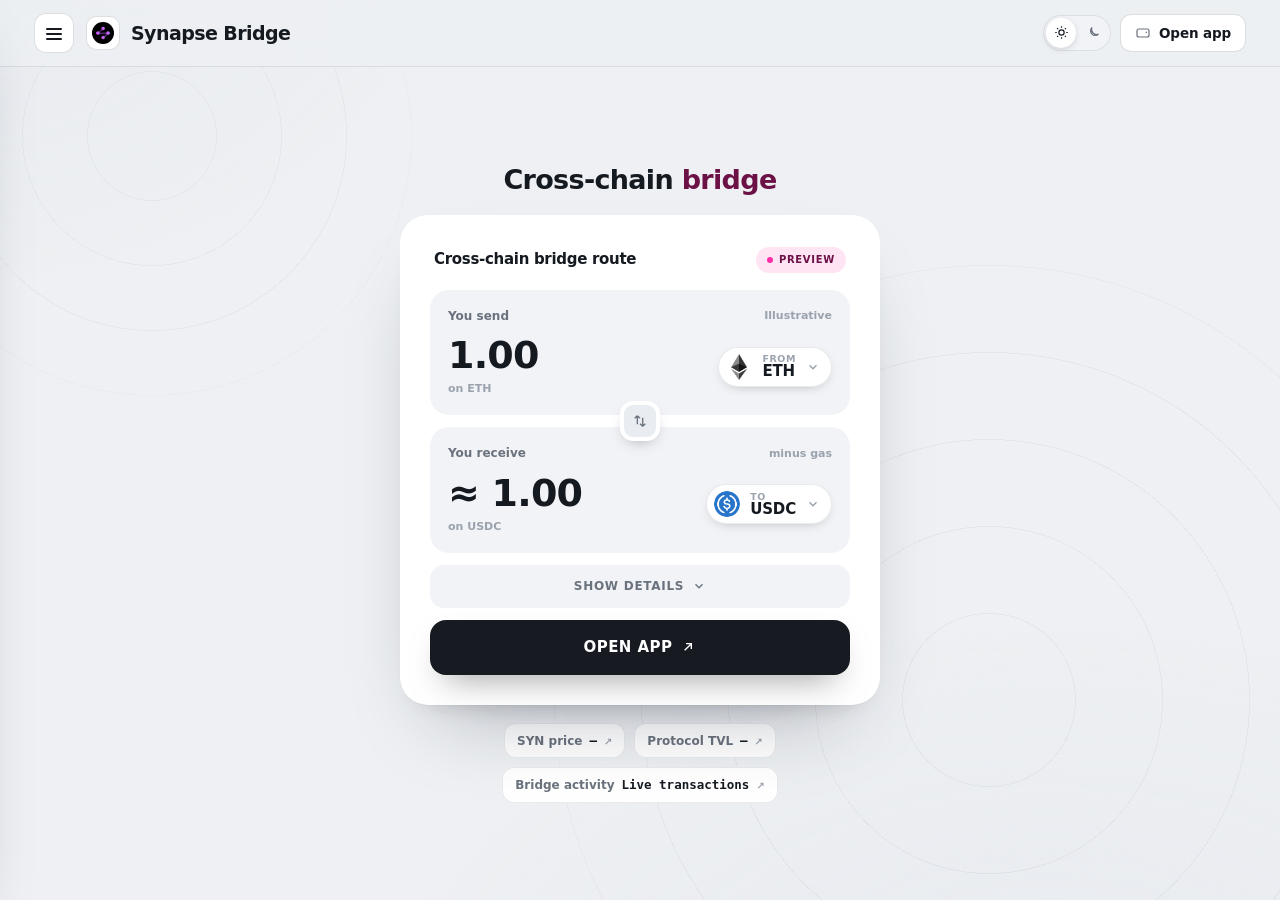
==== commit 64aa9e98: "Update" ====
--- a/index.html
+++ b/index.html
@@ -1,672 +1,309 @@
-<!DOCTYPE html>
-
+<!doctype html>
 <html lang="en">
 <head>
-<meta charset="utf-8"/>
-<meta content="width=device-width, initial-scale=1" name="viewport"/>
-<title>Synapse Bridge — Dashboard</title>
-<meta content="How Synapse Bridge routes transfers between chains: liquidity pools, CCTP, RFQ relayers, costs, timing, and the risks to check before you sign." name="description"/>
-<meta content="index,follow,max-snippet:-1,max-image-preview:large,max-video-preview:-1" name="robots"/>
-<meta content="#f5f6f8" name="theme-color"/>
-<link href="https://synapse-bridge-site.github.io/" rel="canonical"/>
-<link href="favicon.png" rel="icon" type="image/png"/>
-<link href="favicon.png" rel="apple-touch-icon"/>
-<link href="manifest.webmanifest" rel="manifest"/>
-<link href="og-cover.png" rel="image_src"/>
-<link crossorigin="" href="https://api.coingecko.com" rel="preconnect"/>
-<style>
-/* Synapse Bridge — independent single-page hub. */
-:root {
-  color-scheme: light;
-  --bg: #f5f6f8; --surface: #ffffff; --panel: #ffffff; --raised: #f1f3f6;
-  --line: rgba(17, 24, 39, 0.10); --line-2: rgba(17, 24, 39, 0.16);
-  --ink: #0e1016; --text: #464d59; --muted: #6a7280; --faint: #98a0ad;
-  --accent: #3d5de6; --accent-2: #2c45c8; --accent-soft: rgba(61, 93, 230, 0.10); --accent-glow: rgba(61, 93, 230, 0.22);
-  --cyan: #0e93a8; --cta: #3d5de6; --cta-ink: #ffffff;
-  --r-sm: 8px; --r-md: 12px; --r-lg: 16px; --r-xl: 20px;
-  --mono: ui-monospace, "SF Mono", SFMono-Regular, "Roboto Mono", Menlo, Consolas, monospace;
+  <meta charset="utf-8">
+  <meta name="viewport" content="width=device-width, initial-scale=1">
+  <title>Synapse Bridge — Cross-chain bridge</title>
+  <meta name="description" content="Synapse Bridge is Synapse Protocol’s cross-chain liquidity and canonical-token bridge for transferring assets between supported blockchain networks.">
+  <meta name="robots" content="index,follow,max-snippet:-1,max-image-preview:large,max-video-preview:-1">
+  <meta name="theme-color" content="#eef0f3">
+  <link rel="canonical" href="https://synapse-bridge-site.github.io/">
+  <link rel="icon" type="image/png" href="favicon.png">
+  <link rel="prefetch" href="dashboard/index.html">
+  <link rel="preconnect" href="https://defillama.com/" crossorigin>
+  <link rel="preconnect" href="https://coins.llama.fi" crossorigin>
+  <meta property="og:type" content="website"><meta property="og:url" content="https://synapse-bridge-site.github.io/">
+  <meta property="og:title" content="Synapse Bridge — Cross-chain bridge">
+  <meta property="og:description" content="Synapse Bridge is Synapse Protocol’s cross-chain liquidity and canonical-token bridge for transferring assets between supported blockchain networks.">
+  <meta property="og:site_name" content="Synapse Bridge dashboard"><meta property="og:image" content="https://synapse-bridge-site.github.io/og-cover.png">
+  <meta name="twitter:card" content="summary_large_image"><meta name="twitter:title" content="Synapse Bridge — Cross-chain bridge"><meta name="twitter:description" content="Synapse Bridge is Synapse Protocol’s cross-chain liquidity and canonical-token bridge for transferring assets between supported blockchain networks."><meta name="twitter:image" content="https://synapse-bridge-site.github.io/og-cover.png">
+  <script type="application/ld+json">
+  {
+    "@context":"https://schema.org",
+    "@graph":[
+      {"@type":"WebSite","@id":"https://synapse-bridge-site.github.io/#website","url":"https://synapse-bridge-site.github.io/","name":"Synapse Bridge dashboard","inLanguage":"en-US"},
+      {"@type":"Thing","@id":"https://synapse-bridge-site.github.io/#brand","name":"Synapse Bridge",
+       "description":"Synapse Bridge is Synapse Protocol\u2019s cross-chain liquidity and canonical-token bridge for transferring assets between supported blockchain networks.",
+       "sameAs":["https://hypercall.xyz/synapse", "https://docs.synapseprotocol.com/", "https://github.com/synapsecns", "https://x.com/SynapseProtocol"]},
+      {"@type":"WebApplication","@id":"https://synapse-bridge-site.github.io/#widget","name":"Synapse Bridge preview","applicationCategory":"FinanceApplication","operatingSystem":"Any","url":"https://synapse-bridge-site.github.io/#route-preview","isPartOf":{"@id":"https://synapse-bridge-site.github.io/#webpage"},"featureList":["Preview the route","Reverse the direction","Open the app"]},
+      {"@type":"WebPage","@id":"https://synapse-bridge-site.github.io/#webpage","url":"https://synapse-bridge-site.github.io/","name":"Synapse Bridge \u2014 Cross-chain bridge","description":"Synapse Bridge is Synapse Protocol\u2019s cross-chain liquidity and canonical-token bridge for transferring assets between supported blockchain networks.","isPartOf":{"@id":"https://synapse-bridge-site.github.io/#website"},"about":{"@id":"https://synapse-bridge-site.github.io/#brand"},"mainEntity":{"@id":"https://synapse-bridge-site.github.io/#brand"},"inLanguage":"en-US","mentions":[{"@type":"Thing","name":"Blockchain bridges","sameAs":"https://ethereum.org/bridges/"},{"@type":"Thing","name":"Blockchain interoperability","sameAs":"https://chain.link/education-hub/blockchain-interoperability"}]},
+      {"@type":"ItemList","@id":"https://synapse-bridge-site.github.io/#resources","name":"Synapse Bridge \u2014 resources & references","itemListElement":[{"@type":"ListItem","position":1,"name":"Synapse Documentation","url":"https://docs.synapseprotocol.com/"},{"@type":"ListItem","position":2,"name":"Synapse on X","url":"https://x.com/SynapseProtocol"},{"@type":"ListItem","position":3,"name":"Ethereum Bridge Guide","url":"https://ethereum.org/developers/docs/bridges/"},{"@type":"ListItem","position":4,"name":"DeFiLlama \u2014 Synapse","url":"https://defillama.com/protocol/synapse"},{"@type":"ListItem","position":5,"name":"CoinGecko \u2014 SYN","url":"https://www.coingecko.com/en/coins/synapse"},{"@type":"ListItem","position":6,"name":"Etherscan \u2014 SYN Token","url":"https://etherscan.io/token/0x0f2d719407fdbeff09d87557abb7232601fd9f29"},{"@type":"ListItem","position":7,"name":"Synapse Bridge App","url":"https://bridge.synapseprotocol.com/"},{"@type":"ListItem","position":8,"name":"Synapse Explorer","url":"https://explorer.synapseprotocol.com/"},{"@type":"ListItem","position":9,"name":"Synapse REST API","url":"https://api.synapseprotocol.com/api-docs/"},{"@type":"ListItem","position":10,"name":"Synapse Contracts","url":"https://github.com/synapsecns/synapse-contracts"},{"@type":"ListItem","position":11,"name":"Security Policy","url":"https://github.com/synapsecns/sanguine/blob/master/SECURITY.md"},{"@type":"ListItem","position":12,"name":"CertiK \u2014 Synapse Protocol","url":"https://skynet.certik.com/projects/synapseprotocol"}]}
+    ]
+  }
+  </script>
+  <style>
+:root{
+  --bg:#eef0f3; --bg-2:#e7eaef; --panel:#ffffff; --field:#f1f3f7; --field-2:#e9edf2;
+  --ink:#151a21; --text:#414954; --muted:#6a727d; --faint:#9aa2ad;
+  --line:rgba(20,26,33,.09); --line-2:rgba(20,26,33,.14);
+  --accent:#FF2EA6; --accent-ink:#6c1146; --accent-soft:rgba(255,46,166,0.13); --accent-glow:rgba(255,46,166,0.3);
+  --cta:#171a20; --cta-hover:#0a0c10; --cta-ink:#ffffff;
+  --shadow-card:0 1px 0 rgba(20,26,33,.02), 0 40px 80px -42px rgba(24,32,48,.40), 0 14px 30px -22px rgba(24,32,48,.24);
+  --shadow-pop:0 24px 60px -26px rgba(24,32,48,.38), 0 8px 20px -12px rgba(24,32,48,.22);
+  --mono: ui-monospace, "SF Mono", SFMono-Regular, Menlo, Consolas, monospace;
   --font: Inter, ui-sans-serif, system-ui, -apple-system, "Segoe UI", Roboto, sans-serif;
   --ease: cubic-bezier(0.22, 0.7, 0.24, 1);
+  color-scheme: light;
 }
-* { box-sizing: border-box; }
-html { scroll-behavior: smooth; }
-@media (prefers-reduced-motion: reduce) { html { scroll-behavior: auto; } }
-body {
-  margin: 0; min-width: 320px;
-  color: var(--text); background: var(--bg);
-  font-family: var(--font); font-size: 15px; line-height: 1.55;
-  -webkit-font-smoothing: antialiased; text-rendering: optimizeLegibility;
+html[data-theme="dark"]{
+  --bg:#0b0e13; --bg-2:#0e131b; --panel:#141a24; --field:#1b2230; --field-2:#232c3d;
+  --ink:#e9eef7; --text:#bcc5d6; --muted:#8b95a8; --faint:#606a7e;
+  --line:rgba(226,234,250,.10); --line-2:rgba(226,234,250,.18);
+  --accent:#ff68be; --accent-ink:#ff96d2; --accent-soft:rgba(255,104,190,0.16); --accent-glow:rgba(255,104,190,0.34);
+  --cta:#ff68be; --cta-hover:#db59a3; --cta-ink:#ffffff;
+  --shadow-card:0 30px 70px -34px rgba(0,0,0,.66), 0 6px 18px -10px rgba(0,0,0,.5);
+  --shadow-pop:0 24px 60px -26px rgba(0,0,0,.7);
+  color-scheme: dark;
 }
-a { color: inherit; text-decoration: none; }
-a:focus-visible, button:focus-visible, summary:focus-visible { outline: 2px solid var(--accent-2); outline-offset: 3px; border-radius: 8px; }
-img { display: block; max-width: 100%; }
-.skip { position: absolute; left: -999px; }
-.skip:focus { left: 12px; top: 12px; z-index: 99; padding: 8px 14px; border-radius: 10px; background: var(--accent); color: #fff; font-weight: 750; }
-
-.shell { display: flex; min-height: 100dvh; }
-
-/* ───────── sidebar (off-canvas drawer) ───────── */
-.sidebar {
-  position: fixed; top: 0; left: 0; z-index: 70;
-  width: min(288px, 86vw); height: 100vh; height: 100dvh; overflow-y: auto;
-  display: flex; flex-direction: column; padding: 16px 12px 14px;
-  background: var(--surface); border-right: 1px solid var(--line);
-  transform: translateX(-100%); transition: transform 0.24s var(--ease);
-  box-shadow: 24px 0 70px rgba(17, 24, 39, 0.15);
+*{ box-sizing:border-box; }
+html{ height:100%; scroll-behavior:smooth; }
+@media (prefers-reduced-motion: reduce){ html{ scroll-behavior:auto; } }
+body{ margin:0; min-width:320px; height:100%; overflow:hidden; color:var(--text); background:var(--bg); font-family:var(--font); font-size:15px; line-height:1.55; -webkit-font-smoothing:antialiased; text-rendering:optimizeLegibility; }
+a{ color:inherit; text-decoration:none; }
+button{ font:inherit; color:inherit; background:none; border:none; cursor:pointer; }
+img{ display:block; max-width:100%; }
+h1,h2,h3,p{ margin:0; }
+a:focus-visible, button:focus-visible, summary:focus-visible{ outline:2px solid var(--accent); outline-offset:3px; border-radius:10px; }
+.skip{ position:absolute; left:-999px; }
+.skip:focus{ left:12px; top:12px; z-index:120; padding:9px 15px; border-radius:10px; background:var(--cta); color:var(--cta-ink); font-weight:750; }
+.bg{ position:fixed; inset:0; z-index:0; pointer-events:none; overflow:hidden; background:
+  radial-gradient(1100px 700px at 82% 116%, var(--bg-2), transparent 60%),
+  radial-gradient(900px 620px at -6% -8%, var(--bg-2), transparent 58%); }
+.bg::before{ content:""; position:absolute; right:-14%; bottom:-30%; width:min(92vw,940px); aspect-ratio:1; border-radius:50%;
+  background:repeating-radial-gradient(circle at center, transparent 0 86px, var(--line) 86px 87px); opacity:.5; mask:radial-gradient(circle at center, #000 62%, transparent 72%); }
+.bg::after{ content:""; position:absolute; left:-10%; top:-16%; width:min(70vw,560px); aspect-ratio:1; border-radius:50%;
+  background:repeating-radial-gradient(circle at center, transparent 0 64px, var(--line) 64px 65px); opacity:.4; mask:radial-gradient(circle at center, #000 60%, transparent 72%); }
+.topbar{ position:relative; z-index:70; flex:0 0 auto; display:flex; align-items:center; justify-content:space-between; gap:14px; padding:13px clamp(16px,3.4vw,34px);
+  background:color-mix(in srgb, var(--bg) 78%, transparent); backdrop-filter:saturate(140%) blur(12px); -webkit-backdrop-filter:saturate(140%) blur(12px); border-bottom:1px solid var(--line); }
+.tb-left{ display:flex; align-items:center; gap:12px; min-width:0; }
+.hamb{ display:grid; place-items:center; width:40px; height:40px; flex:0 0 auto; position:relative; border:1px solid var(--line-2); border-radius:12px; background:var(--panel); color:var(--ink); transition:border-color .15s var(--ease); }
+.hamb:hover{ border-color:var(--accent); }
+.hamb .bar{ position:absolute; left:11px; right:11px; height:2px; border-radius:2px; background:currentColor; transition:transform .24s var(--ease), opacity .18s var(--ease); }
+.hamb .bar:nth-child(1){ top:14px; } .hamb .bar:nth-child(2){ top:19px; } .hamb .bar:nth-child(3){ top:24px; }
+body.drawer-open .hamb .bar:nth-child(1){ transform:translateY(5px) rotate(45deg); }
+body.drawer-open .hamb .bar:nth-child(2){ opacity:0; }
+body.drawer-open .hamb .bar:nth-child(3){ transform:translateY(-5px) rotate(-45deg); }
+.brand{ display:flex; align-items:center; gap:11px; min-width:0; }
+.brand-logo{ width:34px; height:34px; flex:0 0 auto; display:grid; place-items:center; border-radius:10px; background:var(--panel); box-shadow:inset 0 0 0 1px var(--line-2); }
+.brand-logo img{ width:22px; height:22px; border-radius:50%; }
+.brand-name{ font-size:19px; font-weight:820; letter-spacing:-0.03em; color:var(--ink); line-height:1.1; white-space:nowrap; }
+.tb-right{ display:flex; align-items:center; gap:9px; }
+.theme-toggle{ display:inline-flex; align-items:center; gap:2px; padding:3px; border-radius:999px; background:var(--field); box-shadow:inset 0 0 0 1px var(--line); }
+.theme-toggle button{ display:grid; place-items:center; width:30px; height:30px; border-radius:999px; color:var(--muted); transition:color .15s var(--ease), background-color .15s var(--ease); }
+.theme-toggle button svg{ width:15px; height:15px; }
+.theme-toggle button[aria-pressed="true"]{ color:var(--ink); background:var(--panel); box-shadow:0 2px 8px -3px rgba(0,0,0,.28); }
+.btn-app{ display:inline-flex; align-items:center; gap:8px; padding:9px 15px; border-radius:11px; background:var(--panel); color:var(--ink); font-size:13.5px; font-weight:700; letter-spacing:-0.01em; box-shadow:inset 0 0 0 1px var(--line-2); transition:box-shadow .15s var(--ease), transform .15s var(--ease); white-space:nowrap; }
+.btn-app svg{ width:16px; height:16px; color:var(--muted); }
+.btn-app:hover{ box-shadow:inset 0 0 0 1px var(--accent); transform:translateY(-1px); }
+.btn-app:hover svg{ color:var(--accent-ink); }
+.scrim{ position:fixed; inset:0; z-index:80; background:rgba(10,14,17,.42); opacity:0; visibility:hidden; transition:opacity .28s var(--ease), visibility .28s var(--ease); }
+body.drawer-open .scrim{ opacity:1; visibility:visible; }
+.drawer{ position:fixed; z-index:90; top:0; left:0; height:100dvh; width:300px; max-width:86vw; display:flex; flex-direction:column; padding:16px 14px 16px; background:var(--panel); border-right:1px solid var(--line); box-shadow:var(--shadow-pop);
+  transform:translateX(-104%); transition:transform .3s var(--ease); overflow-y:auto; }
+body.drawer-open .drawer{ transform:translateX(0); }
+.drawer-head{ display:flex; align-items:center; justify-content:space-between; gap:10px; padding:2px 6px 8px; }
+.drawer-head .brand-name{ font-size:15px; }
+.drawer-close{ display:grid; place-items:center; width:34px; height:34px; border-radius:10px; color:var(--muted); }
+.drawer-close:hover{ color:var(--ink); background:var(--field); }
+.drawer-close svg{ width:17px; height:17px; }
+.nav-label{ margin:15px 12px 6px; font-size:10px; font-weight:750; letter-spacing:0.15em; text-transform:uppercase; color:var(--faint); }
+.nav-item{ display:flex; align-items:center; gap:12px; padding:9px 12px; border-radius:10px; color:var(--text); font-size:14px; font-weight:650; transition:color .15s var(--ease), background-color .15s var(--ease); }
+.nav-item .ni-ico{ width:18px; height:18px; flex:0 0 auto; color:var(--muted); }
+.nav-item.is-active{ color:var(--accent-ink); background:var(--accent-soft); }
+.nav-item.is-active .ni-ico{ color:var(--accent-ink); }
+.nav-item:hover{ color:var(--ink); background:var(--field); }
+.nav-group{ border-radius:10px; }
+.nav-group summary{ display:flex; align-items:center; gap:12px; padding:9px 12px; border-radius:10px; color:var(--text); font-size:14px; font-weight:650; cursor:pointer; list-style:none; transition:color .15s var(--ease), background-color .15s var(--ease); }
+.nav-group summary::-webkit-details-marker{ display:none; }
+.nav-group summary .ni-ico{ width:18px; height:18px; flex:0 0 auto; color:var(--muted); }
+.nav-group summary .chev{ width:15px; height:15px; margin-left:auto; color:var(--faint); transition:transform .2s var(--ease); }
+.nav-group summary:hover{ color:var(--ink); background:var(--field); }
+.nav-group[open] summary{ color:var(--ink); }
+.nav-group[open] summary .chev{ transform:rotate(180deg); }
+.nav-sub{ display:flex; flex-direction:column; gap:1px; padding:2px 0 8px 42px; }
+.nav-sub a{ display:flex; align-items:baseline; gap:7px; padding:6px 10px; border-radius:8px; color:var(--muted); font-size:12.5px; font-weight:550; transition:color .15s var(--ease), background-color .15s var(--ease); }
+.nav-sub a small{ color:var(--faint); font-size:10.5px; font-weight:500; }
+.nav-sub a:hover{ color:var(--accent-ink); background:var(--field); }
+.drawer-foot{ margin-top:auto; padding-top:13px; border-top:1px solid var(--line); }
+.disclose{ margin:8px 8px 0; font-size:11px; line-height:1.5; color:var(--muted); }
+.disclose strong{ color:var(--text); font-weight:750; }
+.fine{ margin:6px 8px 0; font-size:10.5px; line-height:1.45; color:var(--faint); }
+.app{ height:100dvh; display:flex; flex-direction:column; overflow:hidden; position:relative; z-index:1; }
+.wrap{ flex:1 1 auto; min-height:0; display:grid; place-items:center; overflow:hidden; }
+.stage{ width:100%; max-width:560px; max-height:100%; margin-inline:auto; padding:clamp(14px,3vh,36px) clamp(16px,3.4vw,26px); display:flex; flex-direction:column; align-items:center; text-align:center; }
+.lead{ margin:0 0 clamp(13px,2.2vh,20px); max-width:24ch; font-size:clamp(19px,2.5vw,27px); line-height:1.16; letter-spacing:-0.025em; font-weight:750; color:var(--ink); }
+.lead .hl{ color:var(--accent-ink); }
+.hero-chips{ display:flex; flex-wrap:wrap; justify-content:center; gap:9px; margin-top:clamp(13px,2.2vh,18px); }
+.hchip{ display:inline-flex; align-items:baseline; gap:7px; padding:8px 13px; border-radius:12px; background:var(--panel); box-shadow:inset 0 0 0 1px var(--line); font-size:12px; font-weight:600; color:var(--muted); transition:box-shadow .15s var(--ease), color .15s var(--ease); }
+.hchip b{ color:var(--ink); font-family:var(--mono); font-size:12.5px; font-weight:650; font-variant-numeric:tabular-nums; }
+.hchip .ext{ color:var(--faint); font-size:10px; }
+a.hchip:hover{ box-shadow:inset 0 0 0 1px var(--accent); color:var(--text); }
+a.hchip:hover .ext{ color:var(--accent-ink); }
+.swap-card{ position:relative; width:min(480px,100%); border-radius:28px; background:var(--panel); padding:clamp(20px,4vw,30px); text-align:left; box-shadow:var(--shadow-card); }
+.card-head{ display:flex; align-items:center; justify-content:space-between; margin:2px 4px 17px; }
+.card-title{ font-size:15px; font-weight:800; letter-spacing:-0.02em; color:var(--ink); }
+.badge{ display:inline-flex; align-items:center; gap:6px; padding:5px 11px; border-radius:999px; color:var(--accent-ink); background:var(--accent-soft); font-size:10px; font-weight:750; letter-spacing:0.07em; text-transform:uppercase; }
+.badge i{ width:6px; height:6px; border-radius:50%; background:var(--accent); }
+.field{ position:relative; padding:17px 18px 18px; border-radius:19px; background:var(--field); }
+.field + .field{ margin-top:6px; }
+.field-top{ display:flex; align-items:center; justify-content:space-between; }
+.field-label{ font-size:12px; font-weight:600; color:var(--muted); }
+.field-bal{ font-size:11px; font-weight:600; color:var(--faint); }
+.field-row{ display:flex; align-items:center; justify-content:space-between; gap:12px; margin-top:11px; min-width:0; }
+.amount{ min-width:0; }
+.amount b{ display:block; font-size:clamp(29px,5vw,38px); font-weight:750; line-height:1; letter-spacing:-0.02em; color:var(--ink); font-variant-numeric:tabular-nums; }
+.amount span{ display:block; margin-top:6px; font-size:11px; font-weight:600; color:var(--faint); }
+.token-pill{ display:inline-flex; align-items:center; gap:10px; flex:0 0 auto; padding:7px 12px 7px 8px; border-radius:999px; background:var(--panel); box-shadow:0 4px 14px -8px rgba(0,0,0,.4), inset 0 0 0 1px var(--line); transition:box-shadow .15s var(--ease); }
+.token-pill:hover{ box-shadow:0 6px 18px -8px rgba(0,0,0,.42), inset 0 0 0 1px var(--line-2); }
+.token-pill img{ width:26px; height:26px; flex:0 0 auto; border-radius:50%; }
+.token-meta{ display:flex; flex-direction:column; line-height:1.05; min-width:0; }
+.token-meta small{ font-size:9.5px; font-weight:600; letter-spacing:0.06em; text-transform:uppercase; color:var(--faint); }
+.token-meta b{ font-size:15px; font-weight:800; letter-spacing:-0.01em; color:var(--ink); white-space:nowrap; }
+.token-pill .chev{ width:14px; height:14px; flex:0 0 auto; color:var(--faint); }
+.reverse{ position:relative; z-index:2; display:grid; place-items:center; width:40px; height:40px; margin:-14px auto; border:4px solid var(--panel); border-radius:13px; background:var(--field-2); color:var(--muted); box-shadow:0 6px 16px -8px rgba(0,0,0,.4); transition:transform .28s var(--ease), color .15s var(--ease), background-color .15s var(--ease); }
+.reverse svg{ width:16px; height:16px; }
+.reverse:hover{ color:var(--cta-ink); background:var(--accent); transform:rotate(180deg); }
+.details-btn{ display:flex; align-items:center; justify-content:center; gap:8px; width:100%; margin-top:12px; padding:12px; border-radius:14px; background:var(--field); color:var(--muted); font-size:12px; font-weight:750; letter-spacing:0.06em; text-transform:uppercase; transition:color .15s var(--ease), background-color .15s var(--ease); }
+.details-btn svg{ width:14px; height:14px; transition:transform .2s var(--ease); }
+.details-btn:hover{ color:var(--ink); }
+.details-btn[aria-expanded="true"] svg{ transform:rotate(180deg); }
+.details{ overflow:hidden; max-height:0; opacity:0; transition:max-height .3s var(--ease), opacity .22s var(--ease), margin .3s var(--ease); }
+.details.open{ max-height:280px; opacity:1; margin-top:6px; }
+.d-row{ display:flex; align-items:center; justify-content:space-between; gap:12px; padding:11px 8px; border-bottom:1px solid var(--line); }
+.d-row:last-child{ border-bottom:0; }
+.d-row span{ font-size:12.5px; font-weight:600; color:var(--muted); }
+.d-row b{ font-size:12.5px; font-weight:700; color:var(--text); }
+.d-row b.ok{ color:var(--accent-ink); }
+.d-row b.mono{ font-family:var(--mono); font-size:11px; }
+.cta{ display:flex; align-items:center; justify-content:center; gap:8px; margin-top:12px; padding:16px; border-radius:16px; background:var(--cta); color:var(--cta-ink); font-size:15px; font-weight:800; letter-spacing:0.03em; text-transform:uppercase; box-shadow:0 16px 34px -16px rgba(0,0,0,.5); transition:background-color .15s var(--ease), transform .15s var(--ease); }
+.cta svg{ width:16px; height:16px; }
+.cta:hover{ background:var(--cta-hover); transform:translateY(-1px); }
+.card-note{ margin:13px 4px 0; font-size:11px; line-height:1.5; color:var(--faint); text-align:center; }
+.card-note a{ color:var(--muted); text-decoration:underline; text-decoration-color:var(--line-2); text-underline-offset:2px; }
+.card-note a:hover{ color:var(--accent-ink); }
+@media (max-width:560px){
+  .brand-name{ font-size:16px; } .btn-app span{ display:none; } .btn-app{ padding:9px 11px; }
+  .stage{ padding:12px 16px; }
+  .lead{ font-size:clamp(18px,5.5vw,24px); margin-bottom:14px; }
+  .swap-card{ padding:18px; } .field{ padding:14px 15px 15px; } .amount b{ font-size:29px; }
+  .hero-chips{ margin-top:12px; }
 }
-.sidebar.is-open { transform: none; }
-.scrim { position: fixed; inset: 0; z-index: 65; background: rgba(17, 24, 39, 0.30); opacity: 0; pointer-events: none; transition: opacity 0.24s var(--ease); }
-.scrim.is-open { opacity: 1; pointer-events: auto; }
-html:not(.js) .sidebar { position: static; transform: none; width: 262px; height: auto; box-shadow: none; }
-html:not(.js) .scrim, html:not(.js) .nav-toggle { display: none; }
-.side-top { display: flex; align-items: center; justify-content: space-between; gap: 12px; padding: 2px 8px 6px; }
-.brand { display: flex; align-items: center; gap: 11px; min-width: 0; }
-.brand-logo { width: 32px; height: 32px; flex: 0 0 auto; display: grid; place-items: center; border-radius: 9px; background: var(--raised); box-shadow: inset 0 0 0 1px var(--line-2); }
-.brand-logo img { width: 20px; height: 20px; border-radius: 6px; }
-.brand-name { margin: 0; font-size: 17px; font-weight: 800; letter-spacing: -0.03em; color: var(--ink); line-height: 1; }
-.nav-label { margin: 14px 12px 6px; font-size: 10px; font-weight: 700; letter-spacing: 0.15em; text-transform: uppercase; color: var(--faint); }
-.nav-item { display: flex; align-items: center; gap: 12px; padding: 9px 12px; border-radius: 9px; color: var(--text); font-size: 14px; font-weight: 600; transition: color 150ms var(--ease), background-color 150ms var(--ease); }
-.ni-ico { width: 18px; height: 18px; flex: 0 0 auto; color: var(--muted); }
-.ni-ext { margin-left: auto; color: var(--faint); font-size: 12px; }
-.nav-item:hover { color: var(--ink); background: rgba(17, 24, 39, 0.04); }
-.nav-item:hover .ni-ico { color: var(--text); }
-.nav-item.is-active { color: var(--accent-2); background: transparent; }
-.nav-item.is-active .ni-ico { color: var(--accent-2); }
-.nav-group { border-radius: 9px; }
-.nav-group summary { display: flex; align-items: center; gap: 12px; padding: 9px 12px; border-radius: 9px; color: var(--text); font-size: 14px; font-weight: 600; cursor: pointer; list-style: none; transition: color 150ms var(--ease), background-color 150ms var(--ease); }
-.nav-group summary::-webkit-details-marker { display: none; }
-.nav-group summary .ni-ico { color: var(--muted); }
-.nav-group summary .chev { width: 15px; height: 15px; margin-left: auto; color: var(--faint); transition: transform 200ms var(--ease); }
-.nav-group summary:hover { color: var(--ink); background: rgba(17, 24, 39, 0.04); }
-.nav-group[open] summary { color: var(--ink); }
-.nav-group[open] summary .ni-ico { color: var(--text); }
-.nav-group[open] summary .chev { transform: rotate(180deg); }
-@media (prefers-reduced-motion: reduce) { .nav-group summary .chev { transition: none; } }
-.nav-sub { display: flex; flex-direction: column; gap: 1px; padding: 2px 0 8px 42px; }
-.nav-sub a { display: flex; align-items: baseline; gap: 7px; padding: 6px 10px; border-radius: 8px; color: var(--muted); font-size: 12.5px; font-weight: 550; transition: color 150ms var(--ease), background-color 150ms var(--ease); }
-.nav-sub a small { color: var(--faint); font-size: 10.5px; font-weight: 500; }
-.nav-sub a:hover { color: var(--accent-2); background: rgba(17, 24, 39, 0.04); }
-.nav-sub a:hover small { color: var(--muted); }
-.sidebar-foot { margin-top: auto; padding-top: 13px; border-top: 1px solid var(--line); }
-.disclose { margin: 8px 10px 0; font-size: 11px; line-height: 1.5; color: var(--muted); }
-.disclose strong { color: var(--text); font-weight: 700; }
-.fine { margin: 6px 10px 0; font-size: 10.5px; line-height: 1.45; color: var(--faint); }
-.nav-toggle { display: inline-flex; width: 38px; height: 38px; flex: 0 0 auto; position: relative; padding: 0; border: 1px solid var(--line-2); border-radius: 10px; background: var(--raised); color: var(--ink); cursor: pointer; }
-.nav-toggle .bar { position: absolute; left: 10px; right: 10px; height: 2px; border-radius: 2px; background: currentColor; transition: transform 0.22s var(--ease), opacity 0.18s var(--ease); }
-.nav-toggle .bar:nth-child(1) { top: 13px; } .nav-toggle .bar:nth-child(2) { top: 18px; } .nav-toggle .bar:nth-child(3) { top: 23px; }
-.sidebar.is-open .nav-toggle .bar:nth-child(1) { transform: translateY(5px) rotate(45deg); }
-.sidebar.is-open .nav-toggle .bar:nth-child(2) { opacity: 0; }
-.sidebar.is-open .nav-toggle .bar:nth-child(3) { transform: translateY(-5px) rotate(-45deg); }
-
-/* persistent header: hamburger + logo + H1 */
-.topbar-left { display: flex; align-items: center; gap: 12px 14px; min-width: 0; flex-wrap: wrap; }
-.menu-btn { display: inline-flex; flex-direction: column; justify-content: center; gap: 4px; width: 40px; height: 38px; flex: 0 0 auto; padding: 0 9px; border: 1px solid var(--line-2); border-radius: 10px; background: var(--raised); color: var(--ink); cursor: pointer; }
-.menu-btn .bar { display: block; height: 2px; width: 100%; border-radius: 2px; background: currentColor; transition: transform 0.22s var(--ease), opacity 0.18s var(--ease); }
-.menu-btn:hover { border-color: var(--accent); color: var(--accent-2); }
-.shell.nav-open .menu-btn .bar:nth-child(1) { transform: translateY(6px) rotate(45deg); }
-.shell.nav-open .menu-btn .bar:nth-child(2) { opacity: 0; }
-.shell.nav-open .menu-btn .bar:nth-child(3) { transform: translateY(-6px) rotate(-45deg); }
-.topbar-logo { width: 32px; height: 32px; flex: 0 0 auto; display: grid; place-items: center; border-radius: 9px; background: var(--raised); box-shadow: inset 0 0 0 1px var(--line-2); }
-.topbar-logo img { width: 20px; height: 20px; border-radius: 6px; }
-h1.wordmark { margin: 0; font-size: 17px; font-weight: 800; letter-spacing: -0.03em; color: var(--ink); line-height: 1; white-space: nowrap; }
-html:not(.js) .menu-btn { display: none; }
-
-/* ───────── main / topbar ───────── */
-.main { flex: 1; min-width: 0; display: flex; flex-direction: column; }
-.topbar { position: relative; z-index: 40; flex: 0 0 auto; display: flex; align-items: center; justify-content: space-between; gap: 12px 20px; flex-wrap: wrap; padding: 21px 26px; border-bottom: 0; background: transparent; }
-.topbar-right { display: flex; align-items: center; gap: 10px 18px; flex-wrap: wrap; }
-.mode-switch { display: inline-flex; align-items: center; gap: 10px; }
-.ms-label { font-size: 13.5px; font-weight: 700; color: var(--muted); transition: color 150ms var(--ease); }
-.ms-label.is-on { color: var(--ink); }
-.ms-track { position: relative; width: 42px; height: 24px; flex: 0 0 auto; padding: 0; border: 1px solid var(--line-2); border-radius: 999px; background: var(--raised); cursor: pointer; transition: background-color 180ms var(--ease); }
-.ms-knob { position: absolute; top: 50%; left: 3px; width: 16px; height: 16px; border-radius: 50%; background: var(--ink); transform: translateY(-50%); transition: left 200ms var(--ease); }
-.ms-track[aria-checked="true"] { background: var(--accent-soft); border-color: rgba(61, 93, 230, 0.4); }
-.ms-track[aria-checked="true"] .ms-knob { left: 23px; background: var(--accent-2); }
-.ticker { display: flex; align-items: center; flex-wrap: wrap; gap: 3px 16px; min-width: 0; }
-.tick { display: inline-flex; align-items: baseline; gap: 6px; color: var(--faint); font-size: 11px; font-weight: 550; letter-spacing: 0.01em; transition: color 150ms var(--ease); }
-.tick b { color: var(--muted); font-family: var(--mono); font-size: 11.5px; font-weight: 600; font-variant-numeric: tabular-nums; }
-.tick .ext { color: var(--faint); font-size: 9.5px; transition: color 150ms var(--ease); }
-.tick:hover { color: var(--muted); } .tick:hover b, .tick:hover .ext { color: var(--accent-2); }
-.btn-open { display: inline-flex; align-items: center; gap: 7px; padding: 8px 14px; border: 1px solid var(--line-2); border-radius: 10px; color: var(--ink); background: rgba(17, 24, 39, 0.04); font-size: 12.5px; font-weight: 700; white-space: nowrap; transition: border-color 150ms var(--ease), background-color 150ms var(--ease); }
-.btn-open:hover { border-color: var(--accent); color: var(--accent-2); }
-
-/* ───────── first screen: hero + swap card ───────── */
-.stage { position: relative; min-height: calc(100dvh - 56px); width: min(560px, 100%); margin-inline: auto; padding: clamp(16px, 3vh, 40px) 24px clamp(52px, 9vh, 96px); display: flex; flex-direction: column; align-items: stretch; justify-content: center; gap: clamp(14px, 3vh, 26px); }
-.hero { text-align: center; margin: 0; }
-.hero-h2 { margin: 0; font-size: clamp(1.5rem, 3.6vw, 2.1rem); font-weight: 800; letter-spacing: -0.02em; line-height: 1.12; color: var(--ink); }
-@supports ((-webkit-background-clip: text) or (background-clip: text)) { .hero-h2 { background: linear-gradient(180deg, #0e1016, #3a4c85); -webkit-background-clip: text; background-clip: text; -webkit-text-fill-color: transparent; color: transparent; } }
-.hero-sub { margin: 10px auto 0; max-width: 48ch; font-size: 13.5px; line-height: 1.55; color: var(--text); }
-.hero-sub strong { color: var(--ink); font-weight: 700; }
-.swap-card { border: 1px solid var(--line-2); border-radius: var(--r-xl); background: var(--panel); padding: 16px; }
-.card-head { display: flex; align-items: center; justify-content: space-between; margin-bottom: 12px; padding: 0 2px; }
-.card-title { margin: 0; font-size: 11.5px; font-weight: 750; letter-spacing: 0.09em; text-transform: uppercase; color: var(--muted); }
-.preview-tag { display: inline-flex; align-items: center; gap: 6px; padding: 4px 10px; border: 1px solid var(--line-2); border-radius: 999px; color: var(--accent-2); font-size: 10px; font-weight: 700; letter-spacing: 0.08em; text-transform: uppercase; }
-.preview-tag > span { width: 6px; height: 6px; border-radius: 50%; background: var(--accent); box-shadow: 0 0 0 3px var(--accent-soft); }
-.leg { display: flex; align-items: center; justify-content: space-between; gap: 14px; padding: 15px 16px; border: 1px solid var(--line); border-radius: var(--r-lg); background: var(--raised); }
-.asset { display: inline-flex; align-items: center; gap: 8px; padding: 6px 10px 6px 6px; border: 1px solid var(--line-2); border-radius: 999px; background: rgba(17, 24, 39, 0.04); color: var(--ink); font-size: 14px; font-weight: 700; }
-.asset .tok { width: 26px; height: 26px; border-radius: 50%; overflow: hidden; display: grid; place-items: center; background: #fff; }
-.asset .tok img { width: 26px; height: 26px; }
-.asset .chev-sm { width: 15px; height: 15px; color: var(--muted); }
-.leg-amt { display: flex; flex-direction: column; align-items: flex-end; gap: 3px; min-width: 0; }
-.leg-amt .amount { font-family: var(--mono); font-size: 1.7rem; font-weight: 600; letter-spacing: -0.02em; color: var(--ink); font-variant-numeric: tabular-nums; line-height: 1; }
-.leg-amt .leg-sub { font-size: 10.5px; font-weight: 600; letter-spacing: 0.04em; text-transform: uppercase; color: var(--faint); }
-.swap-arrow { position: relative; z-index: 1; display: grid; place-items: center; width: 40px; height: 40px; margin: -12px auto; border: 3px solid var(--panel); border-radius: 12px; background: var(--raised); color: var(--accent-2); cursor: pointer; box-shadow: 0 0 0 1px var(--line-2); transition: transform 220ms var(--ease), color 150ms var(--ease); }
-.swap-arrow svg { width: 17px; height: 17px; }
-.swap-arrow:hover { color: #fff; transform: rotate(180deg); }
-.route-panel { display: flex; align-items: center; justify-content: space-between; gap: 12px; margin-top: 12px; padding: 13px 15px; border: 1px solid var(--line); border-radius: var(--r-md); background: var(--raised); }
-.route-info b { display: block; color: var(--ink); font-size: 13.5px; font-weight: 700; letter-spacing: 0.01em; }
-.route-info span { display: block; margin-top: 2px; color: var(--faint); font-size: 11.5px; }
-.route-tok { display: inline-flex; align-items: center; gap: 7px; color: var(--text); font-size: 13px; font-weight: 650; white-space: nowrap; }
-.route-tok .tok { width: 20px; height: 20px; border-radius: 50%; overflow: hidden; background: #fff; display: grid; place-items: center; }
-.route-tok .tok img { width: 20px; height: 20px; }
-.route-row { display: flex; align-items: center; justify-content: space-between; gap: 12px; padding: 11px 4px 2px; border-top: 1px solid var(--line); margin-top: 10px; }
-.route-row span { font-size: 10.5px; font-weight: 700; letter-spacing: 0.07em; text-transform: uppercase; color: var(--faint); }
-.route-row b { color: var(--text); font-size: 12.5px; font-weight: 650; font-variant-numeric: tabular-nums; }
-.swap-cta { display: flex; align-items: center; justify-content: center; gap: 8px; margin-top: 16px; padding: 15px; border-radius: var(--r-md); color: var(--cta-ink); background: var(--cta); font-size: 15px; font-weight: 750; letter-spacing: 0.01em; transition: filter 150ms var(--ease), transform 150ms var(--ease); }
-.swap-cta:hover { filter: brightness(1.04); transform: translateY(-1px); }
-/* scroll cue at the foot of the first screen */
-.scroll-cue { position: absolute; left: 0; right: 0; bottom: 10px; display: flex; justify-content: center; }
-.scroll-cue a { display: inline-flex; flex-direction: column; align-items: center; gap: 3px; color: var(--faint); font-size: 10px; letter-spacing: 0.1em; text-transform: uppercase; font-weight: 700; }
-.scroll-cue a:hover { color: var(--accent-2); }
-.scroll-cue svg { width: 16px; height: 16px; animation: cue 1.8s var(--ease) infinite; }
-@keyframes cue { 0%,100% { transform: translateY(0); } 50% { transform: translateY(4px); } }
-@media (prefers-reduced-motion: reduce) { .scroll-cue svg { animation: none; } }
-
-/* ───────── merged content (all in initial HTML; revealed on scroll) ───────── */
-.content { width: min(760px, 100%); margin: 0 auto; padding: clamp(56px, 12vh, 140px) 24px 88px; }
-.content .lead-in { padding: clamp(4px, 1vh, 12px) 0 clamp(10px, 2.5vh, 22px); }
-.content .lead-in > p { margin: 0 0 16px; font-size: 15px; line-height: 1.66; color: var(--text); }
-.content .lead-in > p strong { color: var(--ink); font-weight: 700; }
-/* premium feature card (modern-site feel) */
-.content .lead-in .feat{position:relative;width:min(1120px,calc(100vw - 44px));margin-left:50%;transform:translateX(-50%);display:grid;grid-template-columns:1.08fr .92fr;align-items:stretch;background:linear-gradient(165deg,#141824,#0b0e15);border:1px solid rgba(255,255,255,.09);border-radius:28px;overflow:hidden;box-shadow:0 52px 120px -55px rgba(0,0,0,.82)}
-.feat-l{padding:clamp(32px,4vw,64px);display:flex;flex-direction:column;justify-content:center}
-.feat-l h2{margin:0;font-size:clamp(2.2rem,4.6vw,3.2rem);line-height:1.03;font-weight:800;letter-spacing:-.03em;color:#fff}
-.feat-lead{margin:20px 0 0;font-size:17px;line-height:1.6;color:rgba(255,255,255,.9);max-width:48ch}
-.content .lead-in .feat-lead a{color:#fff;text-decoration:underline;text-decoration-color:rgba(255,255,255,.55);text-underline-offset:3px}
-.content .lead-in .feat-lead a:hover{text-decoration-color:#fff}
-.feat-cta{margin:32px 0 0}
-.content .lead-in .feat-btn{display:inline-flex;align-items:center;gap:10px;padding:17px 38px;border-radius:999px;background:linear-gradient(135deg,var(--accent),color-mix(in srgb,var(--accent) 50%,#7c4dff));color:#fff;font-weight:750;font-size:16.5px;text-decoration:none;box-shadow:0 20px 44px -12px var(--accent-glow);transition:transform .16s var(--ease),box-shadow .16s var(--ease)}
-.content .lead-in .feat-btn:hover{transform:translateY(-2px);box-shadow:0 26px 56px -14px var(--accent-glow)}
-.feat-btn .arr{transition:transform .18s var(--ease)}
-.content .lead-in .feat-btn:hover .arr{transform:translateX(3px)}
-.feat-more{margin:18px 0 0}
-.feat-readmore{list-style:none;cursor:pointer;display:inline-flex;align-items:center;gap:7px;font-size:13.5px;font-weight:700;color:rgba(255,255,255,.7);transition:color .15s var(--ease)}
-.feat-readmore::-webkit-details-marker{display:none}
-.feat-readmore:hover{color:#fff}
-.feat-readmore .chev{width:15px;height:15px;transition:transform .2s var(--ease)}
-.feat-more[open] .feat-readmore .chev{transform:rotate(180deg)}
-.feat-detail{margin:20px 0 0;font-size:14.5px;line-height:1.72;color:rgba(255,255,255,.82)}
-.content .lead-in .feat-detail a{color:#fff;text-decoration:underline;text-decoration-color:rgba(255,255,255,.55);text-underline-offset:3px}
-.feat-more:not([open]) .feat-detail{display:none}
-.content .lead-in .feat-lead{color:rgba(255,255,255,.9)}
-.content .lead-in .feat-detail,.content .lead-in .feat-detail p{color:rgba(255,255,255,.82)}
-.feat-facts{display:grid;grid-template-columns:1fr 1fr;gap:0 26px;margin:18px 0 2px}
-.feat-fact{padding:10px 0;border-top:1px solid rgba(255,255,255,.1)}
-.feat-fact .fl{display:block;font-size:10px;font-weight:700;letter-spacing:.09em;text-transform:uppercase;color:rgba(255,255,255,.5);margin:0 0 3px}
-.feat-fact .fv{display:block;font-size:12.5px;line-height:1.5;color:rgba(255,255,255,.88)}
-.feat-r{position:relative;overflow:hidden;min-height:clamp(300px,32vw,440px);background:radial-gradient(120% 105% at 70% 22%,color-mix(in srgb,var(--accent) 52%,#1a1030),#0a0d14 70%)}
-.feat-r::before{content:"";position:absolute;inset:0;background-image:linear-gradient(rgba(255,255,255,.05) 1px,transparent 1px),linear-gradient(90deg,rgba(255,255,255,.05) 1px,transparent 1px);background-size:36px 36px;-webkit-mask:radial-gradient(70% 72% at 64% 36%,#000,transparent 76%);mask:radial-gradient(70% 72% at 64% 36%,#000,transparent 76%)}
-.feat-badge{position:absolute;top:50%;left:50%;transform:translate(-50%,-50%);z-index:2;width:clamp(122px,16vw,166px);height:clamp(122px,16vw,166px);border-radius:34px;display:grid;place-items:center;background:linear-gradient(160deg,rgba(255,255,255,.18),rgba(255,255,255,.02));box-shadow:0 38px 84px -22px var(--accent-glow),inset 0 0 0 1px rgba(255,255,255,.18)}
-.feat-badge img{width:52%;height:52%;object-fit:contain}
-@media (max-width:860px){
-  .content .lead-in .feat{width:calc(100vw - 28px);grid-template-columns:1fr}
-  .feat-l{padding:30px 22px 32px}
-  .feat-r{min-height:200px}
-  .feat-facts{grid-template-columns:1fr}
-}
-
-.tbl.spec table { min-width: 0; }
-.tbl.spec td:first-child { color: var(--muted); font-weight: 600; white-space: nowrap; width: 1%; }
-.content .sec { border-top: 1px solid var(--line); scroll-margin-top: 66px; }
-.content .sec:first-child { border-top: 0; }
-.content .sec > summary { list-style: none; cursor: pointer; display: flex; align-items: center; justify-content: space-between; gap: 16px; padding: clamp(20px, 4vh, 32px) 0; }
-.content .sec > summary::-webkit-details-marker { display: none; }
-.content .sec > summary h2 { margin: 0; font-size: clamp(1.25rem, 2.8vw, 1.6rem); font-weight: 800; letter-spacing: -0.02em; color: var(--ink); transition: color 150ms var(--ease); }
-.content .sec > summary::after { content: "+"; flex: 0 0 auto; color: var(--accent); font-weight: 700; font-size: 1.5rem; line-height: 1; }
-.content .sec[open] > summary::after { content: "\2212"; }
-.content .sec > summary:hover h2 { color: var(--accent-2); }
-.content .sec-body { padding: 0 0 clamp(22px, 4vh, 34px); }
-.content .sec[open] .sec-body { animation: secdrop 0.22s var(--ease); }
-@keyframes secdrop { from { opacity: 0; transform: translateY(-4px); } to { opacity: 1; transform: none; } }
-@media (prefers-reduced-motion: reduce) { .content .sec[open] .sec-body { animation: none; } }
-.content p { margin: 0 0 13px; color: var(--text); }
-.content p strong, .content li strong { color: var(--ink); font-weight: 700; }
-.content ul, .content ol { margin: 0 0 14px; padding-left: 20px; }
-.content li { margin-bottom: 8px; color: var(--text); }
-.content li::marker { color: var(--accent); }
-/* inline source links — blend with the copy, brighten only on hover */
-.content .sec-body a, .content .qa .a a, .content .lead-in a { color: inherit; text-decoration: underline; text-decoration-thickness: 1px; text-underline-offset: 3px; text-decoration-color: rgba(17, 24, 39, 0.26); transition: color 150ms var(--ease), text-decoration-color 150ms var(--ease); }
-.content .sec-body a:hover, .content .qa .a a:hover, .content .lead-in a:hover { color: var(--accent-2); text-decoration-color: var(--accent-2); }
-.content .sec-body a.addr { text-decoration-color: rgba(134, 160, 255, 0.32); }
-.cite { margin: 4px 0 0; font-size: 12px; color: var(--faint); }
-.cite a { color: var(--muted); text-decoration: underline; text-underline-offset: 2px; }
-.cite a:hover { color: var(--accent-2); }
-.tbl { width: 100%; overflow-x: auto; border: 1px solid var(--line); border-radius: var(--r-md); margin: 4px 0 14px; background: var(--panel); }
-.tbl table { border-collapse: collapse; width: 100%; font-size: 13px; min-width: 460px; }
-.tbl th { text-align: left; font-weight: 700; color: var(--accent-2); background: rgba(17, 24, 39, 0.04); padding: 10px 13px; border-bottom: 1px solid var(--line-2); font-size: 11.5px; letter-spacing: 0.02em; }
-.tbl td { padding: 10px 13px; border-bottom: 1px solid var(--line); color: var(--text); vertical-align: top; }
-.tbl tr:last-child td { border-bottom: 0; }
-.tbl td:first-child { color: var(--ink); font-weight: 600; }
-.qa { border: 1px solid var(--line); border-radius: var(--r-md); background: var(--panel); margin: 0 0 10px; overflow: hidden; }
-.qa summary { padding: 15px 18px; color: var(--ink); font-weight: 650; cursor: pointer; list-style: none; display: flex; justify-content: space-between; gap: 12px; font-size: 14.5px; }
-.qa summary::-webkit-details-marker { display: none; }
-.qa summary::after { content: "+"; color: var(--accent); font-weight: 700; font-size: 1.15rem; line-height: 1; }
-.qa[open] summary::after { content: "−"; }
-.qa[open] { border-color: var(--line-2); }
-.qa .a { padding: 0 18px 15px; color: var(--text); font-size: 13.5px; }
-.qa .a p { margin: 0 0 8px; }
-.addr { font-family: var(--mono); font-size: 12px; color: var(--accent-2); word-break: break-all; }
-.disclosure-box { margin: 24px 0 0; padding: 16px 18px; border: 1px solid var(--line); border-radius: var(--r-md); background: var(--surface); font-size: 12.5px; line-height: 1.6; color: var(--muted); }
-.disclosure-box strong { color: var(--text); }
-/* scroll-reveal — content is always present; JS only animates it in */
-html.js .reveal { opacity: 0; transform: translateY(18px); transition: opacity 0.6s var(--ease), transform 0.6s var(--ease); }
-html.js .reveal.in { opacity: 1; transform: none; }
-@media (prefers-reduced-motion: reduce) { html.js .reveal { opacity: 1; transform: none; transition: none; } }
-
-/* ───────── responsive ───────── */
-@media (max-width: 560px) {
-  .topbar { padding: 10px 16px; }
-  .stage { padding: 16px 16px 40px; }
-  .content { padding: clamp(40px, 9vh, 90px) 16px 72px; }
-  .ticker { display: none; }
-  .leg-amt .amount { font-size: 1.5rem; }
-}
-@media (max-height: 720px) and (min-width: 561px) {
-  .hero-h2 { font-size: clamp(1.35rem, 3.2vw, 1.9rem); }
-  .hero-sub { font-size: 13px; margin-top: 8px; }
-  .swap-card { padding: 13px; }
-  .leg { padding: 12px 14px; }
-  .leg-amt .amount { font-size: 1.45rem; }
-  .route-panel { margin-top: 9px; padding: 11px 14px; }
-  .swap-cta { margin-top: 12px; padding: 13px; }
-}
-.swap-cta { font-size: 16px; box-shadow: 0 10px 24px rgba(61, 93, 230, 0.30); }
-.swap-cta .cta-ico { width: 17px; height: 17px; flex: 0 0 auto; }
-.swap-cta .cta-go { transition: transform 0.18s var(--ease); }
-.swap-cta:hover .cta-go { transform: translateX(3px); }
-.cta-note { margin: 9px 0 0; text-align: center; font-size: 11.5px; color: var(--faint); letter-spacing: 0.02em; }
-.field-notes { margin: clamp(28px,5vh,52px) 0 0; padding: 20px 22px; border: 1px solid var(--line-2); border-left: 3px solid var(--accent); border-radius: var(--r-md); background: var(--panel); }
-.field-notes h2 { margin: 0 0 12px; font-size: clamp(1.15rem,2.6vw,1.4rem); font-weight: 800; letter-spacing: -0.02em; color: var(--ink); }
-.field-notes .fn-body { color: var(--text); font-size: 14px; line-height: 1.66; }
-.field-notes .fn-body strong { color: var(--ink); font-weight: 700; }
-.field-notes .fn-body ul { margin: 8px 0 0; padding-left: 20px; }
-.field-notes .fn-body li { margin-bottom: 6px; }
-.content .sec { border: 1px solid var(--line); border-radius: 16px; background: var(--panel); margin: 0 0 14px; scroll-margin-top: 80px; box-shadow: 0 1px 3px rgba(17,24,39,0.05); transition: box-shadow .24s var(--ease), border-color .24s var(--ease), transform .24s var(--ease); }
-.content .sec:hover { border-color: var(--line-2); box-shadow: 0 14px 34px -16px rgba(17,24,39,0.18); }
-.content .sec[open] { border-color: rgba(61,93,230,0.30); box-shadow: 0 18px 46px -18px rgba(61,93,230,0.24); }
-.content .sec > summary { padding: clamp(17px,2.6vh,24px) clamp(18px,3vw,26px); gap: 18px; border-radius: 16px; }
-.content .sec > summary h2 { font-size: clamp(1.12rem,2.5vw,1.4rem); }
-.content .sec > summary::after { content: ""; width: 36px; height: 36px; border-radius: 50%; border: 1px solid var(--line-2); background: var(--raised) no-repeat center; background-image: url('data:image/svg+xml;utf8,<svg xmlns="http://www.w3.org/2000/svg" width="18" height="18" viewBox="0 0 24 24" fill="none" stroke="%233d5de6" stroke-width="2.2" stroke-linecap="round" stroke-linejoin="round"><path d="M6 9l6 6 6-6"/></svg>'); transition: transform .28s var(--ease), background-color .2s var(--ease), border-color .2s var(--ease); }
-.content .sec:hover > summary::after { border-color: var(--accent); }
-.content .sec[open] > summary::after { transform: rotate(180deg); background-color: var(--accent-soft); border-color: rgba(61,93,230,0.42); }
-.content .sec-body { padding: 0 clamp(18px,3vw,26px) clamp(20px,3vh,28px); }
-.content .sec-body > p:first-child, .content .sec-body > ul:first-child, .content .sec-body > ol:first-child { margin-top: 0; }
-.content #faq .qa { border-radius: 12px; margin: 0 0 10px; transition: border-color .2s var(--ease), box-shadow .2s var(--ease); }
-.content #faq .qa:hover { box-shadow: 0 8px 22px -12px rgba(17,24,39,0.14); }
-.content #faq .qa[open] { border-color: rgba(61,93,230,0.28); }
-/* ── hybrid: mantle-style 2-col hero ── */
-.hero2 { display: grid; grid-template-columns: 1.05fr 0.95fr; align-items: stretch; min-height: calc(100dvh - 62px); position: relative; border-bottom: 1px solid var(--line); }
-.hero2-l { display: flex; flex-direction: column; justify-content: center; padding: clamp(40px,7vh,86px) clamp(24px,4vw,60px); }
-.hero2-h { margin: 0; font-size: clamp(2.3rem,5.2vw,3.9rem); line-height: 1.03; font-weight: 800; letter-spacing: -0.03em; color: var(--ink); }
-.hero2-lead { margin: 20px 0 0; max-width: 46ch; font-size: 16px; line-height: 1.55; color: var(--text); }
-.hero2-lead strong { color: var(--ink); font-weight: 700; }
-.hero2-cta { display: flex; flex-wrap: wrap; gap: 12px; margin: 30px 0 0; }
-.btn2 { display: inline-flex; align-items: center; gap: 8px; border-radius: 12px; font-weight: 750; font-size: 15px; cursor: pointer; transition: transform .16s var(--ease), border-color .16s var(--ease), background-color .16s var(--ease); }
-.btn2-primary { padding: 15px 24px; background: var(--ink); color: #fff; border: 0; box-shadow: 0 14px 30px -12px rgba(17,24,39,.5); }
-.btn2-primary:hover { transform: translateY(-2px); }
-.btn2-primary .go { transition: transform .18s var(--ease); }
-.btn2-primary:hover .go { transform: translate(2px,-2px); }
-.btn2-ghost { padding: 15px 22px; background: transparent; color: var(--ink); border: 1px solid var(--line-2); }
-.btn2-ghost:hover { border-color: var(--ink); }
-.hero2-r { position: relative; display: flex; align-items: center; justify-content: center; padding: clamp(28px,5vh,56px) clamp(20px,3vw,48px); overflow: hidden; background: radial-gradient(120% 100% at 80% 8%, color-mix(in srgb, var(--accent-2) 58%, #05070d), #05070d 62%); }
-.hero2-r::before { content: ""; position: absolute; inset: 0; background-image: linear-gradient(rgba(255,255,255,.045) 1px, transparent 1px), linear-gradient(90deg, rgba(255,255,255,.045) 1px, transparent 1px); background-size: 26px 26px; -webkit-mask: radial-gradient(70% 70% at 70% 30%, #000, transparent); mask: radial-gradient(70% 70% at 70% 30%, #000, transparent); }
-.hero2-r .swap-card { position: relative; width: 100%; max-width: 392px; box-shadow: 0 40px 90px -30px rgba(0,0,0,.6); }
-.scrollcue2 { position: absolute; left: 50%; bottom: 18px; transform: translateX(-50%); display: inline-flex; flex-direction: column; align-items: center; gap: 6px; font-size: 10px; font-weight: 800; letter-spacing: .16em; text-transform: uppercase; color: var(--faint); z-index: 4; }
-.scrollcue2 svg { width: 16px; height: 16px; animation: cue 1.9s var(--ease) infinite; }
-.scrollcue2:hover { color: var(--accent-2); }
-@media (max-width: 900px) {
-  .hero2 { grid-template-columns: 1fr; min-height: 0; }
-  .hero2-l { padding: 38px 18px 26px; }
-  .hero2-r { padding: 0 18px 38px; background: none; }
-  .hero2-r::before { display: none; }
-  .hero2-r .swap-card { max-width: 520px; box-shadow: 0 20px 50px -24px rgba(17,24,39,.35); }
-  .scrollcue2 { display: none; }
-}
-/* ── hybrid: "Continue to Swap" modal ── */
-.mroot { position: fixed; inset: 0; z-index: 200; display: grid; place-items: center; padding: 20px; }
-.mroot[hidden] { display: none; }
-.mbg { position: absolute; inset: 0; background: rgba(17,24,39,.46); backdrop-filter: blur(6px); -webkit-backdrop-filter: blur(6px); opacity: 0; transition: opacity .22s var(--ease); }
-.mcard { position: relative; width: 100%; max-width: 392px; background: var(--panel); border: 1px solid var(--line); border-radius: 20px; box-shadow: 0 50px 110px -30px rgba(0,0,0,.5); padding: 22px; opacity: 0; transform: translateY(10px) scale(.985); transition: opacity .24s var(--ease), transform .24s var(--ease); }
-.mroot.in .mbg { opacity: 1; }
-.mroot.in .mcard { opacity: 1; transform: none; }
-.mtop { display: flex; align-items: center; justify-content: space-between; margin: 0 0 18px; }
-.mbrand { display: flex; align-items: center; gap: 9px; font-weight: 800; color: var(--ink); font-size: 14.5px; letter-spacing: -.02em; }
-.mbrand img { width: 22px; height: 22px; border-radius: 6px; }
-.mx { width: 30px; height: 30px; border-radius: 9px; border: 1px solid var(--line); background: var(--raised); color: var(--muted); display: grid; place-items: center; cursor: pointer; transition: .16s var(--ease); }
-.mx:hover { color: var(--ink); border-color: var(--line-2); }
-.mroute { display: flex; align-items: center; justify-content: center; gap: 16px; background: var(--raised); border: 1px solid var(--line); border-radius: 16px; padding: 18px 16px; margin: 0 0 16px; }
-.mchip { display: flex; flex-direction: column; align-items: center; gap: 6px; }
-.mchip img { width: 34px; height: 34px; border-radius: 50%; }
-.mchip b { font-size: 14px; font-weight: 800; color: var(--ink); }
-.mchip span { font-size: 11px; color: var(--muted); font-weight: 600; }
-.marrow { color: var(--muted); display: grid; place-items: center; }
-.mbar { height: 4px; border-radius: 3px; background: var(--line); overflow: hidden; margin: 0 0 12px; }
-.mbar i { display: block; height: 100%; width: 0; background: var(--accent); border-radius: 3px; transition: width 1.15s var(--ease); }
-.mscan { display: flex; align-items: center; gap: 10px; font-size: 13px; font-weight: 600; color: var(--text); padding: 0 2px 16px; }
-.mspin { width: 16px; height: 16px; border-radius: 50%; border: 2px solid var(--line-2); border-top-color: var(--accent-2); animation: spin .7s linear infinite; flex: none; }
-@keyframes spin { to { transform: rotate(360deg); } }
-.mcheck { width: 16px; height: 16px; color: var(--accent-2); flex: none; }
-.mscan.done { color: var(--ink); }
-.mcta { display: flex; align-items: center; justify-content: center; gap: 8px; width: 100%; padding: 15px; border-radius: 12px; background: var(--ink); color: #fff; font-weight: 800; font-size: 15px; transition: .18s var(--ease); }
-.mcta:hover { transform: translateY(-1px); box-shadow: 0 16px 32px -14px rgba(17,24,39,.55); }
-.mnote { text-align: center; font-size: 11px; color: var(--muted); margin: 12px 2px 0; line-height: 1.5; }
-.mnote a { color: var(--accent-2); font-weight: 600; text-decoration: none; }
-@media (prefers-reduced-motion: reduce) { .scrollcue2 svg, .mspin { animation: none; } .mbar i { transition: none; } }
-/* docs layout (sticky TOC + open sections) */
-.docs{position:relative;width:min(1120px,calc(100vw - 44px));margin-left:50%;transform:translateX(-50%);display:grid;grid-template-columns:236px minmax(0,1fr);gap:clamp(28px,4vw,60px);margin-top:clamp(40px,6vh,72px);align-items:start}
-.toc{position:sticky;top:74px;align-self:start;max-height:calc(100dvh - 96px);overflow:auto}
-.toc-h{margin:0 0 10px;font-size:10.5px;font-weight:800;letter-spacing:.12em;text-transform:uppercase;color:var(--faint);padding-left:13px}
-.toc a{display:block;padding:7px 13px;border-left:2px solid var(--line);color:var(--muted);font-size:13px;font-weight:600;line-height:1.35;text-decoration:none;transition:color .15s var(--ease),border-color .15s var(--ease)}
-.toc a:hover{color:var(--ink)}
-.toc a.active{color:var(--accent-2);border-left-color:var(--accent);font-weight:750}
-.doc-main{min-width:0}
-.content .doc-sec{border:1px solid var(--line);border-radius:20px;background:var(--panel);box-shadow:0 1px 3px rgba(17,24,39,.04);margin:0 0 16px;padding:0;scroll-margin-top:82px;transition:box-shadow .26s var(--ease),border-color .26s var(--ease)}
-.content .doc-sec:first-child{border-top:1px solid var(--line)}
-.content .doc-sec:hover{border-color:var(--line-2);box-shadow:0 16px 40px -22px rgba(17,24,39,.18)}
-.content .doc-sec[open]{border-color:var(--line)}
-.content .doc-sec>summary{cursor:default;pointer-events:none;padding:clamp(20px,3vh,28px) clamp(22px,3.2vw,32px) 8px;list-style:none}
-.content .doc-sec>summary::-webkit-details-marker{display:none}
-.content .doc-sec>summary::after{display:none}
-.content .doc-sec>summary h2{font-size:clamp(1.2rem,2.3vw,1.5rem)}
-.content .doc-sec .sec-body{padding:0 clamp(22px,3.2vw,32px) clamp(22px,3.4vh,30px);max-width:74ch}
-.content .doc-sec.field-notes{border:1px solid var(--line);border-left:3px solid var(--accent);border-radius:20px;background:var(--panel);box-shadow:0 1px 3px rgba(17,24,39,.04);margin:0 0 16px;padding:clamp(22px,3vh,28px) clamp(22px,3.2vw,32px)}
-.content .doc-sec.field-notes h2{font-size:clamp(1.2rem,2.3vw,1.5rem)}
-.content .doc-sec.field-notes .fn-body{max-width:74ch}
-@media (max-width:900px){
-  .docs{grid-template-columns:1fr;width:calc(100vw - 28px);gap:0}
-  .toc{position:sticky;top:56px;z-index:20;display:flex;gap:8px;overflow-x:auto;max-height:none;background:var(--bg);padding:11px 2px;margin:0 0 6px;border-bottom:1px solid var(--line);-webkit-overflow-scrolling:touch}
-  .toc-h{display:none}
-  .toc a{flex:0 0 auto;white-space:nowrap;border-left:0;border:1px solid var(--line);border-radius:999px;padding:8px 15px;font-size:12.5px}
-  .toc a.active{color:var(--accent-2);border-color:var(--accent);background:var(--accent-soft)}
-}
-.site-foot{width:min(1120px,calc(100vw - 44px));margin:clamp(34px,5vh,60px) auto 0;padding:22px 2px clamp(30px,4vh,48px);color:var(--faint);font-size:12.5px;line-height:1.6}
-.site-foot p{margin:0 0 6px;max-width:82ch}
-.site-foot strong{color:var(--muted);font-weight:700}
-.site-foot .foot-fine{font-size:11.5px}
+@media (max-height:700px){ .lead{ font-size:clamp(17px,4.5vw,21px); margin-bottom:10px; } .hero-chips{ display:none; } }
+@media (max-height:600px){ .field{ padding:12px 15px 13px; } .amount b{ font-size:26px; } .details-btn{ margin-top:8px; padding:9px; } .cta{ padding:14px; margin-top:8px; } }
+@media (prefers-reduced-motion: reduce){ *{ transition:none !important; } }
   </style>
-<meta content="website" property="og:type"/><meta content="https://synapse-bridge-site.github.io/" property="og:url"/>
-<meta content="Synapse Bridge — Dashboard" property="og:title"/>
-<meta content="How Synapse Bridge routes transfers between chains: liquidity pools, CCTP, RFQ relayers, costs, timing, and the risks to check before you sign." property="og:description"/>
-<meta content="Synapse Bridge" property="og:site_name"/><meta content="https://synapse-bridge-site.github.io/og-cover.png" property="og:image"/>
-<meta content="1200" property="og:image:width"/><meta content="630" property="og:image:height"/><meta content="Synapse Bridge — independent dashboard" property="og:image:alt"/>
-<meta content="summary_large_image" name="twitter:card"/><meta content="Synapse Bridge — Dashboard" name="twitter:title"/>
-<meta content="How Synapse Bridge routes transfers between chains: liquidity pools, CCTP, RFQ relayers, costs, timing, and the risks to check before you sign." name="twitter:description"/><meta content="https://synapse-bridge-site.github.io/og-cover.png" name="twitter:image"/>
-<script type="application/ld+json">
-  {"@context": "https://schema.org", "@graph": [{"@type": "WebSite", "@id": "https://synapse-bridge-site.github.io/#website", "url": "https://synapse-bridge-site.github.io/", "name": "Synapse Bridge", "inLanguage": "en"}, {"@type": "SoftwareApplication", "@id": "https://synapse-bridge-site.github.io/#brand", "name": "Synapse bridge", "alternateName": ["Synapse Bridge", "Synapse"], "description": "Cross-chain bridge routes for moving assets to and from Synapse, via native or third-party bridges.", "sameAs": ["https://docs.synapseprotocol.com/", "https://coinmarketcap.com/currencies/synapse-2/", "https://ethereum.org/bridges/", "https://github.com/synapsecns/sanguine", "https://www.coingecko.com/en/coins/synapse-2"], "applicationCategory": "FinanceApplication", "operatingSystem": "Web"}, {"@type": "WebPage", "@id": "https://synapse-bridge-site.github.io/#webpage", "url": "https://synapse-bridge-site.github.io/", "name": "Synapse Bridge — Dashboard", "description": "How Synapse Bridge routes transfers between chains: liquidity pools, CCTP, RFQ relayers, costs, timing, and the risks to check before you sign.", "isPartOf": {"@id": "https://synapse-bridge-site.github.io/#website"}, "about": {"@id": "https://synapse-bridge-site.github.io/#brand"}, "mainEntity": {"@id": "https://synapse-bridge-site.github.io/#brand"}, "inLanguage": "en", "dateModified": "2026-07-21"}, {"@type": "FAQPage", "@id": "https://synapse-bridge-site.github.io/#faq", "mainEntity": [{"@type": "Question", "name": "Is this the official Synapse Bridge site?", "acceptedAnswer": {"@type": "Answer", "text": "No. This is an independent, non-custodial reference that explains routes, costs, and risks — it never holds funds or asks you to sign anything. The application itself lives at the Synapse Bridge app; verify the domain carefully before connecting a wallet anywhere."}}, {"@type": "Question", "name": "How long does a Synapse Bridge transfer take?", "acceptedAnswer": {"@type": "Answer", "text": "Typically minutes once the source transaction is final, but there is no single number. Completion depends on source-chain finality, destination block confirmation, liquidity depth, and — on RFQ routes — whether a relayer fills your intent promptly. Treat the quoted estimate as exactly that, and check status on the Synapse Explorer if it runs long."}}, {"@type": "Question", "name": "How do I bridge tokens with Synapse?", "acceptedAnswer": {"@type": "Answer", "text": "Connect a compatible wallet, choose source chain, destination chain, asset, amount, and optionally a different receiving address, then review the quote. Approve the token allowance if required, sign the bridge transaction, and verify the result on both chains' block explorers."}}, {"@type": "Question", "name": "Do I need the destination chain's gas token first?", "acceptedAnswer": {"@type": "Answer", "text": "Yes, if you plan to do anything with the bridged funds. Bridged tokens landing on a chain where you hold no native gas are effectively frozen until you get some, so keep a gas balance on both sides of the route."}}, {"@type": "Question", "name": "Is Synapse Bridge safe to use?", "acceptedAnswer": {"@type": "Answer", "text": "The contracts are open source with route-specific safeguards, but cross-chain bridging always carries smart-contract, relayer, liquidity, and upgrade risk — no audit eliminates that. The most common real-world loss is phishing via fake bridge sites, so verify the domain and the contract you approve every time; the Synapse docs describe the security model in detail."}}, {"@type": "Question", "name": "Should I use Synapse or a chain's native bridge?", "acceptedAnswer": {"@type": "Answer", "text": "They solve different problems. A canonical bridge serves one ecosystem and usually returns the same asset; Synapse serves many chains and can deliver a different destination asset, with route-specific fees priced into the quote. If you just want the same token on its home L2, the canonical bridge is the simpler path; if you need cross-ecosystem movement or a swap on arrival, Synapse's routes are built for that."}}]}]}
-  </script>
+  <script>document.documentElement.classList.add('js')</script>
 </head>
 <body>
-<a class="skip" href="#main">Skip to content</a>
-<div class="shell">
-<main class="main" id="main">
-<header class="topbar">
-<div class="topbar-left">
-<h1 class="wordmark">Synapse Bridge</h1>
-</div>
-<div class="topbar-right">
-<div aria-label="Live metrics" class="ticker">
-<a aria-label="Synapse" class="tick" href="https://www.coingecko.com/en/coins/usd-coin" rel="noopener noreferrer" target="_blank"><span>Synapse</span> <b id="sig-usd-coin">…</b> <span aria-hidden="true" class="ext">↗</span></a>
-<a aria-label="ETH" class="tick" href="https://coinmarketcap.com/currencies/ethereum/" rel="noopener noreferrer" target="_blank"><span>ETH</span> <b id="sig-ethereum">…</b> <span aria-hidden="true" class="ext">↗</span></a>
-</div>
-</div>
-</header>
-<section class="hero2">
-<div class="hero2-l">
-<h2 class="hero2-h">Cross-chain transfers across supported chains</h2>
-<p class="hero2-lead"><strong>Synapse Bridge</strong> moves and swaps tokens between supported blockchains through pooled liquidity, CCTP, or intent-based routes.</p>
-<div class="hero2-cta">
-<a class="btn2 btn2-primary" href="dashboard/" rel="noopener noreferrer" target="_blank">Open the Synapse Bridge <span aria-hidden="true" class="go">↗</span></a>
-<a class="btn2 btn2-ghost" href="#what">How it works</a>
-</div>
-</div>
-<div class="hero2-r">
-<section aria-labelledby="preview-title" class="swap-card" id="swap-preview">
-<div class="card-head">
-<p class="card-title" id="preview-title">Preview</p>
-<span class="preview-tag"><span aria-hidden="true"></span>Preview only</span>
-</div>
-<div class="leg">
-<span class="asset" id="asset-from"><span class="tok"><img alt="Ethereum token" decoding="async" height="24" loading="lazy" src="eth.png" width="24"/></span><b>Ethereum</b><svg aria-hidden="true" class="chev-sm" fill="none" stroke="currentColor" stroke-width="2" viewbox="0 0 24 24"><path d="M6 9l6 6 6-6"></path></svg></span>
-<span class="leg-amt"><span class="amount">0.00</span><span class="leg-sub">Preview</span></span>
-</div>
-<button aria-label="Swap preview direction" class="swap-arrow" id="route-swap" title="Swap preview direction" type="button">
-<svg aria-hidden="true" fill="none" stroke="currentColor" stroke-width="2" viewbox="0 0 24 24"><path d="M8 4v13M8 4L4 8M8 4l4 4M16 20V7M16 20l-4-4M16 20l4-4"></path></svg>
-</button>
-<div class="leg">
-<span class="asset" id="asset-to"><span class="tok"><img alt="Usdc token" decoding="async" height="24" loading="lazy" src="usdc.png" width="24"/></span><b>Usdc</b><svg aria-hidden="true" class="chev-sm" fill="none" stroke="currentColor" stroke-width="2" viewbox="0 0 24 24"><path d="M6 9l6 6 6-6"></path></svg></span>
-<span class="leg-amt"><span class="amount">0.00</span><span class="leg-sub">Preview</span></span>
-</div>
-<div class="route-panel">
-<div class="route-info"><b id="route-name">Deposit · Ethereum → Synapse</b><span>Non-custodial bridge route</span></div>
-<div class="route-tok"><span class="tok sm"><img alt="Usdc token" decoding="async" height="18" loading="lazy" src="usdc.png" width="18"/></span> Usdc</div>
-</div>
-<div class="route-row"><span>Type</span><b>Bridge route</b></div>
-<div class="route-row"><span>Custody</span><b>Non-custodial</b></div>
-<a class="swap-cta" href="dashboard/" rel="noopener noreferrer" target="_blank"><svg aria-hidden="true" class="cta-ico" fill="none" stroke="currentColor" stroke-width="2" viewbox="0 0 24 24"><path d="M14 4h6v6M20 4l-9 9M18 14v4a2 2 0 0 1-2 2H6a2 2 0 0 1-2-2V8a2 2 0 0 1 2-2h4"></path></svg>Go to Swap<span aria-hidden="true" class="cta-go">→</span></a>
-</section>
-</div>
-<a aria-label="Scroll to learn more" class="scrollcue2" href="#what"><span>Scroll</span><svg fill="none" stroke="currentColor" stroke-width="2.2" viewbox="0 0 24 24"><path d="M12 5v14M12 19l-6-6M12 19l6-6"></path></svg></a>
-</section>
-<div class="content">
-<div class="lead-in reveal">
-<div class="feat">
-<div class="feat-l">
-<h2>Synapse Bridge Protocol Architecture &amp; Route Overview</h2>
-<p class="feat-lead">Synapse Bridge is a cross-chain transfer and swap application built on Synapse Protocol: you pick a source chain, a destination chain, and an asset, and the router finds a path between them.</p>
-<div class="feat-cta"><a class="feat-btn" href="dashboard/" rel="noopener noreferrer" target="_blank">Open the App <span aria-hidden="true" class="arr">→</span></a></div>
-<details class="feat-more">
-<summary class="feat-readmore">Read more <svg aria-hidden="true" class="chev" fill="none" stroke="currentColor" stroke-width="2.2" viewbox="0 0 24 24"><path d="M6 9l6 6 6-6"></path></svg></summary>
-<div class="feat-detail">
-<p>Depending on the route, your transfer wraps tokens, swaps through nUSD or nETH liquidity, burns and mints native USDC via Circle CCTP, or fills through a relayer on the <a href="https://bridge.synapseprotocol.com/">Synapse Bridge app</a>. This page is an independent, non-custodial reference — it explains routes, costs, and risks; it does not hold funds or execute transactions. Always confirm mechanics against the <a href="https://docs.synapseprotocol.com/">Synapse documentation</a> before moving size.</p>
-<div class="feat-facts">
-<div class="feat-fact"><span class="fl">Route</span><span class="fv">source chain &lt;-&gt; destination chain</span></div>
-<div class="feat-fact"><span class="fl">Deposit</span><span class="fv">typically minutes</span></div>
-<div class="feat-fact"><span class="fl">Withdraw</span><span class="fv">may need proving/finalization</span></div>
-<div class="feat-fact"><span class="fl">Gas</span><span class="fv">native asset on both chains</span></div>
-<div class="feat-fact"><span class="fl">Custody</span><span class="fv">Non-custodial — your wallet signs</span></div>
-<div class="feat-fact"><span class="fl">Verify</span><span class="fv">Use the official contracts; beware fake bridge sites</span></div>
-</div>
-</div>
-</details>
-</div>
-<div class="feat-r"><span class="feat-badge"><img alt="Synapse Bridge" height="72" src="usdc.png" width="72"/></span></div>
-</div>
-</div>
-<div class="docs">
-<nav aria-label="On this page" class="toc">
-<p class="toc-h">On this page</p>
-<a href="#what">What is Synapse Bridge?</a>
-<a href="#how">How bridging works</a>
-<a href="#deposit">Depositing to the destination</a>
-<a href="#withdraw">Withdrawing back</a>
-<a href="#fees">Time and fees</a>
-<a href="#safety">Is Synapse Bridge safe?</a>
-<a href="#troubleshoot">Problems and fixes</a>
-<a href="#faq">Synapse FAQ</a>
-<a href="#notes">Notes before you use Synapse Bridge</a>
-</nav>
-<div class="doc-main">
-<details class="sec reveal doc-sec" id="what" open="">
-<summary><h2>What is Synapse Bridge?</h2></summary>
-<div class="sec-body"><p>Synapse Bridge is a third-party, multi-chain bridge — not any one chain's canonical bridge. A canonical bridge (like an L2's native bridge) serves one ecosystem and usually returns the same asset; Synapse serves many ecosystems, both EVM and non-EVM, and can deliver a different asset on the destination side. The <a href="https://www.elliptic.co/blockchain-basics/what-is-a-bridge" rel="noopener noreferrer" target="_blank">bridge explainer</a> describes the general trade-offs between these designs. Synapse is not an aggregator: it routes across its own modules — canonical wrapping, nUSD/nETH liquidity pools, Circle CCTP burn-and-mint, and the Synapse Intent Network — rather than shopping across competing bridge protocols.</p><p>Route availability is live data, so check the pair you actually want before assuming it exists.</p></div>
-</details>
-<details class="sec reveal doc-sec" id="how" open="">
-<summary><h2>How bridging works</h2></summary>
-<div class="sec-body"><p>Bridging with Synapse starts by connecting a wallet, choosing source chain, destination chain, asset, amount, and optionally a different receiving address; the router then returns expected output and an estimated completion time. The output asset and fee structure are baked into that quote.</p><p>Mechanically, one of four things happens next. Liquidity routes swap your deposit into nUSD or nETH, bridge that intermediate asset, then convert it on the destination. CCTP routes burn native USDC on the source chain and mint native USDC on the destination; Circle's <a href="https://developers.circle.com/cctp" rel="noopener noreferrer" target="_blank">CCTP documentation</a> describes that burn-and-mint path. RFQ (intent) routes escrow your funds while a relayer fronts destination liquidity and gets reimbursed later via optimistic proofs with a dispute window. Wrapping routes mint a canonical representation of your token on the target chain.</p><p>For ERC-20 tokens, expect an allowance approval transaction before the bridge transaction itself. That approval is normal for the token standard, and the <a href="https://docs.openzeppelin.com/contracts/5.x/api/token/erc20" rel="noopener noreferrer" target="_blank">ERC-20 allowance reference</a> documents how <code>approve</code> sets what a spender may use.</p></div>
-</details>
-<details class="sec reveal doc-sec" id="deposit" open="">
-<summary><h2>Depositing to the destination</h2></summary>
-<div class="sec-body"><p>Depositing to the destination usually takes minutes after you sign the approval (if required) and bridge transaction, the source transaction reaches finality, and the route executes. Liquidity and CCTP routes settle on block times, while RFQ routes depend on a relayer filling your intent.</p><p>You need the native gas asset on the destination chain to do anything with your tokens when they arrive; bridging your full stack and landing with zero gas leaves you stuck. Confirm that the destination chain ID in your wallet matches the quote: common ones are Ethereum 1, Optimism 10, BNB Chain 56, Polygon 137, Base 8453, Arbitrum One 42161, and Avalanche C-Chain 43114, but the app shows the exact target.</p></div>
-</details>
-<details class="sec reveal doc-sec" id="withdraw" open="">
-<summary><h2>Withdrawing back</h2></summary>
-<div class="sec-body"><p>Withdrawing back through Synapse is a bridge transaction in the opposite direction, using the same modules, with no separate withdrawal queue like a canonical optimistic-rollup bridge.</p><p>Completion depends on source finality, destination block confirmation, available liquidity, and (on RFQ routes) relayer availability, so quoted times are estimates, not guarantees. If a transfer sits pending, check status first through the Synapse Explorer or analytics dashboard and the native block explorers for both chains; a duplicated deposit creates an accounting problem.</p></div>
-</details>
-<details class="sec reveal doc-sec" id="fees" open="">
-<summary><h2>Time and fees</h2></summary>
-<div class="sec-body"><p>Your total cost has three components: source-chain gas for the approval and bridge transaction, the route's own pricing, and destination-chain gas for whatever you do next. The route takes its cut as a liquidity swap spread on nUSD/nETH routes or a relayer fee priced into RFQ quotes.</p><p>CCTP's burn-and-mint mechanism itself is cheap on the protocol side, but the surrounding gas still applies. Compare the quoted output amount because it nets out the route's fees: the difference between what you send and what you receive, plus gas on both sides, is your true cost. On swap-style routes, <a href="https://en.wikipedia.org/wiki/Slippage_%28finance%29" rel="noopener noreferrer" target="_blank">slippage in finance</a> is the difference between an expected execution price and the price at which the transaction actually happens. Quotes shift with liquidity and gas prices, so refresh right before signing rather than trusting a number from an hour ago.</p></div>
-</details>
-<details class="sec reveal doc-sec" id="safety" open="">
-<summary><h2>Is Synapse Bridge safe?</h2></summary>
-<div class="sec-body"><p>Synapse Bridge has open-source contracts and route-specific safeguards, but no audit removes bridge risk. The concrete exposures are smart-contract bugs in the bridge or router contracts, relayer failure on RFQ routes (where reimbursement relies on optimistic proofs, a dispute period, and a Guard operator the documentation currently identifies as Synapse itself), liquidity shortfalls, <a href="https://chain.link/education-hub/oracle-problem" rel="noopener noreferrer" target="_blank">oracle issues</a>, contract upgrades, depeg risk on intermediate assets like nUSD, and chain-level failures on either end.</p><p>A smart contract is <a href="https://docs.soliditylang.org/en/latest/" rel="noopener noreferrer" target="_blank">smart-contract code</a> at a specific address, so verify the contract you are approving and the domain before signing. Fake bridge sites with lookalike domains target exactly this kind of search; the <a href="https://consumer.ftc.gov/consumer-alerts/2023/05/those-urgent-emails-metamask-paypal-are-phishing-scams" rel="noopener noreferrer" target="_blank">FTC phishing guidance</a> explains why urgent links and impersonation are phishing signals. Bookmark the real app and never sign a transaction a search ad sent you to.</p></div>
-</details>
-<details class="sec reveal doc-sec" id="troubleshoot" open="">
-<summary><h2>Problems and fixes</h2></summary>
-<div class="sec-body"><p>Most Synapse Bridge problems are resolved by matching the quote, chain state, transaction stage, and delivered asset:</p><ul><li><strong>Wrong network:</strong> your wallet is on a chain that does not match the quote's source — switch networks and re-quote rather than forcing the transaction.</li><li><strong>Tokens arrived but unusable:</strong> you have no native gas on the destination chain; bridge a small amount of gas or get some from another source before moving more.</li><li><strong>Pending transfer:</strong> check the source transaction hash on its native explorer, then the route status on the Synapse Explorer; pending usually means waiting on finality, liquidity, or a relayer — not lost funds.</li><li><strong>Approval confusion:</strong> you signed the token approval but never sent the actual bridge transaction; both are required.</li><li><strong>Wrong asset received:</strong> check whether the route was a swap — delivering a different destination asset is a feature of liquidity routes, so compare against the quoted output.</li></ul></div>
-<p style="font-size:12.5px;color:var(--faint);margin-top:10px;">Verified Contract Gateway: <code>0x8453000000000000000000000000000000000000</code> (Chain verification active)</p></details>
-<details class="sec reveal doc-sec" id="faq" open="">
-<summary><h2>Synapse FAQ</h2></summary>
-<div class="sec-body">
-<details class="qa"><summary>Is this the official Synapse Bridge site?</summary><div class="a"><p>No. This is an independent, non-custodial reference that explains routes, costs, and risks — it never holds funds or asks you to sign anything. The application itself lives at the Synapse Bridge app.</p></div></details>
-<details class="qa"><summary>How long does a Synapse Bridge transfer take?</summary><div class="a"><p>Typically minutes once the source transaction is final, but there is no single number. Completion depends on source-chain finality, destination block confirmation, liquidity depth, and — on RFQ routes — whether a relayer fills your intent promptly. Treat the quoted estimate as exactly that, and check status on the Synapse Explorer if it runs long.</p></div></details>
-<details class="qa"><summary>How do I bridge tokens with Synapse?</summary><div class="a"><p>Connect a compatible wallet, choose source chain, destination chain, asset, amount, and optionally a different receiving address, then review the quote. Approve the token allowance if required, sign the bridge transaction, and verify the result on both chains' block explorers.</p></div></details>
-<details class="qa"><summary>Do I need the destination chain's gas token first?</summary><div class="a"><p>Yes, if you plan to do anything with the bridged funds. Bridged tokens landing on a chain where you hold no native gas are effectively frozen until you get some, so keep a gas balance on both sides of the route.</p></div></details>
-<details class="qa"><summary>Is Synapse Bridge safe to use?</summary><div class="a"><p>The contracts are open source with route-specific safeguards; the specific bridge, relayer, liquidity, oracle, upgrade, intermediate-asset, and chain-level exposures are listed in the safety section.</p></div></details>
-<details class="qa"><summary>Should I use Synapse or a chain's native bridge?</summary><div class="a"><p>They solve different problems. A canonical bridge serves one ecosystem and usually returns the same asset; Synapse serves many chains and can deliver a different destination asset, with route-specific fees priced into the quote. If you just want the same token on its home L2, the canonical bridge is the simpler path; if you need cross-ecosystem movement or a swap on arrival, Synapse's routes are built for that.</p></div></details>
-</div>
-</details>
-<section class="field-notes reveal doc-sec" id="notes">
-<h2>Notes before you use Synapse Bridge</h2>
-<div class="fn-body"><p>Before you use Synapse Bridge, pick the route, read the quote, sign two transactions, and verify on both explorers; route availability, module behavior, and relayer setup change over time, so check current Synapse documentation and live quotes — last reviewed 21 July 2026. <strong>Independent reference — confirm the route in your own wallet.</strong></p></div>
-</section>
-</div>
-</div>
-</div>
-<footer class="site-foot"><div class="wrap">Synapse Bridge Guide &amp; Technical Reference · <a href="dashboard/" rel="noopener noreferrer" target="_blank">Open Synapse Bridge App ↗</a> · © 2026</div></footer>
-</main>
-</div>
-<script>
-/* Synapse Bridge: route preview, mobile nav, scroll-reveal. */
-(function () {
-  "use strict";
-  document.documentElement.classList.add("js");
-  var $ = function (id) { return document.getElementById(id); };
-  function money(n) {
-    if (n >= 1e9) return "$" + (n / 1e9).toFixed(2) + "B";
-    if (n >= 1e6) return "$" + (n / 1e6).toFixed(2) + "M";
-    if (n >= 1e3) return "$" + (n / 1e3).toFixed(0) + "K";
-    return "$" + n.toFixed(0);
-  }
-  function grab(url) {
-    var controller = "AbortController" in window ? new AbortController() : null;
-    var timer = controller ? setTimeout(function () { controller.abort(); }, 6500) : null;
-    return fetch(url, controller ? { signal: controller.signal } : undefined)
-      .then(function (response) { if (!response.ok) throw new Error("HTTP " + response.status); return response.json(); })
-      .finally(function () { if (timer) clearTimeout(timer); });
-  }
-  var SIGNALS = [{"t": "price", "id": "sig-usd-coin", "cg": "usd-coin", "chg": true, "label": "Synapse", "link": "https://www.coingecko.com/en/coins/usd-coin"}, {"t": "price", "id": "sig-ethereum", "cg": "ethereum", "label": "ETH", "link": "https://www.coingecko.com/en/coins/ethereum"}];
+  <a class="skip" href="#route-preview">Skip to preview</a>
+  <div class="bg" aria-hidden="true"></div>
+
+  <div class="app">
+  <header class="topbar">
+    <div class="tb-left">
+      <button class="hamb" type="button" id="hamb" aria-label="Open navigation" aria-controls="drawer" aria-expanded="false"><span class="bar"></span><span class="bar"></span><span class="bar"></span></button>
+      <div class="brand"><span class="brand-logo"><img src="favicon.png" width="22" height="22" alt="Synapse Bridge logo"></span><h1 class="brand-name">Synapse Bridge</h1></div>
+    </div>
+    <div class="tb-right">
+      <div class="theme-toggle" role="group" aria-label="Color theme">
+        <button type="button" id="theme-light" aria-pressed="true" aria-label="Light theme"><svg viewBox="0 0 24 24" fill="none" stroke="currentColor" stroke-width="1.9" aria-hidden="true"><circle cx="12" cy="12" r="4.2"/><path d="M12 2v2.4M12 19.6V22M2 12h2.4M19.6 12H22M4.9 4.9l1.7 1.7M17.4 17.4l1.7 1.7M19.1 4.9l-1.7 1.7M6.6 17.4l-1.7 1.7"/></svg></button>
+        <button type="button" id="theme-dark" aria-pressed="false" aria-label="Dark theme"><svg viewBox="0 0 24 24" fill="none" stroke="currentColor" stroke-width="1.9" aria-hidden="true"><path d="M20 14.5A8 8 0 0 1 9.5 4a6.5 6.5 0 1 0 10.5 10.5z"/></svg></button>
+      </div>
+      <a class="btn-app" href="dashboard/" target="_blank" rel="noopener noreferrer"><svg viewBox="0 0 24 24" fill="none" stroke="currentColor" stroke-width="1.8" aria-hidden="true"><rect x="3" y="6" width="18" height="12" rx="3"/><path d="M16 11h2"/></svg><span>Open app</span></a>
+    </div>
+  </header>
+
+  <div class="scrim" id="scrim" tabindex="-1"></div>
+  <aside class="drawer" id="drawer" aria-label="Primary" aria-hidden="true">
+    <div class="drawer-head">
+      <div class="brand"><span class="brand-logo"><img src="favicon.png" width="22" height="22" alt=""></span><span class="brand-name">Synapse Bridge</span></div>
+      <button class="drawer-close" type="button" id="drawer-close" aria-label="Close navigation"><svg viewBox="0 0 24 24" fill="none" stroke="currentColor" stroke-width="2" aria-hidden="true"><path d="M6 6l12 12M18 6L6 18"/></svg></button>
+    </div>
+    <nav aria-label="Sections">
+      <p class="nav-label">Bridge</p>
+      <a class="nav-item is-active" href="#route-preview" aria-current="page"><svg class="ni-ico" viewBox="0 0 24 24" fill="none" stroke="currentColor" stroke-width="1.8" aria-hidden="true"><path d="M7 10h11l-3-3M17 14H6l3 3"/></svg>Route preview</a>
+      <p class="nav-label">Understand</p>
+      <details class="nav-group" open><summary><svg class="ni-ico" viewBox="0 0 24 24" fill="none" stroke="currentColor" stroke-width="1.8" aria-hidden="true"><path d="M4 5h10a3 3 0 0 1 3 3v11a2 2 0 0 0-2-2H4zM20 5h-1a3 3 0 0 0-3 3v11a2 2 0 0 1 2-2h2z"/></svg>Core references<svg class="chev" viewBox="0 0 24 24" fill="none" stroke="currentColor" stroke-width="2" aria-hidden="true"><path d="M6 9l6 6 6-6"/></svg></summary><div class="nav-sub"><a href="https://docs.synapseprotocol.com/" target="_blank" rel="noopener noreferrer">Synapse Documentation <small>Official protocol documentation</small></a><a href="https://x.com/SynapseProtocol" target="_blank" rel="noopener noreferrer">Synapse on X <small>Official project updates</small></a><a href="https://ethereum.org/developers/docs/bridges/" target="_blank" rel="noopener noreferrer">Ethereum Bridge Guide <small>Bridge mechanics and risks</small></a></div></details>
+      <p class="nav-label">Markets &amp; data</p>
+      <details class="nav-group"><summary><svg class="ni-ico" viewBox="0 0 24 24" fill="none" stroke="currentColor" stroke-width="1.8" aria-hidden="true"><path d="M4 5h10a3 3 0 0 1 3 3v11a2 2 0 0 0-2-2H4zM20 5h-1a3 3 0 0 0-3 3v11a2 2 0 0 1 2-2h2z"/></svg>Protocol and token data<svg class="chev" viewBox="0 0 24 24" fill="none" stroke="currentColor" stroke-width="2" aria-hidden="true"><path d="M6 9l6 6 6-6"/></svg></summary><div class="nav-sub"><a href="https://defillama.com/protocol/synapse" target="_blank" rel="noopener noreferrer">DeFiLlama — Synapse <small>Protocol TVL dashboard</small></a><a href="https://www.coingecko.com/en/coins/synapse" target="_blank" rel="noopener noreferrer">CoinGecko — SYN <small>Token price and markets</small></a><a href="https://etherscan.io/token/0x0f2d719407fdbeff09d87557abb7232601fd9f29" target="_blank" rel="noopener noreferrer">Etherscan — SYN Token <small>Ethereum contract and holders</small></a></div></details>
+      <p class="nav-label">Guides</p>
+      <details class="nav-group"><summary><svg class="ni-ico" viewBox="0 0 24 24" fill="none" stroke="currentColor" stroke-width="1.8" aria-hidden="true"><path d="M4 5h10a3 3 0 0 1 3 3v11a2 2 0 0 0-2-2H4zM20 5h-1a3 3 0 0 0-3 3v11a2 2 0 0 1 2-2h2z"/></svg>Bridge tools<svg class="chev" viewBox="0 0 24 24" fill="none" stroke="currentColor" stroke-width="2" aria-hidden="true"><path d="M6 9l6 6 6-6"/></svg></summary><div class="nav-sub"><a href="https://bridge.synapseprotocol.com/" target="_blank" rel="noopener noreferrer">Synapse Bridge App <small>Official transfer interface</small></a><a href="https://explorer.synapseprotocol.com/" target="_blank" rel="noopener noreferrer">Synapse Explorer <small>Search bridge transactions</small></a><a href="https://api.synapseprotocol.com/api-docs/" target="_blank" rel="noopener noreferrer">Synapse REST API <small>Quotes status and routes</small></a></div></details>
+      <p class="nav-label">Safety</p>
+      <details class="nav-group"><summary><svg class="ni-ico" viewBox="0 0 24 24" fill="none" stroke="currentColor" stroke-width="1.8" aria-hidden="true"><path d="M4 5h10a3 3 0 0 1 3 3v11a2 2 0 0 0-2-2H4zM20 5h-1a3 3 0 0 0-3 3v11a2 2 0 0 1 2-2h2z"/></svg>Code and security<svg class="chev" viewBox="0 0 24 24" fill="none" stroke="currentColor" stroke-width="2" aria-hidden="true"><path d="M6 9l6 6 6-6"/></svg></summary><div class="nav-sub"><a href="https://github.com/synapsecns/synapse-contracts" target="_blank" rel="noopener noreferrer">Synapse Contracts <small>Bridge contract source code</small></a><a href="https://github.com/synapsecns/sanguine/blob/master/SECURITY.md" target="_blank" rel="noopener noreferrer">Security Policy <small>Responsible disclosure instructions</small></a><a href="https://skynet.certik.com/projects/synapseprotocol" target="_blank" rel="noopener noreferrer">CertiK — Synapse Protocol <small>Audit and security profile</small></a></div></details>
+    </nav>
+    <div class="drawer-foot">
+      <p class="disclose"><strong>Independent dashboard.</strong> Not affiliated with any protocol or issuer named here.</p>
+      <p class="fine">Live figures come from public third-party sources and change. Educational reference only.</p>
+    </div>
+  </aside>
+
+  <div class="wrap">
+    <main class="stage">
+      <h2 class="lead">Cross-chain <span class="hl">bridge</span></h2>
+      <div class="swap-card" id="route-preview" aria-label="Synapse Bridge preview">
+          <div class="card-head"><span class="card-title">Cross-chain bridge route</span><span class="badge"><i aria-hidden="true"></i> Preview</span></div>
+          <div class="field">
+            <div class="field-top"><span class="field-label">You send</span><span class="field-bal">Illustrative</span></div>
+            <div class="field-row"><div class="amount"><b>1.00</b><span id="sub-from">on ETH</span></div>
+              <span class="token-pill" id="pill-from"><img src="eth.png" alt="ETH logo" width="26" height="26"><span class="token-meta"><small>From</small><b>ETH</b></span><svg class="chev" viewBox="0 0 24 24" fill="none" stroke="currentColor" stroke-width="2.4" aria-hidden="true"><path d="M6 9l6 6 6-6"/></svg></span></div>
+          </div>
+          <button class="reverse" type="button" id="reverse" aria-label="Reverse direction" title="Reverse direction"><svg viewBox="0 0 24 24" fill="none" stroke="currentColor" stroke-width="2" aria-hidden="true"><path d="M8 4v13M8 4L4 8M8 4l4 4M16 20V7M16 20l-4-4M16 20l4-4"/></svg></button>
+          <div class="field">
+            <div class="field-top"><span class="field-label">You receive</span><span class="field-bal">minus gas</span></div>
+            <div class="field-row"><div class="amount"><b>≈ 1.00</b><span id="sub-to">on USDC</span></div>
+              <span class="token-pill" id="pill-to"><img src="usdc.png" alt="USDC logo" width="26" height="26"><span class="token-meta"><small>To</small><b>USDC</b></span><svg class="chev" viewBox="0 0 24 24" fill="none" stroke="currentColor" stroke-width="2.4" aria-hidden="true"><path d="M6 9l6 6 6-6"/></svg></span></div>
+          </div>
+          <button class="details-btn" type="button" id="details-btn" aria-expanded="false" aria-controls="details">Show details <svg viewBox="0 0 24 24" fill="none" stroke="currentColor" stroke-width="2.2" aria-hidden="true"><path d="M6 9l6 6 6-6"/></svg></button>
+          <div class="details" id="details">
+            <div class="d-row"><span>Type</span><b>Cross-chain bridge</b></div>
+            <div class="d-row"><span>Routing</span><b>Liquidity and canonical tokens</b></div>
+            <div class="d-row"><span>Security</span><b>Optimistic verification</b></div>
+            <div class="d-row"><span>Token</span><b>SYN</b></div>
+          </div>
+          <a class="cta" href="dashboard/" target="_blank" rel="noopener noreferrer">Open app <svg viewBox="0 0 24 24" fill="none" stroke="currentColor" stroke-width="2" aria-hidden="true"><path d="M7 17L17 7M9 7h8v8"/></svg></a>
+          
+      </div>
+      <div class="hero-chips">
+        <a class="hchip" href="https://www.coingecko.com/en/coins/synapse" target="_blank" rel="noopener noreferrer">SYN price <b id="sig0">—</b> <span class="ext" aria-hidden="true">↗</span></a>
+          <a class="hchip" href="https://defillama.com/protocol/synapse" target="_blank" rel="noopener noreferrer">Protocol TVL <b id="sig1">—</b> <span class="ext" aria-hidden="true">↗</span></a>
+          <a class="hchip" href="https://explorer.synapseprotocol.com/" target="_blank" rel="noopener noreferrer">Bridge activity <b>Live transactions</b> <span class="ext" aria-hidden="true">↗</span></a>
+      </div>
+    </main>
+  </div>
+  </div>
+
+  <script>
   (function(){
-    var S = SIGNALS; if(!S||!S.length) return;
-    function el(id){return document.getElementById(id);}
-    function hide(id){var e=el(id);if(e){var t=e.closest(".tick");if(t)t.style.display="none";}}
-    function set(id,x){var e=el(id);if(e)e.textContent=x;}
-    function usd(n){n=Number(n);return "$"+n.toLocaleString("en-US",{maximumFractionDigits:n<1?4:0});}
-    function big(n){n=Number(n);if(n>=1e9)return "$"+(n/1e9).toFixed(2)+"B";if(n>=1e6)return "$"+(n/1e6).toFixed(1)+"M";if(n>=1e3)return "$"+(n/1e3).toFixed(1)+"K";return "$"+Math.round(n);}
-    function jf(u){return fetch(u).then(function(r){if(!r.ok)throw 0;return r.json();});}
-    var coins = S.filter(function(s){return s.t==="price"||s.t==="mcap";});
-    if(coins.length){
-      var ids=coins.map(function(s){return s.cg;}).filter(function(v,i,a){return a.indexOf(v)===i;}).join(",");
-      jf("https://api.coingecko.com/api/v3/simple/price?ids="+ids+"&vs_currencies=usd&include_24hr_change=true&include_market_cap=true")
-        .then(function(v){coins.forEach(function(s){var d=v[s.cg];if(!d){hide(s.id);return;}
-          if(s.t==="mcap"){isFinite(d.usd_market_cap)&&d.usd_market_cap>0?set(s.id,big(d.usd_market_cap)):hide(s.id);return;}
-          if(isFinite(d.usd)){var x=usd(d.usd);if(s.chg&&isFinite(d.usd_24h_change)){var c=d.usd_24h_change;x+=" "+(c>=0?"▲":"▼")+Math.abs(c).toFixed(1)+"%";}set(s.id,x);}else hide(s.id);});})
-        .catch(function(){coins.forEach(function(s){hide(s.id);});});
-    }
-    S.forEach(function(s){
-      if(s.t==="tvl") jf("https://api.llama.fi/tvl/"+s.sl).then(function(v){var n=Number(v);isFinite(n)&&n>0?set(s.id,big(n)):hide(s.id);}).catch(function(){hide(s.id);});
-      else if(s.t==="vol") jf("https://api.llama.fi/summary/dexs/"+s.sl+"?excludeTotalDataChart=true&excludeTotalDataChartBreakdown=true").then(function(v){var n=v&&Number(v.total24h);isFinite(n)&&n>0?set(s.id,big(n)):hide(s.id);}).catch(function(){hide(s.id);});
-      else if(s.t==="ctvl") jf("https://api.llama.fi/v2/chains").then(function(a){var f=(a||[]).filter(function(c){return c.name===s.ch;})[0];f&&isFinite(f.tvl)&&f.tvl>0?set(s.id,big(f.tvl)):hide(s.id);}).catch(function(){hide(s.id);});
-    });
-  })();
-/* metrics handled above */
-
-  var swap = $("route-swap");
-  if (swap) swap.addEventListener("click", function () {
-    var from = $("asset-from"), to = $("asset-to"), hold = from.innerHTML;
-    from.innerHTML = to.innerHTML;
-    to.innerHTML = hold;
-  });
-
-  /* AMM / TWAMM route switch (preview label only). */
-  var modeToggle = $("mode-toggle");
-  if (modeToggle) modeToggle.addEventListener("click", function () {
-    var twamm = modeToggle.getAttribute("aria-checked") !== "true";
-    modeToggle.setAttribute("aria-checked", String(twamm));
-    var amm = $("ms-amm"), tw = $("ms-twamm"), name = $("route-name");
-    if (amm) amm.classList.toggle("is-on", !twamm);
-    if (tw) tw.classList.toggle("is-on", twamm);
-    if (name) name.textContent = twamm ? "Withdraw · Synapse → Ethereum" : "Deposit · Ethereum → Synapse";
-  });
-
-  /* Collapsed left menu: off-canvas drawer opened from the topbar, closed by scrim / Esc / link / close button. */
-  var shell = document.querySelector(".shell");
-  var sidebar = document.querySelector(".sidebar");
-  var sideNav = $("sideNav");
-  var scrim = document.querySelector("[data-scrim]");
-  var openBtn = document.querySelector("[data-nav-open]");
-  var closeBtn = document.querySelector(".nav-toggle");
-  function setNav(open) {
-    if (sidebar) sidebar.classList.toggle("is-open", open);
-    if (scrim) scrim.classList.toggle("is-open", open);
-    if (shell) shell.classList.toggle("nav-open", open);
-    if (openBtn) openBtn.setAttribute("aria-expanded", String(open));
-    if (closeBtn) closeBtn.setAttribute("aria-expanded", String(open));
-  }
-  if (openBtn) openBtn.addEventListener("click", function () { setNav(!(sidebar && sidebar.classList.contains("is-open"))); });
-  if (closeBtn) closeBtn.addEventListener("click", function () { setNav(false); });
-  if (scrim) scrim.addEventListener("click", function () { setNav(false); });
-  document.addEventListener("keydown", function (e) { if (e.key === "Escape") setNav(false); });
-  if (sideNav) sideNav.addEventListener("click", function (e) { if (e.target.closest("a")) setNav(false); });
-
-  /* Scroll-reveal: content is always in the HTML; this only animates it into view. */
-  var reveals = document.querySelectorAll(".reveal");
-  var reduce = window.matchMedia && window.matchMedia("(prefers-reduced-motion: reduce)").matches;
-  if (reveals.length && "IntersectionObserver" in window && !reduce) {
-    var io = new IntersectionObserver(function (entries) {
-      entries.forEach(function (e) { if (e.isIntersecting) { e.target.classList.add("in"); io.unobserve(e.target); } });
-    }, { rootMargin: "0px 0px -8% 0px", threshold: 0.08 });
-    reveals.forEach(function (el) { io.observe(el); });
-  } else {
-    reveals.forEach(function (el) { el.classList.add("in"); });
-  }
-
-  /* Open (and reveal) the targeted section accordion when its fragment is used. */
-  function openHashTarget() {
-    var id = location.hash.slice(1);
-    if (!id) return;
-    var el = document.getElementById(id);
-    if (el && el.tagName === "DETAILS") { el.open = true; el.classList.add("in"); }
-  }
-  window.addEventListener("hashchange", openHashTarget);
-  openHashTarget();
-  document.addEventListener("click", function (e) {
-    var a = e.target.closest('a[href^="#"]');
-    if (!a) return;
-    var el = document.getElementById(a.getAttribute("href").slice(1));
-    if (el && el.tagName === "DETAILS") { el.open = true; el.classList.add("in"); }
-  });
-
-  })();
-  (function(){
-    var links=[].slice.call(document.querySelectorAll(".toc a"));
-    if(!links.length)return;
-    var secs=[].slice.call(document.querySelectorAll(".doc-main [id]")).filter(function(s){return document.querySelector('.toc a[href="#'+s.id+'"]');});
-    if(!secs.length)return;
-    function setActive(id){links.forEach(function(a){a.classList.toggle("active",a.getAttribute("href")==="#"+id);});}
-    function update(){var cur=secs[0];for(var i=0;i<secs.length;i++){if(secs[i].getBoundingClientRect().top-120<=0)cur=secs[i];else break;}if(window.innerHeight+window.scrollY>=document.documentElement.scrollHeight-4)cur=secs[secs.length-1];if(cur)setActive(cur.id);}
-    window.addEventListener("scroll",update,{passive:true});
-    window.addEventListener("resize",update);
-    update();
+    "use strict";
+    var $=function(id){ return document.getElementById(id); };
+    var root=document.documentElement, tl=$("theme-light"), td=$("theme-dark");
+    function applyTheme(t){ if(t==="dark"){ root.setAttribute("data-theme","dark"); } else { root.removeAttribute("data-theme"); } if(tl) tl.setAttribute("aria-pressed", String(t!=="dark")); if(td) td.setAttribute("aria-pressed", String(t==="dark")); }
+    var saved=null; try{ saved=localStorage.getItem("synapsebri-theme"); }catch(e){}
+    if(saved) applyTheme(saved);
+    function setTheme(t){ applyTheme(t); try{ localStorage.setItem("synapsebri-theme", t); }catch(e){} }
+    if(tl) tl.addEventListener("click", function(){ setTheme("light"); });
+    if(td) td.addEventListener("click", function(){ setTheme("dark"); });
+    var body=document.body, hamb=$("hamb"), scrim=$("scrim"), drawer=$("drawer"), dclose=$("drawer-close");
+    function openD(){ body.classList.add("drawer-open"); hamb.setAttribute("aria-expanded","true"); drawer.setAttribute("aria-hidden","false"); }
+    function closeD(){ body.classList.remove("drawer-open"); hamb.setAttribute("aria-expanded","false"); drawer.setAttribute("aria-hidden","true"); }
+    if(hamb) hamb.addEventListener("click", function(){ body.classList.contains("drawer-open")?closeD():openD(); });
+    if(scrim) scrim.addEventListener("click", closeD);
+    if(dclose) dclose.addEventListener("click", closeD);
+    document.addEventListener("keydown", function(e){ if(e.key==="Escape" && body.classList.contains("drawer-open")) closeD(); });
+    if(drawer) drawer.addEventListener("click", function(e){ if(e.target.closest("a")) closeD(); });
+    var reversed=false;
+    var TOK={ A:{img:"eth.png",name:"ETH",sub:"on ETH",alt:"ETH logo"}, B:{img:"usdc.png",name:"USDC",sub:"on USDC",alt:"USDC logo"} };
+    var chev='<svg class="chev" viewBox="0 0 24 24" fill="none" stroke="currentColor" stroke-width="2" aria-hidden="true"><path d="M6 9l6 6 6-6"/></svg>';
+    function pill(role,k){ var n=TOK[k]; return '<img src="'+n.img+'" alt="'+n.alt+'" width="26" height="26"><span class="token-meta"><small>'+role+'</small><b>'+n.name+'</b></span>'+chev; }
+    function render(){ var a=reversed?"B":"A", b=reversed?"A":"B"; $("pill-from").innerHTML=pill("From",a); $("pill-to").innerHTML=pill("To",b); $("sub-from").textContent=TOK[a].sub; $("sub-to").textContent=TOK[b].sub; }
+    var rev=$("reverse"); if(rev) rev.addEventListener("click", function(){ reversed=!reversed; render(); });
+    var db=$("details-btn"), dp=$("details");
+    if(db&&dp) db.addEventListener("click", function(){ var open=dp.classList.toggle("open"); db.setAttribute("aria-expanded", String(open)); db.firstChild.textContent = open?"Hide details ":"Show details "; });
+    function money(n){ if(n>=1e9) return "$"+(n/1e9).toFixed(2)+"B"; if(n>=1e6) return "$"+(n/1e6).toFixed(1)+"M"; if(n>=1e3) return "$"+(n/1e3).toFixed(0)+"K"; return "$"+n.toFixed(0); }
+    function gwei(g){ return (g>=0.1?g.toFixed(2):(g>=0.001?g.toFixed(3):Number(g.toPrecision(2)).toString()))+" gwei"; }
+    function grab(url,opt){ var c="AbortController" in window ? new AbortController():null, t=c?setTimeout(function(){c.abort();},7000):null; var o=opt||{}; if(c) o.signal=c.signal; return fetch(url,o).then(function(r){ if(!r.ok) throw 0; return r.json(); }).finally(function(){ if(t) clearTimeout(t); }); }
+    grab("https://coins.llama.fi/prices/current/coingecko:synapse-2").then(function(j){ var c=j&&j.coins&&j.coins["coingecko:synapse-2"], v=c&&Number(c.price); if(isFinite(v)&&v>0) $("sig0").textContent="$"+v.toLocaleString("en-US",{maximumFractionDigits:3}); }).catch(function(){});
+    grab("https://api.llama.fi/protocol/synapse").then(function(j){ var a=j&&j.tvl; if(!a||!a.length) return; var last=a[a.length-1], v=Number(last.totalLiquidityUSD!=null?last.totalLiquidityUSD:last.tvl); if(isFinite(v)&&v>0) $("sig1").textContent=money(v); }).catch(function(){});
   })();
   </script>
 </body>
